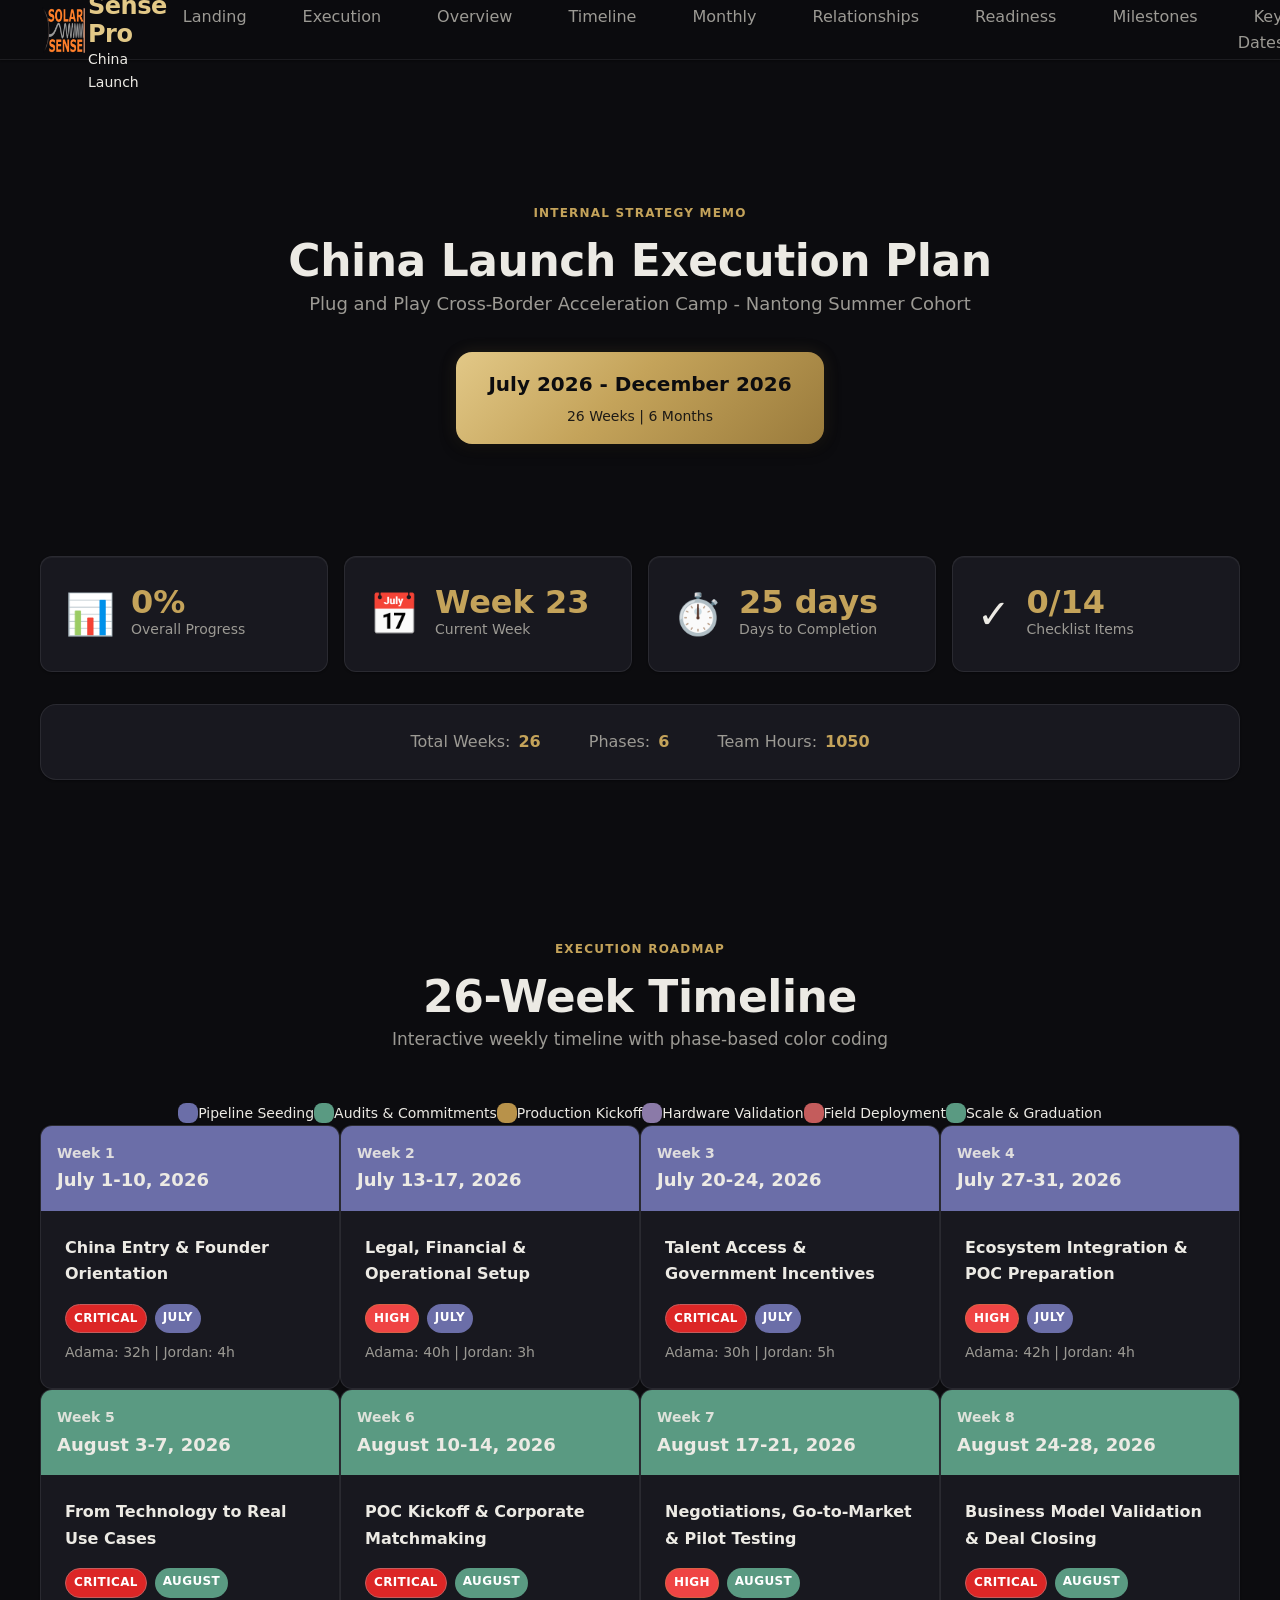
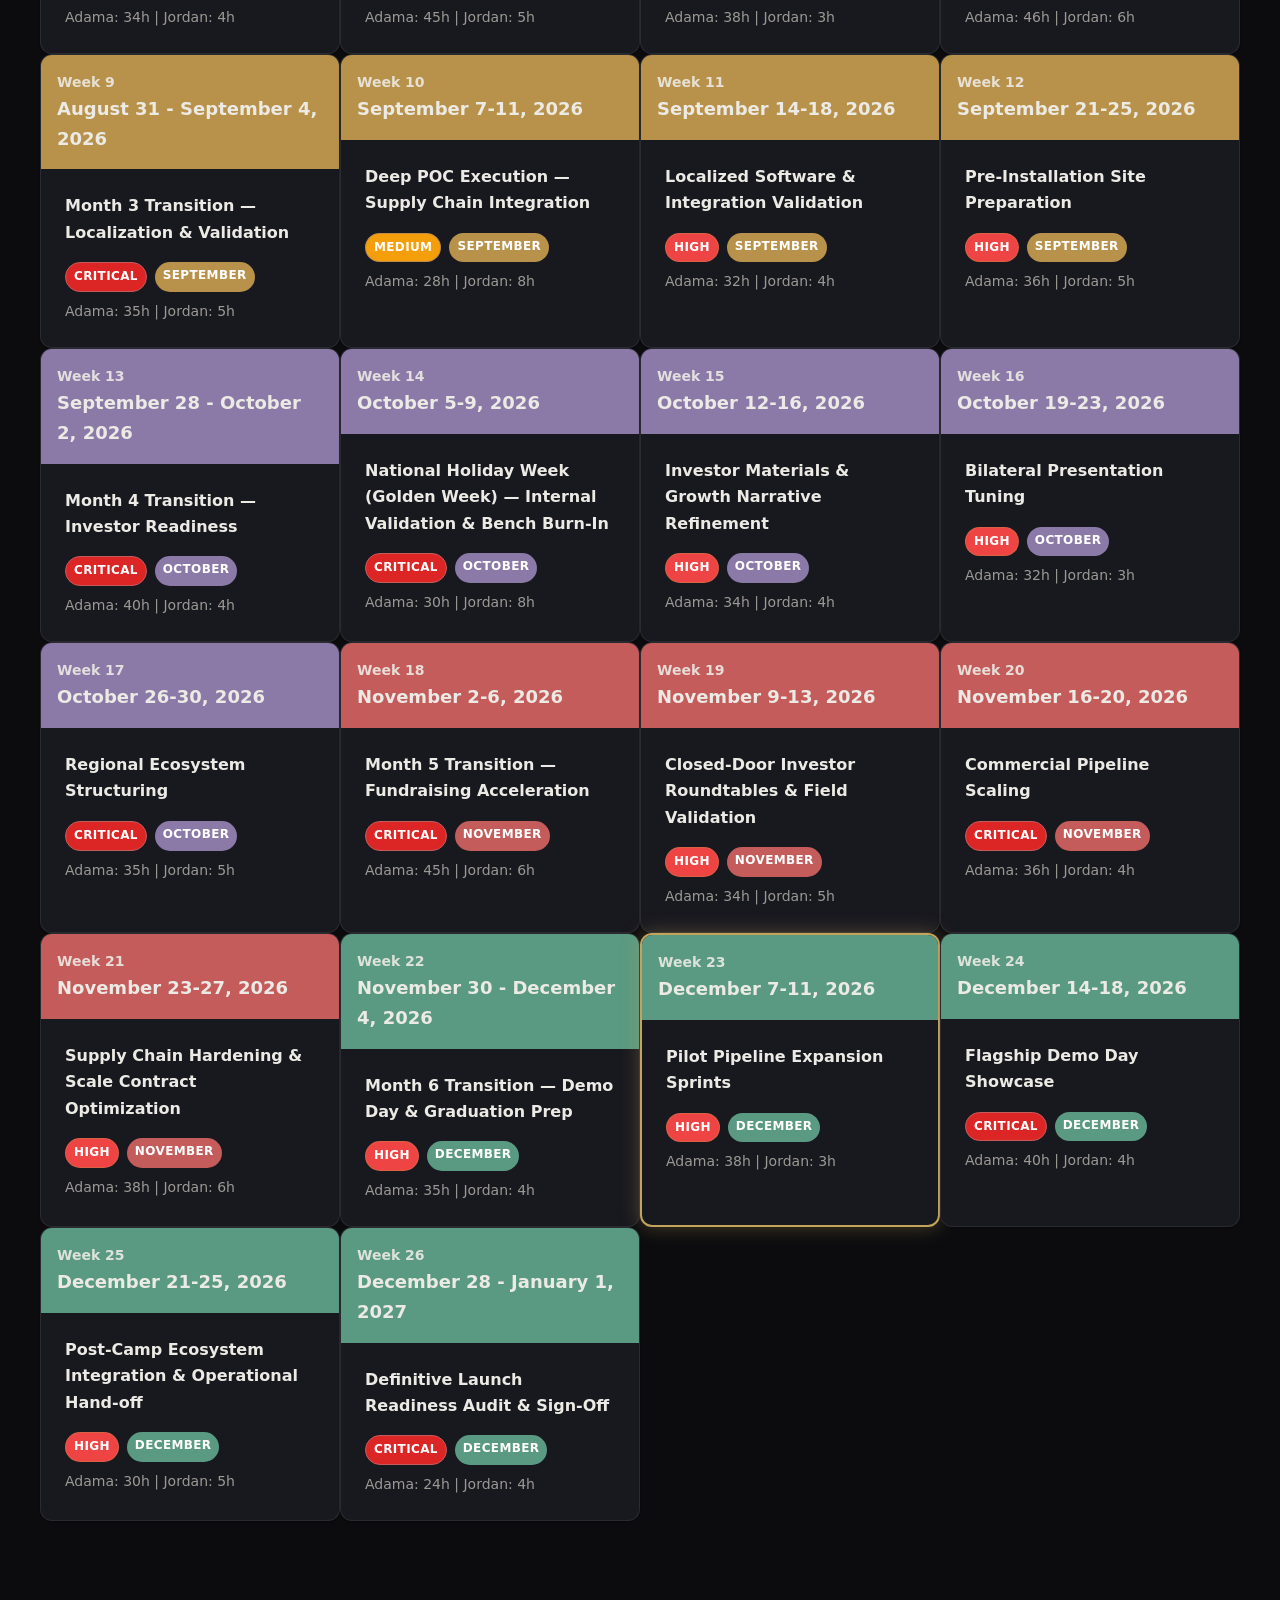
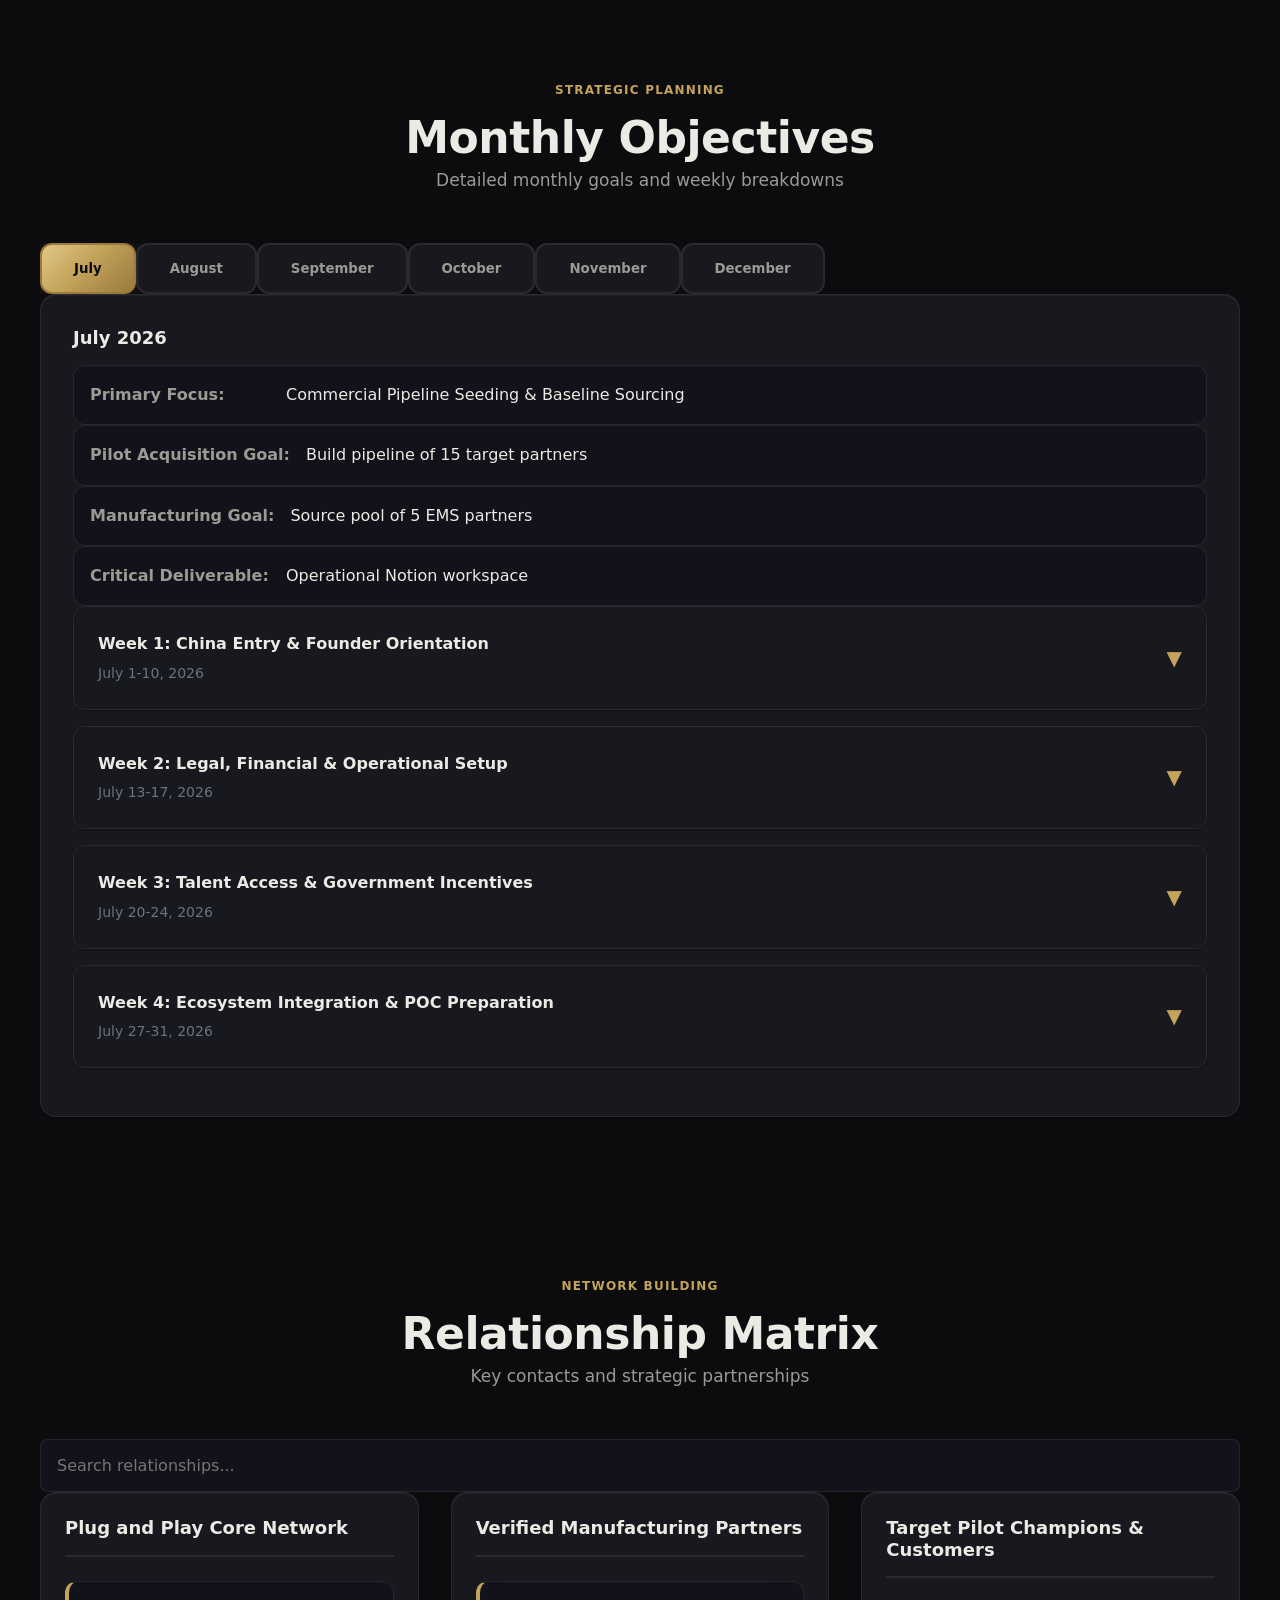
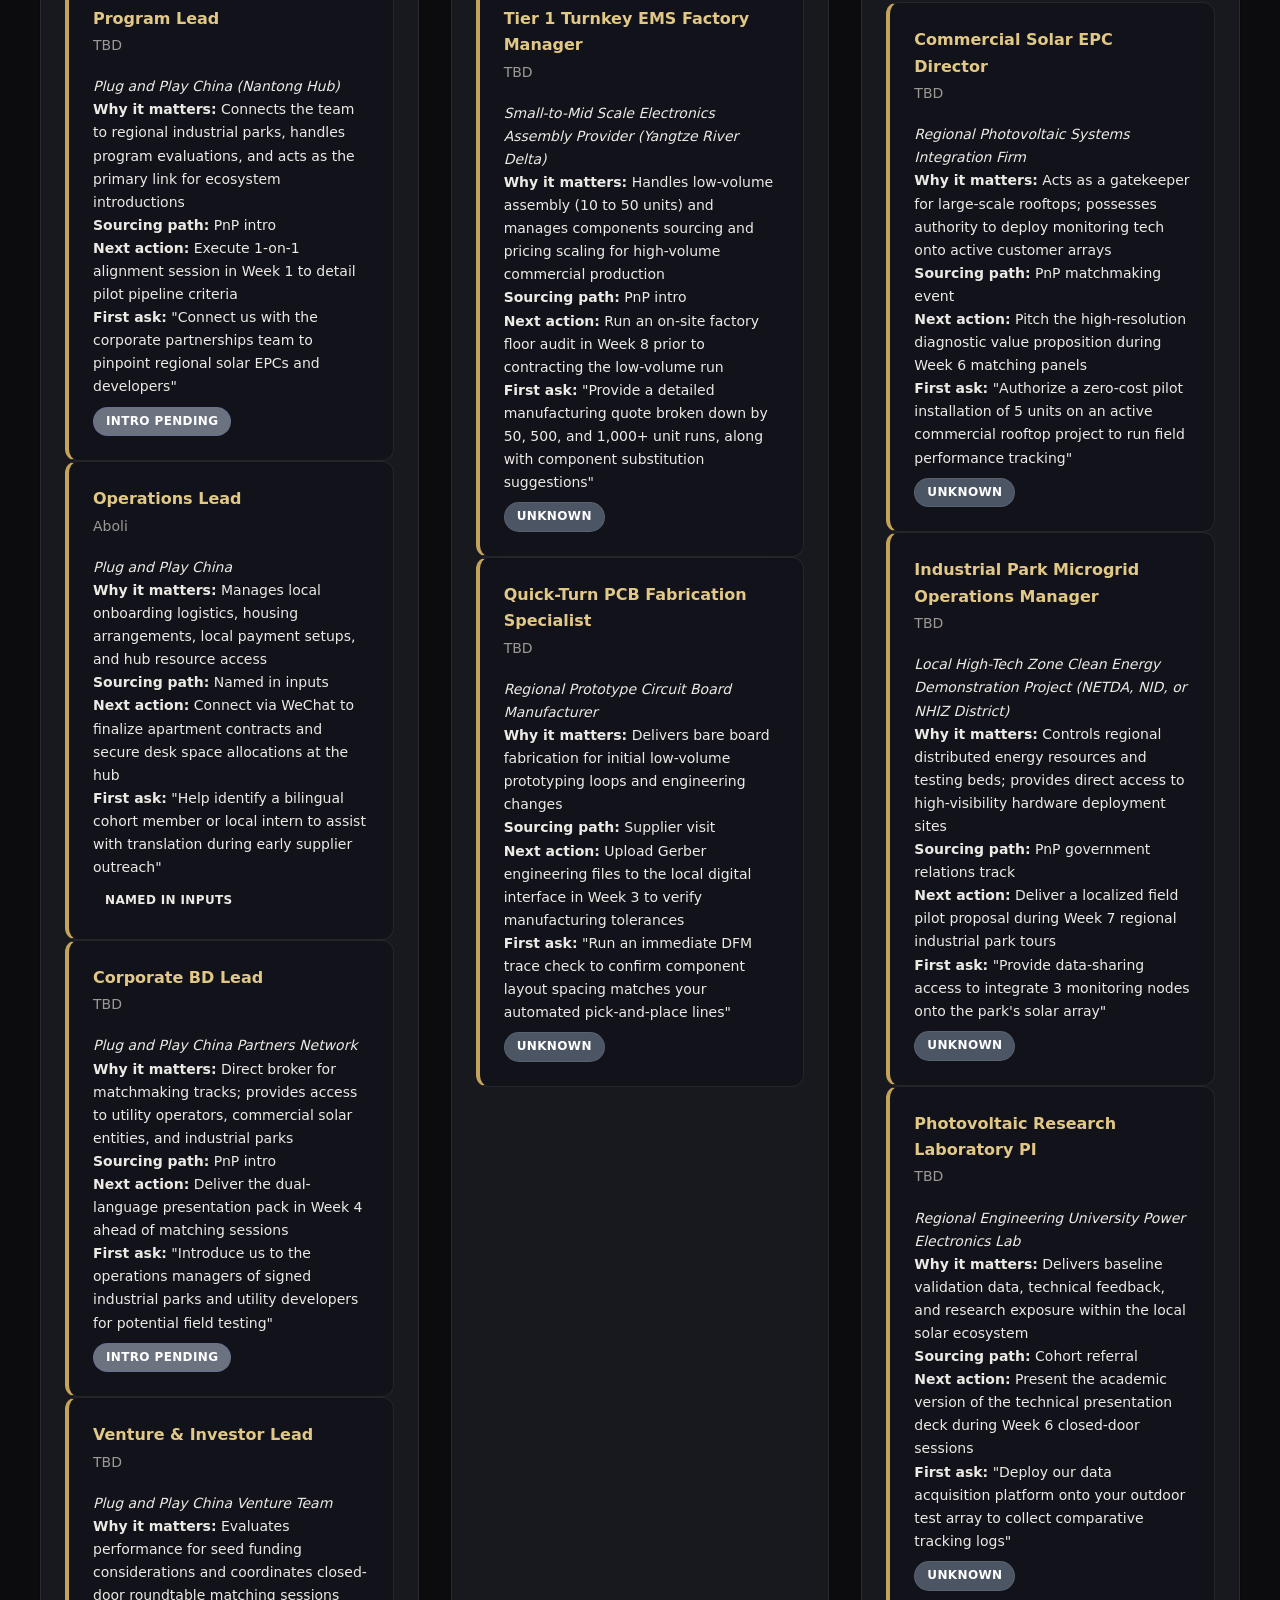
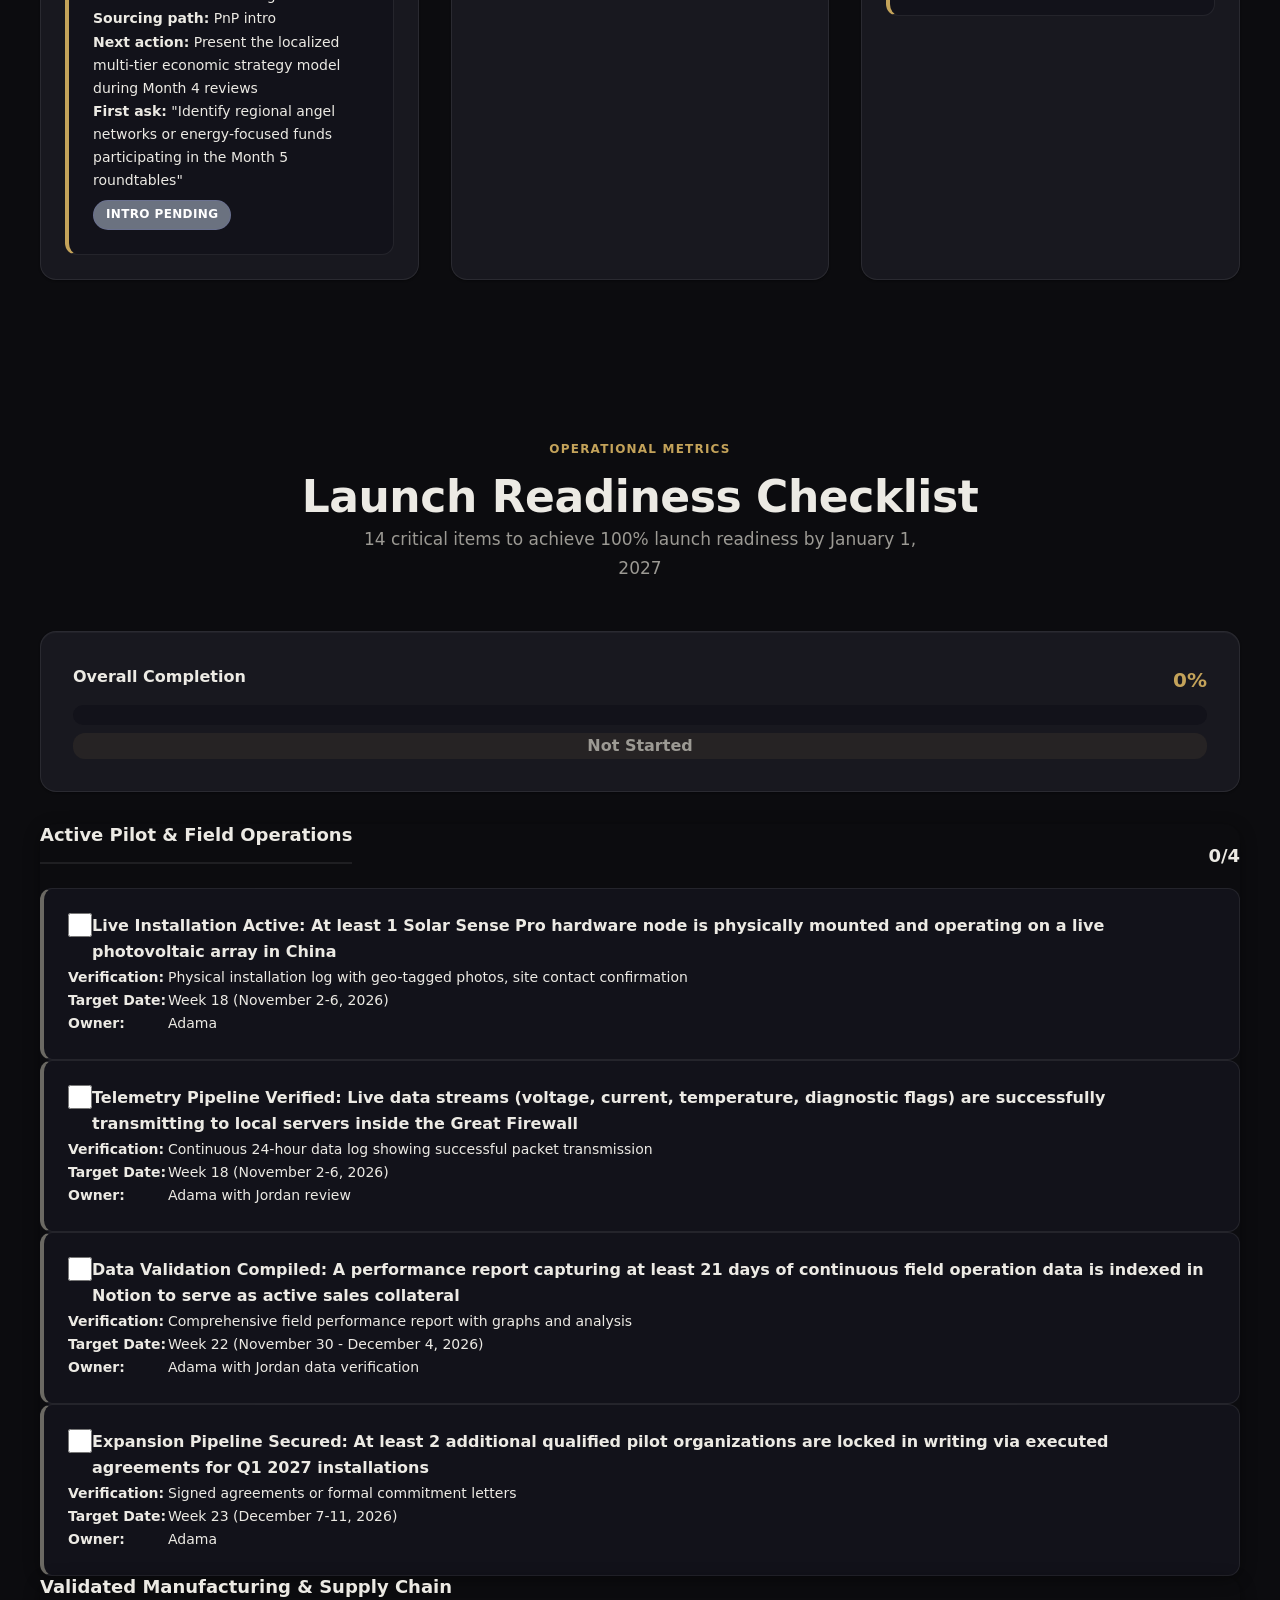
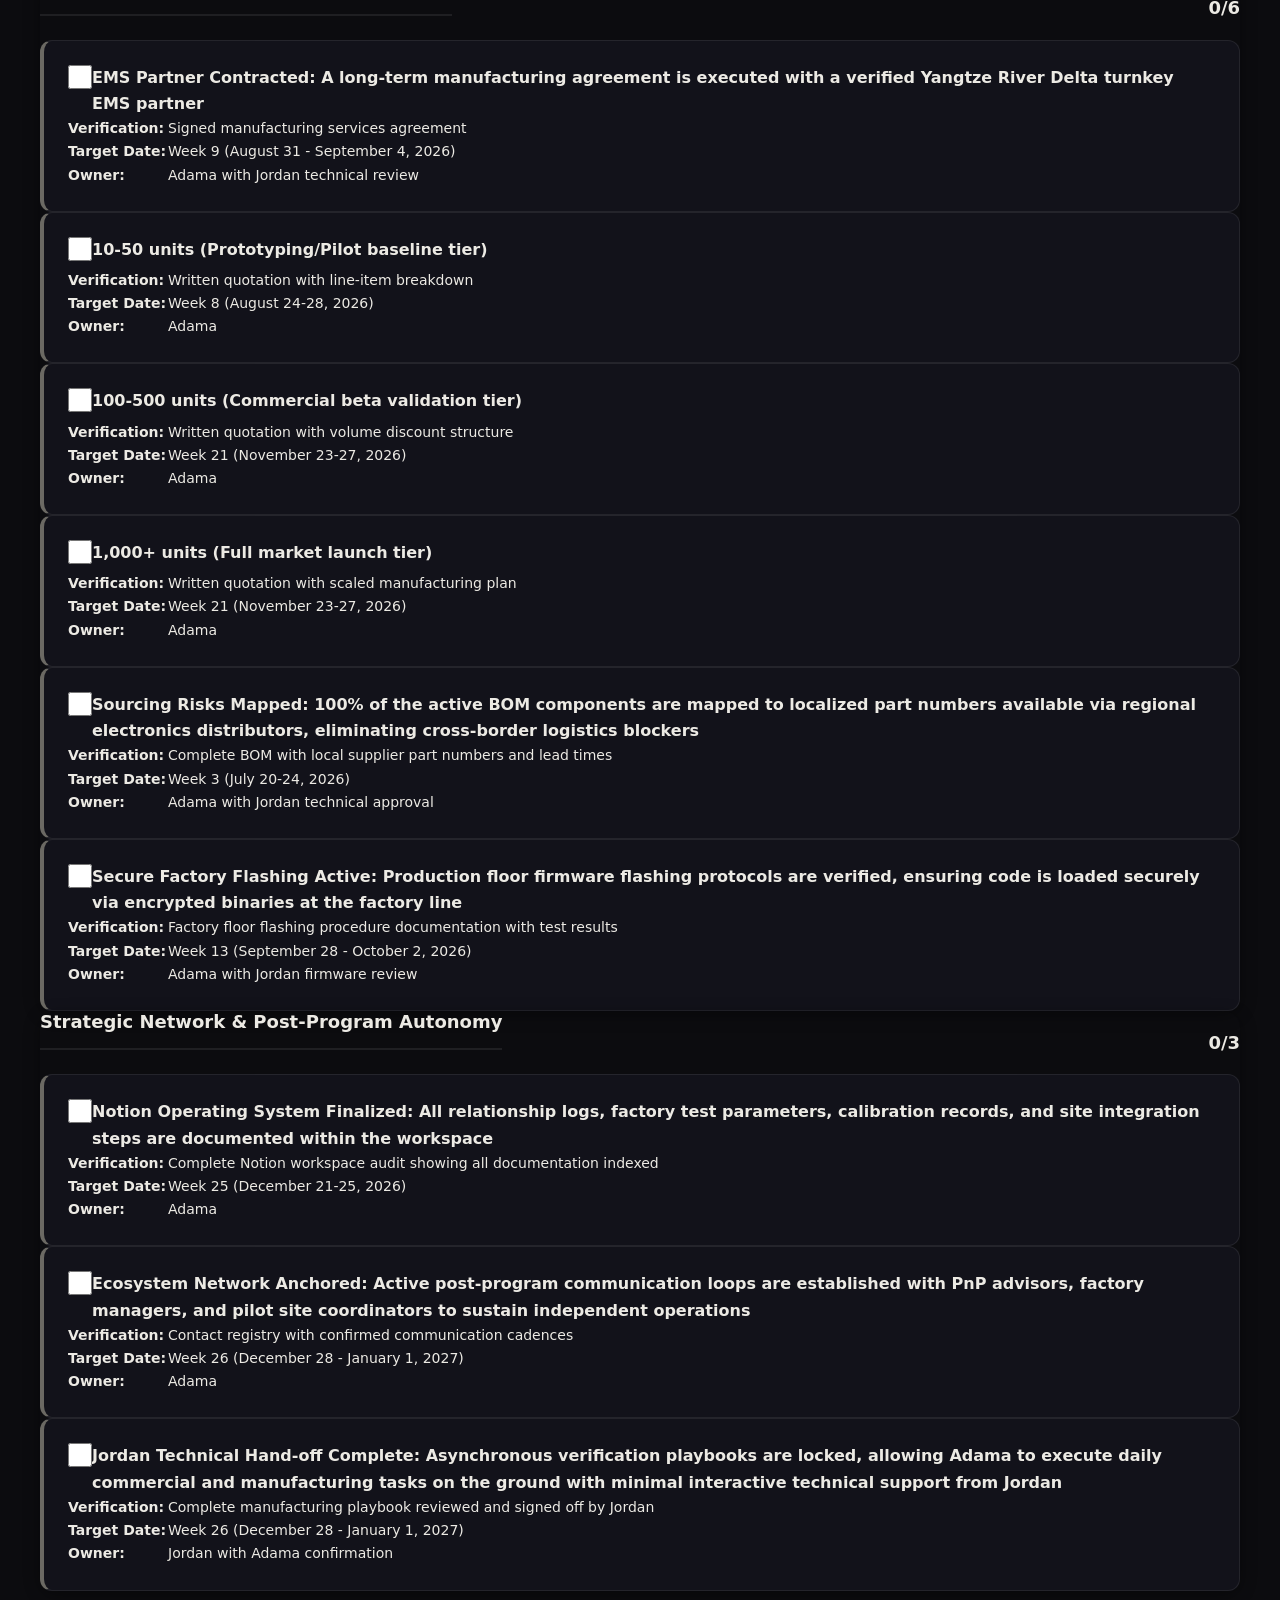
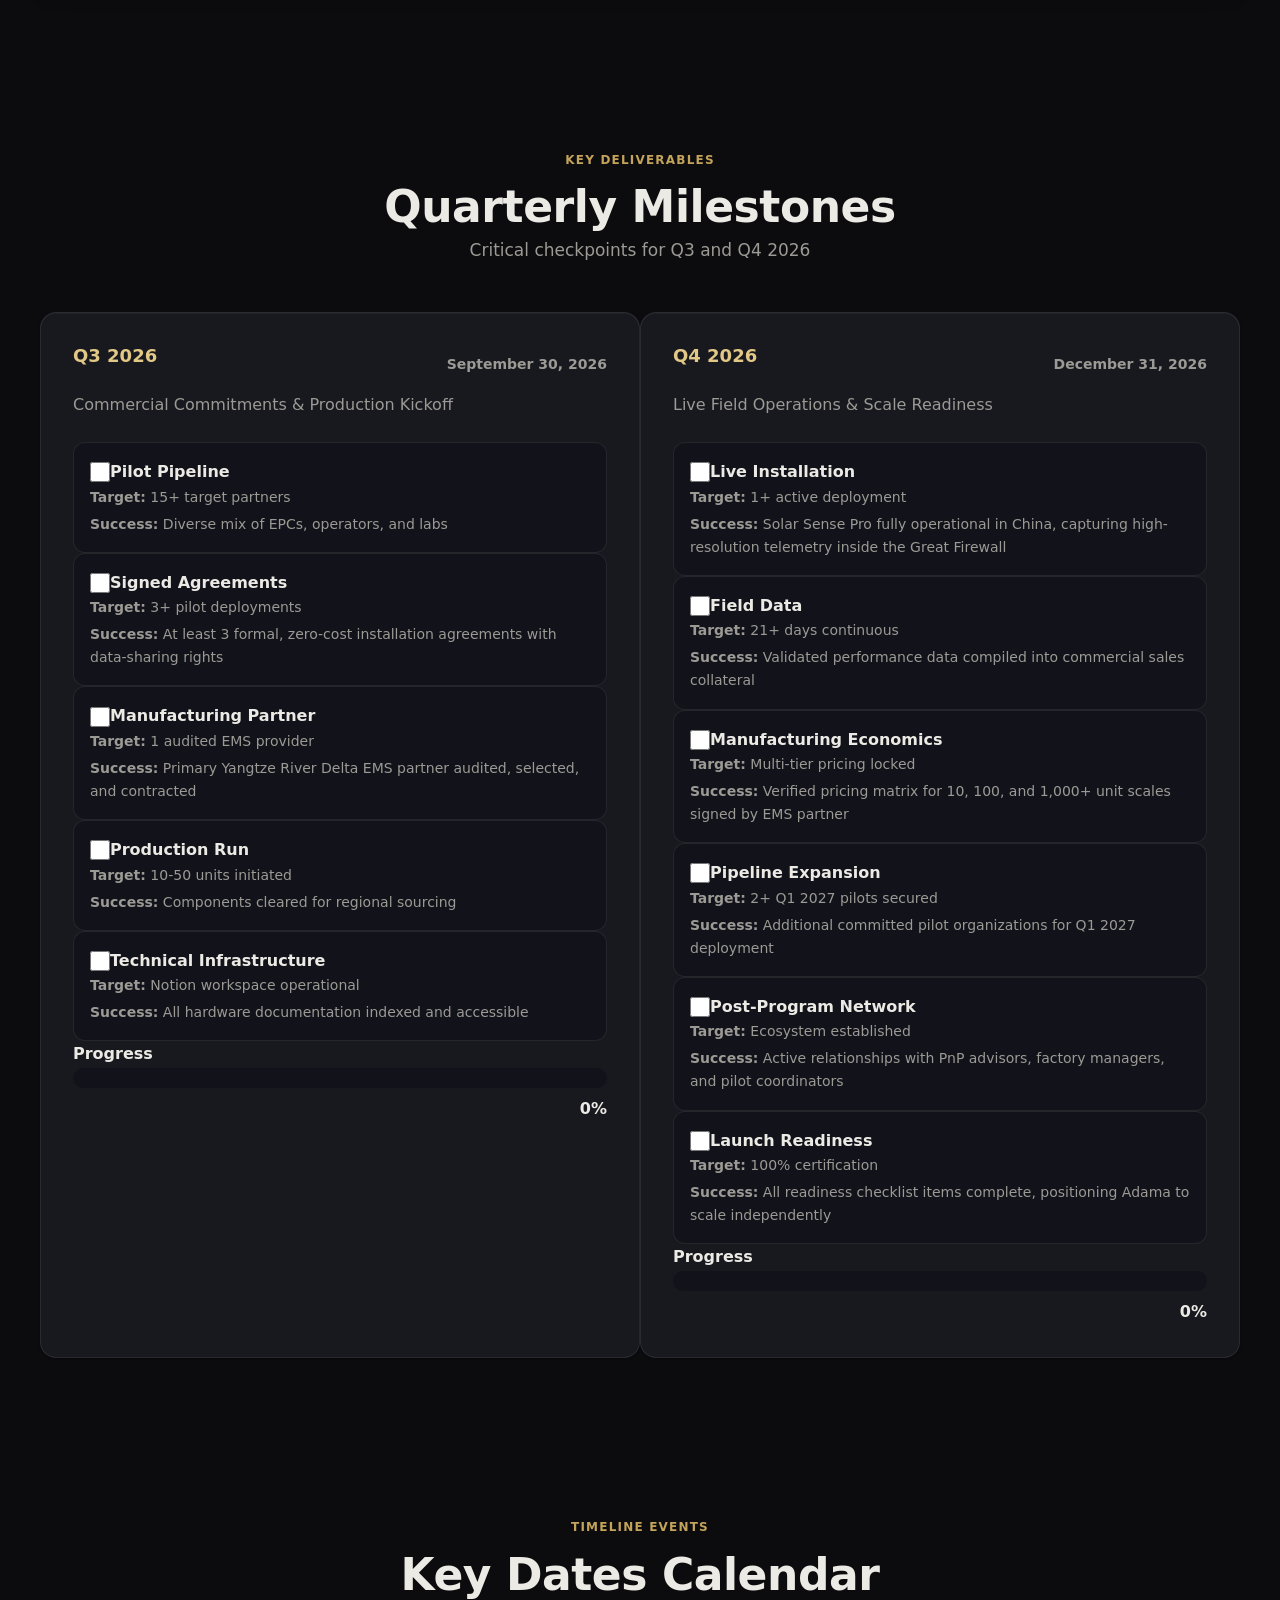
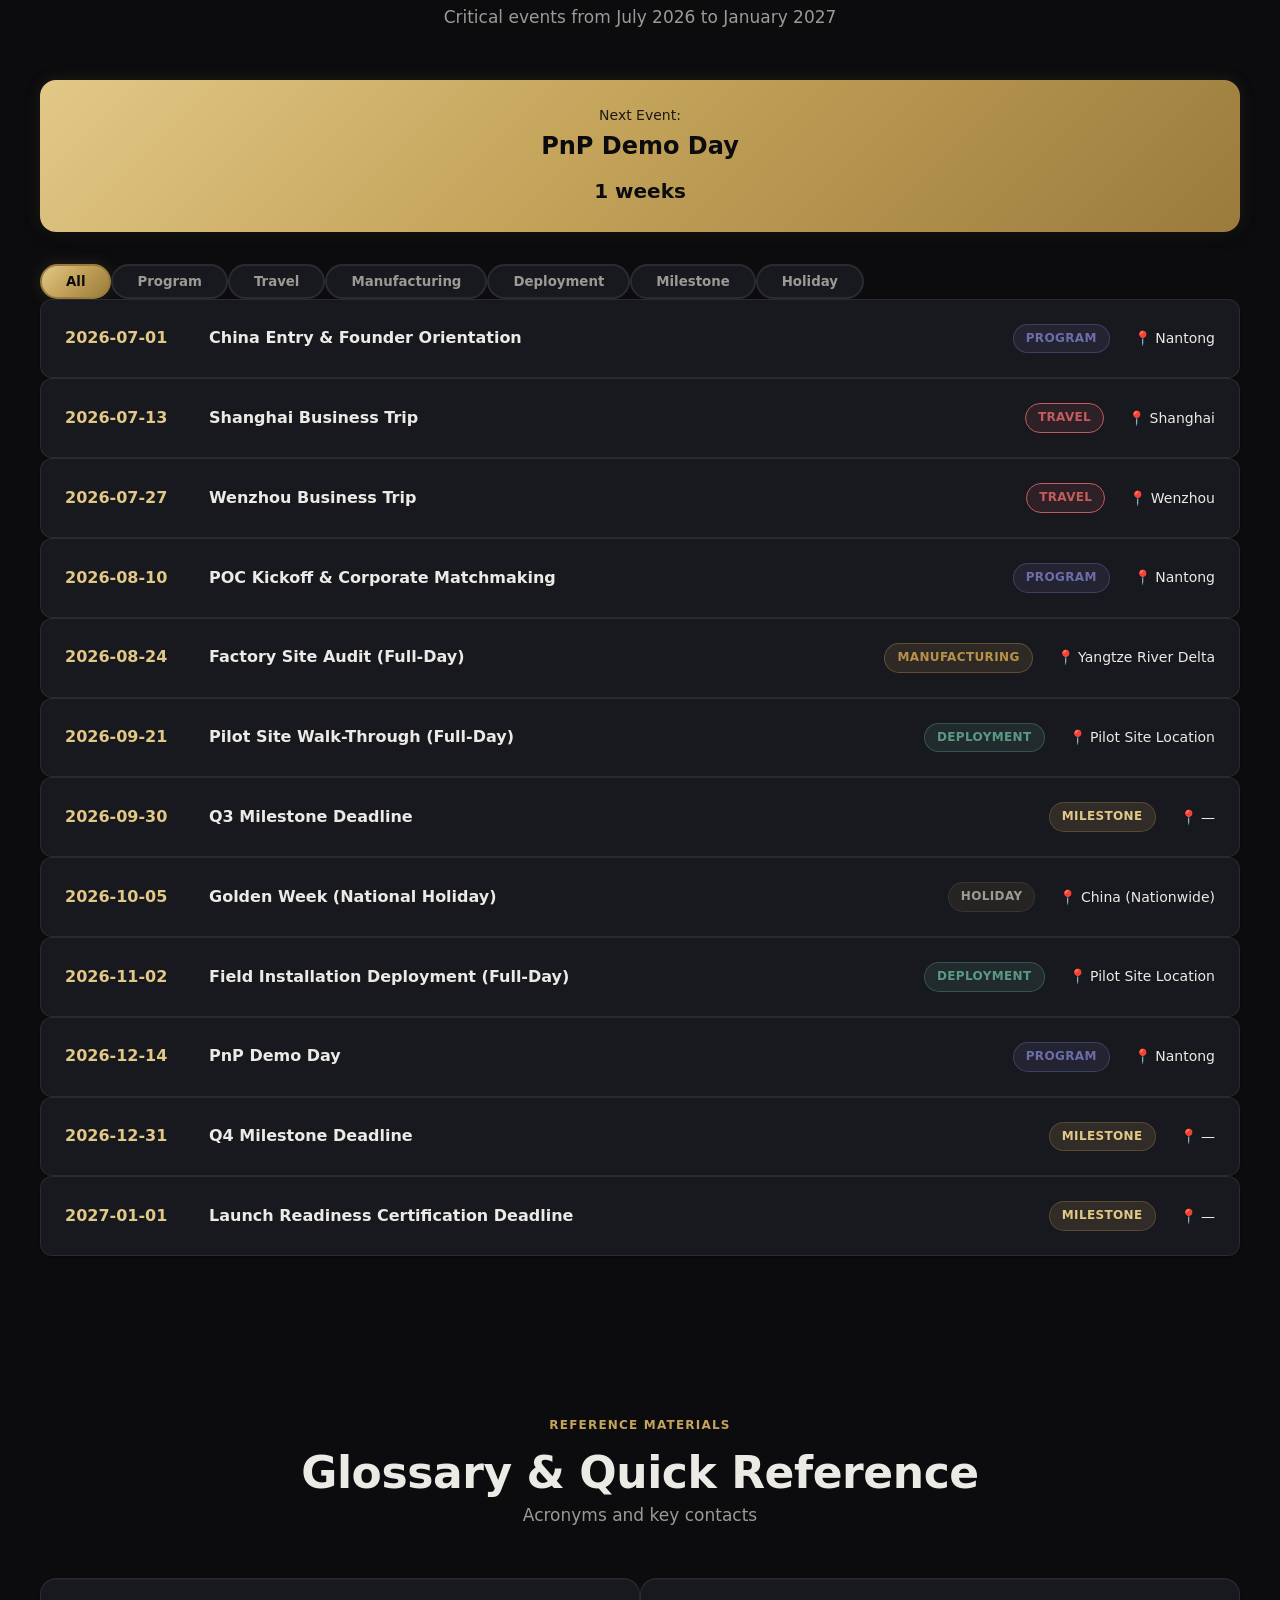
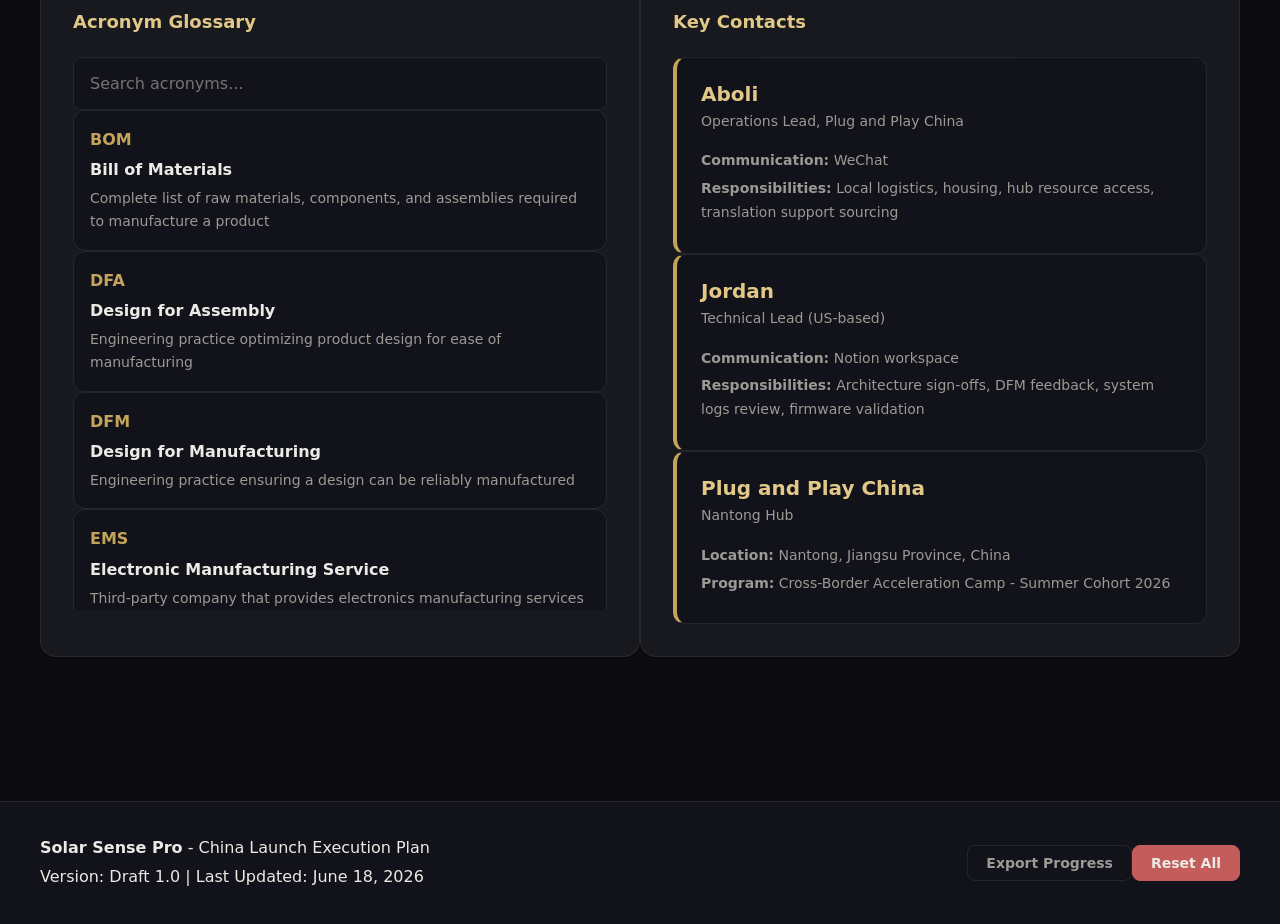
==== execution.html @ ed40b8b4 "Add inline editing features for tags and text - Create edit-handlers.js with tag cycling and text ed" ====
<!DOCTYPE html>
<html lang="en">
<head>
    <meta charset="UTF-8">
    <meta name="viewport" content="width=device-width, initial-scale=1.0">
    <meta name="description" content="Solar Sense Pro - China Launch Execution Dashboard - Track 6-month market entry progress">
    <title>Execution Dashboard - Solar Sense Pro</title>
    <link rel="stylesheet" href="styles.css">
</head>
<body>
    <!-- Header & Navigation -->
    <header class="header">
        <div class="container">
            <div class="header-content">
                <div class="logo">
                    <img src="assets/logo.png" alt="Solar Sense Pro" class="logo-image">
                    <div class="logo-text">
                        <h1 class="logo-title">Solar Sense Pro</h1>
                        <span class="logo-subtitle">China Launch</span>
                    </div>
                </div>
                <nav class="nav" aria-label="Main navigation">
                    <button class="nav-toggle" aria-label="Toggle navigation" aria-expanded="false">
                        <span></span>
                        <span></span>
                        <span></span>
                    </button>
                    <ul class="nav-menu">
                        <li><a href="index.html" class="nav-link">Landing</a></li>
                        <li><a href="execution.html" class="nav-link active">Execution</a></li>
                        <li><a href="#overview" class="nav-link">Overview</a></li>
                        <li><a href="#timeline" class="nav-link">Timeline</a></li>
                        <li><a href="#monthly" class="nav-link">Monthly</a></li>
                        <li><a href="#relationships" class="nav-link">Relationships</a></li>
                        <li><a href="#checklist" class="nav-link">Readiness</a></li>
                        <li><a href="#milestones" class="nav-link">Milestones</a></li>
                        <li><a href="#dates" class="nav-link">Key Dates</a></li>
                        <li><a href="#glossary" class="nav-link">Glossary</a></li>
                    </ul>
                </nav>
            </div>
        </div>
    </header>

    <main class="main">
        <!-- Dashboard Overview Section -->
        <section id="overview" class="section overview-section">
            <div class="container">
                <div class="hero">
                    <span class="section-eyebrow">Internal Strategy Memo</span>
                    <h2 class="section-title">China Launch Execution Plan</h2>
                    <p class="hero-subtitle">Plug and Play Cross-Border Acceleration Camp - Nantong Summer Cohort</p>
                    <div class="timeline-badge">
                        <span class="timeline-dates">July 2026 - December 2026</span>
                        <span class="timeline-duration">26 Weeks | 6 Months</span>
                    </div>
                </div>

                <div class="stats-grid">
                    <div class="stat-card">
                        <div class="stat-icon">📊</div>
                        <div class="stat-content">
                            <div class="stat-value" id="overall-progress">0%</div>
                            <div class="stat-label">Overall Progress</div>
                        </div>
                    </div>
                    <div class="stat-card">
                        <div class="stat-icon">📅</div>
                        <div class="stat-content">
                            <div class="stat-value" id="current-week">Week 1</div>
                            <div class="stat-label">Current Week</div>
                        </div>
                    </div>
                    <div class="stat-card">
                        <div class="stat-icon">⏱️</div>
                        <div class="stat-content">
                            <div class="stat-value" id="days-remaining">—</div>
                            <div class="stat-label">Days to Completion</div>
                        </div>
                    </div>
                    <div class="stat-card">
                        <div class="stat-icon">✓</div>
                        <div class="stat-content">
                            <div class="stat-value" id="checklist-progress">0/14</div>
                            <div class="stat-label">Checklist Items</div>
                        </div>
                    </div>
                </div>

                <div class="quick-stats">
                    <div class="quick-stat">
                        <span class="quick-stat-label">Total Weeks:</span>
                        <span class="quick-stat-value">26</span>
                    </div>
                    <div class="quick-stat">
                        <span class="quick-stat-label">Phases:</span>
                        <span class="quick-stat-value">6</span>
                    </div>
                    <div class="quick-stat">
                        <span class="quick-stat-label">Team Hours:</span>
                        <span class="quick-stat-value" id="total-hours">1,070</span>
                    </div>
                </div>
            </div>
        </section>

        <!-- Timeline Visualization Section -->
        <section id="timeline" class="section timeline-section">
            <div class="container">
                <span class="section-eyebrow">Execution Roadmap</span>
                <h2 class="section-title">26-Week Timeline</h2>
                <p class="section-description">Interactive weekly timeline with phase-based color coding</p>
                
                <div class="phase-legend">
                    <div class="legend-item"><span class="legend-color phase-july"></span>Pipeline Seeding</div>
                    <div class="legend-item"><span class="legend-color phase-august"></span>Audits & Commitments</div>
                    <div class="legend-item"><span class="legend-color phase-september"></span>Production Kickoff</div>
                    <div class="legend-item"><span class="legend-color phase-october"></span>Hardware Validation</div>
                    <div class="legend-item"><span class="legend-color phase-november"></span>Field Deployment</div>
                    <div class="legend-item"><span class="legend-color phase-december"></span>Scale & Graduation</div>
                </div>

                <div id="timeline-container" class="timeline-container">
                    <!-- Timeline weeks will be dynamically generated here -->
                </div>
            </div>
        </section>

        <!-- Monthly Objectives Section -->
        <section id="monthly" class="section monthly-section">
            <div class="container">
                <span class="section-eyebrow">Strategic Planning</span>
                <h2 class="section-title">Monthly Objectives</h2>
                <p class="section-description">Detailed monthly goals and weekly breakdowns</p>

                <div class="month-tabs">
                    <button class="month-tab active" data-month="July">July</button>
                    <button class="month-tab" data-month="August">August</button>
                    <button class="month-tab" data-month="September">September</button>
                    <button class="month-tab" data-month="October">October</button>
                    <button class="month-tab" data-month="November">November</button>
                    <button class="month-tab" data-month="December">December</button>
                </div>

                <div id="month-content" class="month-content">
                    <!-- Monthly content will be dynamically generated here -->
                </div>
            </div>
        </section>

        <!-- Relationship Matrix Section -->
        <section id="relationships" class="section relationships-section">
            <div class="container">
                <span class="section-eyebrow">Network Building</span>
                <h2 class="section-title">Relationship Matrix</h2>
                <p class="section-description">Key contacts and strategic partnerships</p>

                <div class="search-bar">
                    <input type="text" id="relationship-search" class="search-input" placeholder="Search relationships...">
                </div>

                <div class="relationships-grid">
                    <div class="relationship-category">
                        <h3 class="category-title">Plug and Play Core Network</h3>
                        <div id="pnp-core-list" class="relationship-list">
                            <!-- PnP Core relationships will be dynamically generated here -->
                        </div>
                    </div>

                    <div class="relationship-category">
                        <h3 class="category-title">Verified Manufacturing Partners</h3>
                        <div id="manufacturing-list" class="relationship-list">
                            <!-- Manufacturing relationships will be dynamically generated here -->
                        </div>
                    </div>

                    <div class="relationship-category">
                        <h3 class="category-title">Target Pilot Champions & Customers</h3>
                        <div id="pilot-champions-list" class="relationship-list">
                            <!-- Pilot champion relationships will be dynamically generated here -->
                        </div>
                    </div>
                </div>
            </div>
        </section>

        <!-- Launch Readiness Checklist Section -->
        <section id="checklist" class="section checklist-section">
            <div class="container">
                <span class="section-eyebrow">Operational Metrics</span>
                <h2 class="section-title">Launch Readiness Checklist</h2>
                <p class="section-description">14 critical items to achieve 100% launch readiness by January 1, 2027</p>

                <div class="overall-progress">
                    <div class="progress-header">
                        <span class="progress-label">Overall Completion</span>
                        <span class="progress-percentage" id="checklist-overall-percent">0%</span>
                    </div>
                    <div class="progress-bar">
                        <div class="progress-fill" id="checklist-overall-fill" style="width: 0%"></div>
                    </div>
                    <div class="progress-status" id="checklist-status">Not Started</div>
                </div>

                <div class="checklist-categories">
                    <div class="checklist-category">
                        <div class="category-header">
                            <h3 class="category-title">Active Pilot & Field Operations</h3>
                            <span class="category-count" id="pilot-count">0/4</span>
                        </div>
                        <div id="pilot-checklist" class="checklist-items">
                            <!-- Pilot checklist items will be dynamically generated here -->
                        </div>
                    </div>

                    <div class="checklist-category">
                        <div class="category-header">
                            <h3 class="category-title">Validated Manufacturing & Supply Chain</h3>
                            <span class="category-count" id="manufacturing-count">0/7</span>
                        </div>
                        <div id="manufacturing-checklist" class="checklist-items">
                            <!-- Manufacturing checklist items will be dynamically generated here -->
                        </div>
                    </div>

                    <div class="checklist-category">
                        <div class="category-header">
                            <h3 class="category-title">Strategic Network & Post-Program Autonomy</h3>
                            <span class="category-count" id="network-count">0/3</span>
                        </div>
                        <div id="network-checklist" class="checklist-items">
                            <!-- Network checklist items will be dynamically generated here -->
                        </div>
                    </div>
                </div>
            </div>
        </section>

        <!-- Quarterly Milestones Section -->
        <section id="milestones" class="section milestones-section">
            <div class="container">
                <span class="section-eyebrow">Key Deliverables</span>
                <h2 class="section-title">Quarterly Milestones</h2>
                <p class="section-description">Critical checkpoints for Q3 and Q4 2026</p>

                <div class="milestones-grid">
                    <div class="milestone-card">
                        <div class="milestone-header">
                            <h3 class="milestone-title">Q3 2026</h3>
                            <span class="milestone-date">September 30, 2026</span>
                        </div>
                        <p class="milestone-subtitle">Commercial Commitments & Production Kickoff</p>
                        <div id="q3-criteria" class="milestone-criteria">
                            <!-- Q3 criteria will be dynamically generated here -->
                        </div>
                        <div class="milestone-progress">
                            <span class="milestone-progress-label">Progress</span>
                            <div class="progress-bar">
                                <div class="progress-fill" id="q3-progress-fill" style="width: 0%"></div>
                            </div>
                            <span class="milestone-progress-percent" id="q3-progress-percent">0%</span>
                        </div>
                    </div>

                    <div class="milestone-card">
                        <div class="milestone-header">
                            <h3 class="milestone-title">Q4 2026</h3>
                            <span class="milestone-date">December 31, 2026</span>
                        </div>
                        <p class="milestone-subtitle">Live Field Operations & Scale Readiness</p>
                        <div id="q4-criteria" class="milestone-criteria">
                            <!-- Q4 criteria will be dynamically generated here -->
                        </div>
                        <div class="milestone-progress">
                            <span class="milestone-progress-label">Progress</span>
                            <div class="progress-bar">
                                <div class="progress-fill" id="q4-progress-fill" style="width: 0%"></div>
                            </div>
                            <span class="milestone-progress-percent" id="q4-progress-percent">0%</span>
                        </div>
                    </div>
                </div>
            </div>
        </section>

        <!-- Key Dates Calendar Section -->
        <section id="dates" class="section dates-section">
            <div class="container">
                <span class="section-eyebrow">Timeline Events</span>
                <h2 class="section-title">Key Dates Calendar</h2>
                <p class="section-description">Critical events from July 2026 to January 2027</p>

                <div class="countdown-banner" id="next-event-banner">
                    <span class="countdown-label">Next Event:</span>
                    <span class="countdown-event" id="next-event-name">—</span>
                    <span class="countdown-time" id="next-event-countdown">—</span>
                </div>

                <div class="dates-filters">
                    <button class="filter-btn active" data-filter="all">All</button>
                    <button class="filter-btn" data-filter="Program">Program</button>
                    <button class="filter-btn" data-filter="Travel">Travel</button>
                    <button class="filter-btn" data-filter="Manufacturing">Manufacturing</button>
                    <button class="filter-btn" data-filter="Deployment">Deployment</button>
                    <button class="filter-btn" data-filter="Milestone">Milestone</button>
                    <button class="filter-btn" data-filter="Holiday">Holiday</button>
                </div>

                <div id="dates-list" class="dates-list">
                    <!-- Key dates will be dynamically generated here -->
                </div>
            </div>
        </section>

        <!-- Glossary & Quick Reference Section -->
        <section id="glossary" class="section glossary-section">
            <div class="container">
                <span class="section-eyebrow">Reference Materials</span>
                <h2 class="section-title">Glossary & Quick Reference</h2>
                <p class="section-description">Acronyms and key contacts</p>

                <div class="glossary-grid">
                    <div class="glossary-panel">
                        <h3 class="panel-title">Acronym Glossary</h3>
                        <div class="search-bar">
                            <input type="text" id="glossary-search" class="search-input" placeholder="Search acronyms...">
                        </div>
                        <div id="glossary-list" class="glossary-list">
                            <!-- Glossary items will be dynamically generated here -->
                        </div>
                    </div>

                    <div class="glossary-panel">
                        <h3 class="panel-title">Key Contacts</h3>
                        <div class="contact-cards">
                            <div class="contact-card">
                                <h4 class="contact-name">Aboli</h4>
                                <p class="contact-role">Operations Lead, Plug and Play China</p>
                                <p class="contact-detail"><strong>Communication:</strong> WeChat</p>
                                <p class="contact-detail"><strong>Responsibilities:</strong> Local logistics, housing, hub resource access, translation support sourcing</p>
                            </div>

                            <div class="contact-card">
                                <h4 class="contact-name">Jordan</h4>
                                <p class="contact-role">Technical Lead (US-based)</p>
                                <p class="contact-detail"><strong>Communication:</strong> Notion workspace</p>
                                <p class="contact-detail"><strong>Responsibilities:</strong> Architecture sign-offs, DFM feedback, system logs review, firmware validation</p>
                            </div>

                            <div class="contact-card">
                                <h4 class="contact-name">Plug and Play China</h4>
                                <p class="contact-role">Nantong Hub</p>
                                <p class="contact-detail"><strong>Location:</strong> Nantong, Jiangsu Province, China</p>
                                <p class="contact-detail"><strong>Program:</strong> Cross-Border Acceleration Camp - Summer Cohort 2026</p>
                            </div>
                        </div>
                    </div>
                </div>
            </div>
        </section>
    </main>

    <!-- Footer -->
    <footer class="footer">
        <div class="container">
            <div class="footer-content">
                <div class="footer-info">
                    <p><strong>Solar Sense Pro</strong> - China Launch Execution Plan</p>
                    <p>Version: Draft 1.0 | Last Updated: June 18, 2026</p>
                </div>
                <div class="footer-actions">
                    <button id="export-btn" class="btn btn-secondary">Export Progress</button>
                    <button id="reset-btn" class="btn btn-danger">Reset All</button>
                </div>
            </div>
        </div>
    </footer>

    <!-- Modal for Week Details -->
    <div id="week-modal" class="modal" role="dialog" aria-labelledby="modal-title" aria-hidden="true">
        <div class="modal-overlay"></div>
        <div class="modal-content">
            <div class="modal-header">
                <h3 id="modal-title" class="modal-title"></h3>
                <button class="modal-close" aria-label="Close modal">&times;</button>
            </div>
            <div id="modal-body" class="modal-body">
                <!-- Week details will be dynamically populated here -->
            </div>
        </div>
    </div>

    <!-- Scripts -->
    <script src="data.js"></script>
    <script src="edit-handlers.js"></script>
    <script src="app.js"></script>
</body>
</html>
---- styles.css ----
/* ====================================
   CSS Reset & Base Styles
   ==================================== */

* {
    margin: 0;
    padding: 0;
    box-sizing: border-box;
}

/* ====================================
   CSS Custom Properties (Design System)
   Midnight Champagne Theme
   ==================================== */

@import url('https://fonts.googleapis.com/css2?family=Outfit:wght@400;500;600;700&family=DM+Sans:wght@400;500;600;700&display=swap');

:root {
    /* Gold Palette - Primary Brand Colors */
    --gold: #c4a35a;
    --gold-light: #e2c887;
    --gold-dark: #9a7b3c;
    --gold-glow: rgba(196, 163, 90, 0.35);
    
    /* Surface Colors - Dark Theme Layers */
    --ink: #0c0c0f;
    --ink-raised: #12121a;
    --surface: #18181f;
    --surface-hover: #1f1f28;
    
    /* Text Hierarchy */
    --text: #eceae4;
    --text-muted: #9c9a94;
    --text-dim: #6b6963;
    
    /* Borders */
    --border: rgba(255, 255, 255, 0.08);
    --border-gold: rgba(196, 163, 90, 0.25);
    
    /* Status Colors - Workflow States */
    --status-plan: #6b6ea8;
    --status-plan-bg: rgba(107, 110, 168, 0.14);
    --status-plan-border: rgba(107, 110, 168, 0.38);
    
    --status-exec: #b8924a;
    --status-exec-bg: rgba(184, 146, 74, 0.14);
    --status-exec-border: rgba(184, 146, 74, 0.38);
    
    --status-resource: #5a9a82;
    --status-resource-bg: rgba(90, 154, 130, 0.14);
    --status-resource-border: rgba(90, 154, 130, 0.38);
    
    /* Critical/Error States */
    --critical: #c45c5c;
    --critical-bg: rgba(196, 92, 92, 0.12);
    
    /* Tint Layers */
    --primary-50: rgba(196, 163, 90, 0.08);
    --primary-100: rgba(196, 163, 90, 0.15);
    --primary-200: rgba(196, 163, 90, 0.28);
    
    /* Phase Colors - Updated for dark theme */
    --phase-july: #6b6ea8;
    --phase-august: #5a9a82;
    --phase-september: #b8924a;
    --phase-october: #8b7aa8;
    --phase-november: #c45c5c;
    --phase-december: #5a9a82;
    
    /* Spacing Scale */
    --space-xs: 0.25rem;
    --space-sm: 0.5rem;
    --space-md: 1rem;
    --space-lg: 1.5rem;
    --space-xl: 2rem;
    --space-2xl: 3rem;
    --space-3xl: 4rem;
    --section-padding: clamp(3rem, 7vw, 5rem);
    
    /* Typography */
    --font-display: 'Outfit', ui-sans-serif, system-ui, sans-serif;
    --font-body: 'DM Sans', ui-sans-serif, system-ui, sans-serif;
    --font-mono: ui-monospace, 'Cascadia Code', 'Segoe UI Mono', monospace;
    --font-size-xs: 0.75rem;
    --font-size-sm: 0.875rem;
    --font-size-base: 1rem;
    --font-size-lg: 1.125rem;
    --font-size-xl: 1.25rem;
    --font-size-2xl: 1.5rem;
    --font-size-3xl: 2rem;
    --font-size-4xl: 2.5rem;
    
    /* Border Radius */
    --radius-sm: 8px;
    --radius-md: 12px;
    --radius-lg: 16px;
    --radius-xl: 24px;
    --radius-full: 9999px;
    
    /* Shadows */
    --shadow-sm: 0 1px 2px rgba(0, 0, 0, 0.35);
    --shadow-md: 0 4px 16px rgba(0, 0, 0, 0.4);
    --shadow-lg: 0 12px 40px rgba(0, 0, 0, 0.5);
    --shadow-gold: 0 0 24px var(--gold-glow);
    --shadow-inset: inset 0 1px 0 rgba(255, 255, 255, 0.04);
    
    /* Motion & Easing */
    --duration-fast: 0.2s;
    --duration-normal: 0.35s;
    --duration-slow: 0.55s;
    --ease: cubic-bezier(0.25, 0.46, 0.45, 0.94);
    
    /* Layout */
    --max-width: 1200px;
    --header-height: 60px;
    --nav-h: 60px;
}

/* Reduced Motion Support */
@media (prefers-reduced-motion: reduce) {
    :root {
        --duration-fast: 0.01ms;
        --duration-normal: 0.01ms;
        --duration-slow: 0.01ms;
    }
    
    *,
    *::before,
    *::after {
        animation-duration: 0.01ms !important;
        animation-iteration-count: 1 !important;
        transition-duration: 0.01ms !important;
    }
}

/* ====================================
   Base Typography & Body
   ==================================== */

body {
    font-family: var(--font-body);
    font-size: var(--font-size-base);
    line-height: 1.65;
    color: var(--text);
    background-color: var(--ink);
    overflow-x: hidden;
}

h1, h2, h3, h4, h5, h6 {
    font-family: var(--font-display);
    font-weight: 700;
    line-height: 1.2;
    margin-bottom: var(--space-md);
    color: var(--text);
}

h1 { 
    font-size: clamp(1.5rem, 4vw, 2.25rem); 
    line-height: 1.15;
    letter-spacing: -0.02em;
}
h2 { 
    font-size: clamp(1.75rem, 4vw, 2.5rem); 
}
h3 { font-size: 1.125rem; }
h4 { font-size: var(--font-size-xl); }
h5 { font-size: var(--font-size-lg); }
h6 { font-size: var(--font-size-base); }

p {
    margin-bottom: var(--space-md);
    line-height: 1.7;
}

a {
    color: var(--gold);
    text-decoration: none;
    transition: color var(--duration-fast) var(--ease);
}

a:hover {
    color: var(--gold-light);
}

/* ====================================
   Layout Components
   ==================================== */

.container {
    max-width: var(--max-width);
    margin: 0 auto;
    padding: 0 var(--space-3);
}

.section {
    padding: var(--section-padding) 0;
}

.section-eyebrow {
    display: inline-block;
    font-family: var(--font-display);
    font-size: var(--font-size-xs);
    font-weight: 600;
    letter-spacing: 0.1em;
    text-transform: uppercase;
    color: var(--gold);
    margin: 0 auto var(--space-sm);
    text-align: center;
    display: block;
}

.section-title {
    text-align: center;
    color: var(--text);
    margin-bottom: var(--space-md);
}

.section-description {
    text-align: center;
    color: var(--text-muted);
    font-size: 1.0625rem;
    line-height: 1.7;
    max-width: 600px;
    margin: 0 auto var(--space-2xl);
}

/* ====================================
   Header & Navigation
   ==================================== */

.header {
    position: sticky;
    top: 0;
    z-index: 200;
    height: var(--nav-h);
    background: rgba(12, 12, 15, 0.82);
    backdrop-filter: blur(16px);
    border-bottom: 1px solid var(--border);
    box-shadow: var(--shadow-sm);
}

.header-content {
    display: flex;
    justify-content: space-between;
    align-items: center;
    height: var(--nav-h);
}

.logo h1 {
    font-family: var(--font-display);
    font-size: var(--font-size-2xl);
    color: var(--gold-light);
    margin: 0;
}

.logo .subtitle {
    font-size: var(--font-size-sm);
    color: var(--text-muted);
    display: block;
    margin-top: -4px;
}

.nav-toggle {
    display: none;
    flex-direction: column;
    gap: 4px;
    background: none;
    border: none;
    cursor: pointer;
    padding: var(--space-sm);
}

.nav-toggle span {
    display: block;
    width: 24px;
    height: 3px;
    background: var(--gold);
    border-radius: var(--radius-sm);
    transition: all var(--duration-fast) var(--ease);
}

.nav-menu {
    display: flex;
    list-style: none;
    gap: var(--space-lg);
}

.nav-link {
    font-family: var(--font-display);
    color: var(--text-muted);
    font-weight: 500;
    padding: var(--space-sm) var(--space-md);
    border-radius: var(--radius-sm);
    transition: all var(--duration-fast) var(--ease);
}

.nav-link:hover {
    color: var(--gold-light);
    background: var(--primary-50);
}

/* ====================================
   Overview Section
   ==================================== */

.hero {
    text-align: center;
    margin-bottom: var(--space-2xl);
    position: relative;
    padding: var(--space-3xl) 0;
}

.hero-subtitle {
    color: var(--text-muted);
    font-size: var(--font-size-lg);
    margin-bottom: var(--space-xl);
}

.timeline-badge {
    display: inline-flex;
    flex-direction: column;
    gap: var(--space-xs);
    background: linear-gradient(135deg, var(--gold-light) 0%, var(--gold) 45%, var(--gold-dark) 100%);
    color: var(--ink);
    padding: var(--space-md) var(--space-xl);
    border-radius: var(--radius-lg);
    box-shadow: var(--shadow-md), 0 0 16px var(--primary-100);
}

.timeline-dates {
    font-family: var(--font-display);
    font-size: var(--font-size-xl);
    font-weight: 700;
}

.timeline-duration {
    font-size: var(--font-size-sm);
    opacity: 0.9;
}

.stats-grid {
    display: grid;
    grid-template-columns: repeat(auto-fit, minmax(200px, 1fr));
    gap: var(--space-md);
    margin-bottom: var(--space-xl);
}

.stat-card {
    background: var(--surface);
    padding: var(--space-lg);
    border-radius: var(--radius-md);
    border: 1px solid var(--border);
    box-shadow: var(--shadow-sm), var(--shadow-inset);
    display: flex;
    align-items: center;
    gap: var(--space-md);
    transition: border-color var(--duration-normal) var(--ease),
        box-shadow var(--duration-normal) var(--ease);
}

.stat-card:hover {
    border-color: var(--border-gold);
    box-shadow: var(--shadow-md), 0 0 20px var(--primary-50);
}

.stat-icon {
    font-size: var(--font-size-4xl);
}

.stat-value {
    font-family: var(--font-display);
    font-size: var(--font-size-3xl);
    font-weight: 700;
    color: var(--gold);
    line-height: 1;
}

.stat-label {
    font-size: var(--font-size-sm);
    color: var(--text-muted);
}

.quick-stats {
    display: flex;
    justify-content: center;
    gap: var(--space-2xl);
    flex-wrap: wrap;
    padding: var(--space-lg);
    background: var(--surface);
    border-radius: var(--radius-lg);
    border: 1px solid var(--border);
    box-shadow: var(--shadow-sm);
}

.quick-stat {
    display: flex;
    gap: var(--space-sm);
}

.quick-stat-label {
    color: var(--text-muted);
    font-weight: 500;
}

.quick-stat-value {
    color: var(--gold);
    font-weight: 700;
}

/* ====================================
   Timeline Section
   ==================================== */

.phase-legend {
    display: flex;
    justify-content: center;
    flex-wrap: wrap;
    gap: var(--space-3);
    margin-bottom: var(--space-5);
}

.legend-item {
    display: flex;
    align-items: center;
    gap: var(--space-2);
    font-size: var(--font-size-sm);
}

.legend-color {
    width: 20px;
    height: 20px;
    border-radius: var(--radius-sm);
}

.phase-july { background: var(--phase-july); }
.phase-august { background: var(--phase-august); }
.phase-september { background: var(--phase-september); }
.phase-october { background: var(--phase-october); }
.phase-november { background: var(--phase-november); }
.phase-december { background: var(--phase-december); }

.timeline-container {
    display: grid;
    grid-template-columns: repeat(auto-fill, minmax(280px, 1fr));
    gap: var(--space-4);
}

.week-card {
    background: var(--surface);
    border: 1px solid var(--border);
    border-radius: var(--radius-md);
    box-shadow: var(--shadow-sm), var(--shadow-inset);
    overflow: hidden;
    transition: border-color var(--duration-normal) var(--ease),
        transform var(--duration-normal) var(--ease),
        box-shadow var(--duration-normal) var(--ease);
    cursor: pointer;
}

.week-card:hover {
    transform: translateY(-4px);
    border-color: var(--border-gold);
    box-shadow: var(--shadow-md), 0 0 20px var(--primary-50);
}

.week-card.current-week {
    border: 2px solid var(--gold);
    box-shadow: 0 0 20px var(--gold-glow);
}

.week-header {
    padding: var(--space-md);
    color: var(--text);
    font-family: var(--font-display);
    font-weight: 700;
}

.week-header.phase-Pipeline { background: var(--phase-july); }
.week-header.phase-Audits { background: var(--phase-august); }
.week-header.phase-Production { background: var(--phase-september); }
.week-header.phase-Hardware { background: var(--phase-october); }
.week-header.phase-Field { background: var(--phase-november); }
.week-header.phase-Scale { background: var(--phase-december); }

.week-number {
    font-size: var(--font-size-sm);
    opacity: 0.9;
}

.week-dates {
    font-size: var(--font-size-lg);
}

.week-body {
    padding: var(--space-lg);
}

.week-topic {
    font-family: var(--font-display);
    font-weight: 600;
    color: var(--text);
    margin-bottom: var(--space-sm);
    font-size: var(--font-size-base);
}

.week-meta {
    display: flex;
    gap: var(--space-sm);
    flex-wrap: wrap;
    margin-top: var(--space-md);
}

.badge {
    display: inline-block;
    padding: 0.25rem 0.5rem;
    border-radius: var(--radius-full);
    font-family: var(--font-display);
    font-size: var(--font-size-xs);
    font-weight: 700;
    text-transform: uppercase;
    letter-spacing: 0.03em;
}

.badge-critical {
    background: var(--critical-bg);
    color: var(--critical);
    border: 1px solid var(--critical);
}

.badge-high {
    background: var(--status-exec-bg);
    color: var(--status-exec);
    border: 1px solid var(--status-exec-border);
}

.badge-medium {
    background: var(--status-plan-bg);
    color: var(--status-plan);
    border: 1px solid var(--status-plan-border);
}

.week-hours {
    font-size: var(--font-size-sm);
    color: var(--text-muted);
    margin-top: var(--space-sm);
}

/* ====================================
   Monthly Section
   ==================================== */

.month-tabs {
    display: flex;
    gap: var(--space-2);
    margin-bottom: var(--space-5);
    overflow-x: auto;
    padding-bottom: var(--space-2);
}

.month-tab {
    padding: var(--space-md) var(--space-xl);
    border: 2px solid var(--border);
    background: var(--surface);
    color: var(--text-muted);
    font-family: var(--font-display);
    font-weight: 600;
    border-radius: var(--radius-md);
    cursor: pointer;
    transition: all var(--duration-fast) var(--ease);
    white-space: nowrap;
}

.month-tab:hover {
    border-color: var(--border-gold);
    color: var(--gold-light);
}

.month-tab.active {
    background: linear-gradient(135deg, var(--gold-light) 0%, var(--gold) 45%, var(--gold-dark) 100%);
    color: var(--ink);
    border-color: var(--gold-dark);
    box-shadow: 0 0 16px var(--primary-100);
}

.month-content {
    background: var(--surface);
    padding: var(--space-xl);
    border-radius: var(--radius-lg);
    border: 1px solid var(--border);
    box-shadow: var(--shadow-sm), var(--shadow-inset);
}

.month-header {
    margin-bottom: var(--space-5);
}

.month-title {
    font-family: var(--font-display);
    color: var(--text);
    margin-bottom: var(--space-md);
}

.month-objectives {
    display: grid;
    gap: var(--space-3);
}

.objective-item {
    display: flex;
    gap: var(--space-md);
    padding: var(--space-md);
    background: var(--ink-raised);
    border-radius: var(--radius-md);
    border: 1px solid var(--border);
}

.objective-label {
    font-family: var(--font-display);
    font-weight: 600;
    color: var(--text-muted);
    min-width: 180px;
}

.objective-value {
    color: var(--text);
}

.month-weeks {
    margin-top: var(--space-5);
}

.week-accordion {
    border: 1px solid var(--border);
    border-radius: var(--radius-md);
    margin-bottom: var(--space-md);
    background: var(--surface);
    overflow: hidden;
    box-shadow: var(--shadow-sm);
}

.week-accordion-header {
    padding: var(--space-lg);
    background: var(--surface);
    cursor: pointer;
    display: flex;
    justify-content: space-between;
    align-items: center;
    transition: background var(--duration-fast) var(--ease);
}

.week-accordion-header:hover {
    background: var(--surface-hover);
}

.week-accordion-title {
    font-family: var(--font-display);
    font-weight: 600;
    color: var(--text);
}

.week-accordion-icon {
    font-size: var(--font-size-xl);
    color: var(--gold);
    transition: transform var(--duration-normal) var(--ease);
}

.week-accordion.active .week-accordion-icon {
    transform: rotate(180deg);
}

.week-accordion-content {
    max-height: 0;
    overflow: hidden;
    transition: max-height var(--duration-normal) var(--ease);
}

.week-accordion.active .week-accordion-content {
    max-height: 2000px;
}

.week-details {
    padding: var(--space-lg);
    background: var(--ink-raised);
    border-top: 1px solid var(--border);
}

.detail-section {
    margin-bottom: var(--space-4);
}

.detail-title {
    font-family: var(--font-display);
    font-weight: 600;
    color: var(--gold-light);
    margin-bottom: var(--space-sm);
}

.detail-text {
    color: var(--text-muted);
    line-height: 1.7;
}

.deliverable-list, .metric-list {
    list-style: none;
    display: flex;
    flex-direction: column;
    gap: var(--space-2);
}

.deliverable-item, .metric-item {
    display: flex;
    align-items: start;
    gap: var(--space-2);
}

.deliverable-item::before {
    content: '✓';
    color: var(--color-success);
    font-weight: 700;
}

.metric-item::before {
    content: '→';
    color: var(--color-primary);
    font-weight: 700;
}

/* ====================================
   Relationships Section
   ==================================== */

.search-bar {
    margin-bottom: var(--space-4);
}

.search-input {
    width: 100%;
    padding: var(--space-md);
    font-family: var(--font-body);
    font-size: var(--font-size-base);
    color: var(--text);
    background: var(--ink-raised);
    border: 1px solid var(--border);
    border-radius: var(--radius-sm);
    transition: border-color var(--duration-fast) var(--ease);
}

.search-input:focus {
    outline: none;
    border-color: var(--border-gold);
    box-shadow: 0 0 0 3px var(--primary-50);
}

.relationships-grid {
    display: grid;
    grid-template-columns: repeat(auto-fit, minmax(320px, 1fr));
    gap: var(--space-xl);
}

.relationship-category {
    background: var(--surface);
    padding: var(--space-lg);
    border-radius: var(--radius-lg);
    border: 1px solid var(--border);
    box-shadow: var(--shadow-sm), var(--shadow-inset);
}

.category-title {
    font-family: var(--font-display);
    color: var(--text);
    margin-bottom: var(--space-lg);
    padding-bottom: var(--space-md);
    border-bottom: 2px solid var(--border);
}

.relationship-list {
    display: flex;
    flex-direction: column;
    gap: var(--space-3);
}

.relationship-card {
    padding: var(--space-lg);
    background: var(--ink-raised);
    border-radius: var(--radius-md);
    border: 1px solid var(--border);
    border-left: 4px solid var(--gold);
    transition: border-color var(--duration-fast) var(--ease);
}

.relationship-card:hover {
    border-color: var(--border-gold);
}

.relationship-header {
    margin-bottom: var(--space-md);
}

.relationship-role {
    font-family: var(--font-display);
    font-weight: 600;
    color: var(--gold-light);
    margin-bottom: var(--space-xs);
}

.relationship-name {
    font-size: var(--font-size-sm);
    color: var(--text-muted);
}

.relationship-org {
    font-size: var(--font-size-sm);
    color: var(--color-text-light);
    font-style: italic;
    margin-bottom: var(--space-3);
}

.relationship-detail {
    font-size: var(--font-size-sm);
    margin-bottom: var(--space-2);
}

.relationship-detail strong {
    color: var(--color-text);
}

.status-badge {
    display: inline-block;
    padding: 0.25rem 0.75rem;
    border-radius: var(--radius-full);
    font-family: var(--font-display);
    font-size: var(--font-size-xs);
    font-weight: 700;
    text-transform: uppercase;
    letter-spacing: 0.03em;
    margin-top: var(--space-sm);
}

.status-pending {
    background: var(--status-exec-bg);
    color: var(--status-exec);
    border: 1px solid var(--status-exec-border);
}

.status-named {
    background: var(--status-resource-bg);
    color: var(--status-resource);
    border: 1px solid var(--status-resource-border);
}

.status-unknown {
    background: var(--primary-50);
    color: var(--text-muted);
    border: 1px solid var(--border);
}

.status-intro-pending {
    background: var(--status-plan-bg);
    color: var(--status-plan);
    border: 1px solid var(--status-plan-border);
}

/* ====================================
   Checklist Section
   ==================================== */

.overall-progress {
    background: var(--surface);
    padding: var(--space-xl);
    border-radius: var(--radius-lg);
    border: 1px solid var(--border);
    box-shadow: var(--shadow-sm), var(--shadow-inset);
    margin-bottom: var(--space-xl);
}

.progress-header {
    display: flex;
    justify-content: space-between;
    margin-bottom: var(--space-sm);
}

.progress-label {
    font-family: var(--font-display);
    font-weight: 600;
    color: var(--text);
}

.progress-percentage {
    font-family: var(--font-display);
    font-weight: 700;
    font-size: var(--font-size-xl);
    color: var(--gold);
}

.progress-bar {
    height: 20px;
    background: var(--ink-raised);
    border-radius: var(--radius-full);
    overflow: hidden;
    margin-bottom: var(--space-sm);
}

.progress-fill {
    height: 100%;
    background: linear-gradient(90deg, var(--status-plan), var(--status-exec), var(--status-resource));
    border-radius: var(--radius-full);
    transition: width var(--duration-normal) var(--ease);
}

.progress-status {
    text-align: center;
    font-weight: 600;
    padding: var(--space-2);
    border-radius: var(--radius-md);
}

.progress-status.not-started {
    background: var(--primary-50);
    color: var(--text-muted);
}

.progress-status.in-progress {
    background: var(--status-plan-bg);
    color: var(--status-plan);
}

.progress-status.near-completion {
    background: var(--status-exec-bg);
    color: var(--status-exec);
}

.progress-status.complete {
    background: var(--status-resource-bg);
    color: var(--status-resource);
}

.checklist-categories {
    display: grid;
    gap: var(--space-5);
}

.checklist-category {
    background: var(--color-card);
    padding: var(--space-4);
    border-radius: var(--radius-lg);
    box-shadow: var(--shadow-md);
}

.category-header {
    display: flex;
    justify-content: space-between;
    align-items: center;
    margin-bottom: var(--space-4);
    padding-bottom: var(--space-3);
    border-bottom: 2px solid var(--color-bg-dark);
}

.category-count {
    font-size: var(--font-size-lg);
    font-weight: 700;
    color: var(--color-primary);
}

.checklist-items {
    display: flex;
    flex-direction: column;
    gap: var(--space-3);
}

.checklist-item {
    padding: var(--space-lg);
    background: var(--ink-raised);
    border-radius: var(--radius-md);
    border: 1px solid var(--border);
    border-left: 4px solid var(--text-dim);
    transition: border-color var(--duration-fast) var(--ease),
        background var(--duration-fast) var(--ease);
}

.checklist-item.completed {
    border-left-color: var(--status-resource);
    background: var(--status-resource-bg);
    border-color: var(--status-resource-border);
}

.checklist-item-header {
    display: flex;
    align-items: start;
    gap: var(--space-3);
    margin-bottom: var(--space-3);
}

.checkbox-wrapper {
    position: relative;
    flex-shrink: 0;
}

.checkbox {
    width: 24px;
    height: 24px;
    cursor: pointer;
}

.checklist-description {
    font-weight: 600;
    color: var(--color-text);
    flex: 1;
}

.checklist-meta {
    display: grid;
    gap: var(--space-2);
    font-size: var(--font-size-sm);
    margin-top: var(--space-2);
}

.meta-row {
    display: flex;
    gap: var(--space-2);
}

.meta-label {
    font-weight: 600;
    color: var(--color-text-light);
    min-width: 100px;
}

.meta-value {
    color: var(--color-text);
}

/* ====================================
   Milestones Section
   ==================================== */

.milestones-grid {
    display: grid;
    grid-template-columns: repeat(auto-fit, minmax(400px, 1fr));
    gap: var(--space-5);
}

.milestone-card {
    background: var(--surface);
    padding: var(--space-xl);
    border-radius: var(--radius-lg);
    border: 1px solid var(--border);
    box-shadow: var(--shadow-sm), var(--shadow-inset);
}

.milestone-header {
    display: flex;
    justify-content: space-between;
    align-items: center;
    margin-bottom: var(--space-sm);
}

.milestone-title {
    font-family: var(--font-display);
    color: var(--gold-light);
}

.milestone-date {
    font-size: var(--font-size-sm);
    color: var(--text-muted);
    font-weight: 600;
}

.milestone-subtitle {
    color: var(--text-muted);
    margin-bottom: var(--space-lg);
}

.milestone-criteria {
    display: flex;
    flex-direction: column;
    gap: var(--space-3);
    margin-bottom: var(--space-4);
}

.criterion-item {
    padding: var(--space-md);
    background: var(--ink-raised);
    border-radius: var(--radius-md);
    border: 1px solid var(--border);
}

.criterion-header {
    display: flex;
    align-items: center;
    gap: var(--space-2);
    margin-bottom: var(--space-2);
}

.criterion-checkbox {
    width: 20px;
    height: 20px;
    cursor: pointer;
}

.criterion-category {
    font-family: var(--font-display);
    font-weight: 600;
    color: var(--text);
}

.criterion-target {
    font-size: var(--font-size-sm);
    color: var(--text-muted);
    margin-bottom: var(--space-xs);
}

.criterion-success {
    font-size: var(--font-size-sm);
    color: var(--text-muted);
}

.milestone-progress {
    display: grid;
    gap: var(--space-2);
}

.milestone-progress-label {
    font-weight: 600;
    color: var(--color-text);
}

.milestone-progress-percent {
    text-align: right;
    font-weight: 700;
    color: var(--color-primary);
}

/* ====================================
   Key Dates Section
   ==================================== */

.countdown-banner {
    background: linear-gradient(135deg, var(--gold-light) 0%, var(--gold) 45%, var(--gold-dark) 100%);
    color: var(--ink);
    padding: var(--space-lg);
    border-radius: var(--radius-lg);
    text-align: center;
    margin-bottom: var(--space-xl);
    box-shadow: var(--shadow-md), 0 0 16px var(--primary-100);
}

.countdown-label {
    font-size: var(--font-size-sm);
    opacity: 0.9;
    display: block;
    margin-bottom: var(--space-1);
}

.countdown-event {
    font-family: var(--font-display);
    font-size: var(--font-size-2xl);
    font-weight: 700;
    display: block;
    margin-bottom: var(--space-sm);
}

.countdown-time {
    font-size: var(--font-size-xl);
    font-weight: 600;
    display: block;
}

.dates-filters {
    display: flex;
    gap: var(--space-2);
    flex-wrap: wrap;
    margin-bottom: var(--space-4);
}

.filter-btn {
    padding: var(--space-sm) var(--space-lg);
    border: 2px solid var(--border);
    background: var(--surface);
    color: var(--text-muted);
    font-family: var(--font-display);
    font-weight: 600;
    border-radius: var(--radius-full);
    cursor: pointer;
    transition: all var(--duration-fast) var(--ease);
}

.filter-btn:hover {
    border-color: var(--border-gold);
    color: var(--gold-light);
}

.filter-btn.active {
    background: linear-gradient(135deg, var(--gold-light) 0%, var(--gold) 45%, var(--gold-dark) 100%);
    color: var(--ink);
    border-color: var(--gold-dark);
    box-shadow: 0 0 16px var(--primary-100);
}

.dates-list {
    display: grid;
    gap: var(--space-3);
}

.date-card {
    background: var(--surface);
    padding: var(--space-lg);
    border-radius: var(--radius-md);
    border: 1px solid var(--border);
    box-shadow: var(--shadow-sm);
    display: grid;
    grid-template-columns: 120px 1fr auto auto;
    gap: var(--space-lg);
    align-items: center;
    transition: border-color var(--duration-fast) var(--ease),
        box-shadow var(--duration-fast) var(--ease);
}

.date-card:hover {
    border-color: var(--border-gold);
    box-shadow: var(--shadow-md), 0 0 20px var(--primary-50);
}

.date-date {
    font-family: var(--font-display);
    font-weight: 700;
    color: var(--gold-light);
}

.date-event {
    font-weight: 600;
    color: var(--text);
}

.date-type {
    padding: 0.25rem 0.75rem;
    border-radius: var(--radius-full);
    font-family: var(--font-display);
    font-size: var(--font-size-xs);
    font-weight: 700;
    text-transform: uppercase;
    letter-spacing: 0.03em;
}

.type-Program { background: var(--status-plan-bg); color: var(--status-plan); border: 1px solid var(--status-plan-border); }
.type-Travel { background: var(--critical-bg); color: var(--critical); border: 1px solid var(--critical); }
.type-Manufacturing { background: var(--status-exec-bg); color: var(--status-exec); border: 1px solid var(--status-exec-border); }
.type-Deployment { background: var(--status-resource-bg); color: var(--status-resource); border: 1px solid var(--status-resource-border); }
.type-Milestone { background: var(--primary-100); color: var(--gold-light); border: 1px solid var(--border-gold); }
.type-Holiday { background: var(--primary-50); color: var(--text-muted); border: 1px solid var(--border); }

.date-location {
    font-size: var(--font-size-sm);
    color: var(--color-text-light);
}

/* ====================================
   Glossary Section
   ==================================== */

.glossary-grid {
    display: grid;
    grid-template-columns: repeat(auto-fit, minmax(400px, 1fr));
    gap: var(--space-5);
}

.glossary-panel {
    background: var(--surface);
    padding: var(--space-xl);
    border-radius: var(--radius-lg);
    border: 1px solid var(--border);
    box-shadow: var(--shadow-sm), var(--shadow-inset);
}

.panel-title {
    font-family: var(--font-display);
    color: var(--gold-light);
    margin-bottom: var(--space-lg);
}

.glossary-list {
    display: grid;
    gap: var(--space-3);
    max-height: 500px;
    overflow-y: auto;
}

.glossary-item {
    padding: var(--space-md);
    background: var(--ink-raised);
    border-radius: var(--radius-md);
    border: 1px solid var(--border);
}

.glossary-acronym {
    font-family: var(--font-display);
    font-weight: 700;
    color: var(--gold);
    margin-bottom: var(--space-xs);
}

.glossary-full {
    font-family: var(--font-display);
    font-weight: 600;
    color: var(--text);
    margin-bottom: var(--space-xs);
}

.glossary-definition {
    font-size: var(--font-size-sm);
    color: var(--text-muted);
}

.contact-cards {
    display: grid;
    gap: var(--space-4);
}

.contact-card {
    padding: var(--space-lg);
    background: var(--ink-raised);
    border-radius: var(--radius-md);
    border: 1px solid var(--border);
    border-left: 4px solid var(--gold);
}

.contact-name {
    font-family: var(--font-display);
    color: var(--gold-light);
    margin-bottom: var(--space-xs);
}

.contact-role {
    color: var(--text-muted);
    font-size: var(--font-size-sm);
    margin-bottom: var(--space-md);
}

.contact-detail {
    font-size: var(--font-size-sm);
    color: var(--text-muted);
    margin-bottom: var(--space-xs);
}

/* ====================================
   Footer
   ==================================== */

.footer {
    background: var(--ink-raised);
    color: var(--text);
    padding: var(--space-xl) 0;
    margin-top: var(--space-3xl);
    border-top: 1px solid var(--border);
}

.footer-content {
    display: flex;
    justify-content: space-between;
    align-items: center;
    flex-wrap: wrap;
    gap: var(--space-4);
}

.footer-info p {
    margin: 0;
    line-height: 1.8;
}

.footer-actions {
    display: flex;
    gap: var(--space-3);
}

/* ====================================
   Buttons
   ==================================== */

.btn {
    display: inline-flex;
    align-items: center;
    justify-content: center;
    gap: 0.375rem;
    padding: 0.5625rem 1.125rem;
    font-family: var(--font-display);
    font-size: var(--font-size-sm);
    font-weight: 600;
    border-radius: var(--radius-sm);
    cursor: pointer;
    white-space: nowrap;
    transition: background var(--duration-fast) var(--ease),
        border-color var(--duration-fast) var(--ease),
        color var(--duration-fast) var(--ease),
        transform var(--duration-fast) var(--ease);
    border: 1px solid transparent;
}

.btn:active {
    transform: scale(0.98);
}

.btn-primary {
    color: var(--ink);
    background: linear-gradient(135deg, var(--gold-light) 0%, var(--gold) 45%, var(--gold-dark) 100%);
    border-color: var(--gold-dark);
    box-shadow: var(--shadow-sm), 0 0 16px var(--primary-100);
}

.btn-primary:hover {
    background: linear-gradient(135deg, var(--gold-light) 0%, var(--gold-light) 40%, var(--gold) 100%);
    box-shadow: var(--shadow-md), var(--shadow-gold);
}

.btn-secondary {
    color: var(--text-muted);
    background: transparent;
    border: 1px solid var(--border);
}

.btn-secondary:hover {
    color: var(--gold-light);
    border-color: var(--border-gold);
    background: var(--primary-50);
}

.btn-danger {
    background: var(--critical);
    color: var(--text);
    border-color: var(--critical);
}

.btn-danger:hover {
    background: #b84848;
    border-color: #b84848;
}

/* ====================================
   Modal
   ==================================== */

.modal {
    display: none;
    position: fixed;
    top: 0;
    left: 0;
    width: 100%;
    height: 100%;
    z-index: 2000;
}

.modal.active {
    display: block;
}

.modal-overlay {
    position: absolute;
    top: 0;
    left: 0;
    width: 100%;
    height: 100%;
    background: var(--color-overlay);
}

.modal-content {
    position: relative;
    max-width: 800px;
    max-height: 90vh;
    margin: 5vh auto;
    background: var(--surface);
    border: 1px solid var(--border);
    border-radius: var(--radius-lg);
    box-shadow: var(--shadow-lg);
    overflow: hidden;
    display: flex;
    flex-direction: column;
}

.modal-header {
    padding: var(--space-lg);
    border-bottom: 2px solid var(--border);
    display: flex;
    justify-content: space-between;
    align-items: center;
}

.modal-title {
    font-family: var(--font-display);
    color: var(--gold-light);
    margin: 0;
}

.modal-close {
    background: none;
    border: none;
    font-size: var(--font-size-3xl);
    cursor: pointer;
    color: var(--text-muted);
    line-height: 1;
    padding: 0;
    width: 32px;
    height: 32px;
    display: flex;
    align-items: center;
    justify-content: center;
    border-radius: var(--radius-md);
    transition: all var(--duration-fast) var(--ease);
}

.modal-close:hover {
    background: var(--ink-raised);
    color: var(--text);
}

.modal-body {
    padding: var(--space-xl);
    overflow-y: auto;
}

/* ====================================
   Responsive Design
   ==================================== */

@media (max-width: 1024px) {
    .relationships-grid {
        grid-template-columns: 1fr;
    }
    
    .milestones-grid {
        grid-template-columns: 1fr;
    }
    
    .glossary-grid {
        grid-template-columns: 1fr;
    }
}

@media (max-width: 768px) {
    :root {
        --font-size-3xl: 28px;
        --font-size-4xl: 32px;
    }
    
    .nav-toggle {
        display: flex;
    }
    
    .nav-menu {
        position: absolute;
        top: var(--header-height);
        left: 0;
        right: 0;
        background: var(--color-card);
        flex-direction: column;
        padding: var(--space-4);
        box-shadow: var(--shadow-lg);
        max-height: 0;
        overflow: hidden;
        transition: max-height 0.3s ease;
    }
    
    .nav-menu.active {
        max-height: 500px;
    }
    
    .stats-grid {
        grid-template-columns: 1fr;
    }
    
    .timeline-container {
        grid-template-columns: 1fr;
    }
    
    .month-tabs {
        flex-wrap: nowrap;
        overflow-x: scroll;
    }
    
    .date-card {
        grid-template-columns: 1fr;
        gap: var(--space-2);
    }
    
    .footer-content {
        flex-direction: column;
        text-align: center;
    }
}

@media (max-width: 640px) {
    .container {
        padding: 0 var(--space-2);
    }
    
    .section {
        padding: var(--space-5) 0;
    }
    
    .logo h1 {
        font-size: var(--font-size-xl);
    }
    
    .modal-content {
        margin: 0;
        max-height: 100vh;
        border-radius: 0;
    }
}

/* ====================================
   Print Styles
   ==================================== */

@media print {
    .header, .nav, .footer, .btn, .modal {
        display: none !important;
    }
    
    body {
        background: white;
    }
    
    .section {
        page-break-inside: avoid;
        padding: 20px 0;
    }
    
    .card {
        box-shadow: none;
        border: 1px solid #ddd;
    }
}

/* ====================================
   Animations
   ==================================== */

@keyframes fadeIn {
    from {
        opacity: 0;
        transform: translateY(20px);
    }
    to {
        opacity: 1;
        transform: translateY(0);
    }
}

.fade-in {
    animation: fadeIn 0.5s ease;
}

@keyframes pulse {
    0%, 100% {
        opacity: 1;
    }
    50% {
        opacity: 0.5;
    }
}

.pulse {
    animation: pulse 2s ease-in-out infinite;
}

/* ====================================
   Utility Classes
   ==================================== */

.hidden {
    display: none !important;
}

.text-center {
    text-align: center;
}

.text-left {
    text-align: left;
}

.text-right {
    text-align: right;
}

.mt-1 { margin-top: var(--space-1); }
.mt-2 { margin-top: var(--space-2); }
.mt-3 { margin-top: var(--space-3); }
.mt-4 { margin-top: var(--space-4); }
.mt-5 { margin-top: var(--space-5); }

.mb-1 { margin-bottom: var(--space-1); }
.mb-2 { margin-bottom: var(--space-2); }
.mb-3 { margin-bottom: var(--space-3); }
.mb-4 { margin-bottom: var(--space-4); }
.mb-5 { margin-bottom: var(--space-5); }

.sr-only {
    position: absolute;
    width: 1px;
    height: 1px;
    padding: 0;
    margin: -1px;
    overflow: hidden;
    clip: rect(0, 0, 0, 0);
    white-space: nowrap;
    border-width: 0;
}

/* ====================================
   Landing Page Styles
   ==================================== */

/* Logo Styles */
.logo {
    display: flex;
    align-items: center;
    gap: var(--space-3);
}

.logo-image {
    width: 48px;
    height: 48px;
}

.logo-text {
    display: flex;
    flex-direction: column;
}

.logo-title {
    font-family: var(--font-display);
    font-size: var(--font-size-xl);
    font-weight: 700;
    color: var(--text-primary);
    margin: 0;
}

.logo-subtitle {
    font-family: var(--font-body);
    font-size: var(--font-size-sm);
    color: var(--text-secondary);
}

/* Hero Section - Minimal & Elegant */
.hero-section {
    position: relative;
    padding: clamp(8rem, 15vh, 12rem) 0 clamp(6rem, 12vh, 10rem);
    background: transparent;
    text-align: center;
    overflow: hidden;
}

/* Floating Logo Animation */
.floating-logo {
    position: absolute;
    top: -40px;
    left: 50%;
    transform: translateX(-50%);
    width: clamp(140px, 20vw, 200px);
    height: clamp(140px, 20vw, 200px);
    opacity: 0.9;
    animation: float 8s ease-in-out infinite;
    filter: drop-shadow(0 0 40px rgba(196, 163, 90, 0.2));
    pointer-events: none;
}

@keyframes float {
    0%, 100% {
        transform: translateX(-50%) translateY(0px);
        opacity: 0.9;
    }
    50% {
        transform: translateX(-50%) translateY(-30px);
        opacity: 1;
    }
}

@media (prefers-reduced-motion: reduce) {
    .floating-logo {
        animation: none;
    }
}

.hero-content-centered {
    max-width: 700px;
    margin: 0 auto;
    display: flex;
    flex-direction: column;
    align-items: center;
    gap: var(--space-5);
}

.hero-eyebrow {
    font-family: var(--font-body);
    font-size: var(--font-size-xs);
    font-weight: 600;
    text-transform: uppercase;
    letter-spacing: 0.15em;
    color: rgba(196, 163, 90, 0.7);
}

.hero-title {
    font-family: var(--font-display);
    font-size: clamp(2.5rem, 7vw, 4.5rem);
    font-weight: 800;
    color: var(--text-primary);
    margin: 0;
    line-height: 1.1;
    letter-spacing: -0.03em;
}

.hero-mission {
    font-size: clamp(1rem, 2vw, 1.125rem);
    line-height: 1.8;
    color: var(--text-secondary);
    max-width: 600px;
    margin: 0;
}

.hero-cta {
    margin-top: var(--space-3);
}

.btn-lg {
    padding: 1rem 2.5rem;
    font-size: var(--font-size-base);
}

.hero-countdown-text {
    font-size: var(--font-size-sm);
    color: var(--text-tertiary);
    margin: var(--space-4) 0 0;
    font-weight: 400;
}

.hero-countdown-text span {
    color: var(--gold);
    font-weight: 600;
}

/* Countdown - Simplified (removed heavy card) */

/* Section Headers - More Spacious */
.section-header {
    text-align: center;
    margin-bottom: clamp(var(--space-7), 8vw, var(--space-8));
}

.section-title {
    font-family: var(--font-display);
    font-size: clamp(2rem, 4vw, 2.75rem);
    font-weight: 700;
    color: var(--text-primary);
    margin: 0 0 var(--space-3);
    line-height: 1.3;
    letter-spacing: -0.01em;
}

.section-subtitle {
    font-size: var(--font-size-base);
    color: var(--text-tertiary);
    max-width: 600px;
    margin: 0 auto;
    font-weight: 400;
}

/* Roadmap Overview Section - Minimal */
.roadmap-overview-section {
    padding: clamp(var(--space-7), 12vh, var(--space-9)) 0;
    background: transparent;
}

.roadmap-timeline {
    display: grid;
    grid-template-columns: 1fr;
    gap: var(--space-6);
}

@media (min-width: 768px) {
    .roadmap-timeline {
        grid-template-columns: repeat(2, 1fr);
        gap: var(--space-7);
    }
}

@media (min-width: 1024px) {
    .roadmap-timeline {
        grid-template-columns: repeat(3, 1fr);
        gap: var(--space-8);
    }
}

.phase-card {
    background: transparent;
    border: none;
    border-radius: 0;
    padding: var(--space-5) 0;
    transition: all var(--transition);
    position: relative;
    border-bottom: 1px solid rgba(255, 255, 255, 0.05);
}

.phase-card:hover {
    border-bottom-color: rgba(196, 163, 90, 0.3);
    transform: none;
}

.phase-header {
    display: flex;
    align-items: center;
    gap: var(--space-4);
    margin-bottom: var(--space-4);
}

.phase-number {
    display: flex;
    align-items: center;
    justify-content: center;
    width: 32px;
    height: 32px;
    background: transparent;
    border: 1px solid rgba(196, 163, 90, 0.3);
    border-radius: 50%;
    font-family: var(--font-display);
    font-size: var(--font-size-sm);
    font-weight: 600;
    color: var(--gold);
    flex-shrink: 0;
}

.phase-month {
    font-family: var(--font-display);
    font-size: var(--font-size-lg);
    font-weight: 600;
    color: var(--text-primary);
}

.phase-title {
    font-size: var(--font-size-xs);
    font-weight: 600;
    color: var(--gold);
    margin-bottom: var(--space-3);
    text-transform: uppercase;
    letter-spacing: 0.08em;
    opacity: 0.8;
}

.phase-description {
    font-size: var(--font-size-sm);
    line-height: 1.7;
    color: var(--text-secondary);
    margin-bottom: var(--space-4);
}

.phase-outcome {
    padding: 0;
    background: transparent;
    border: none;
    border-radius: 0;
}

.phase-outcome-label {
    font-size: 10px;
    font-weight: 600;
    color: var(--text-tertiary);
    text-transform: uppercase;
    letter-spacing: 0.08em;
    display: block;
    margin-bottom: var(--space-2);
}

.phase-outcome-text {
    font-size: var(--font-size-sm);
    color: var(--text-primary);
    line-height: 1.6;
}

/* Metrics Section - Minimal */
.metrics-section {
    padding: clamp(var(--space-7), 12vh, var(--space-9)) 0;
    background: transparent;
}

.metrics-list {
    display: flex;
    flex-direction: column;
    gap: var(--space-7);
    max-width: 800px;
    margin: 0 auto;
}

.metric-item {
    padding: var(--space-5) 0;
    border-bottom: 1px solid rgba(255, 255, 255, 0.05);
    transition: border-color var(--transition);
}

.metric-item:hover {
    border-bottom-color: rgba(196, 163, 90, 0.2);
}

.metric-item:last-child {
    border-bottom: none;
}

.metric-title {
    font-family: var(--font-display);
    font-size: var(--font-size-xl);
    font-weight: 600;
    color: var(--text-primary);
    margin: 0 0 var(--space-3);
}

.metric-description {
    font-size: var(--font-size-sm);
    line-height: 1.7;
    color: var(--text-secondary);
    margin-bottom: var(--space-3);
}

.metric-target {
    display: flex;
    align-items: baseline;
    gap: var(--space-2);
}

.target-label {
    font-size: 10px;
    font-weight: 600;
    color: var(--text-tertiary);
    text-transform: uppercase;
    letter-spacing: 0.08em;
}

.target-value {
    font-family: var(--font-display);
    font-size: var(--font-size-sm);
    font-weight: 600;
    color: var(--gold);
}

/* Context Section - Removed for minimal design */

/* Phase Navigation */
.phase-nav-section {
    padding: var(--space-5) 0;
    background: var(--background);
}

.phase-nav-title {
    text-align: center;
    font-size: var(--font-size-2xl);
    color: var(--text-primary);
    margin-bottom: var(--space-4);
}

.phase-nav-pills {
    display: grid;
    grid-template-columns: repeat(auto-fit, minmax(150px, 1fr));
    gap: var(--space-3);
    max-width: 1200px;
    margin: 0 auto;
}

.phase-nav-pill {
    display: flex;
    flex-direction: column;
    align-items: center;
    padding: var(--space-3);
    background: var(--surface);
    border: 2px solid var(--border);
    border-radius: var(--radius-md);
    cursor: pointer;
    transition: all var(--transition);
    text-align: center;
}

.phase-nav-pill:hover {
    border-color: var(--gold);
    background: var(--surface-elevated);
    transform: translateY(-2px);
}

.phase-nav-pill:focus {
    outline: none;
    border-color: var(--gold);
    box-shadow: 0 0 0 3px var(--gold-glow);
}

.phase-nav-pill.active {
    background: linear-gradient(135deg, var(--gold-light), var(--gold));
    border-color: var(--gold-dark);
    box-shadow: 0 0 24px var(--gold-glow);
}

.phase-pill-month {
    font-family: var(--font-display);
    font-size: var(--font-size-lg);
    font-weight: 700;
    color: var(--text-primary);
    margin-bottom: var(--space-1);
}

.phase-nav-pill.active .phase-pill-month {
    color: var(--background);
}

.phase-pill-label {
    font-size: var(--font-size-xs);
    color: var(--text-secondary);
}

.phase-nav-pill.active .phase-pill-label {
    color: var(--background);
    opacity: 0.9;
}

/* SVG Roadmap */
.roadmap-svg-section {
    padding: var(--space-6) 0;
    background: var(--background);
}

.roadmap-svg-container {
    position: relative;
    max-width: 1600px;
    margin: 0 auto;
}

.roadmap-svg {
    width: 100%;
    height: auto;
    display: block;
    border-radius: var(--radius-lg);
}

.roadmap-hotspot {
    position: absolute;
    cursor: pointer;
    transition: all var(--transition);
    border-radius: var(--radius-md);
}

.roadmap-hotspot:hover {
    background-color: rgba(196, 163, 90, 0.15) !important;
    border: 2px solid rgba(196, 163, 90, 0.5) !important;
}

.roadmap-hotspot:focus {
    outline: none;
    background-color: rgba(196, 163, 90, 0.2) !important;
    border: 2px solid var(--gold) !important;
    box-shadow: 0 0 0 3px var(--gold-glow);
}

.desktop-only {
    display: block;
}

/* Flip Cards */
.flip-cards-section {
    padding: var(--space-6) 0;
    background: var(--background-alt);
}

.flip-cards-grid {
    display: grid;
    grid-template-columns: repeat(auto-fit, minmax(320px, 1fr));
    gap: var(--space-4);
}

.flip-card {
    perspective: 1000px;
    height: 480px;
    cursor: pointer;
    transition: transform var(--transition);
}

.flip-card.highlighted {
    transform: scale(1.02);
    box-shadow: 0 0 32px var(--gold-glow);
}

.flip-card:focus {
    outline: none;
    box-shadow: 0 0 0 3px var(--gold-glow);
    border-radius: var(--radius-lg);
}

.flip-card-inner {
    position: relative;
    width: 100%;
    height: 100%;
    transform-style: preserve-3d;
    transition: transform 0.6s var(--ease);
}

@media (prefers-reduced-motion: reduce) {
    .flip-card-inner {
        transition: none;
    }
}

.flip-card.is-flipped .flip-card-inner {
    transform: rotateY(180deg);
}

.flip-card-face {
    position: absolute;
    width: 100%;
    height: 100%;
    backface-visibility: hidden;
    border-radius: var(--radius-lg);
    padding: var(--space-4);
    display: flex;
    flex-direction: column;
}

.flip-card-front {
    background: var(--surface);
    border: 2px solid var(--border);
}

.flip-card-back {
    background: var(--surface-elevated);
    border: 2px solid var(--gold);
    transform: rotateY(180deg);
}

.flip-card-header {
    display: flex;
    justify-content: space-between;
    align-items: center;
    margin-bottom: var(--space-3);
}

.flip-card-tag {
    font-size: var(--font-size-xs);
    font-weight: 600;
    color: var(--gold);
    text-transform: uppercase;
    letter-spacing: 0.1em;
}

.flip-card-month {
    font-family: var(--font-display);
    font-size: var(--font-size-xl);
    font-weight: 700;
    color: var(--text-primary);
}

.flip-card-title {
    font-family: var(--font-display);
    font-size: var(--font-size-2xl);
    font-weight: 700;
    color: var(--gold-light);
    margin: 0 0 var(--space-2);
}

.flip-card-lead {
    font-size: var(--font-size-sm);
    color: var(--text-secondary);
    line-height: 1.5;
    margin-bottom: var(--space-4);
}

.flip-card-outcome {
    padding: var(--space-3);
    background: var(--background);
    border-left: 3px solid var(--gold);
    border-radius: var(--radius-sm);
    margin-bottom: auto;
}

.flip-card-outcome-label {
    font-size: var(--font-size-xs);
    font-weight: 600;
    color: var(--gold);
    text-transform: uppercase;
    letter-spacing: 0.05em;
    margin-bottom: var(--space-1);
}

.flip-card-outcome-text {
    font-size: var(--font-size-base);
    color: var(--text-primary);
}

.flip-card-weeks {
    font-size: var(--font-size-sm);
    color: var(--text-tertiary);
    text-align: center;
    margin: var(--space-3) 0;
}

.flip-card-prompt {
    display: flex;
    align-items: center;
    justify-content: center;
    gap: var(--space-2);
    font-size: var(--font-size-xs);
    color: var(--text-tertiary);
    margin-top: var(--space-2);
}

.flip-icon {
    font-size: var(--font-size-lg);
    color: var(--gold);
}

.flip-card-back-header {
    display: flex;
    justify-content: space-between;
    align-items: center;
    margin-bottom: var(--space-4);
    padding-bottom: var(--space-2);
    border-bottom: 2px solid var(--gold);
}

.flip-card-back-month {
    font-family: var(--font-display);
    font-size: var(--font-size-xl);
    font-weight: 700;
    color: var(--gold-light);
}

.flip-card-back-weeks {
    font-size: var(--font-size-sm);
    color: var(--text-secondary);
}

.flip-card-back-section {
    margin-bottom: var(--space-3);
}

.flip-card-back-title {
    font-family: var(--font-display);
    font-size: var(--font-size-base);
    font-weight: 700;
    color: var(--text-primary);
    margin: 0 0 var(--space-2);
}

.flip-card-list {
    list-style: none;
    padding: 0;
    margin: 0;
}

.flip-card-list li {
    font-size: var(--font-size-sm);
    color: var(--text-secondary);
    line-height: 1.6;
    padding-left: var(--space-3);
    position: relative;
    margin-bottom: var(--space-2);
}

.flip-card-list li::before {
    content: '→';
    position: absolute;
    left: 0;
    color: var(--gold);
}

.flip-card-milestone {
    font-size: var(--font-size-sm);
    color: var(--text-primary);
    background: var(--background);
    padding: var(--space-2);
    border-radius: var(--radius-sm);
    border-left: 3px solid var(--gold);
}

/* Quick Info Bar */
.quick-info-section {
    padding: var(--space-5) 0;
    background: var(--surface);
}

.quick-info-bar {
    display: grid;
    grid-template-columns: repeat(auto-fit, minmax(200px, 1fr));
    gap: var(--space-4);
    text-align: center;
}

.quick-info-item {
    display: flex;
    flex-direction: column;
    gap: var(--space-1);
}

.quick-info-label {
    font-size: var(--font-size-sm);
    font-weight: 600;
    color: var(--gold);
    text-transform: uppercase;
    letter-spacing: 0.05em;
}

.quick-info-value {
    font-family: var(--font-display);
    font-size: var(--font-size-lg);
    font-weight: 700;
    color: var(--text-primary);
}

/* Call-to-Action - Minimal */
.cta-section {
    padding: clamp(var(--space-8), 15vh, var(--space-9)) 0;
    background: transparent;
    text-align: center;
}

.cta-content {
    max-width: 500px;
    margin: 0 auto;
}

.cta-title {
    font-family: var(--font-display);
    font-size: clamp(1.75rem, 3vw, 2.25rem);
    font-weight: 600;
    color: var(--text-primary);
    margin: 0 0 var(--space-5);
    letter-spacing: -0.01em;
}

.cta-subtitle {
    font-size: var(--font-size-base);
    color: var(--text-secondary);
    margin-bottom: var(--space-5);
}

.cta-buttons {
    display: flex;
    gap: var(--space-3);
    justify-content: center;
    flex-wrap: wrap;
}

/* Floating Back Button */
.floating-back-btn {
    position: fixed;
    top: 80px;
    left: 24px;
    z-index: 100;
    display: flex;
    align-items: center;
    gap: 8px;
    padding: 10px 18px;
    background: rgba(24, 24, 31, 0.7);
    backdrop-filter: blur(12px);
    border: 1px solid rgba(196, 163, 90, 0.15);
    border-radius: 24px;
    color: var(--gold);
    font-size: var(--font-size-sm);
    font-weight: 600;
    text-decoration: none;
    transition: all 0.3s ease;
    box-shadow: 0 4px 12px rgba(0, 0, 0, 0.1);
}

.floating-back-btn:hover {
    background: rgba(24, 24, 31, 0.9);
    border-color: var(--gold);
    transform: translateX(-4px);
    box-shadow: 0 6px 16px rgba(196, 163, 90, 0.2);
}

.floating-back-btn svg {
    flex-shrink: 0;
}

@media (max-width: 768px) {
    .floating-back-btn {
        top: 70px;
        left: 16px;
        padding: 8px 14px;
        font-size: 12px;
    }
    
    .floating-back-btn span {
        display: none;
    }
}

/* Responsive Adjustments for Landing Page */
@media (max-width: 900px) {
    .desktop-only {
        display: none;
    }

    .countdown-timer {
        grid-template-columns: repeat(2, 1fr);
        gap: var(--space-2);
        padding: var(--space-3);
    }

    .phase-nav-pills {
        grid-template-columns: 1fr;
    }

    .flip-cards-grid {
        grid-template-columns: 1fr;
    }

    .flip-card {
        height: 420px;
    }

    .hero-logo {
        width: 80px;
        height: 80px;
    }

    .logo-image {
        width: 40px;
        height: 40px;
    }
}

@media (max-width: 640px) {
    .hero-section {
        padding: var(--space-5) 0 var(--space-4);
    }

    .countdown-value {
        font-size: 2rem;
    }

    .hero-stats {
        gap: var(--space-2);
    }

    .hero-stat-pill {
        min-width: 80px;
        padding: var(--space-2) var(--space-3);
    }

    .cta-buttons {
        flex-direction: column;
    }

    .cta-buttons .btn {
        width: 100%;
    }
}

/* ====================================
   Inline Editing Styles
   ==================================== */

/* Editable tag indicators */
[data-editable-tag] {
    cursor: pointer;
    user-select: none;
    transition: transform 0.1s ease, box-shadow 0.2s ease;
    position: relative;
}

[data-editable-tag]:hover {
    transform: scale(1.05);
    box-shadow: 0 2px 8px rgba(196, 163, 90, 0.3);
}

[data-editable-tag]:hover::after {
    content: 'Click to change';
    position: absolute;
    bottom: calc(100% + 4px);
    left: 50%;
    transform: translateX(-50%);
    padding: 4px 8px;
    background: rgba(0, 0, 0, 0.9);
    color: #c4a35a;
    font-size: 11px;
    border-radius: 4px;
    white-space: nowrap;
    pointer-events: none;
    opacity: 0;
    animation: fadeInTooltip 0.2s ease forwards;
    z-index: 1000;
}

@keyframes fadeInTooltip {
    to { opacity: 1; }
}

/* Editable text indicators */
[data-editable-text] {
    cursor: text;
    transition: background-color 0.2s ease, box-shadow 0.2s ease;
    border-radius: 4px;
    padding: 2px 4px;
    margin: -2px -4px;
}

[data-editable-text]:hover {
    background-color: rgba(196, 163, 90, 0.08);
}

[data-editable-text].editing {
    background-color: rgba(196, 163, 90, 0.15);
    box-shadow: 0 0 0 2px rgba(196, 163, 90, 0.4);
    outline: none;
}

[data-editable-text]:focus {
    outline: none;
}

/* Priority badge variants */
.badge-low {
    background-color: #6b7280;
    color: white;
}

.badge-medium {
    background-color: #f59e0b;
    color: white;
}

.badge-high {
    background-color: #ef4444;
    color: white;
}

.badge-critical {
    background-color: #dc2626;
    color: white;
    font-weight: 700;
}

/* Status badge variants */
.status-badge.status-intro-pending {
    background-color: #6b7280;
    color: white;
}

.status-badge.status-in-progress {
    background-color: #f59e0b;
    color: white;
}

.status-badge.status-active {
    background-color: #10b981;
    color: white;
}

.status-badge.status-completed {
    background-color: #059669;
    color: white;
}

.status-badge.status-unknown {
    background-color: #4b5563;
    color: white;
}

/* Type badge variants for key dates */
.date-type.type-program {
    background-color: #3b82f6;
    color: white;
}

.date-type.type-travel {
    background-color: #8b5cf6;
    color: white;
}

.date-type.type-manufacturing {
    background-color: #f59e0b;
    color: white;
}

.date-type.type-deployment {
    background-color: #10b981;
    color: white;
}

.date-type.type-milestone {
    background-color: #dc2626;
    color: white;
}

.date-type.type-holiday {
    background-color: #6b7280;
    color: white;
}
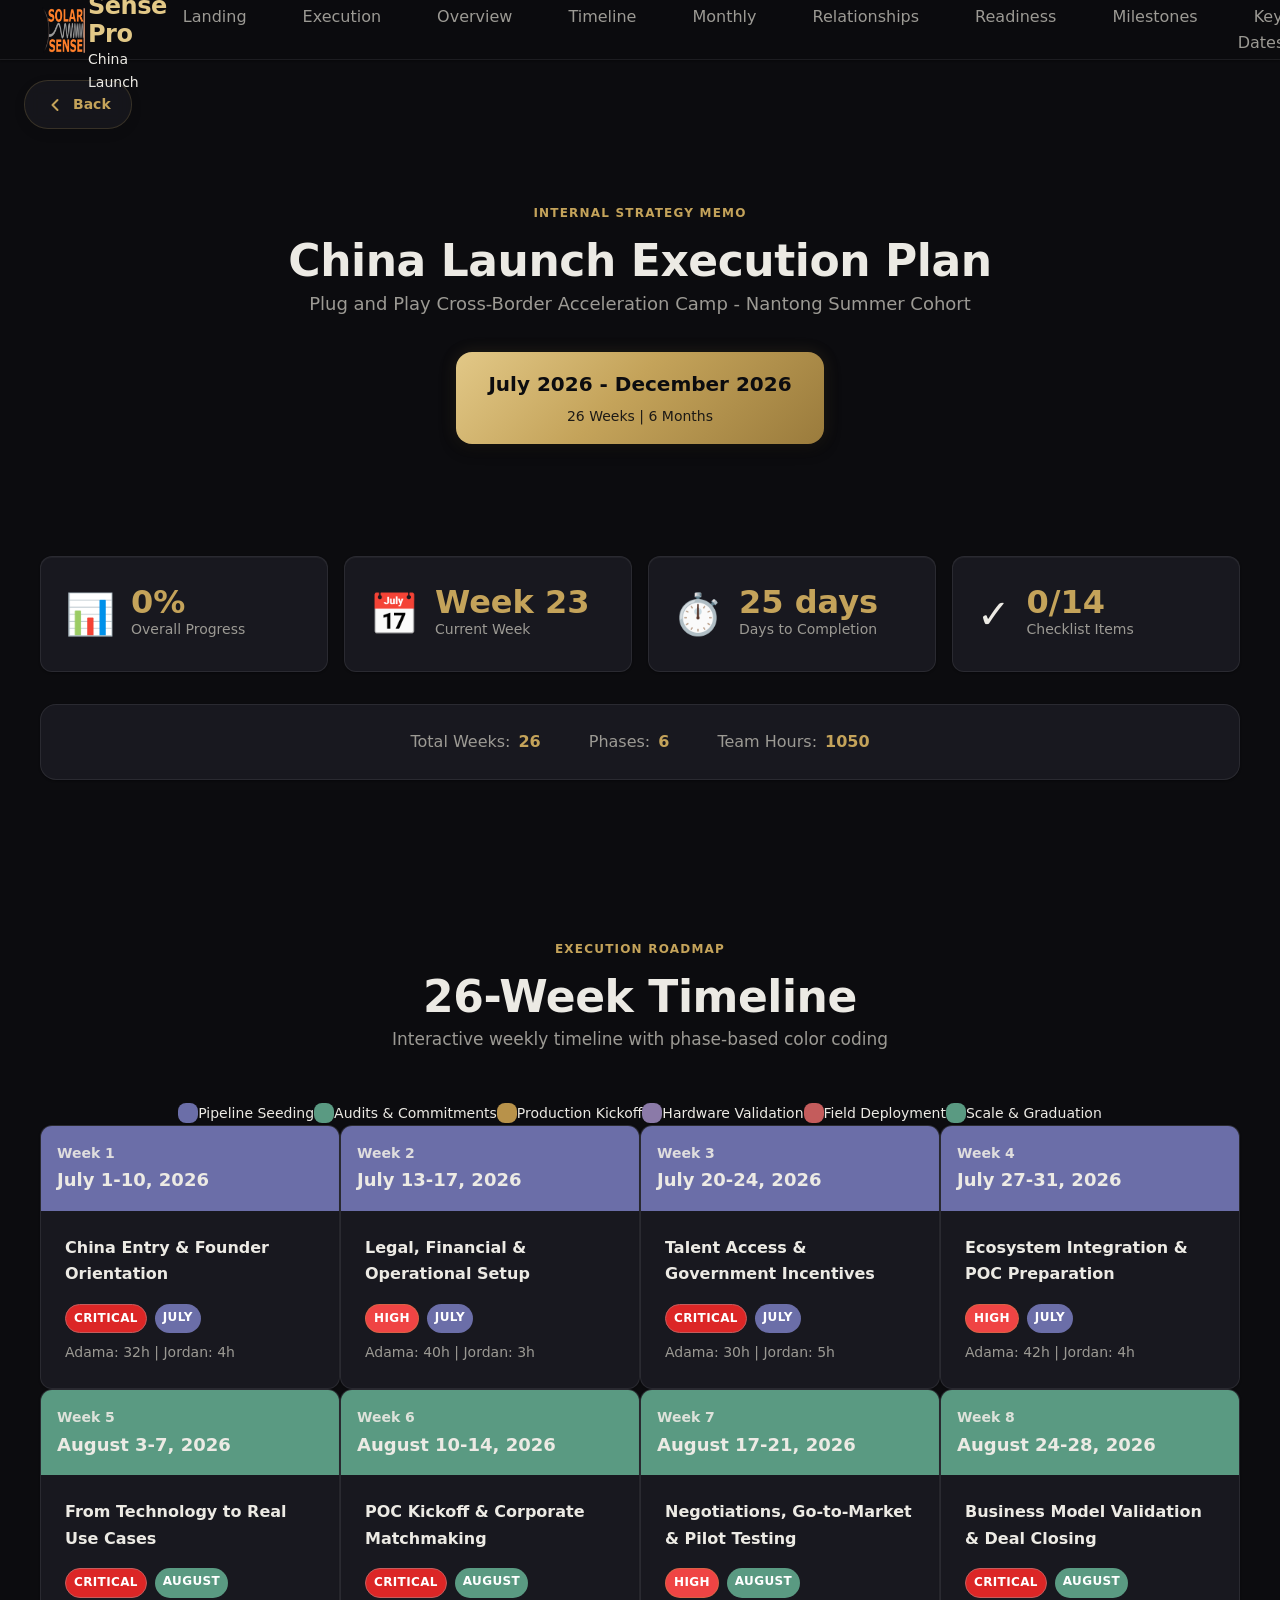
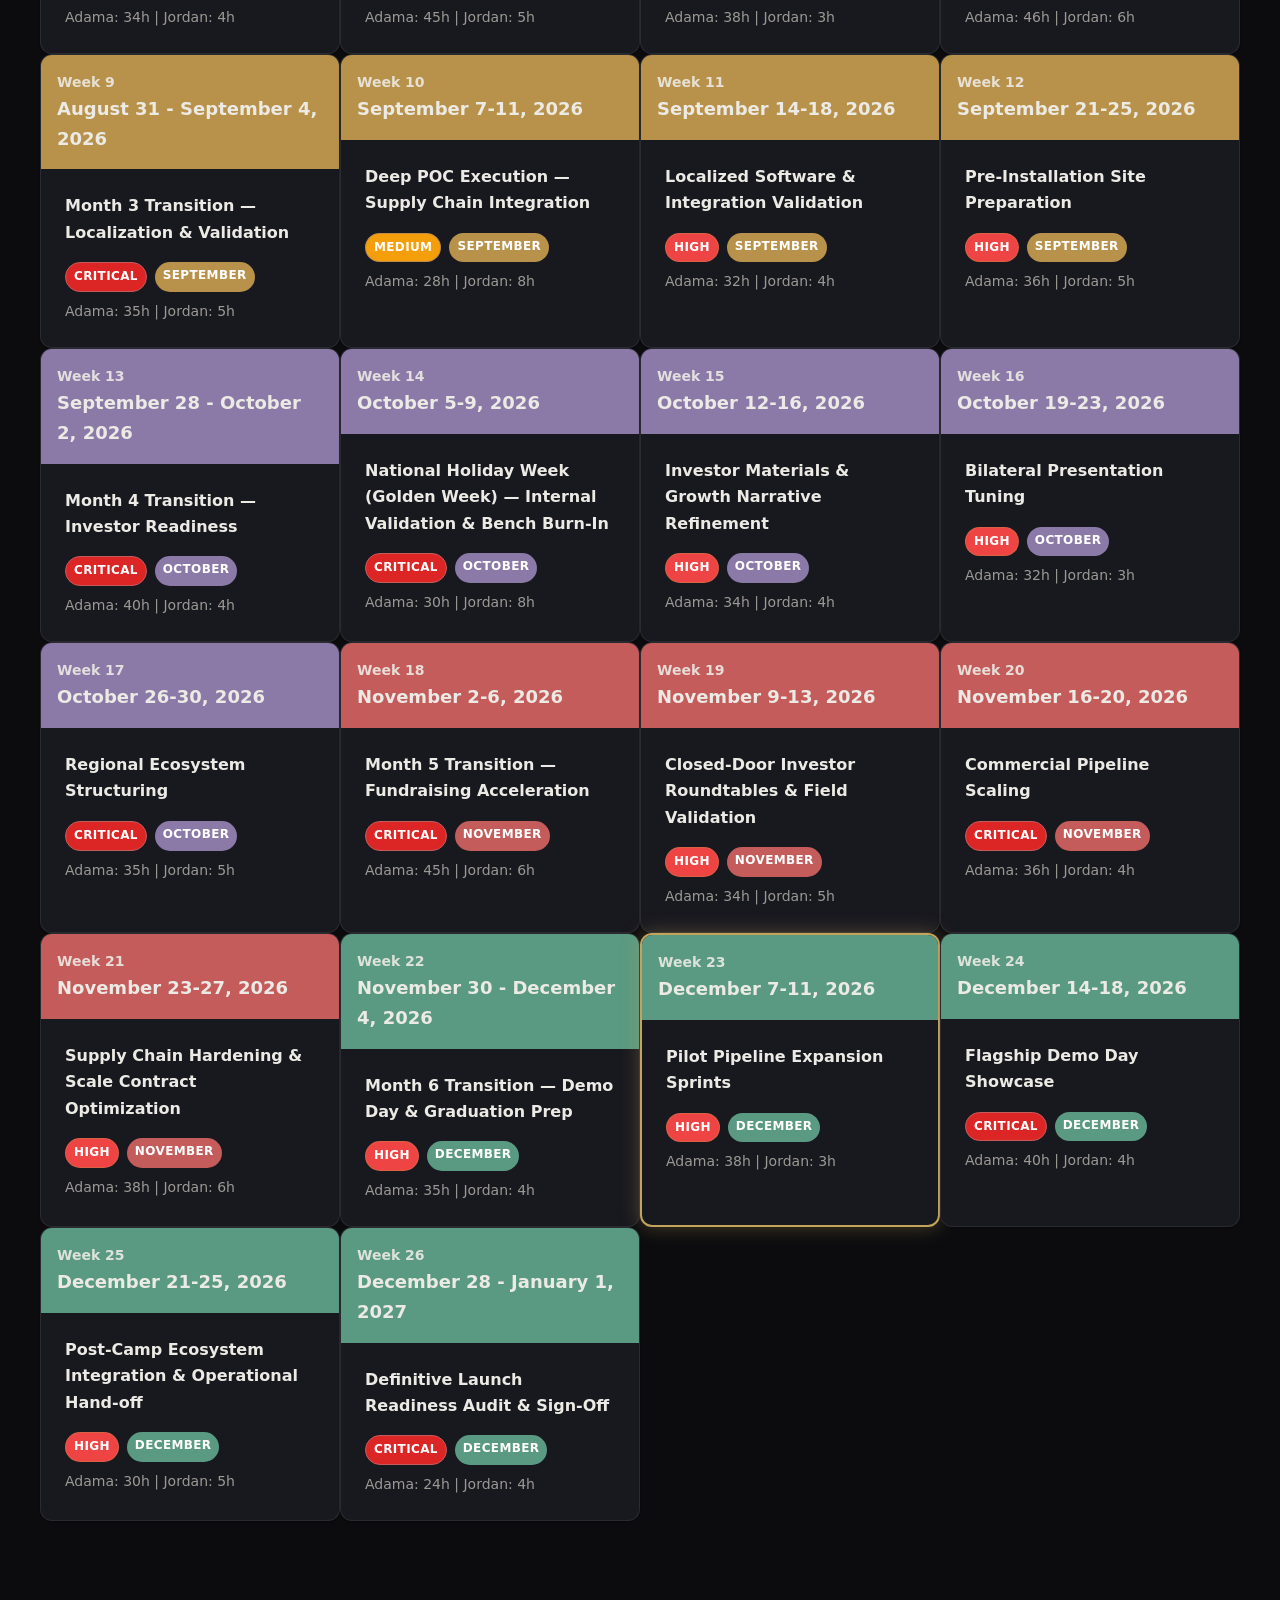
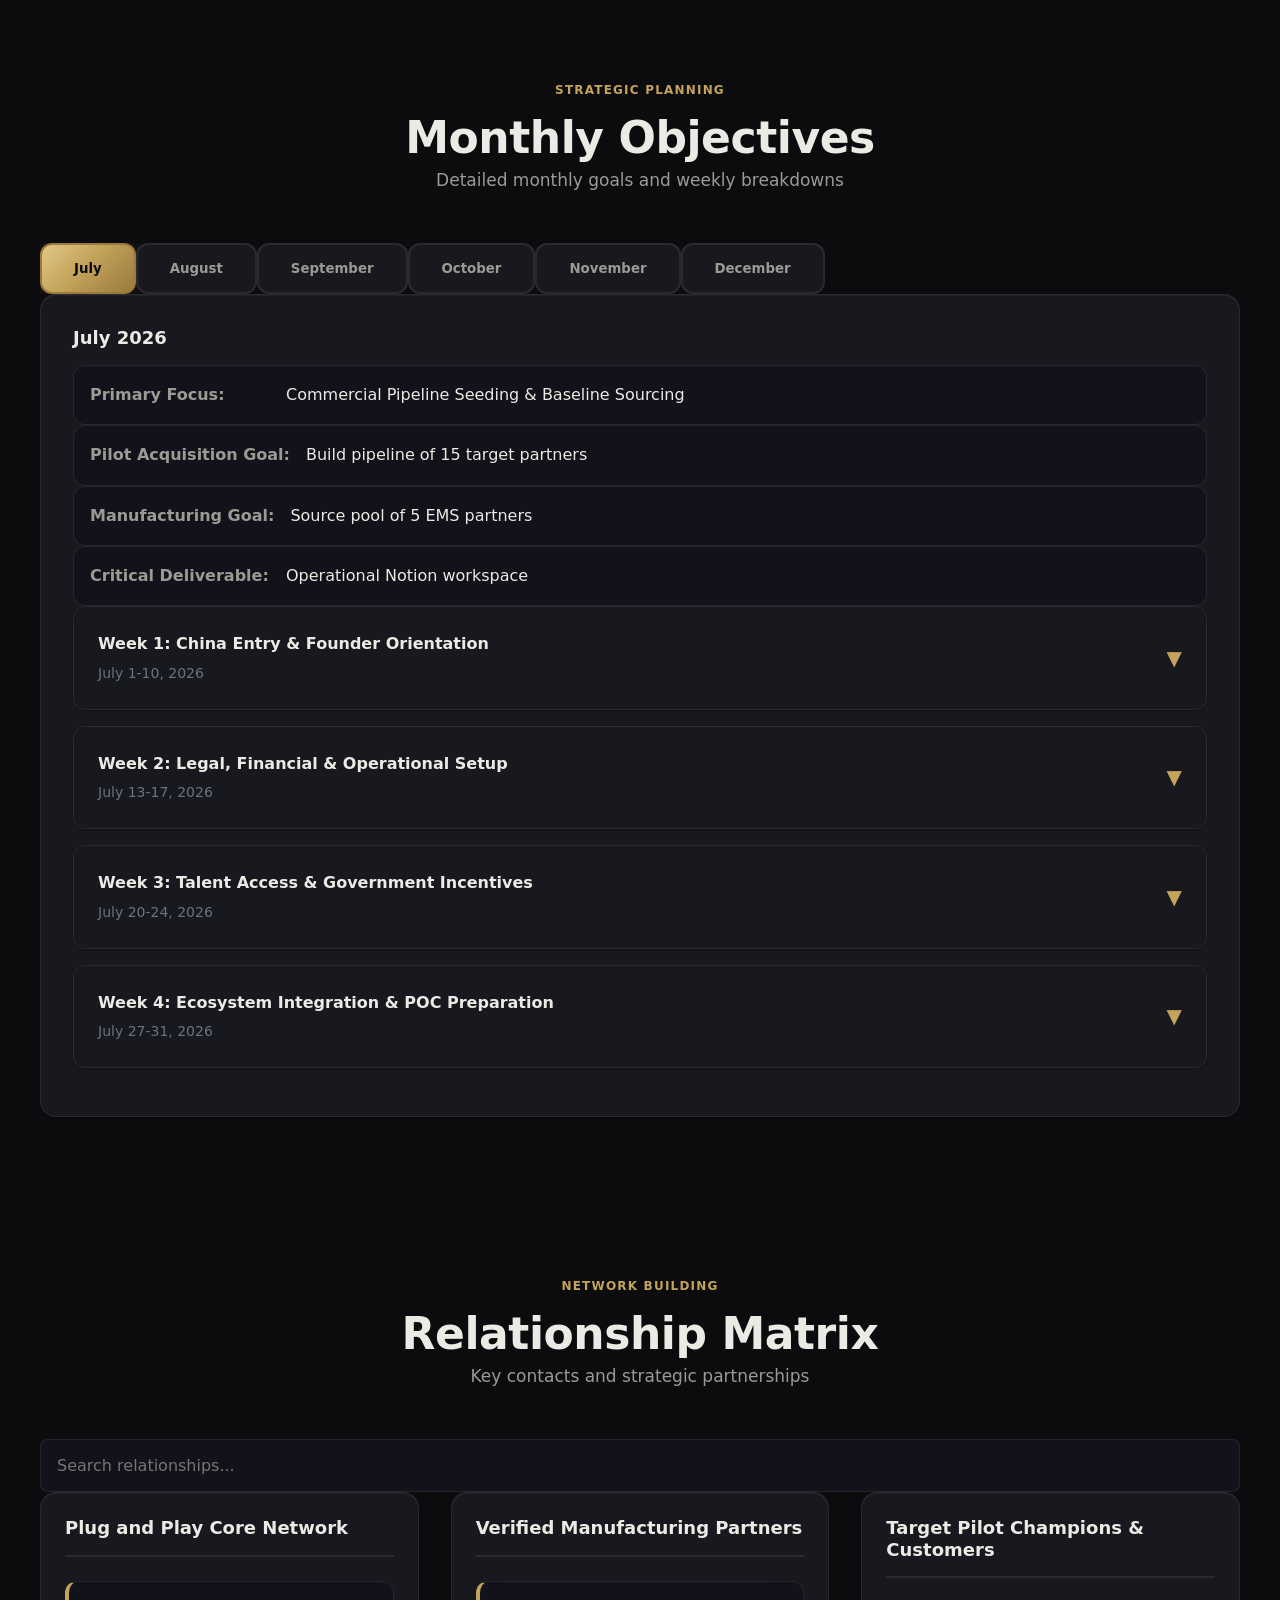
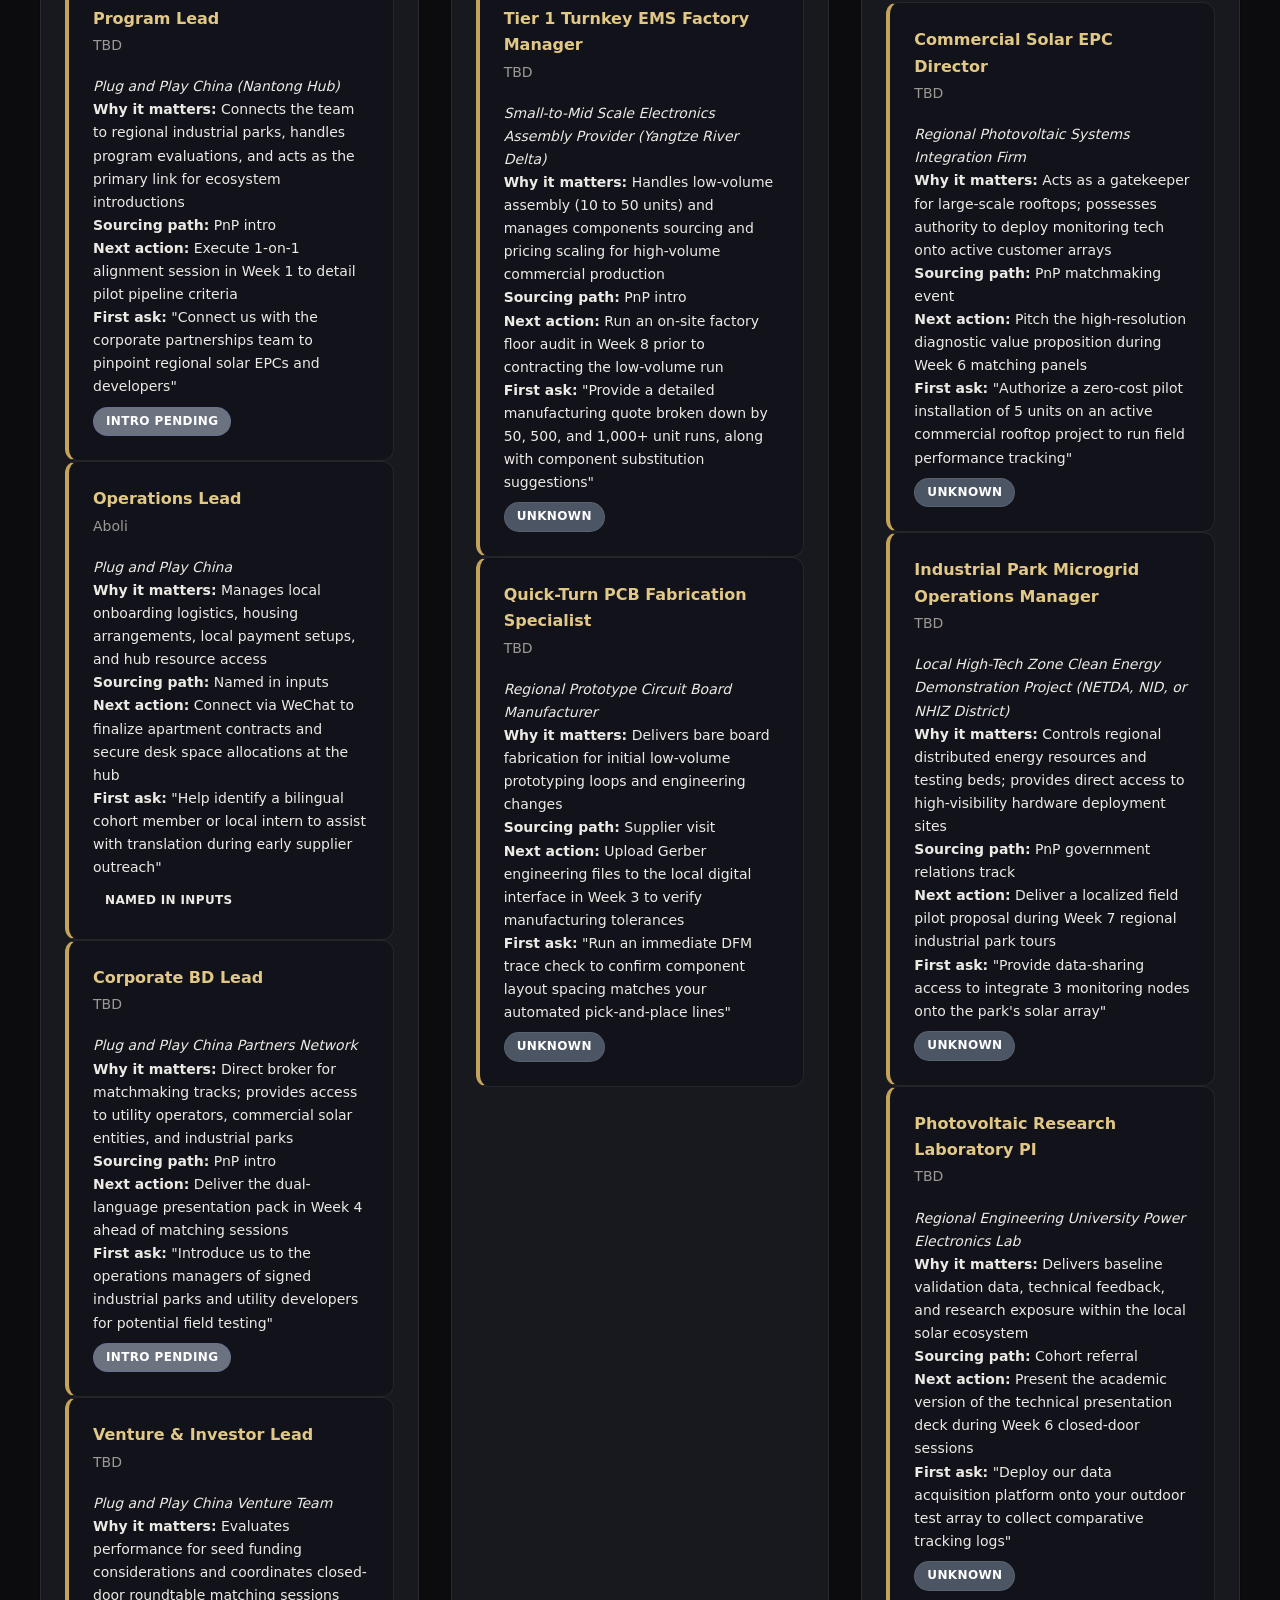
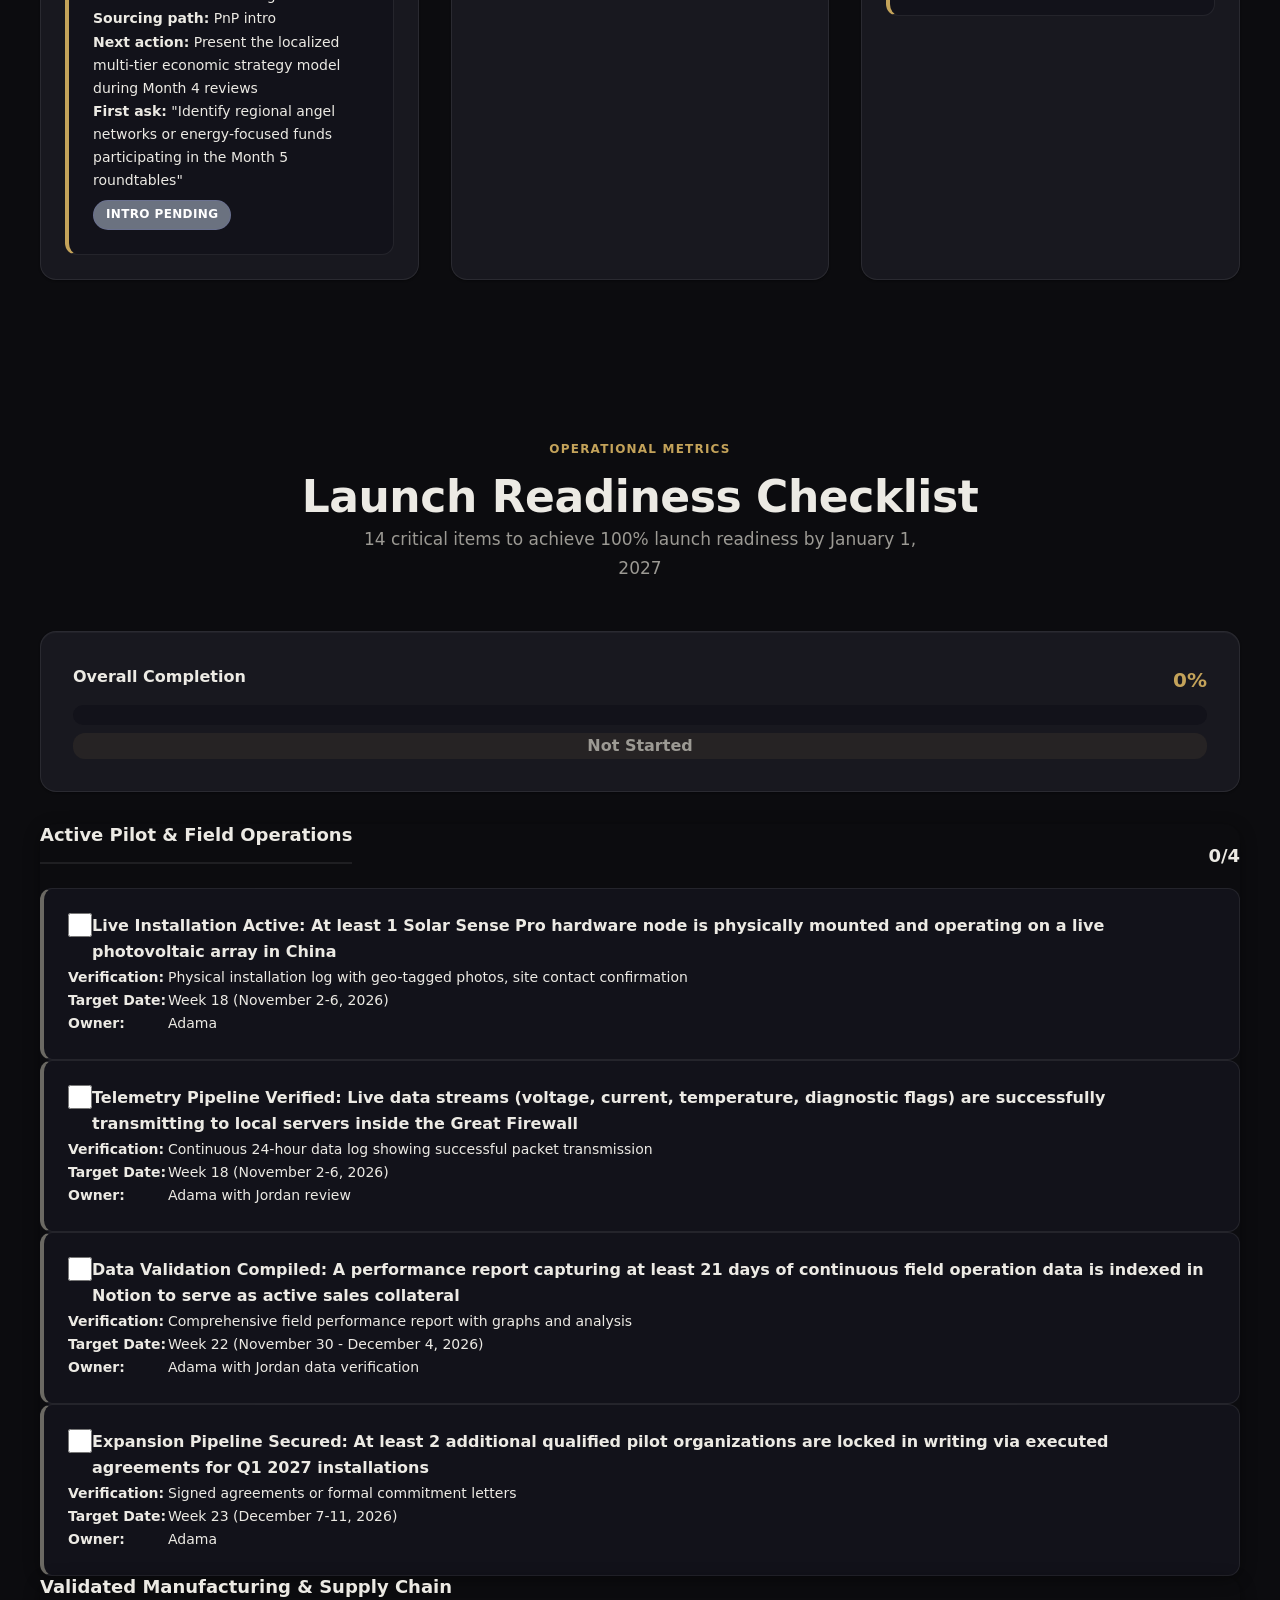
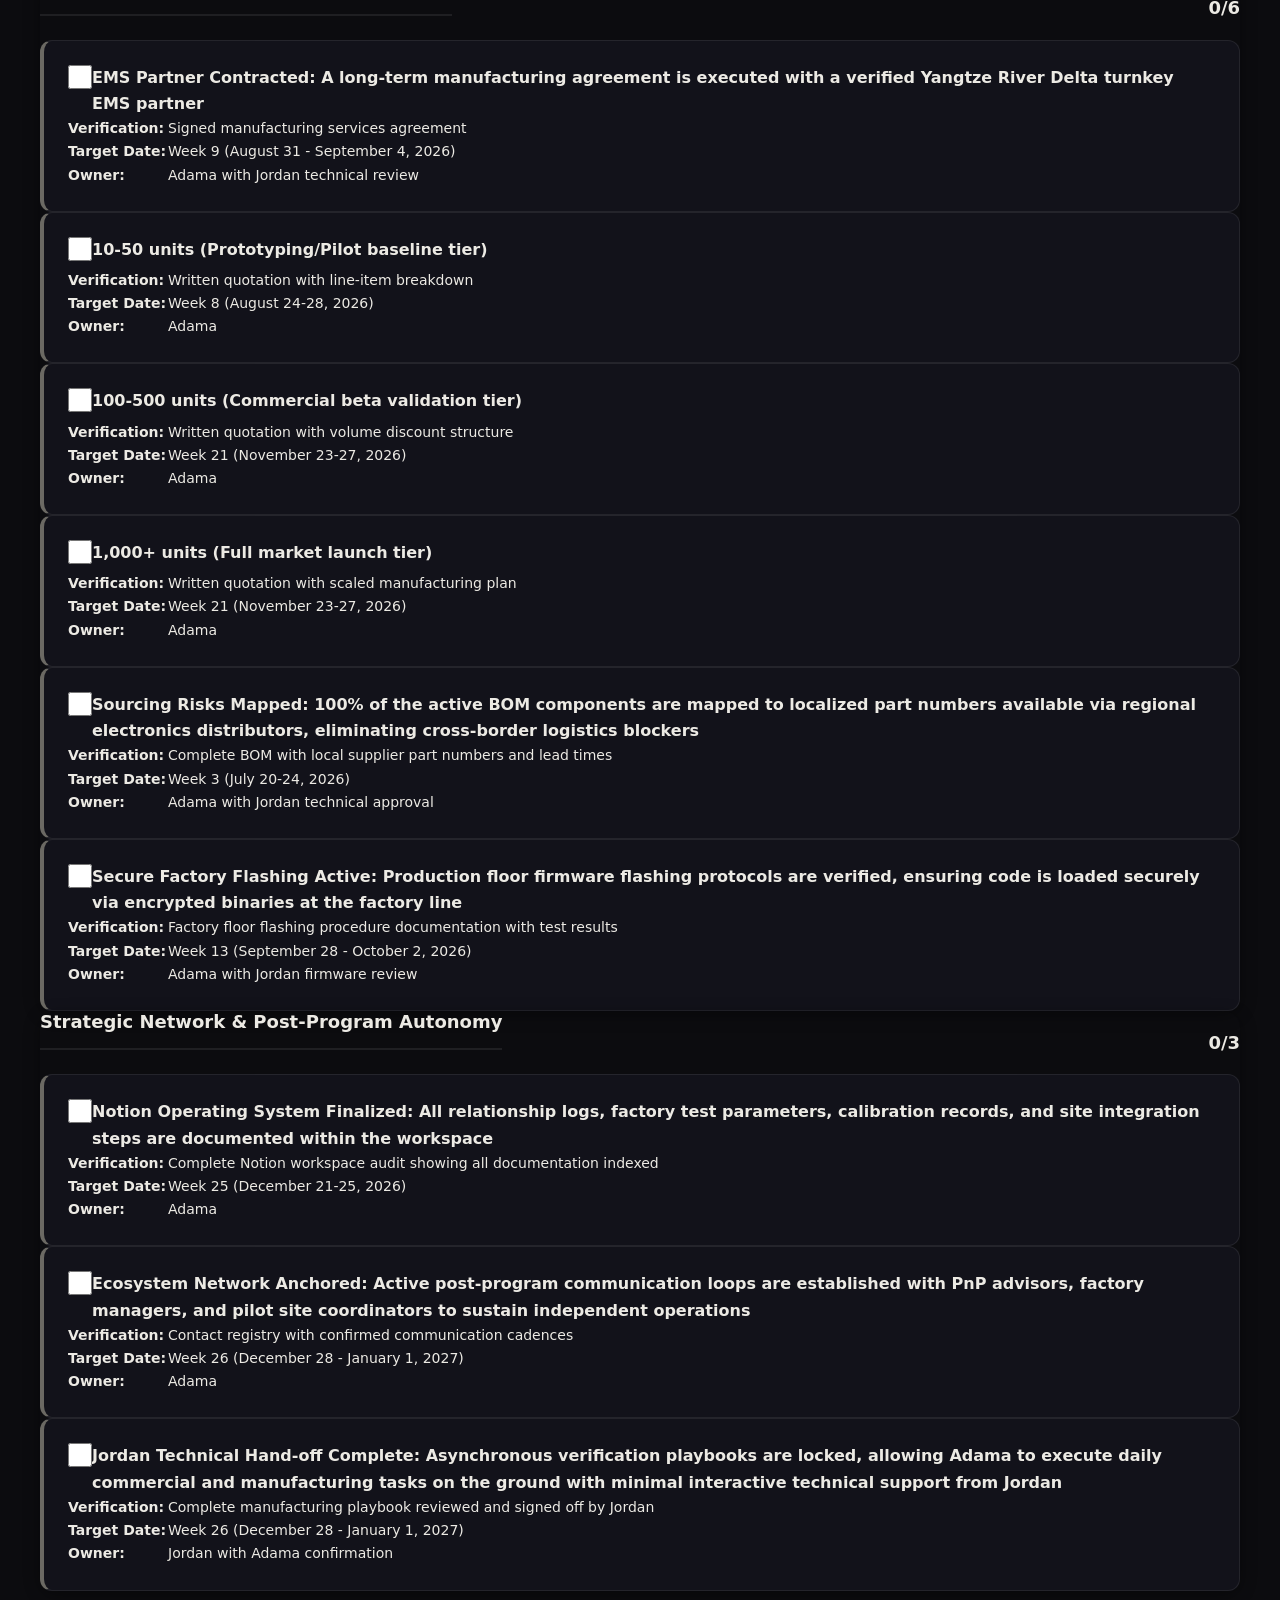
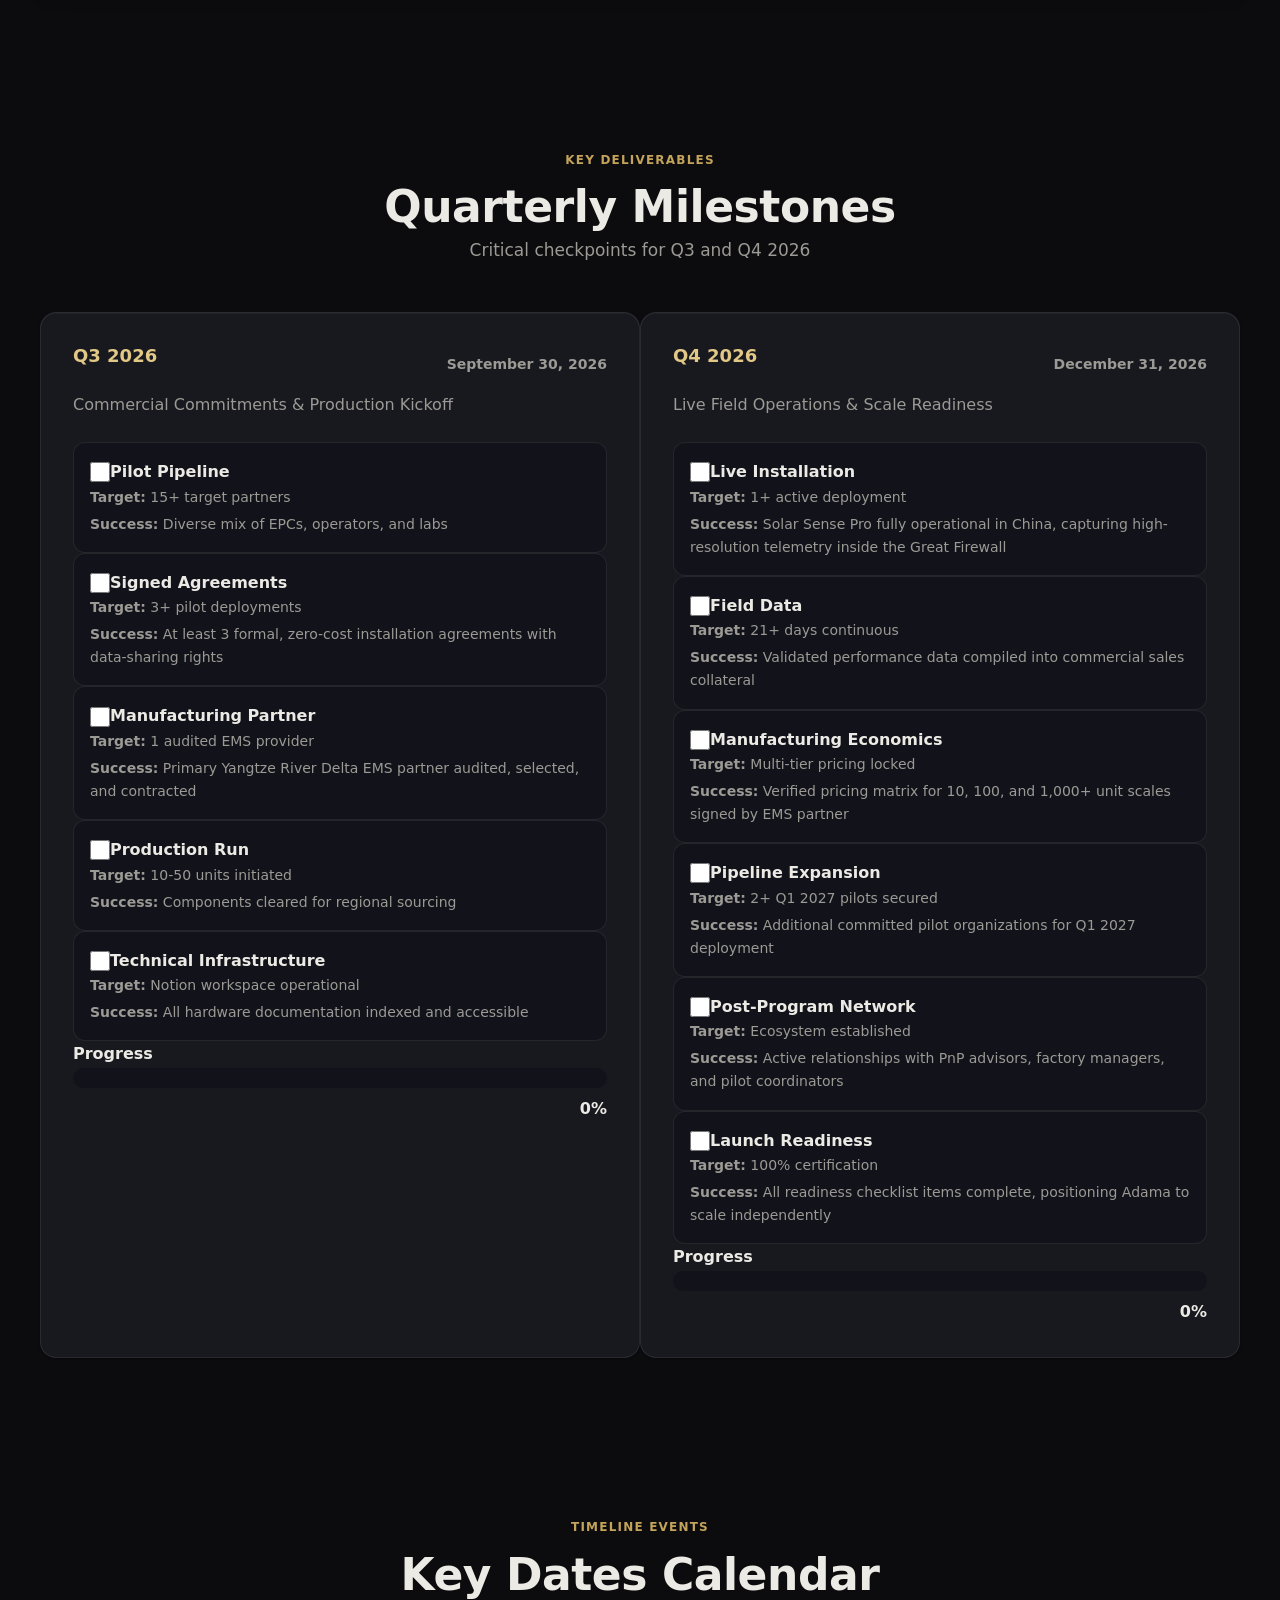
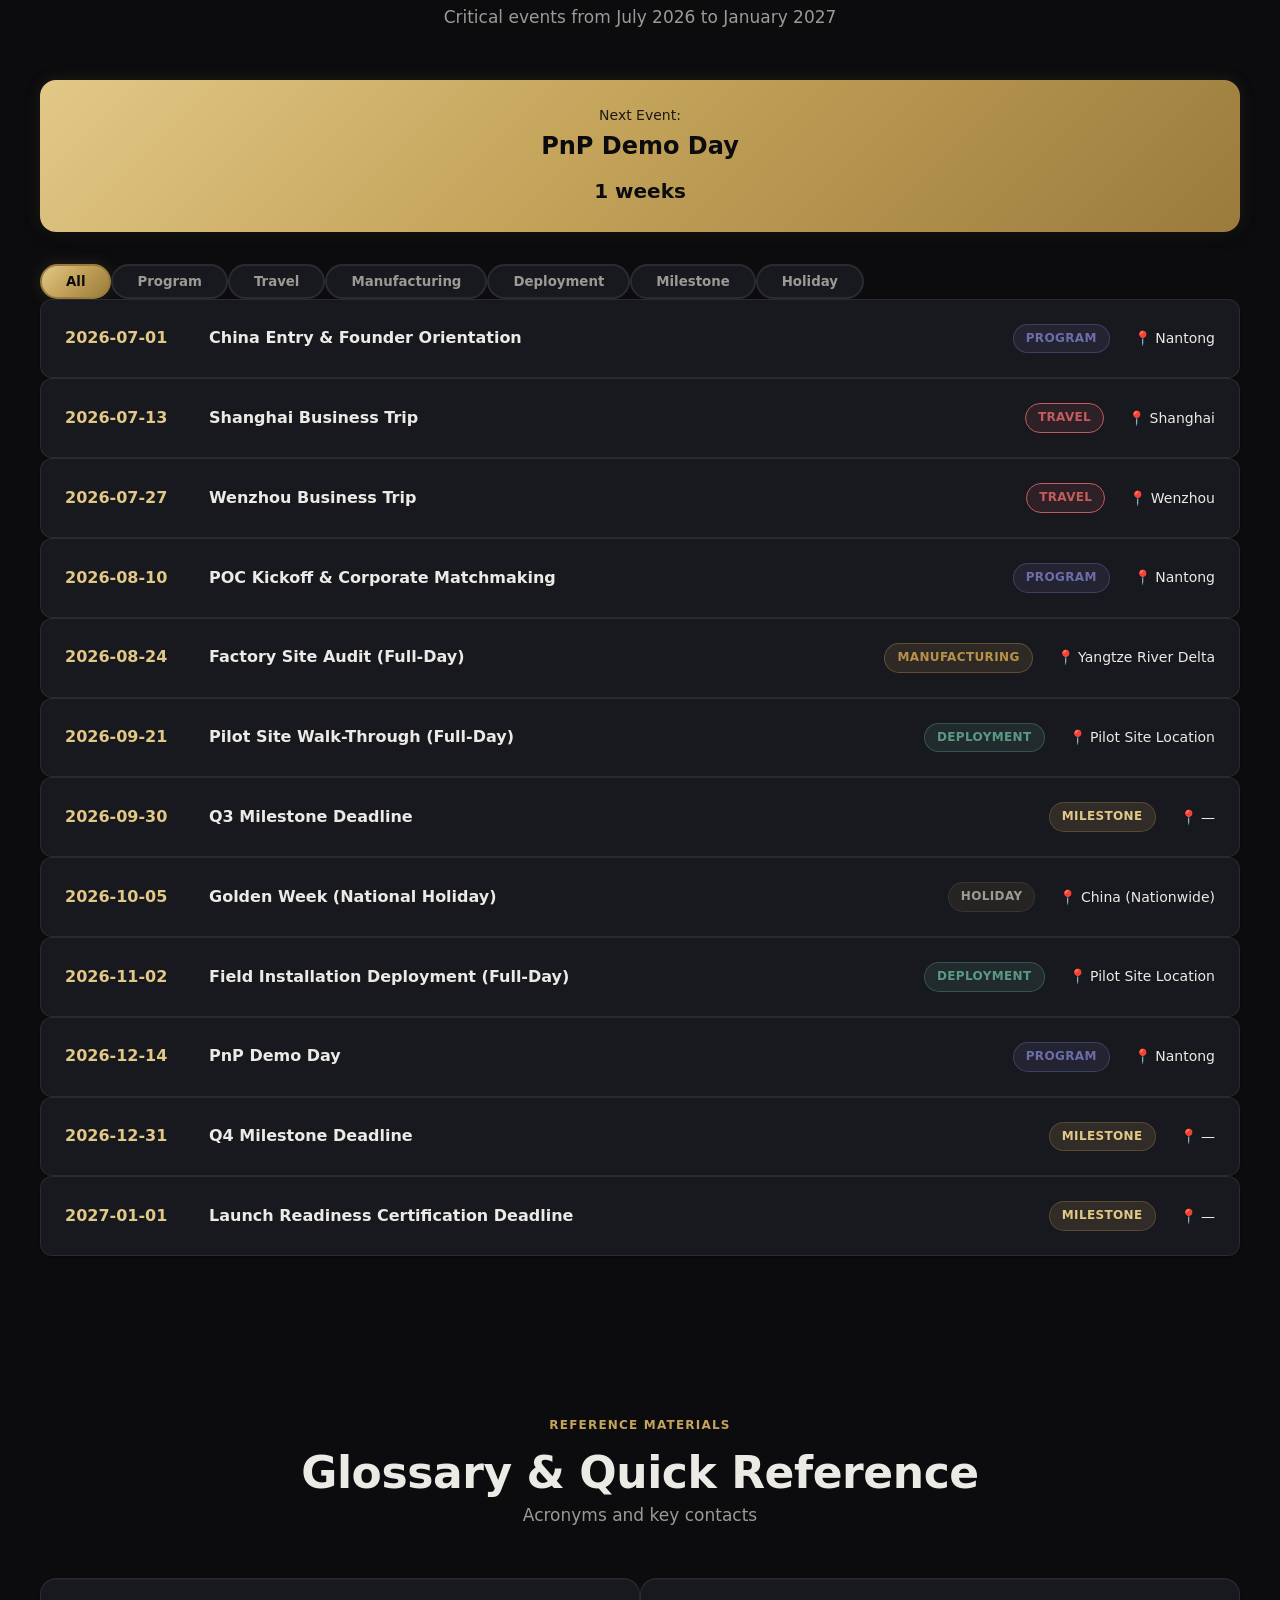
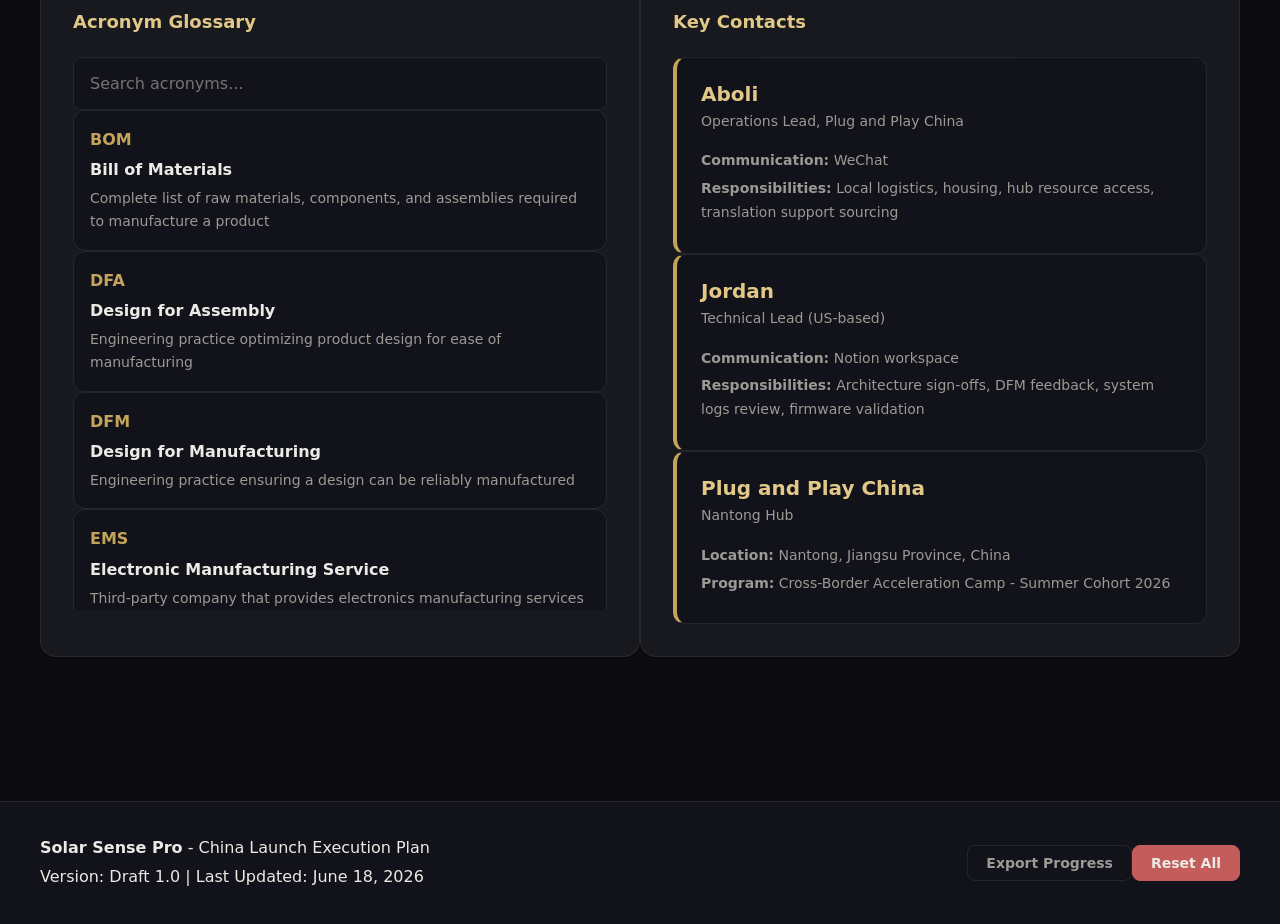
==== commit b7919814: "Add floating back button to return to landing page Co-authored-by: Cursor <cursoragent@cursor.com>" ====
--- a/execution.html
+++ b/execution.html
@@ -42,6 +42,14 @@
         </div>
     </header>
 
+    <!-- Floating Back Button -->
+    <a href="index.html" class="floating-back-btn" aria-label="Back to landing page">
+        <svg width="20" height="20" viewBox="0 0 20 20" fill="none" xmlns="http://www.w3.org/2000/svg">
+            <path d="M12.5 5L7.5 10L12.5 15" stroke="currentColor" stroke-width="2" stroke-linecap="round" stroke-linejoin="round"/>
+        </svg>
+        <span>Back</span>
+    </a>
+
     <main class="main">
         <!-- Dashboard Overview Section -->
         <section id="overview" class="section overview-section">
--- a/styles.css
+++ b/styles.css
@@ -2687,3 +2687,56 @@
     background-color: #6b7280;
     color: white;
 }
+
+/* ====================================
+   Floating Back Button
+   ==================================== */
+
+.floating-back-btn {
+    position: fixed;
+    top: 80px;
+    left: 24px;
+    z-index: 100;
+    display: flex;
+    align-items: center;
+    gap: 8px;
+    padding: 12px 20px;
+    background: rgba(24, 24, 31, 0.8);
+    backdrop-filter: blur(8px);
+    border: 1px solid rgba(196, 163, 90, 0.2);
+    border-radius: 24px;
+    color: var(--gold);
+    text-decoration: none;
+    font-family: var(--font-display);
+    font-size: 0.875rem;
+    font-weight: 600;
+    transition: all 0.3s ease;
+}
+
+.floating-back-btn:hover {
+    background: rgba(24, 24, 31, 0.95);
+    border-color: var(--gold);
+    transform: translateX(-4px);
+    box-shadow: 0 4px 12px rgba(196, 163, 90, 0.2);
+}
+
+.floating-back-btn svg {
+    flex-shrink: 0;
+}
+
+@media (max-width: 768px) {
+    .floating-back-btn {
+        top: 70px;
+        left: 16px;
+        padding: 10px 16px;
+        font-size: 0.8125rem;
+    }
+    
+    .floating-back-btn span {
+        display: none;
+    }
+    
+    .floating-back-btn:hover {
+        transform: translateX(-2px);
+    }
+}
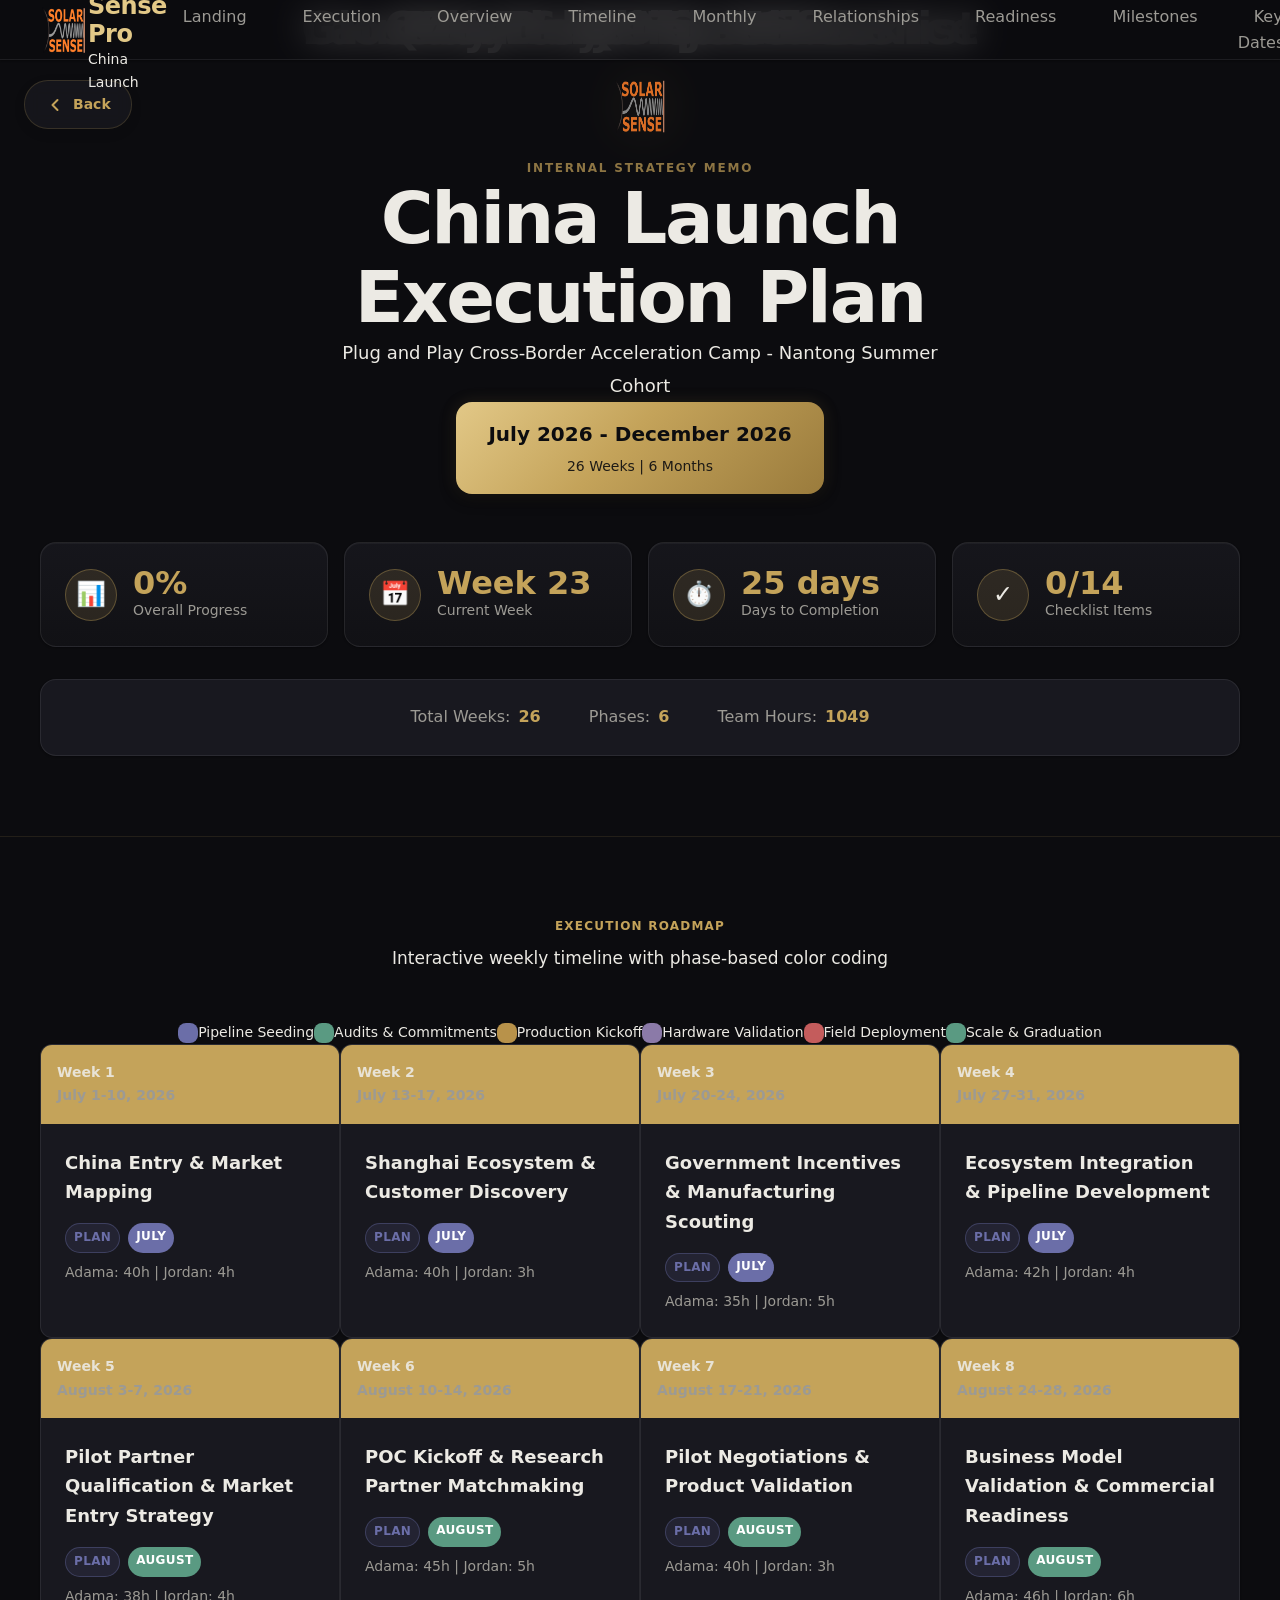
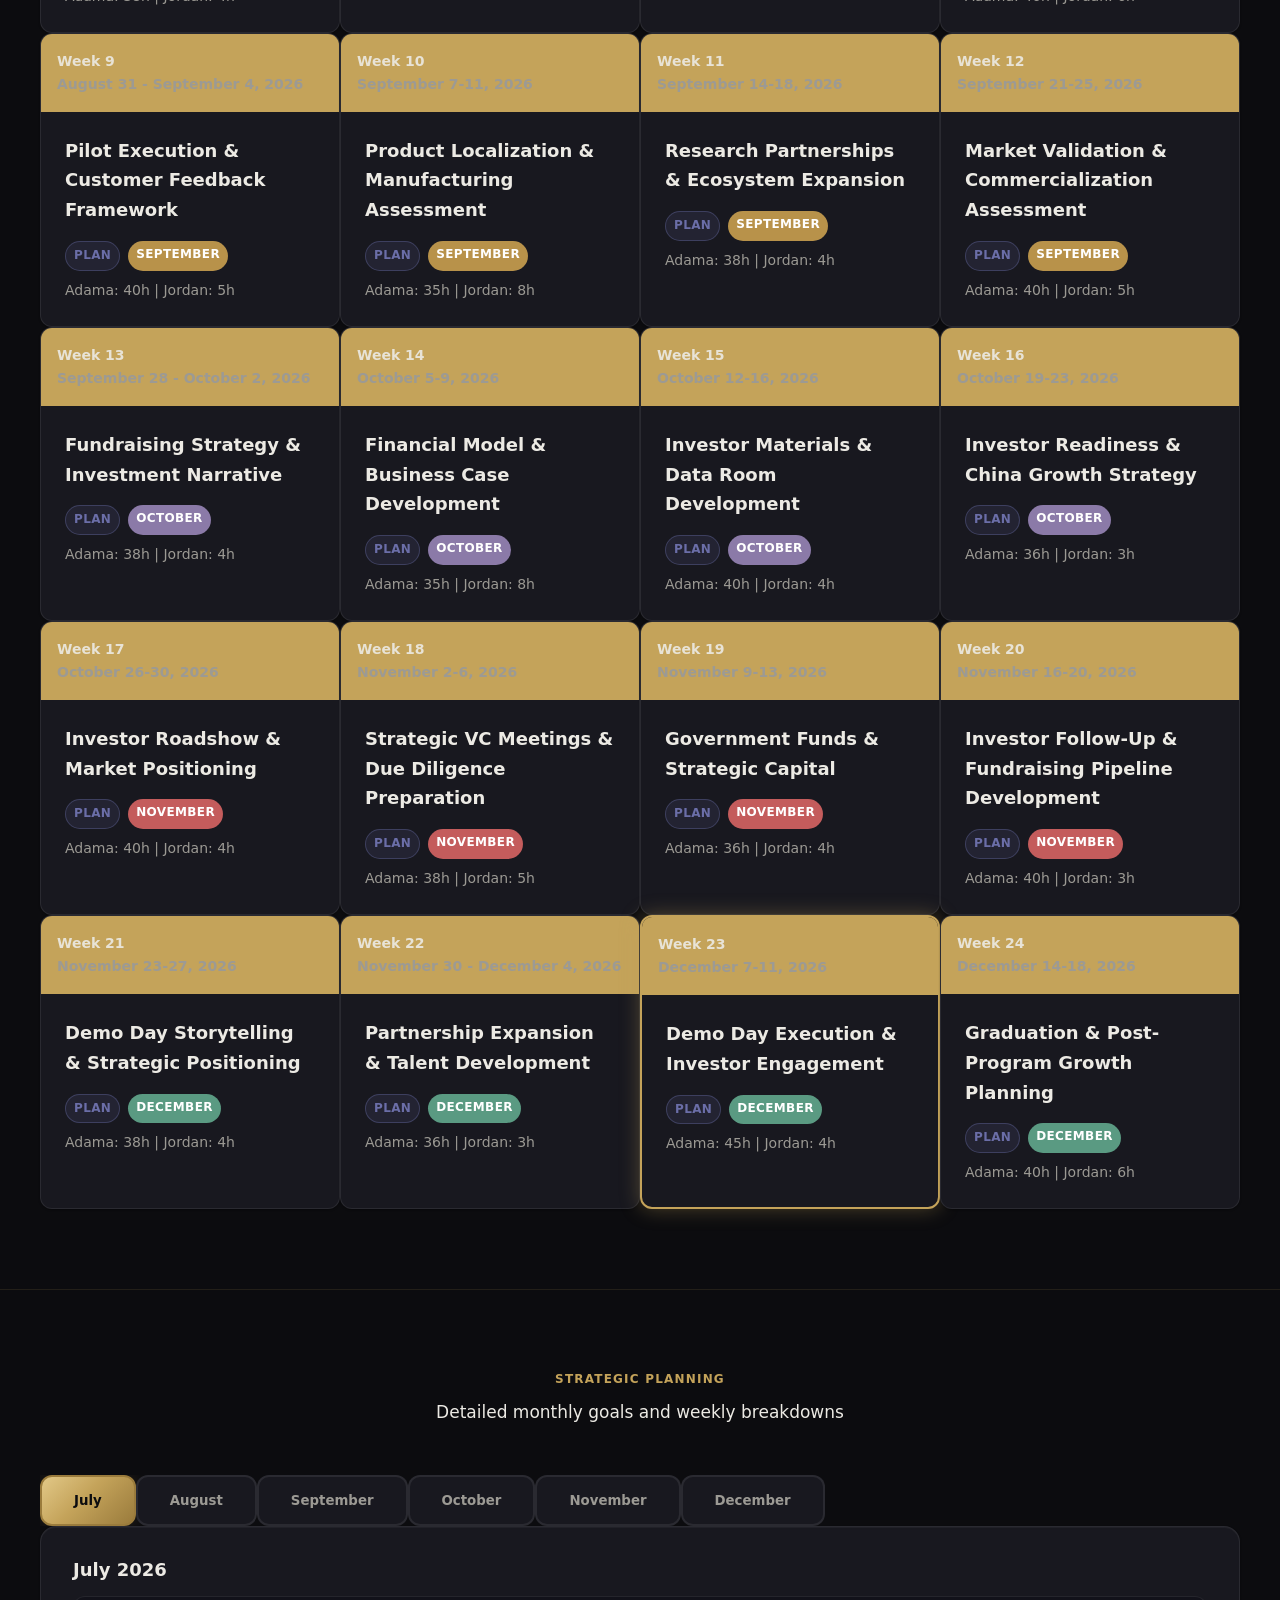
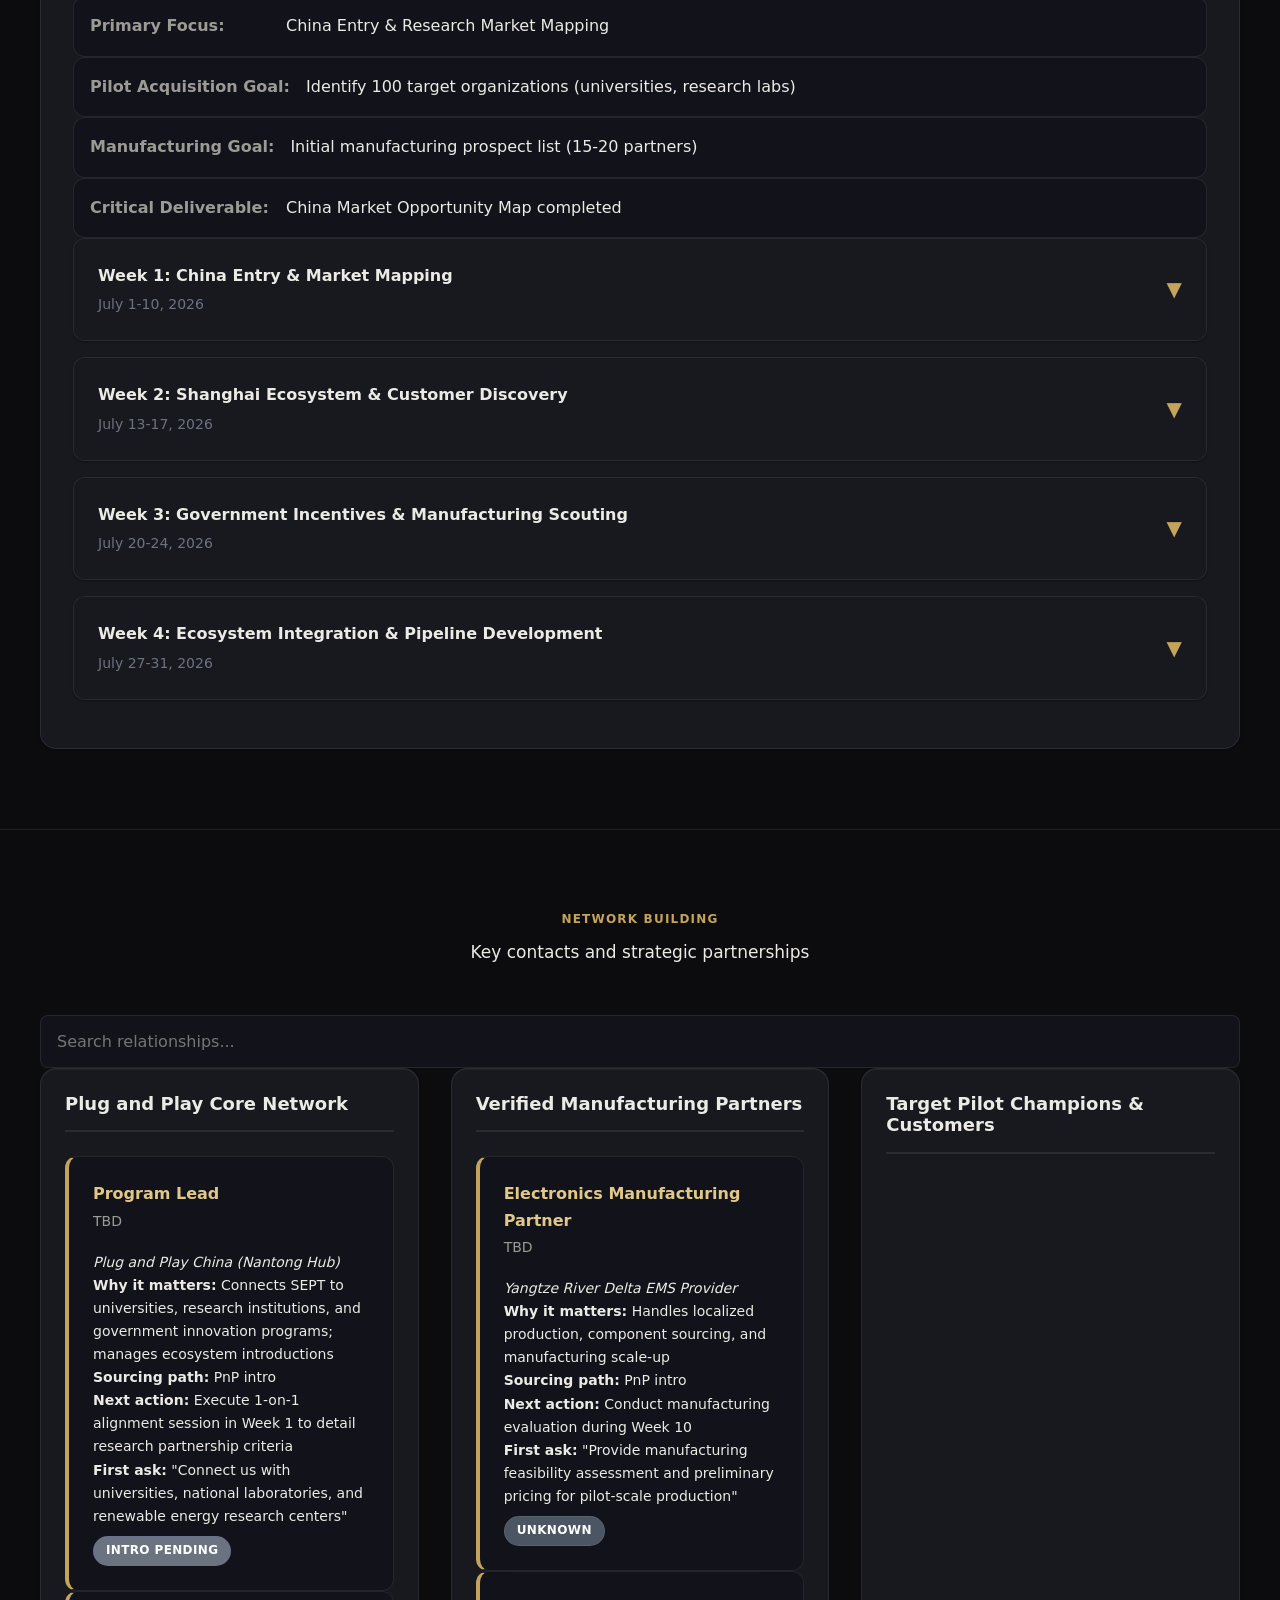
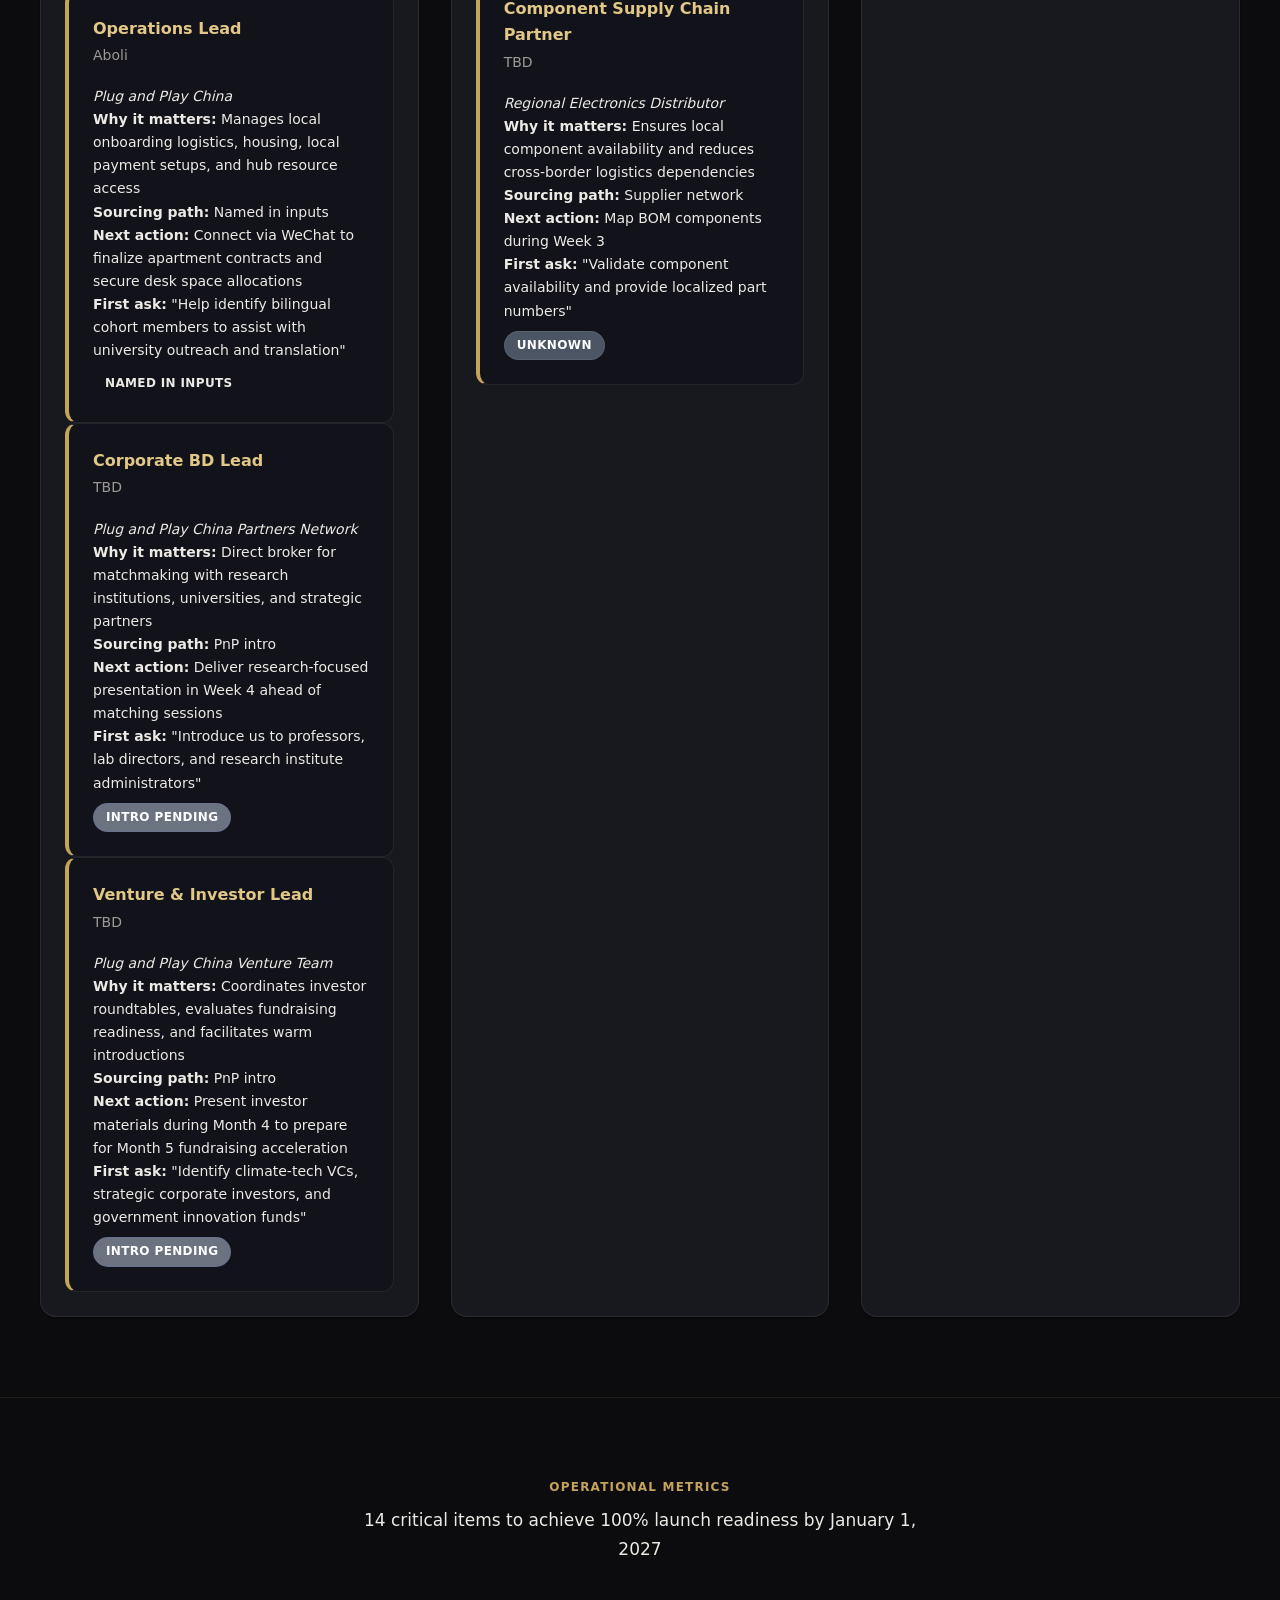
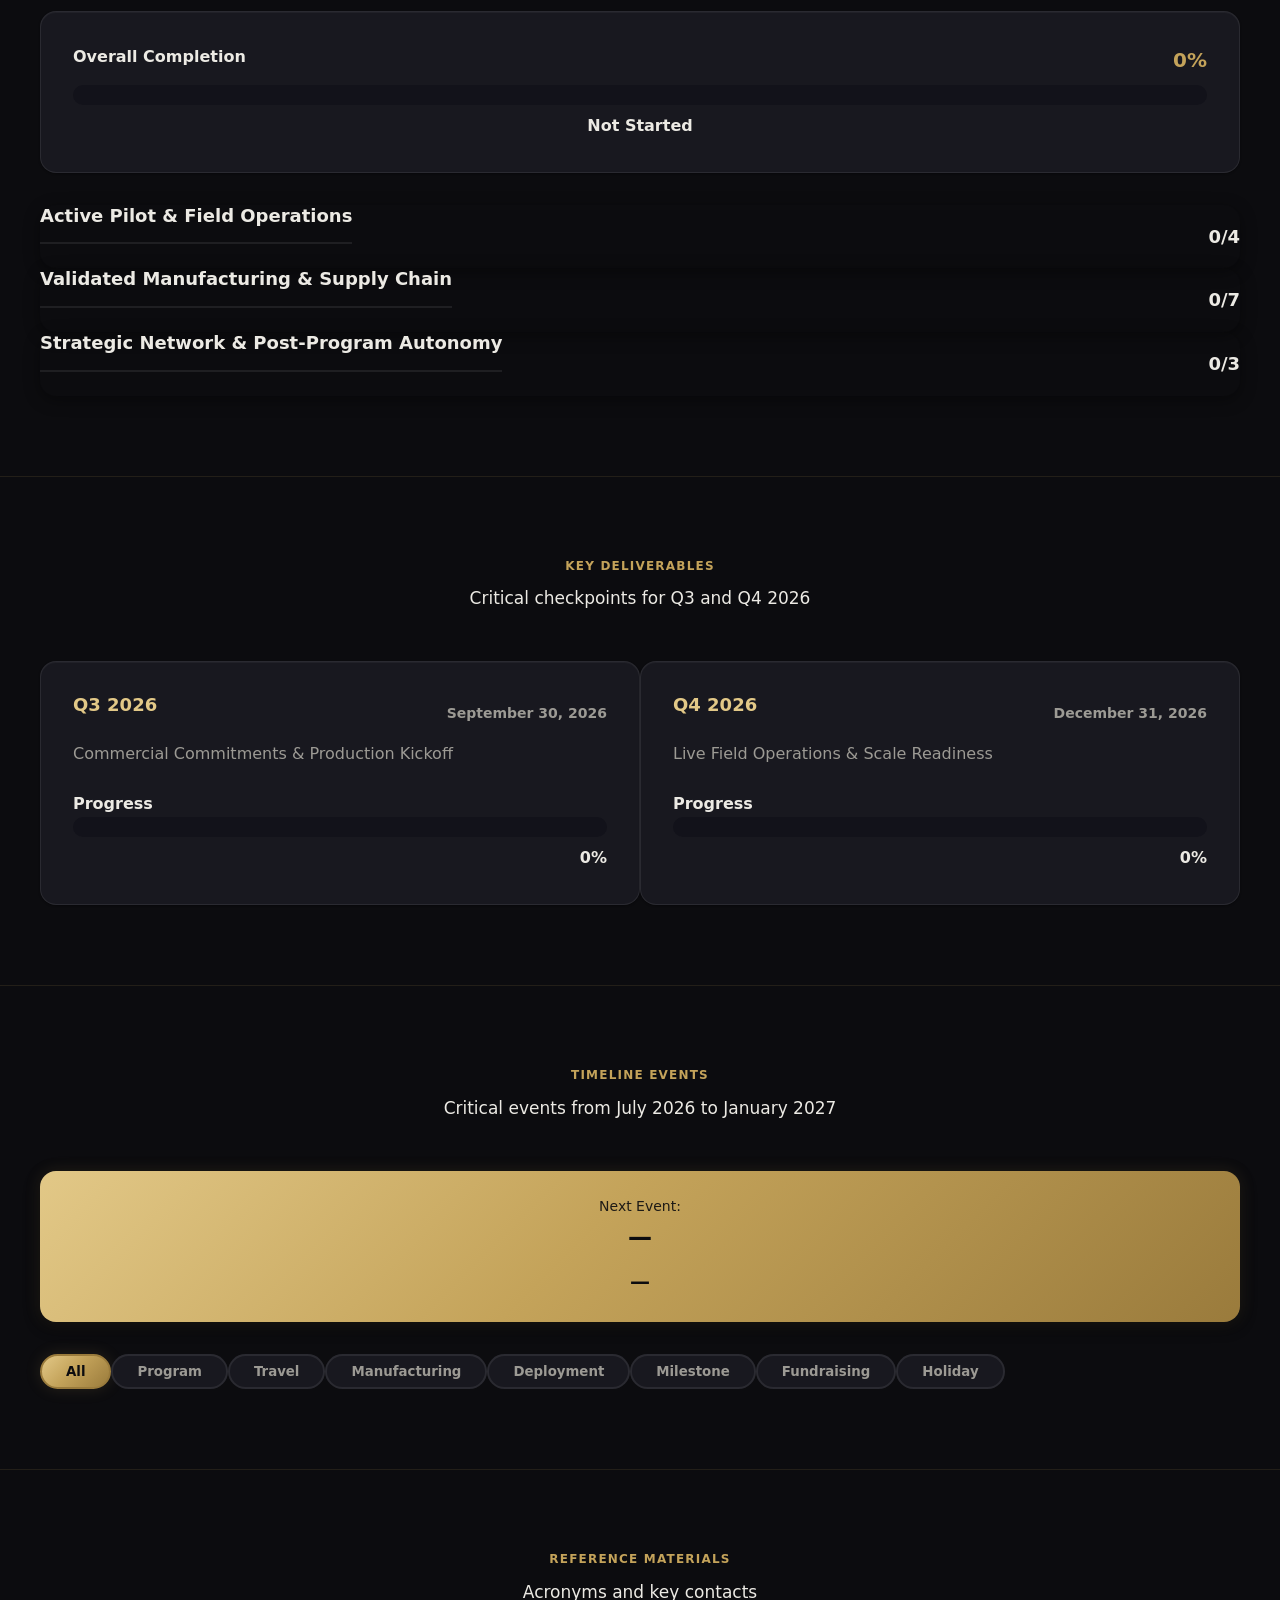
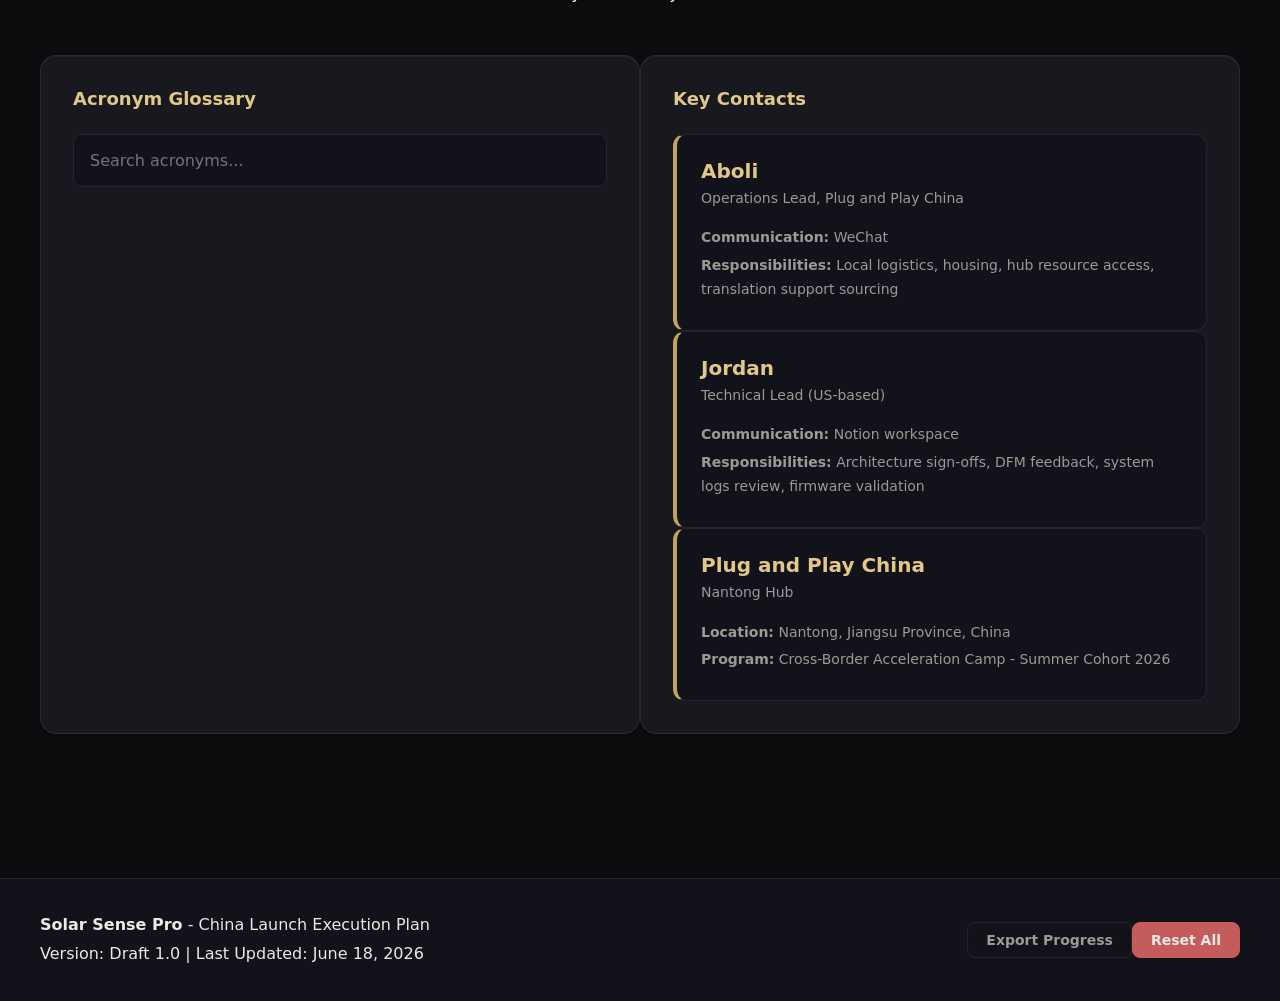
==== commit e8f85c28: "Align execution dashboard UX and week activity tagging. Replace week priority with Plan/Execution/Ar" ====
--- a/execution.html
+++ b/execution.html
@@ -7,7 +7,7 @@
     <title>Execution Dashboard - Solar Sense Pro</title>
     <link rel="stylesheet" href="styles.css">
 </head>
-<body>
+<body class="execution-page">
     <!-- Header & Navigation -->
     <header class="header">
         <div class="container">
@@ -53,11 +53,12 @@
     <main class="main">
         <!-- Dashboard Overview Section -->
         <section id="overview" class="section overview-section">
-            <div class="container">
-                <div class="hero">
-                    <span class="section-eyebrow">Internal Strategy Memo</span>
-                    <h2 class="section-title">China Launch Execution Plan</h2>
-                    <p class="hero-subtitle">Plug and Play Cross-Border Acceleration Camp - Nantong Summer Cohort</p>
+            <img src="assets/logo.png" alt="Solar Sense Pro" class="execution-floating-logo">
+            <div class="container">
+                <div class="execution-hero">
+                    <span class="hero-eyebrow">Internal Strategy Memo</span>
+                    <h1 class="hero-title execution-hero-title">China Launch Execution Plan</h1>
+                    <p class="hero-mission">Plug and Play Cross-Border Acceleration Camp - Nantong Summer Cohort</p>
                     <div class="timeline-badge">
                         <span class="timeline-dates">July 2026 - December 2026</span>
                         <span class="timeline-duration">26 Weeks | 6 Months</span>
@@ -311,6 +312,7 @@
                     <button class="filter-btn" data-filter="Manufacturing">Manufacturing</button>
                     <button class="filter-btn" data-filter="Deployment">Deployment</button>
                     <button class="filter-btn" data-filter="Milestone">Milestone</button>
+                    <button class="filter-btn" data-filter="Fundraising">Fundraising</button>
                     <button class="filter-btn" data-filter="Holiday">Holiday</button>
                 </div>
 
--- a/styles.css
+++ b/styles.css
@@ -316,6 +316,68 @@
     margin-bottom: var(--space-xl);
 }
 
+/* Execution page - align visual language with landing */
+.execution-page .overview-section {
+    position: relative;
+    padding-top: clamp(6rem, 11vh, 8rem);
+    overflow: hidden;
+}
+
+.execution-floating-logo {
+    position: absolute;
+    top: 18px;
+    left: 50%;
+    transform: translateX(-50%);
+    width: clamp(42px, 6vw, 56px);
+    height: clamp(42px, 6vw, 56px);
+    opacity: 0.85;
+    pointer-events: none;
+    filter: drop-shadow(0 0 28px rgba(196, 163, 90, 0.22));
+}
+
+.execution-hero {
+    max-width: 760px;
+    margin: 0 auto var(--space-2xl);
+    text-align: center;
+    display: flex;
+    flex-direction: column;
+    align-items: center;
+    gap: var(--space-4);
+}
+
+.execution-hero-title {
+    font-size: clamp(2rem, 4.6vw, 3.25rem);
+}
+
+.execution-page .timeline-badge {
+    margin-top: var(--space-2);
+}
+
+.execution-page .section:not(.overview-section) {
+    border-top: 1px solid rgba(196, 163, 90, 0.12);
+}
+
+.execution-page .stat-card {
+    border-radius: var(--radius-lg);
+    background: linear-gradient(180deg, rgba(23, 23, 29, 0.95) 0%, rgba(18, 18, 22, 0.95) 100%);
+}
+
+.execution-page .stat-icon {
+    width: 52px;
+    height: 52px;
+    border-radius: 50%;
+    display: inline-flex;
+    align-items: center;
+    justify-content: center;
+    font-size: 1.5rem;
+    background: rgba(196, 163, 90, 0.14);
+    border: 1px solid rgba(196, 163, 90, 0.35);
+}
+
+.execution-page .section-description {
+    color: var(--text-secondary);
+}
+
 .timeline-badge {
     display: inline-flex;
     flex-direction: column;
@@ -475,7 +537,7 @@
     font-weight: 700;
 }
 
-.week-header.phase-Pipeline { background: var(--phase-july); }
+.week-header.phase-Pipeline { background: var(--gold); }
 .week-header.phase-Audits { background: var(--phase-august); }
 .week-header.phase-Production { background: var(--phase-september); }
 .week-header.phase-Hardware { background: var(--phase-october); }
@@ -537,6 +599,24 @@
     background: var(--status-plan-bg);
     color: var(--status-plan);
     border: 1px solid var(--status-plan-border);
+}
+
+.badge-plan {
+    background: var(--status-plan-bg);
+    color: var(--status-plan);
+    border: 1px solid var(--status-plan-border);
+}
+
+.badge-execution {
+    background: var(--status-exec-bg);
+    color: var(--status-exec);
+    border: 1px solid var(--status-exec-border);
+}
+
+.badge-archived {
+    background: #6b7280;
+    color: #ffffff;
+    border: 1px solid #6b7280;
 }
 
 .week-hours {
@@ -1743,7 +1823,7 @@
 /* Hero Section - Minimal & Elegant */
 .hero-section {
     position: relative;
-    padding: clamp(8rem, 15vh, 12rem) 0 clamp(6rem, 12vh, 10rem);
+    padding: clamp(8rem, 15vh, 12rem) 0 clamp(3rem, 6vh, 5rem);
     background: transparent;
     text-align: center;
     overflow: hidden;
@@ -1752,11 +1832,11 @@
 /* Floating Logo Animation */
 .floating-logo {
     position: absolute;
-    top: -40px;
+    top: 60px;
     left: 50%;
     transform: translateX(-50%);
-    width: clamp(140px, 20vw, 200px);
-    height: clamp(140px, 20vw, 200px);
+    width: clamp(47px, 6.67vw, 67px);
+    height: clamp(47px, 6.67vw, 67px);
     opacity: 0.9;
     animation: float 8s ease-in-out infinite;
     filter: drop-shadow(0 0 40px rgba(196, 163, 90, 0.2));
@@ -1842,7 +1922,9 @@
 /* Section Headers - More Spacious */
 .section-header {
     text-align: center;
-    margin-bottom: clamp(var(--space-7), 8vw, var(--space-8));
+    margin-bottom: clamp(var(--space-9), 10vw, var(--space-10));
+    position: relative;
+    padding-top: 60px;
 }
 
 .section-title {
@@ -1853,13 +1935,18 @@
     margin: 0 0 var(--space-3);
     line-height: 1.3;
     letter-spacing: -0.01em;
+    position: absolute;
+    top: 0;
+    left: 50%;
+    transform: translateX(-50%);
+    width: 100%;
 }
 
 .section-subtitle {
     font-size: var(--font-size-base);
     color: var(--text-tertiary);
     max-width: 600px;
-    margin: 0 auto;
+    margin: 0 auto var(--space-6);
     font-weight: 400;
 }
 
@@ -1872,43 +1959,252 @@
 .roadmap-timeline {
     display: grid;
     grid-template-columns: 1fr;
-    gap: var(--space-6);
+    gap: var(--space-8);
 }
 
 @media (min-width: 768px) {
     .roadmap-timeline {
         grid-template-columns: repeat(2, 1fr);
-        gap: var(--space-7);
+        gap: var(--space-9);
     }
 }
 
 @media (min-width: 1024px) {
     .roadmap-timeline {
         grid-template-columns: repeat(3, 1fr);
-        gap: var(--space-8);
+        gap: clamp(var(--space-9), 3vw, var(--space-10));
+    }
+}
+
+/* Liquid Wave Animation Keyframes */
+@keyframes liquidWave {
+    0%, 100% {
+        transform: translateX(-50%) translateY(0) scaleX(1);
+        opacity: 0.15;
+    }
+    50% {
+        transform: translateX(-50%) translateY(-8px) scaleX(1.1);
+        opacity: 0.25;
+    }
+}
+
+@keyframes liquidWave2 {
+    0%, 100% {
+        transform: translateX(-50%) translateY(0) scaleX(1);
+        opacity: 0.1;
+    }
+    50% {
+        transform: translateX(-50%) translateY(-12px) scaleX(1.15);
+        opacity: 0.2;
+    }
+}
+
+@keyframes rippleOut {
+    0% {
+        transform: translate(-50%, -50%) scale(0);
+        opacity: 0.6;
+    }
+    100% {
+        transform: translate(-50%, -50%) scale(4);
+        opacity: 0;
+    }
+}
+
+@keyframes floatIdle {
+    0%, 100% {
+        transform: translateY(0);
+    }
+    50% {
+        transform: translateY(-4px);
     }
 }
 
 .phase-card {
-    background: transparent;
-    border: none;
-    border-radius: 0;
-    padding: var(--space-5) 0;
-    transition: all var(--transition);
+    background: rgba(24, 24, 31, 0.3);
+    border: 1px solid rgba(255, 255, 255, 0.05);
+    border-radius: 16px;
+    padding: var(--space-7);
+    transition: all 0.4s cubic-bezier(0.4, 0, 0.2, 1);
     position: relative;
-    border-bottom: 1px solid rgba(255, 255, 255, 0.05);
+    cursor: pointer;
+    overflow: hidden;
+    animation: floatIdle 6s ease-in-out infinite;
+    will-change: transform;
+    text-align: center;
+}
+
+.phase-card::before {
+    content: '';
+    position: absolute;
+    bottom: 0;
+    left: 50%;
+    width: 150%;
+    height: 100px;
+    background: radial-gradient(ellipse at center, rgba(196, 163, 90, 0.2) 0%, transparent 70%);
+    transform: translateX(-50%);
+    animation: liquidWave 8s ease-in-out infinite;
+    pointer-events: none;
+}
+
+.phase-card::after {
+    content: '';
+    position: absolute;
+    bottom: 0;
+    left: 50%;
+    width: 160%;
+    height: 80px;
+    background: radial-gradient(ellipse at center, rgba(196, 163, 90, 0.15) 0%, transparent 70%);
+    transform: translateX(-50%);
+    animation: liquidWave2 10s ease-in-out infinite 1s;
+    pointer-events: none;
 }
 
 .phase-card:hover {
-    border-bottom-color: rgba(196, 163, 90, 0.3);
+    border-color: rgba(196, 163, 90, 0.3);
+    transform: translateY(-8px);
+    box-shadow: 0 12px 40px rgba(196, 163, 90, 0.15);
+}
+
+.phase-card:hover::before {
+    opacity: 0.3;
+}
+
+.phase-card:hover::after {
+    opacity: 0.25;
+}
+
+.phase-card.expanded {
+    grid-column: 1 / -1;
+    background: rgba(24, 24, 31, 0.8);
+    backdrop-filter: blur(16px);
+    border-color: rgba(196, 163, 90, 0.4);
     transform: none;
+    animation: none;
+}
+
+.phase-card.expanded::before,
+.phase-card.expanded::after {
+    opacity: 0;
+}
+
+/* Ripple effect container */
+.phase-card-ripple {
+    position: absolute;
+    top: 0;
+    left: 0;
+    width: 100%;
+    height: 100%;
+    pointer-events: none;
+    overflow: hidden;
+    border-radius: 16px;
+}
+
+.ripple-circle {
+    position: absolute;
+    border-radius: 50%;
+    background: radial-gradient(circle, rgba(196, 163, 90, 0.6) 0%, rgba(196, 163, 90, 0) 70%);
+    animation: rippleOut 0.8s cubic-bezier(0.4, 0, 0.2, 1);
+    pointer-events: none;
+}
+
+@media (prefers-reduced-motion: reduce) {
+    .phase-card,
+    .phase-card::before,
+    .phase-card::after {
+        animation: none;
+    }
+    
+    .phase-card:hover {
+        transform: none;
+    }
+}
+
+/* Mobile Responsive Refinements */
+@media (max-width: 767px) {
+    .phase-card {
+        padding: var(--space-5);
+        border-radius: 12px;
+    }
+    
+    .phase-card::before,
+    .phase-card::after {
+        height: 60px;
+        opacity: 0.5;
+    }
+    
+    .phase-card:hover {
+        transform: translateY(-4px);
+    }
+    
+    .phase-card.expanded {
+        border-radius: 12px;
+        padding: var(--space-5);
+    }
+    
+    .expanded-header {
+        flex-direction: column;
+        align-items: flex-start;
+        gap: var(--space-3);
+    }
+    
+    .close-btn {
+        position: absolute;
+        top: var(--space-5);
+        right: var(--space-5);
+    }
+    
+    .weeks-container {
+        gap: var(--space-4);
+    }
+    
+    .week-detail-card {
+        padding: var(--space-4);
+    }
+    
+    .week-detail-header {
+        flex-direction: column;
+        gap: var(--space-2);
+        align-items: flex-start;
+    }
+    
+    .week-topic {
+        font-size: var(--font-size-base);
+    }
+    
+    .track-content {
+        font-size: 13px;
+    }
+}
+
+/* Tablet Adjustments */
+@media (min-width: 768px) and (max-width: 1023px) {
+    .phase-card.expanded {
+        grid-column: 1 / -1;
+    }
+    
+    .weeks-container {
+        grid-template-columns: 1fr;
+        gap: var(--space-4);
+    }
+}
+
+/* Desktop Large Screens */
+@media (min-width: 1024px) {
+    .phase-card:hover {
+        transform: translateY(-8px) scale(1.02);
+    }
+    
+    .phase-card.expanded {
+        padding: var(--space-7);
+    }
 }
 
 .phase-header {
     display: flex;
     align-items: center;
+    justify-content: center;
     gap: var(--space-4);
-    margin-bottom: var(--space-4);
+    margin-bottom: var(--space-5);
 }
 
 .phase-number {
@@ -1938,17 +2234,18 @@
     font-size: var(--font-size-xs);
     font-weight: 600;
     color: var(--gold);
-    margin-bottom: var(--space-3);
+    margin-bottom: var(--space-5);
     text-transform: uppercase;
     letter-spacing: 0.08em;
     opacity: 0.8;
+    text-align: left;
 }
 
 .phase-description {
     font-size: var(--font-size-sm);
-    line-height: 1.7;
+    line-height: 1.8;
     color: var(--text-secondary);
-    margin-bottom: var(--space-4);
+    margin-bottom: var(--space-6);
 }
 
 .phase-outcome {
@@ -1956,6 +2253,7 @@
     background: transparent;
     border: none;
     border-radius: 0;
+    margin-top: var(--space-5);
 }
 
 .phase-outcome-label {
@@ -1965,13 +2263,214 @@
     text-transform: uppercase;
     letter-spacing: 0.08em;
     display: block;
+    margin-bottom: var(--space-4);
+}
+
+.phase-outcome-text {
+    font-size: var(--font-size-sm);
+    color: var(--text-primary);
+    line-height: 1.8;
+    text-align: right;
+}
+
+/* Expanded Card Content */
+.phase-card-content {
+    position: relative;
+    z-index: 2;
+}
+
+.phase-card-expanded {
+    position: relative;
+    z-index: 2;
+    max-height: 0;
+    opacity: 0;
+    overflow: hidden;
+    transition: max-height 0.6s cubic-bezier(0.4, 0, 0.2, 1),
+                opacity 0.4s ease 0.2s,
+                margin-top 0.6s cubic-bezier(0.4, 0, 0.2, 1);
+}
+
+.phase-card.expanded .phase-card-expanded {
+    max-height: 2000px;
+    opacity: 1;
+    margin-top: var(--space-6);
+}
+
+.expanded-header {
+    display: flex;
+    justify-content: space-between;
+    align-items: center;
+    margin-bottom: var(--space-6);
+    padding-bottom: var(--space-4);
+    border-bottom: 1px solid rgba(196, 163, 90, 0.2);
+}
+
+.expanded-title {
+    font-family: var(--font-display);
+    font-size: var(--font-size-xl);
+    font-weight: 600;
+    color: var(--gold);
+}
+
+.close-btn {
+    background: transparent;
+    border: 1px solid rgba(196, 163, 90, 0.3);
+    border-radius: 50%;
+    width: 36px;
+    height: 36px;
+    display: flex;
+    align-items: center;
+    justify-content: center;
+    cursor: pointer;
+    color: var(--gold);
+    transition: all 0.3s ease;
+}
+
+.close-btn:hover {
+    background: rgba(196, 163, 90, 0.1);
+    border-color: var(--gold);
+    transform: rotate(90deg);
+}
+
+.weeks-container {
+    display: grid;
+    grid-template-columns: 1fr;
+    gap: var(--space-5);
+}
+
+@media (min-width: 768px) {
+    .weeks-container {
+        grid-template-columns: repeat(2, 1fr);
+    }
+}
+
+.week-detail-card {
+    background: rgba(12, 12, 15, 0.5);
+    border: 1px solid rgba(255, 255, 255, 0.08);
+    border-radius: 12px;
+    padding: var(--space-5);
+    transition: all 0.3s ease;
+}
+
+.week-detail-card:hover {
+    border-color: rgba(196, 163, 90, 0.3);
+    transform: translateY(-2px);
+}
+
+.week-detail-header {
+    display: flex;
+    justify-content: space-between;
+    align-items: flex-start;
+    margin-bottom: var(--space-4);
+}
+
+.week-number-badge {
+    font-family: var(--font-display);
+    font-size: var(--font-size-xs);
+    font-weight: 700;
+    color: var(--gold);
+    background: rgba(196, 163, 90, 0.1);
+    border: 1px solid rgba(196, 163, 90, 0.3);
+    border-radius: 6px;
+    padding: 4px 12px;
+    text-transform: uppercase;
+    letter-spacing: 0.05em;
+}
+
+.week-priority-badge {
+    font-size: var(--font-size-xs);
+    font-weight: 600;
+    padding: 4px 10px;
+    border-radius: 6px;
+    text-transform: uppercase;
+    letter-spacing: 0.05em;
+}
+
+.week-priority-badge.critical {
+    background: rgba(196, 92, 92, 0.15);
+    color: #ff6b6b;
+    border: 1px solid rgba(196, 92, 92, 0.3);
+}
+
+.week-priority-badge.high {
+    background: rgba(255, 159, 67, 0.15);
+    color: #ffa94d;
+    border: 1px solid rgba(255, 159, 67, 0.3);
+}
+
+.week-priority-badge.medium {
+    background: rgba(255, 212, 59, 0.15);
+    color: #ffd43b;
+    border: 1px solid rgba(255, 212, 59, 0.3);
+}
+
+.week-topic {
+    font-size: var(--font-size-lg);
+    font-weight: 600;
+    color: var(--text-primary);
     margin-bottom: var(--space-2);
 }
 
-.phase-outcome-text {
-    font-size: var(--font-size-sm);
-    color: var(--text-primary);
+.week-dates {
+    font-size: var(--font-size-sm);
+    color: var(--text-muted);
+    margin-bottom: var(--space-4);
+}
+
+.week-track {
+    margin-bottom: var(--space-4);
+}
+
+.track-label {
+    font-size: var(--font-size-xs);
+    font-weight: 700;
+    color: var(--gold);
+    text-transform: uppercase;
+    letter-spacing: 0.08em;
+    margin-bottom: var(--space-2);
+    display: block;
+}
+
+.track-content {
+    font-size: var(--font-size-sm);
+    color: var(--text-secondary);
     line-height: 1.6;
+}
+
+.week-deliverables {
+    margin-top: var(--space-4);
+    padding-top: var(--space-4);
+    border-top: 1px solid rgba(255, 255, 255, 0.05);
+}
+
+.deliverables-title {
+    font-size: var(--font-size-xs);
+    font-weight: 700;
+    color: var(--text-muted);
+    text-transform: uppercase;
+    letter-spacing: 0.08em;
+    margin-bottom: var(--space-3);
+}
+
+.deliverables-list {
+    list-style: none;
+    padding: 0;
+    margin: 0;
+}
+
+.deliverables-list li {
+    font-size: var(--font-size-sm);
+    color: var(--text-secondary);
+    padding-left: var(--space-4);
+    position: relative;
+    margin-bottom: var(--space-2);
+}
+
+.deliverables-list li::before {
+    content: '→';
+    position: absolute;
+    left: 0;
+    color: var(--gold);
 }
 
 /* Metrics Section - Minimal */
@@ -2689,6 +3188,21 @@
 }
 
 /* ====================================
+   Bottom CTA Section
+   ==================================== */
+
+.bottom-cta-section {
+    padding: 4rem 0;
+    background: linear-gradient(180deg, transparent 0%, rgba(196, 163, 90, 0.03) 50%, transparent 100%);
+}
+
+.bottom-cta-content {
+    display: flex;
+    justify-content: center;
+    align-items: center;
+}
+
+/* ====================================
    Floating Back Button
    ==================================== */
 
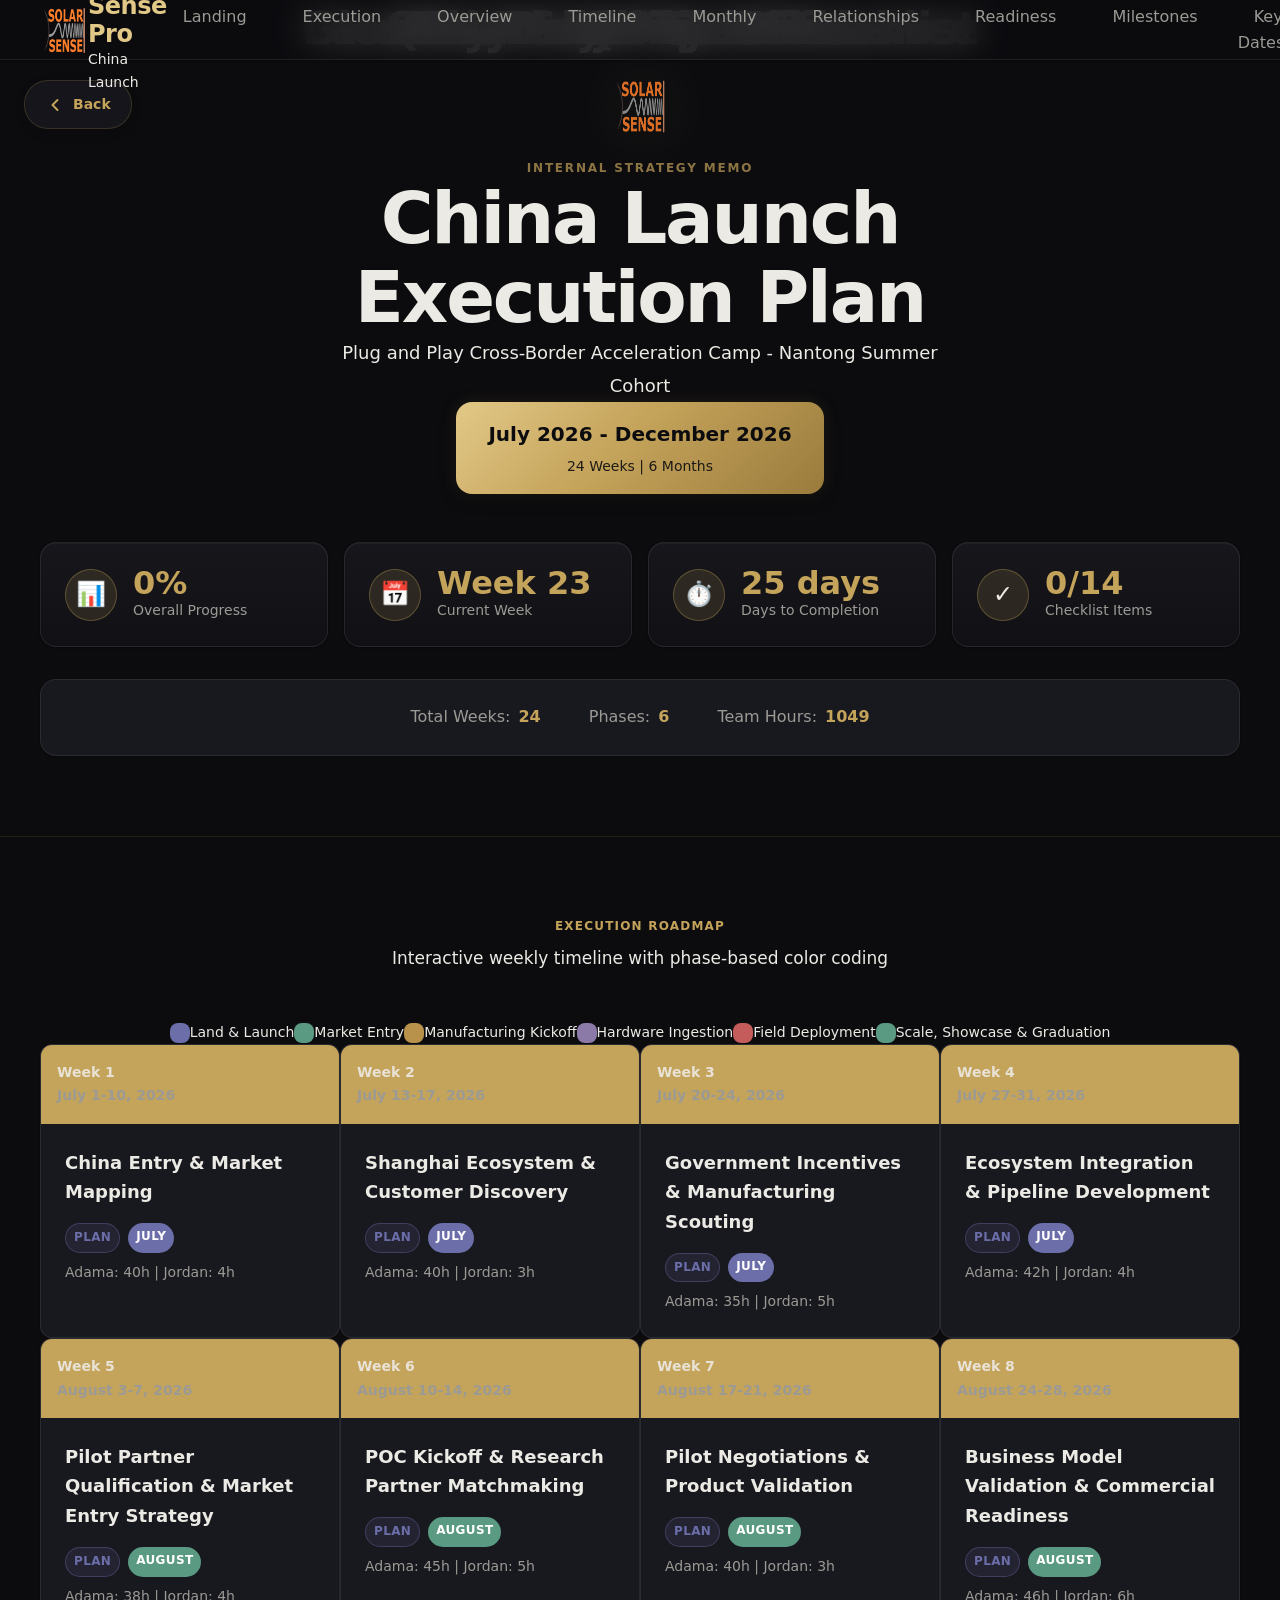
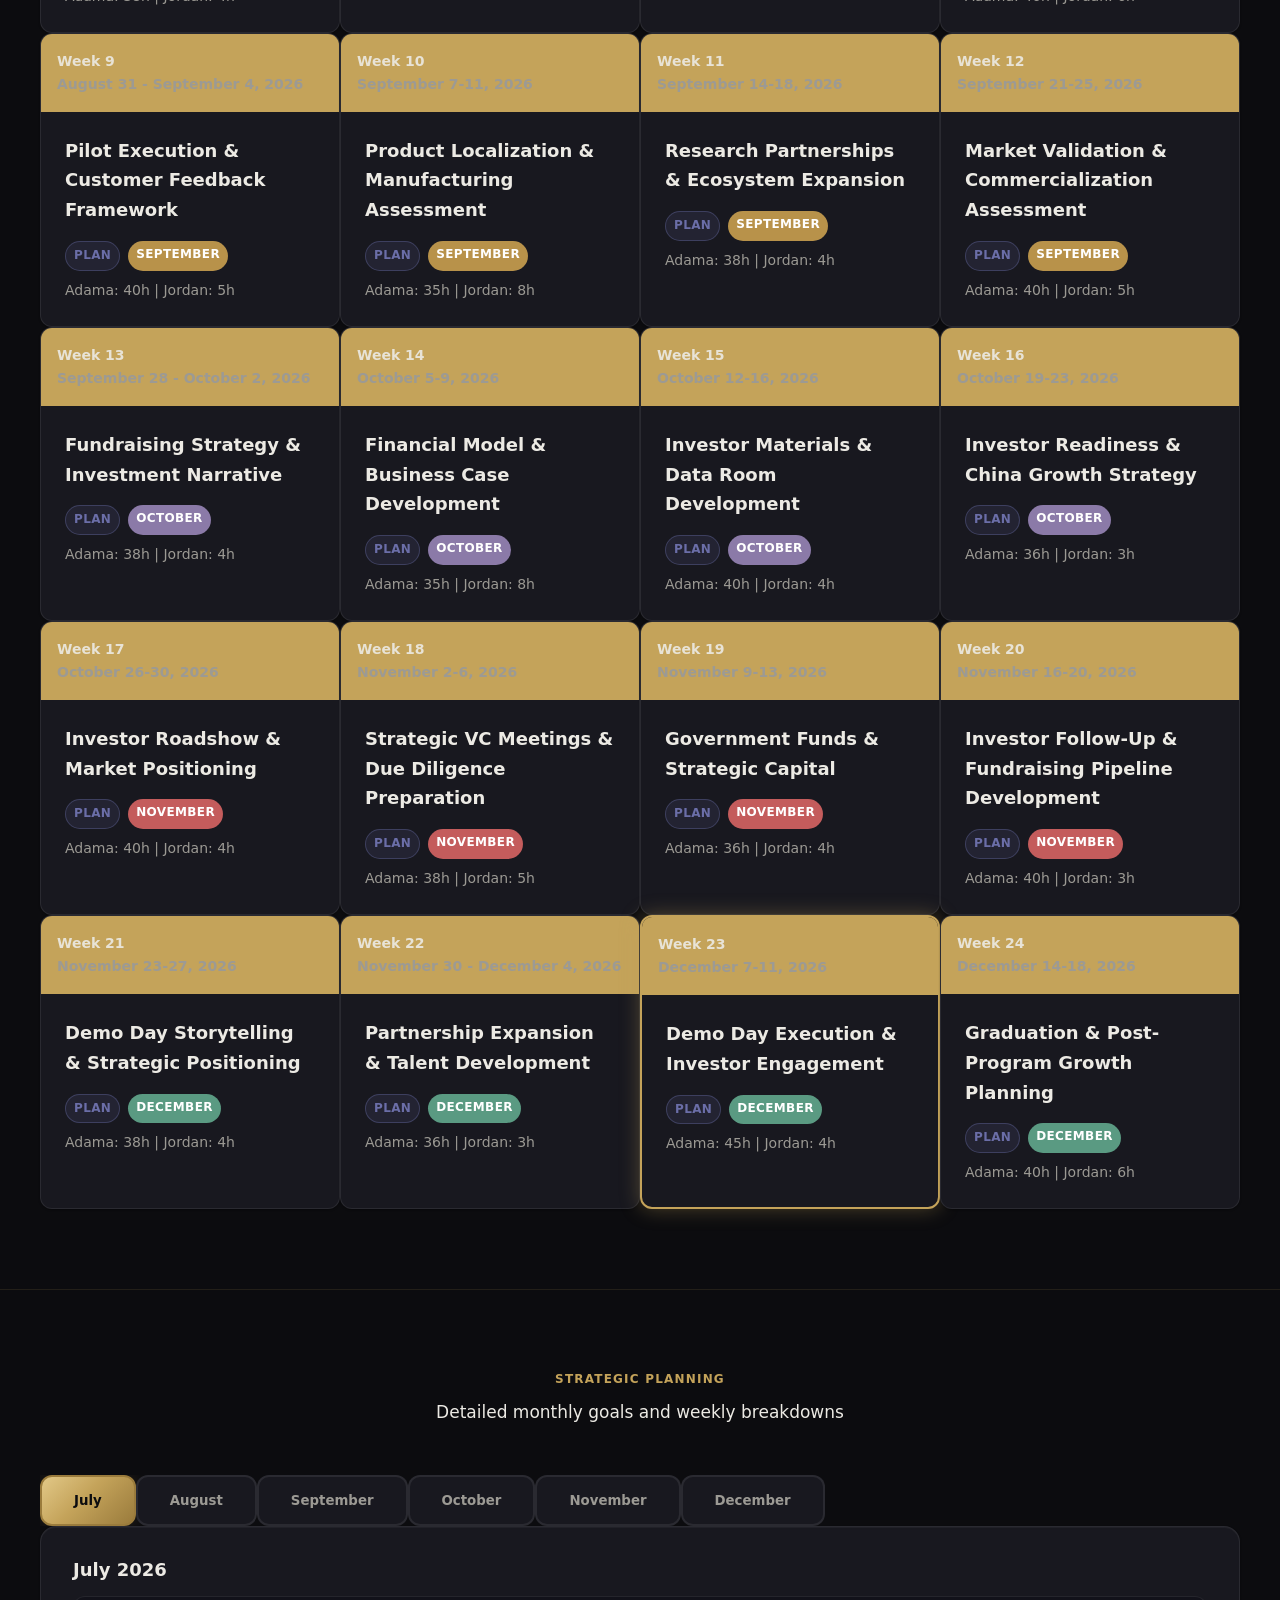
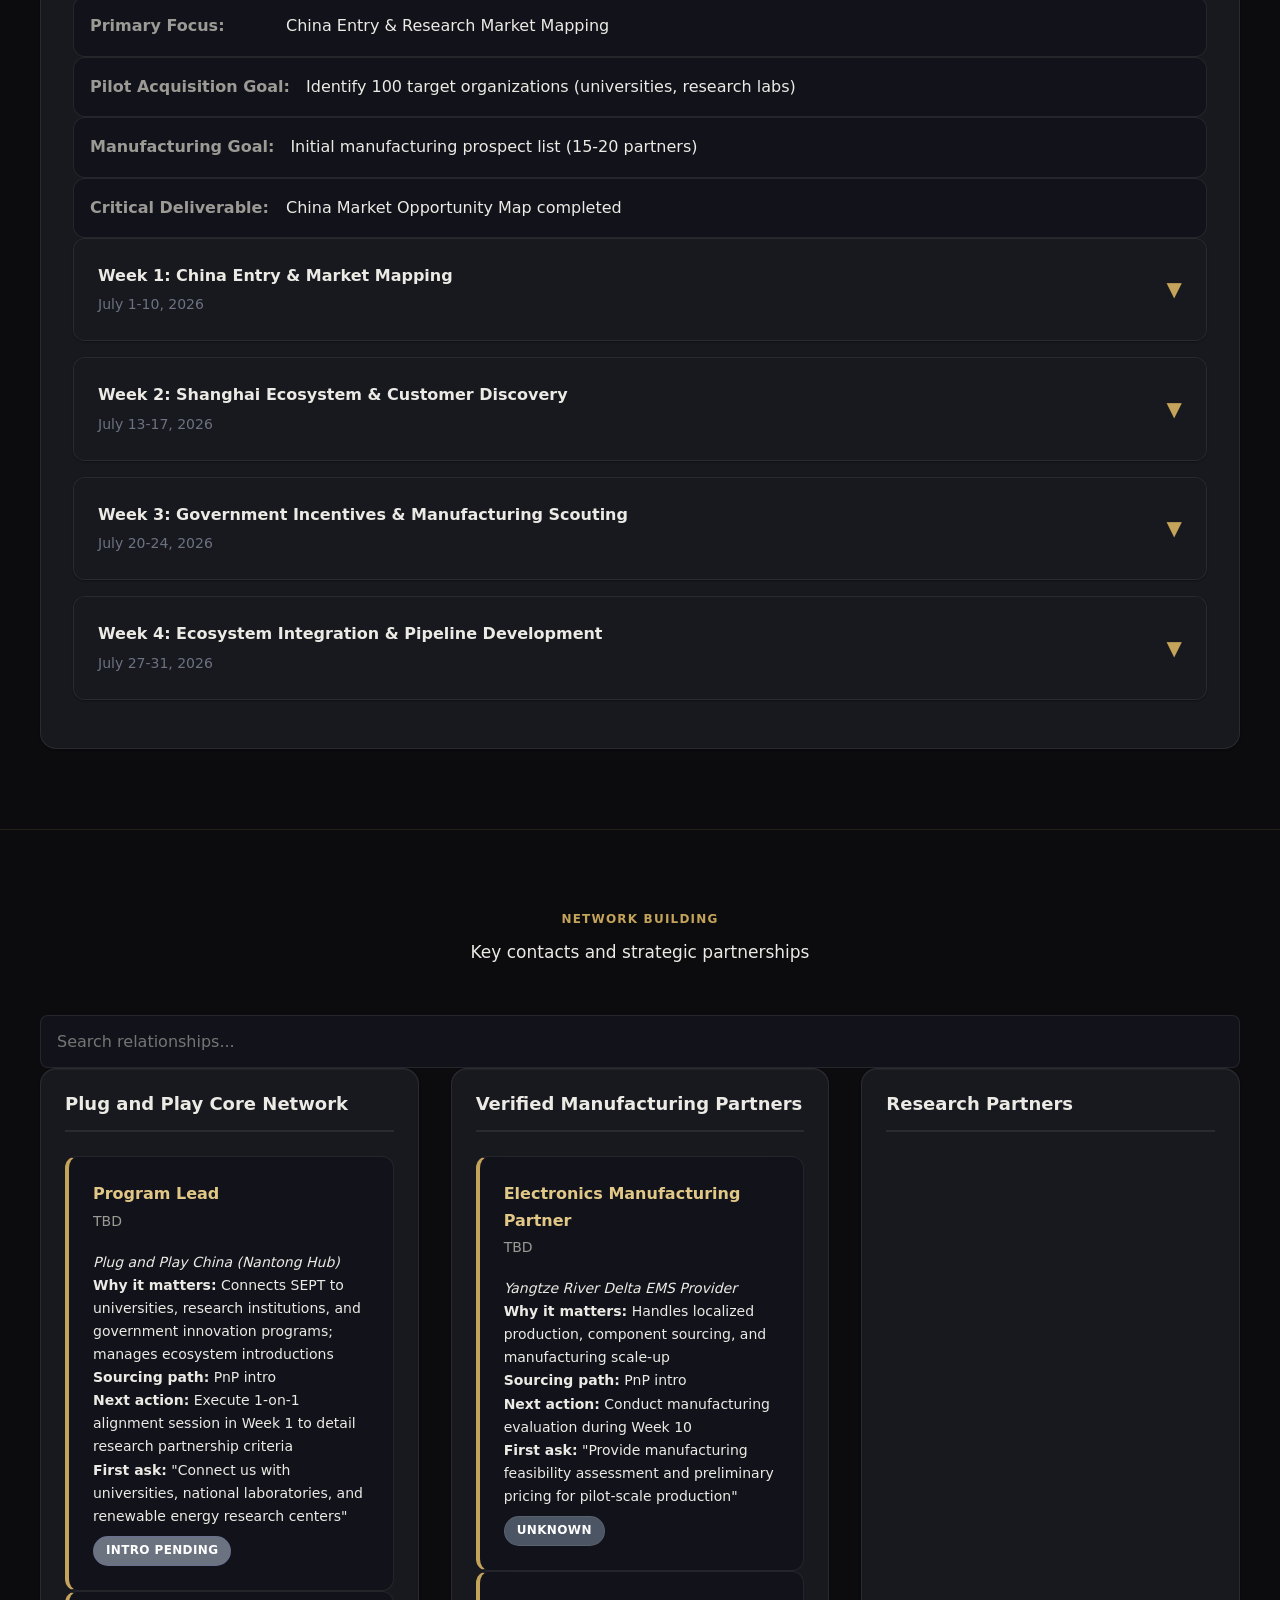
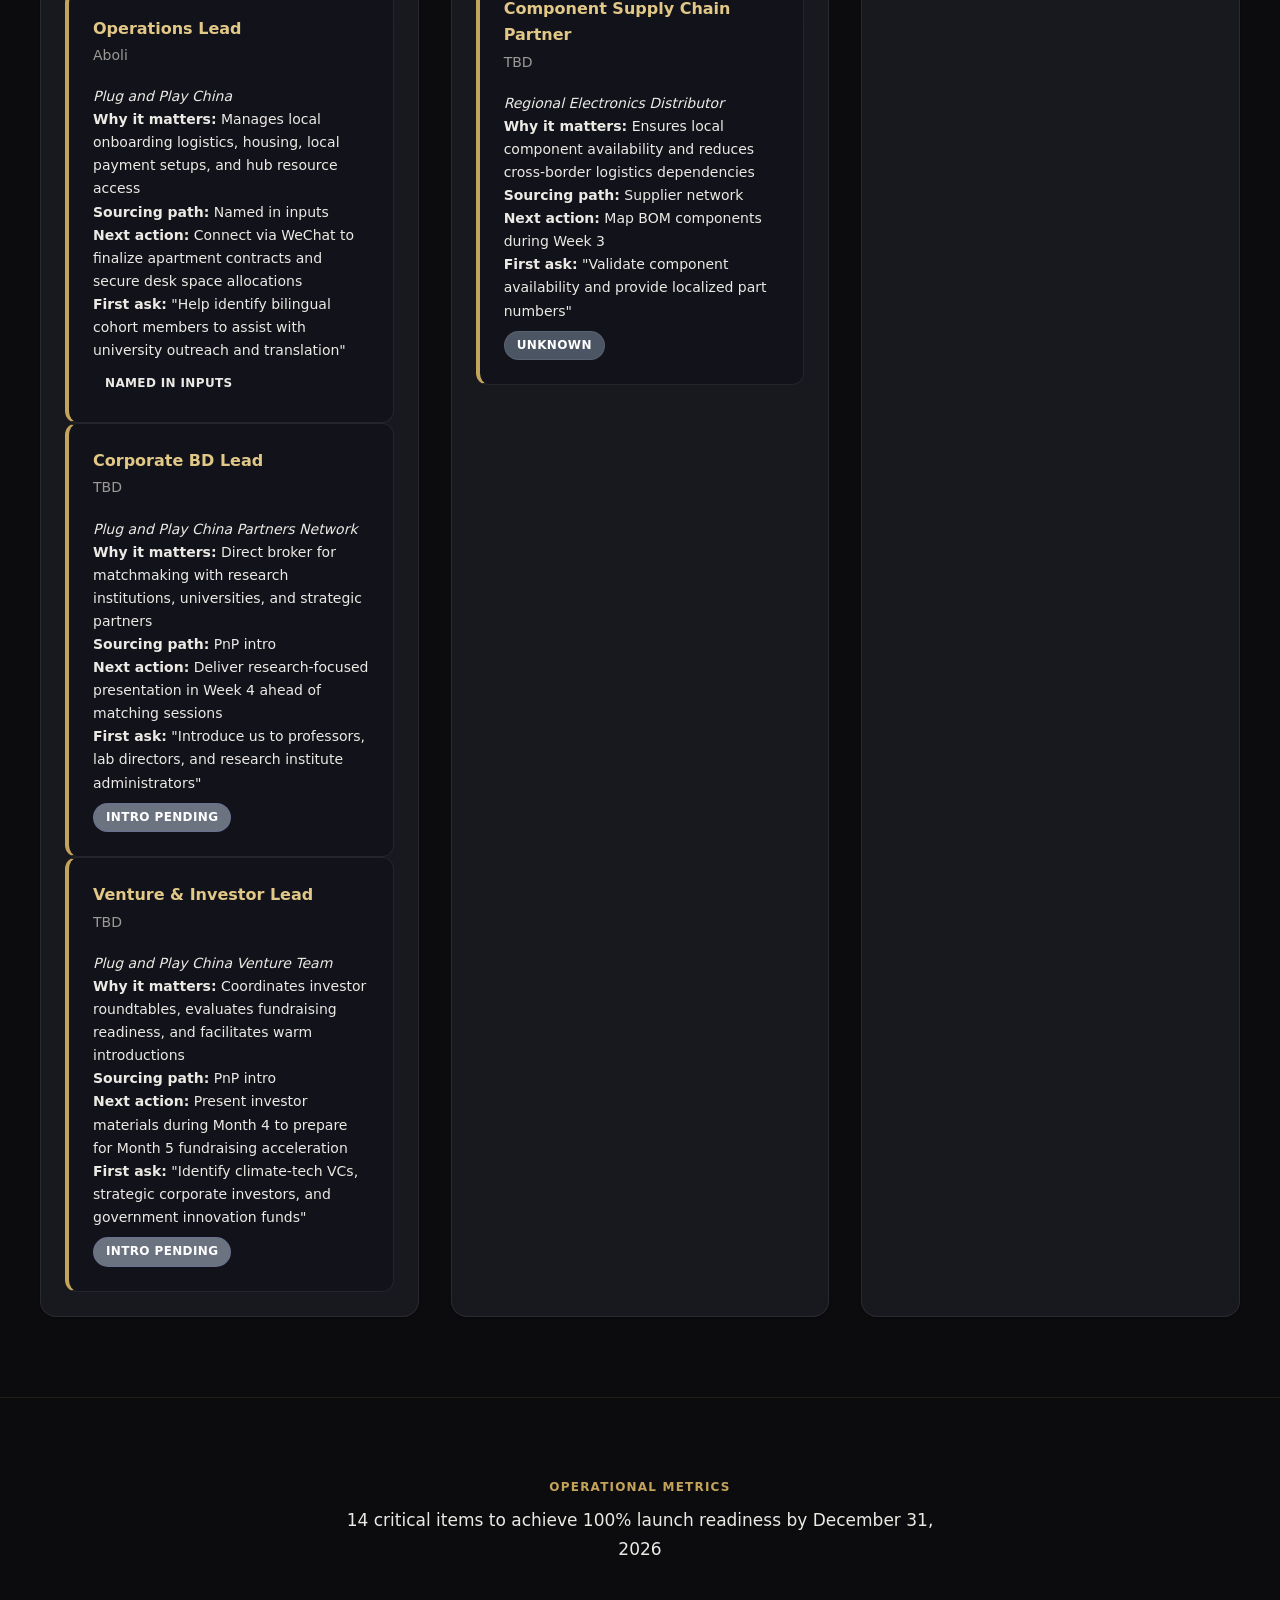
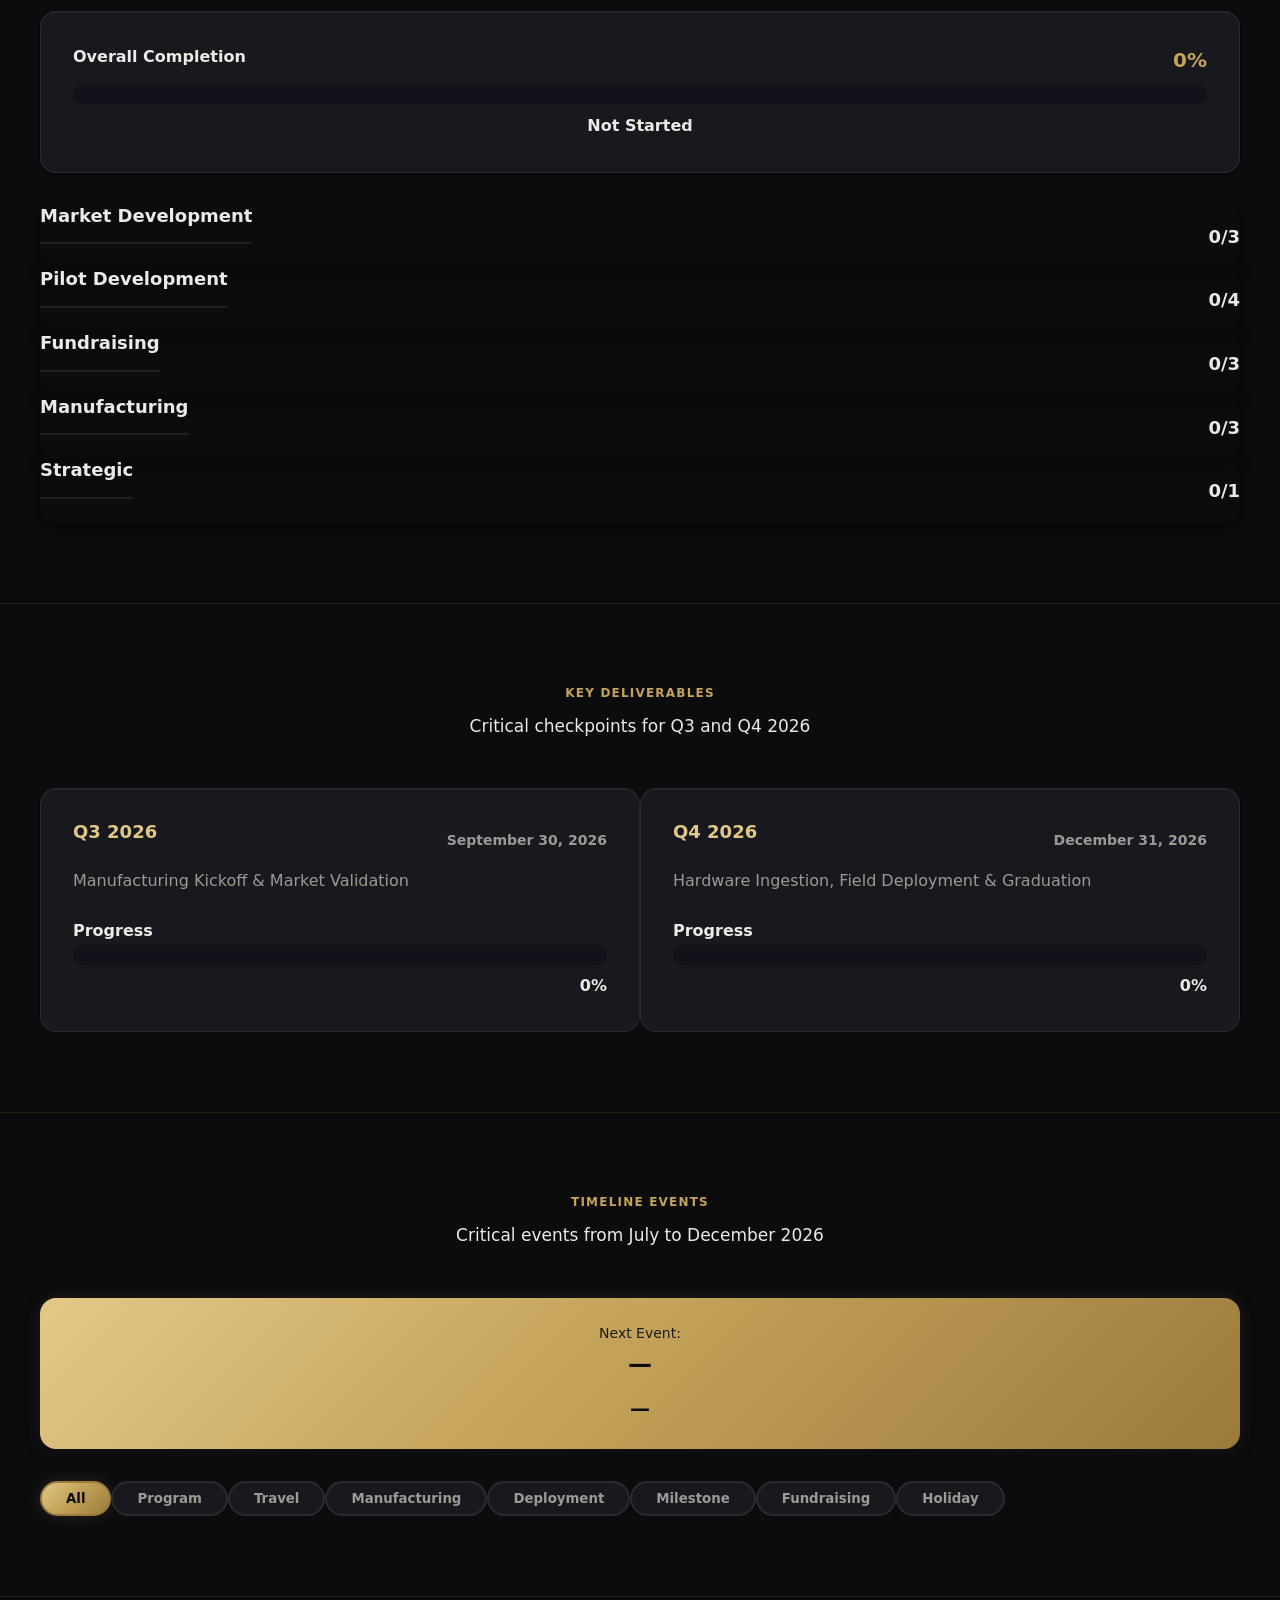
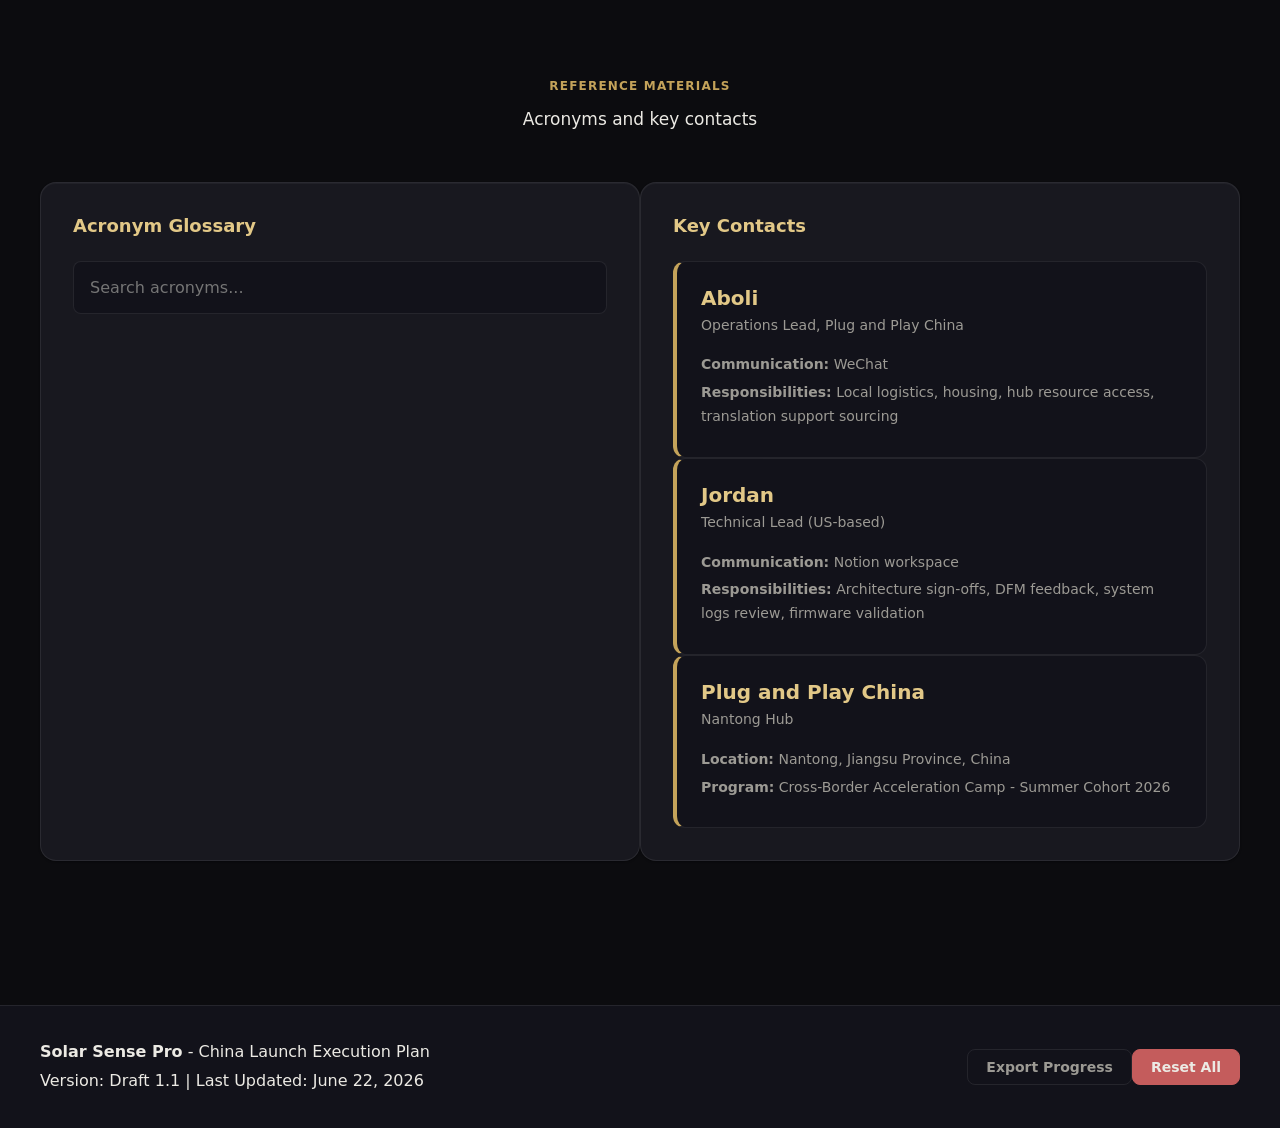
==== commit 03f0a15c: "Align HTML and README with 24-week Solar Sense Pro plan Co-authored-by: Cursor <cursoragent@cursor.c" ====
--- a/execution.html
+++ b/execution.html
@@ -61,7 +61,7 @@
                     <p class="hero-mission">Plug and Play Cross-Border Acceleration Camp - Nantong Summer Cohort</p>
                     <div class="timeline-badge">
                         <span class="timeline-dates">July 2026 - December 2026</span>
-                        <span class="timeline-duration">26 Weeks | 6 Months</span>
+                        <span class="timeline-duration">24 Weeks | 6 Months</span>
                     </div>
                 </div>
 
@@ -99,7 +99,7 @@
                 <div class="quick-stats">
                     <div class="quick-stat">
                         <span class="quick-stat-label">Total Weeks:</span>
-                        <span class="quick-stat-value">26</span>
+                        <span class="quick-stat-value">24</span>
                     </div>
                     <div class="quick-stat">
                         <span class="quick-stat-label">Phases:</span>
@@ -117,16 +117,16 @@
         <section id="timeline" class="section timeline-section">
             <div class="container">
                 <span class="section-eyebrow">Execution Roadmap</span>
-                <h2 class="section-title">26-Week Timeline</h2>
+                <h2 class="section-title">24-Week Timeline</h2>
                 <p class="section-description">Interactive weekly timeline with phase-based color coding</p>
                 
                 <div class="phase-legend">
-                    <div class="legend-item"><span class="legend-color phase-july"></span>Pipeline Seeding</div>
-                    <div class="legend-item"><span class="legend-color phase-august"></span>Audits & Commitments</div>
-                    <div class="legend-item"><span class="legend-color phase-september"></span>Production Kickoff</div>
-                    <div class="legend-item"><span class="legend-color phase-october"></span>Hardware Validation</div>
+                    <div class="legend-item"><span class="legend-color phase-july"></span>Land & Launch</div>
+                    <div class="legend-item"><span class="legend-color phase-august"></span>Market Entry</div>
+                    <div class="legend-item"><span class="legend-color phase-september"></span>Manufacturing Kickoff</div>
+                    <div class="legend-item"><span class="legend-color phase-october"></span>Hardware Ingestion</div>
                     <div class="legend-item"><span class="legend-color phase-november"></span>Field Deployment</div>
-                    <div class="legend-item"><span class="legend-color phase-december"></span>Scale & Graduation</div>
+                    <div class="legend-item"><span class="legend-color phase-december"></span>Scale, Showcase & Graduation</div>
                 </div>
 
                 <div id="timeline-container" class="timeline-container">
@@ -184,9 +184,9 @@
                     </div>
 
                     <div class="relationship-category">
-                        <h3 class="category-title">Target Pilot Champions & Customers</h3>
-                        <div id="pilot-champions-list" class="relationship-list">
-                            <!-- Pilot champion relationships will be dynamically generated here -->
+                        <h3 class="category-title">Research Partners</h3>
+                        <div id="research-partners-list" class="relationship-list">
+                            <!-- Research partner relationships will be dynamically generated here -->
                         </div>
                     </div>
                 </div>
@@ -198,7 +198,7 @@
             <div class="container">
                 <span class="section-eyebrow">Operational Metrics</span>
                 <h2 class="section-title">Launch Readiness Checklist</h2>
-                <p class="section-description">14 critical items to achieve 100% launch readiness by January 1, 2027</p>
+                <p class="section-description">14 critical items to achieve 100% launch readiness by December 31, 2026</p>
 
                 <div class="overall-progress">
                     <div class="progress-header">
@@ -214,18 +214,38 @@
                 <div class="checklist-categories">
                     <div class="checklist-category">
                         <div class="category-header">
-                            <h3 class="category-title">Active Pilot & Field Operations</h3>
-                            <span class="category-count" id="pilot-count">0/4</span>
-                        </div>
-                        <div id="pilot-checklist" class="checklist-items">
-                            <!-- Pilot checklist items will be dynamically generated here -->
+                            <h3 class="category-title">Market Development</h3>
+                            <span class="category-count" id="market-count">0/3</span>
+                        </div>
+                        <div id="market-checklist" class="checklist-items">
+                            <!-- Market development checklist items will be dynamically generated here -->
                         </div>
                     </div>
 
                     <div class="checklist-category">
                         <div class="category-header">
-                            <h3 class="category-title">Validated Manufacturing & Supply Chain</h3>
-                            <span class="category-count" id="manufacturing-count">0/7</span>
+                            <h3 class="category-title">Pilot Development</h3>
+                            <span class="category-count" id="pilot-count">0/4</span>
+                        </div>
+                        <div id="pilot-checklist" class="checklist-items">
+                            <!-- Pilot development checklist items will be dynamically generated here -->
+                        </div>
+                    </div>
+
+                    <div class="checklist-category">
+                        <div class="category-header">
+                            <h3 class="category-title">Fundraising</h3>
+                            <span class="category-count" id="fundraising-count">0/3</span>
+                        </div>
+                        <div id="fundraising-checklist" class="checklist-items">
+                            <!-- Fundraising checklist items will be dynamically generated here -->
+                        </div>
+                    </div>
+
+                    <div class="checklist-category">
+                        <div class="category-header">
+                            <h3 class="category-title">Manufacturing</h3>
+                            <span class="category-count" id="manufacturing-count">0/3</span>
                         </div>
                         <div id="manufacturing-checklist" class="checklist-items">
                             <!-- Manufacturing checklist items will be dynamically generated here -->
@@ -234,11 +254,11 @@
 
                     <div class="checklist-category">
                         <div class="category-header">
-                            <h3 class="category-title">Strategic Network & Post-Program Autonomy</h3>
-                            <span class="category-count" id="network-count">0/3</span>
-                        </div>
-                        <div id="network-checklist" class="checklist-items">
-                            <!-- Network checklist items will be dynamically generated here -->
+                            <h3 class="category-title">Strategic</h3>
+                            <span class="category-count" id="strategic-count">0/1</span>
+                        </div>
+                        <div id="strategic-checklist" class="checklist-items">
+                            <!-- Strategic checklist items will be dynamically generated here -->
                         </div>
                     </div>
                 </div>
@@ -258,7 +278,7 @@
                             <h3 class="milestone-title">Q3 2026</h3>
                             <span class="milestone-date">September 30, 2026</span>
                         </div>
-                        <p class="milestone-subtitle">Commercial Commitments & Production Kickoff</p>
+                        <p class="milestone-subtitle">Manufacturing Kickoff & Market Validation</p>
                         <div id="q3-criteria" class="milestone-criteria">
                             <!-- Q3 criteria will be dynamically generated here -->
                         </div>
@@ -276,7 +296,7 @@
                             <h3 class="milestone-title">Q4 2026</h3>
                             <span class="milestone-date">December 31, 2026</span>
                         </div>
-                        <p class="milestone-subtitle">Live Field Operations & Scale Readiness</p>
+                        <p class="milestone-subtitle">Hardware Ingestion, Field Deployment & Graduation</p>
                         <div id="q4-criteria" class="milestone-criteria">
                             <!-- Q4 criteria will be dynamically generated here -->
                         </div>
@@ -297,7 +317,7 @@
             <div class="container">
                 <span class="section-eyebrow">Timeline Events</span>
                 <h2 class="section-title">Key Dates Calendar</h2>
-                <p class="section-description">Critical events from July 2026 to January 2027</p>
+                <p class="section-description">Critical events from July to December 2026</p>
 
                 <div class="countdown-banner" id="next-event-banner">
                     <span class="countdown-label">Next Event:</span>
@@ -376,7 +396,7 @@
             <div class="footer-content">
                 <div class="footer-info">
                     <p><strong>Solar Sense Pro</strong> - China Launch Execution Plan</p>
-                    <p>Version: Draft 1.0 | Last Updated: June 18, 2026</p>
+                    <p>Version: Draft 1.1 | Last Updated: June 22, 2026</p>
                 </div>
                 <div class="footer-actions">
                     <button id="export-btn" class="btn btn-secondary">Export Progress</button>
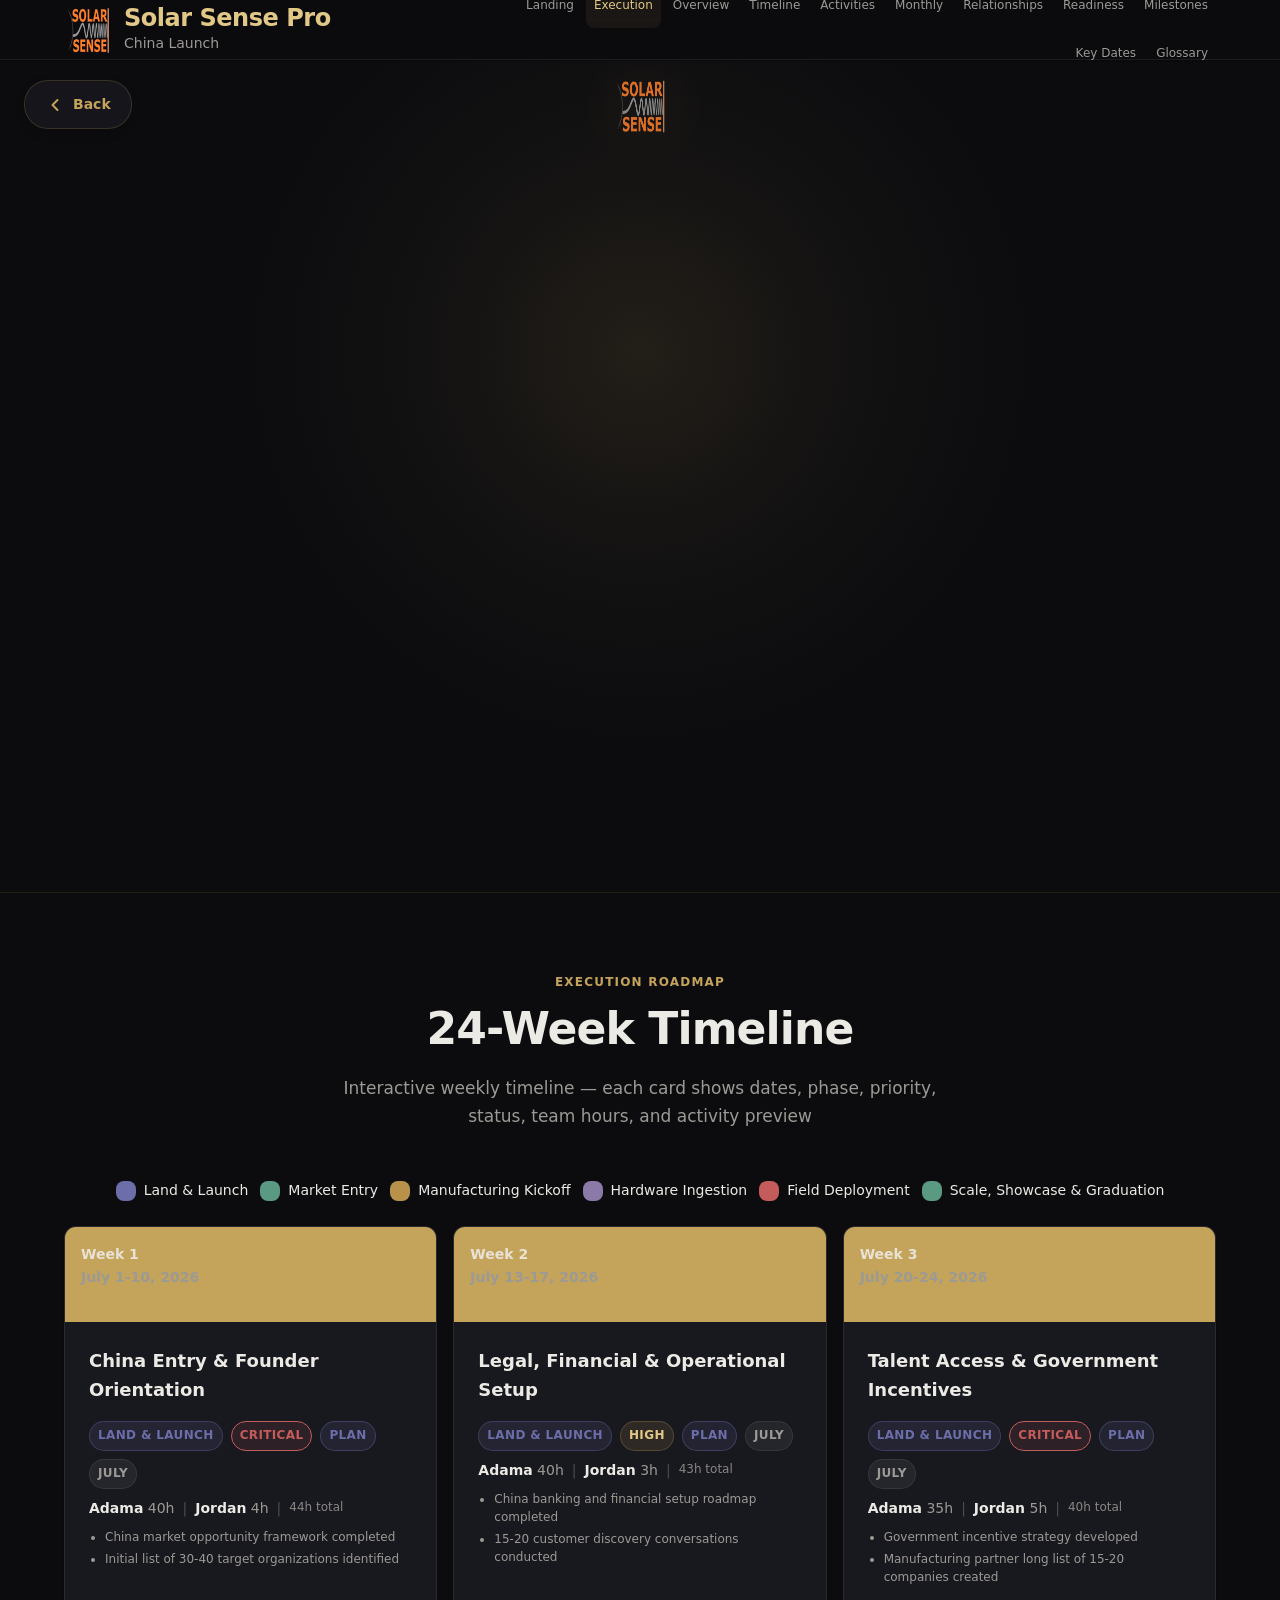
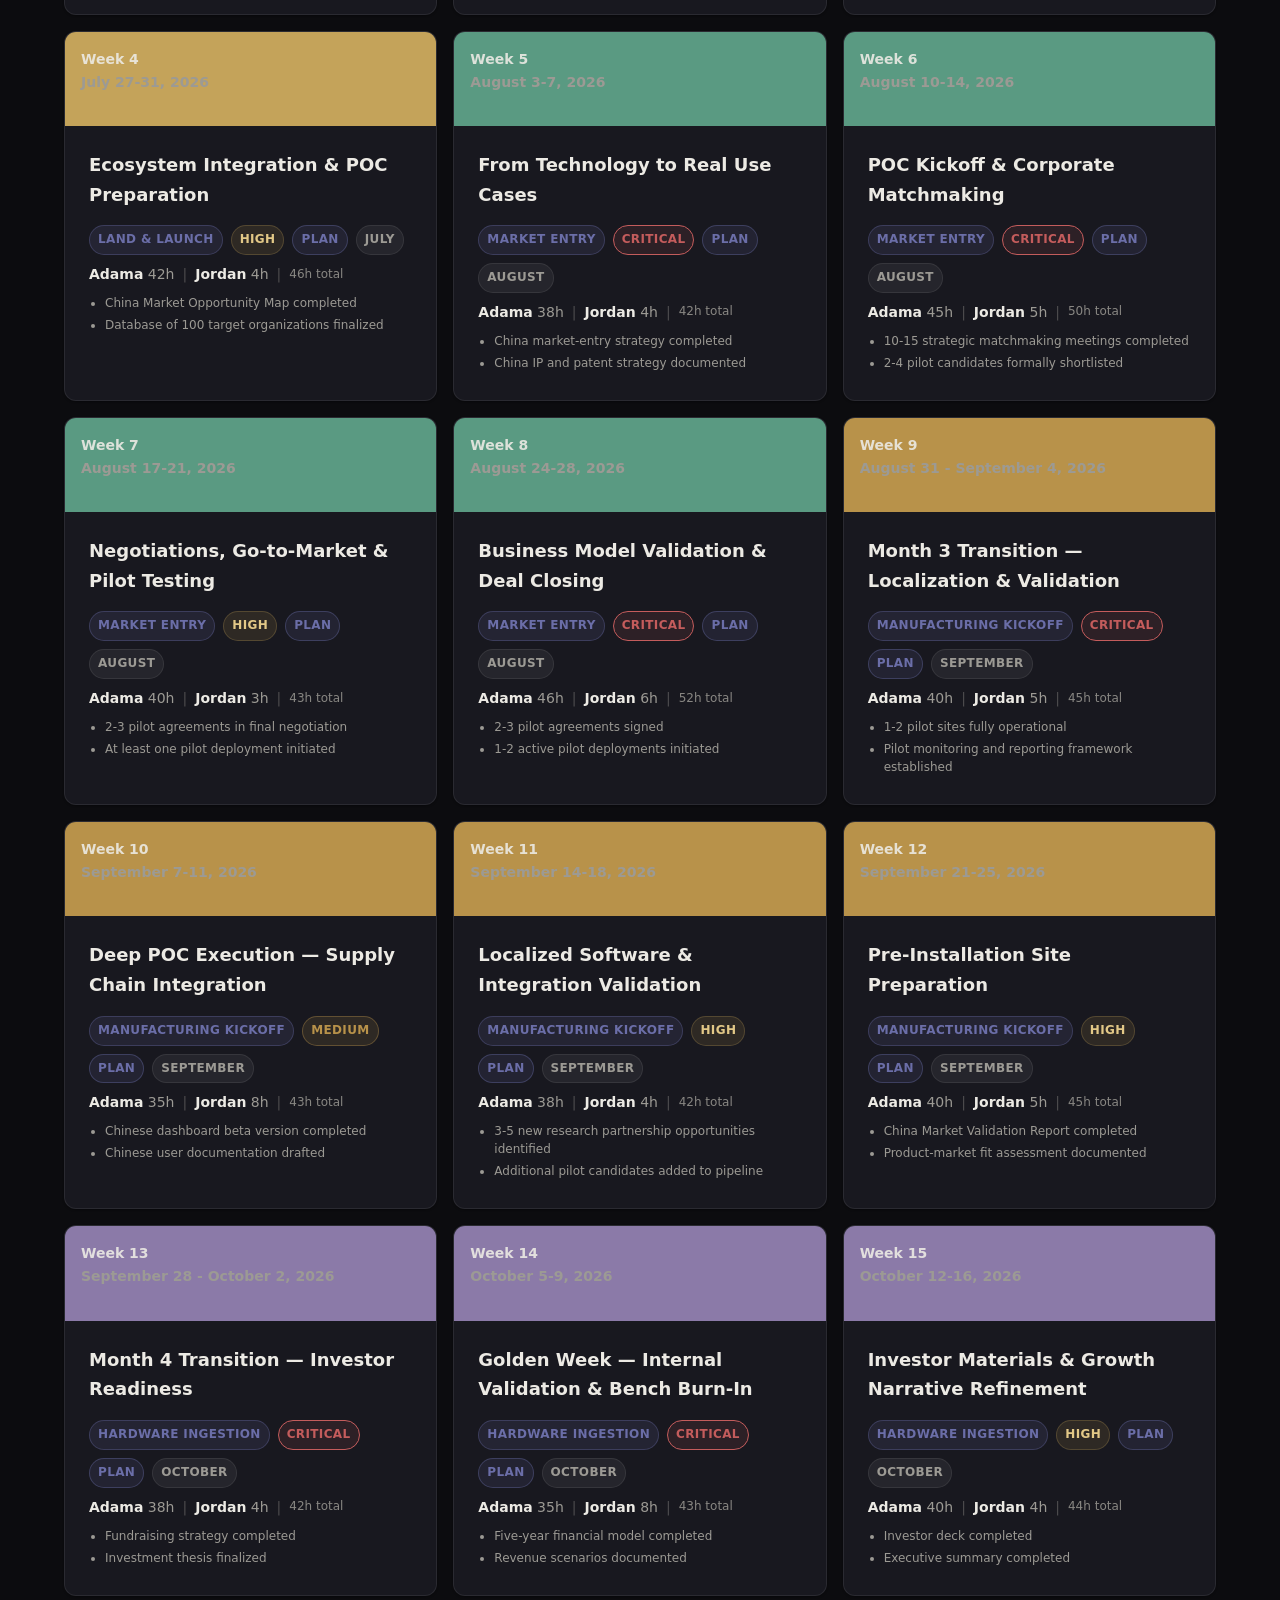
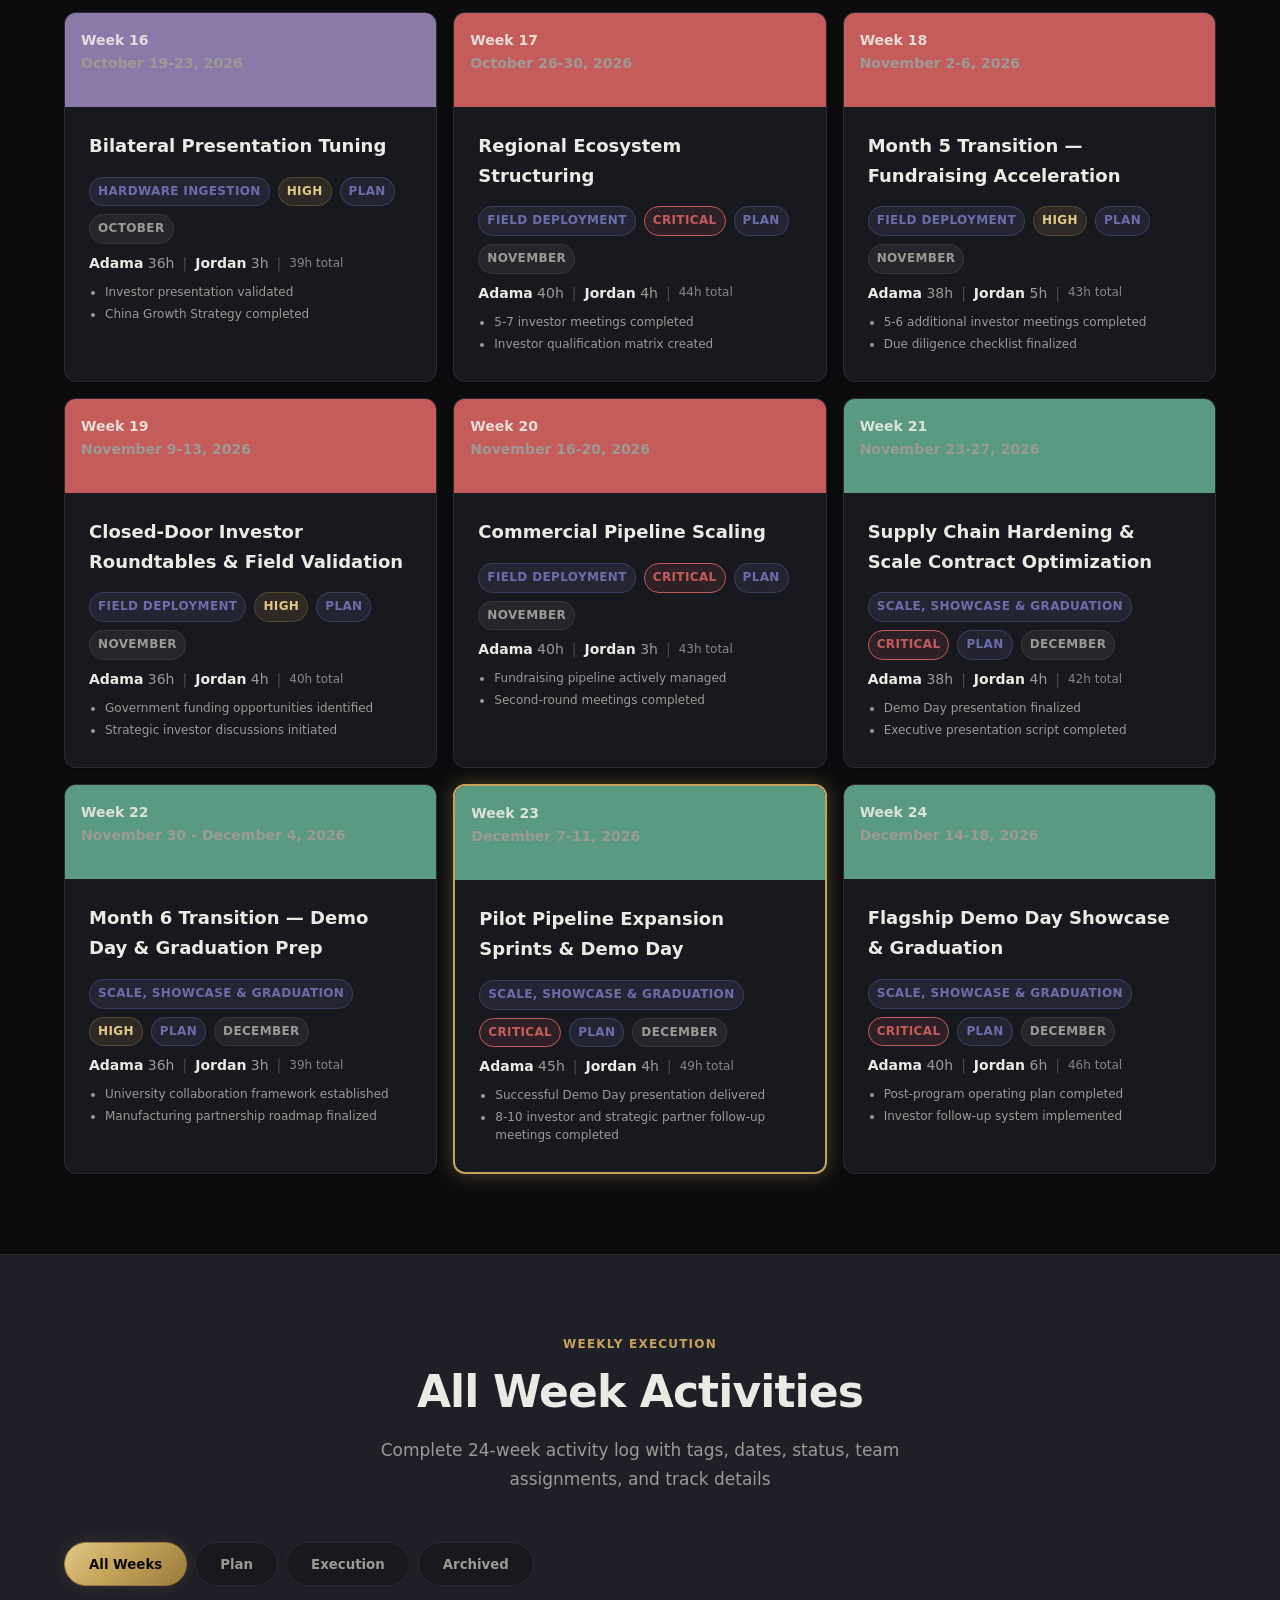
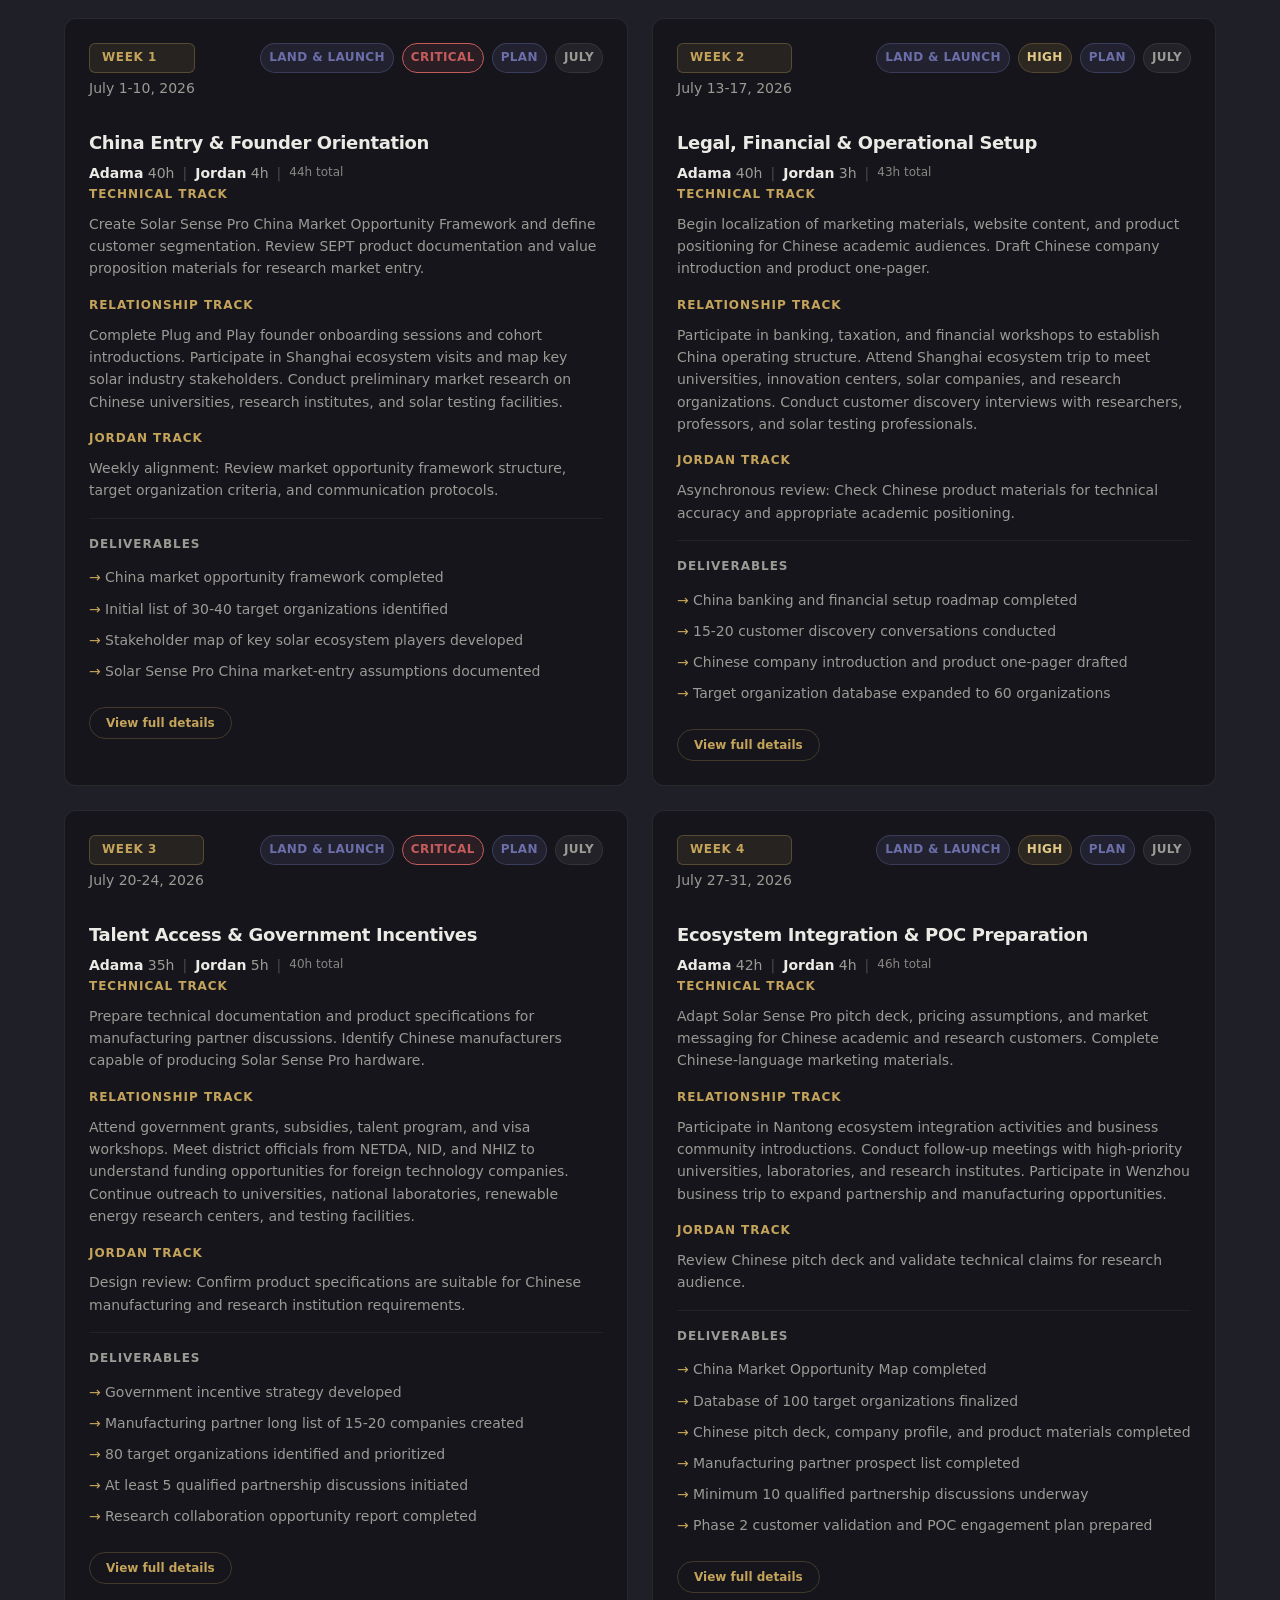
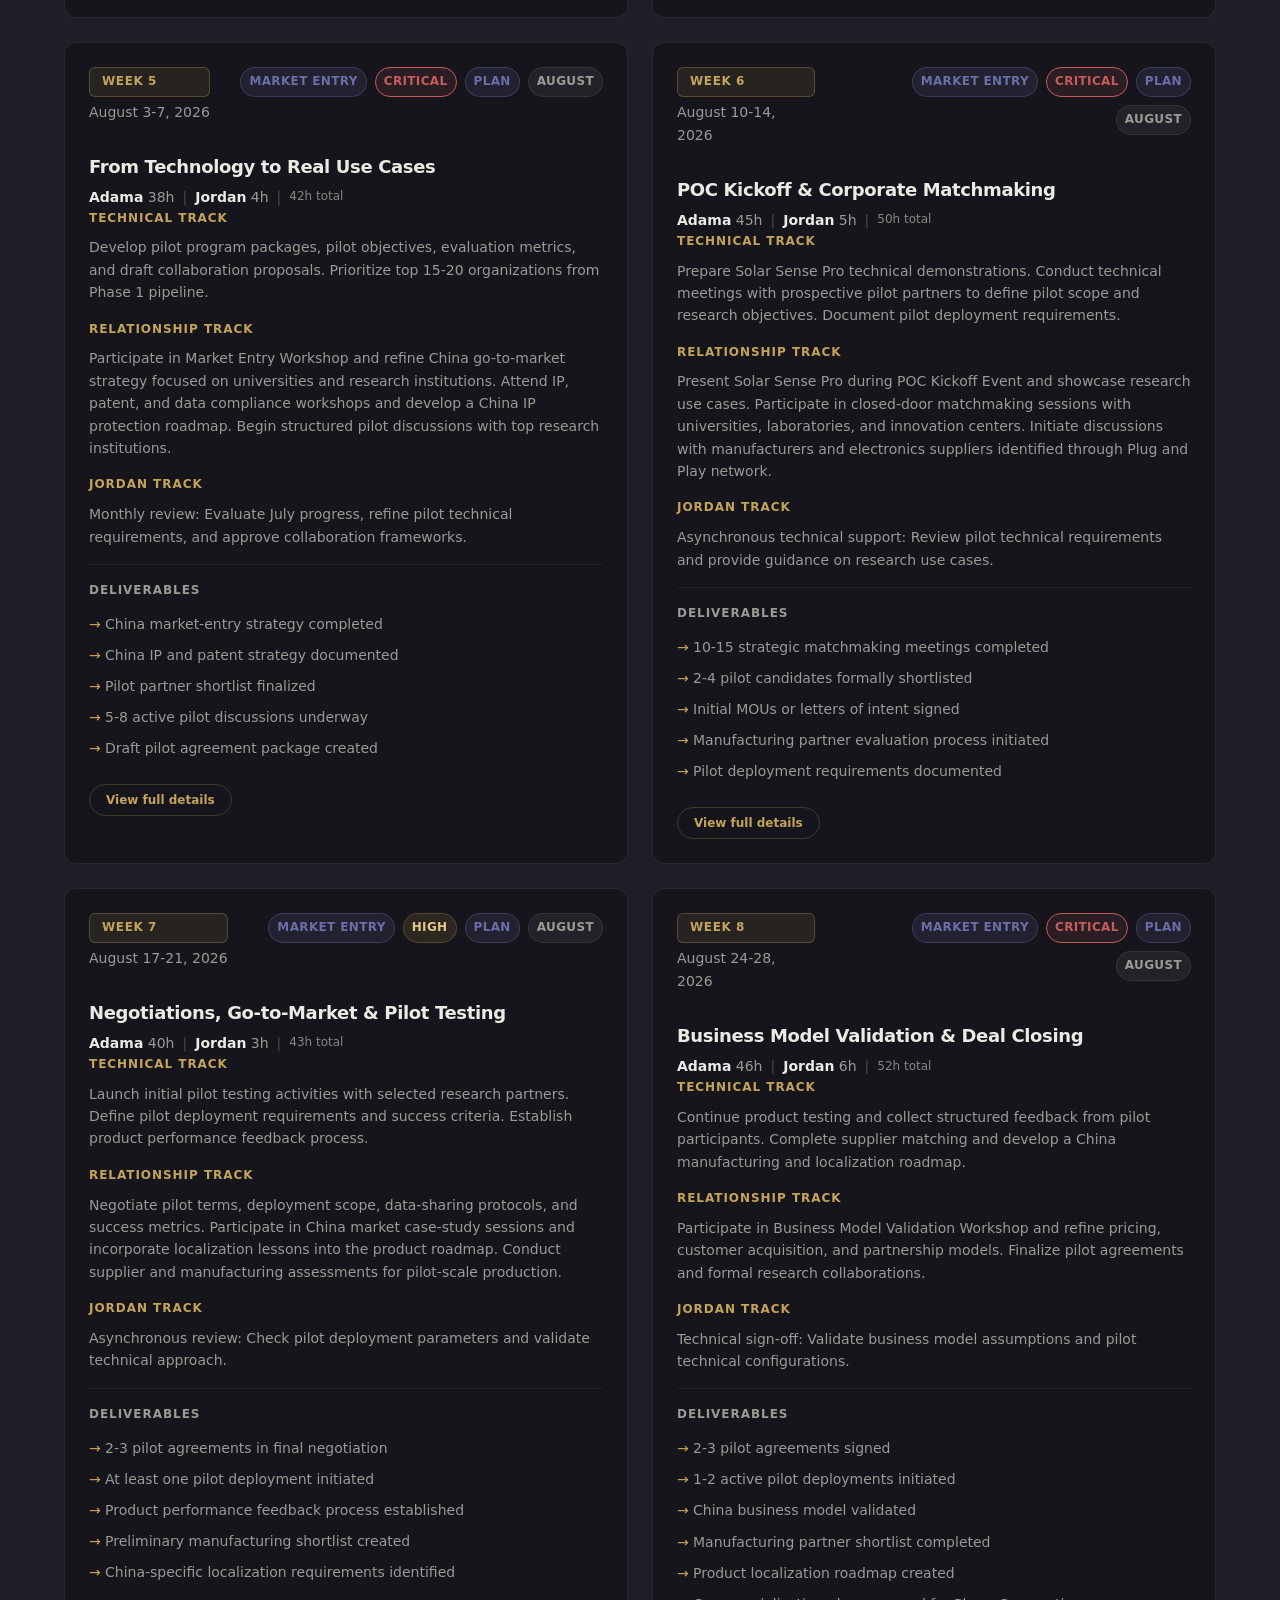
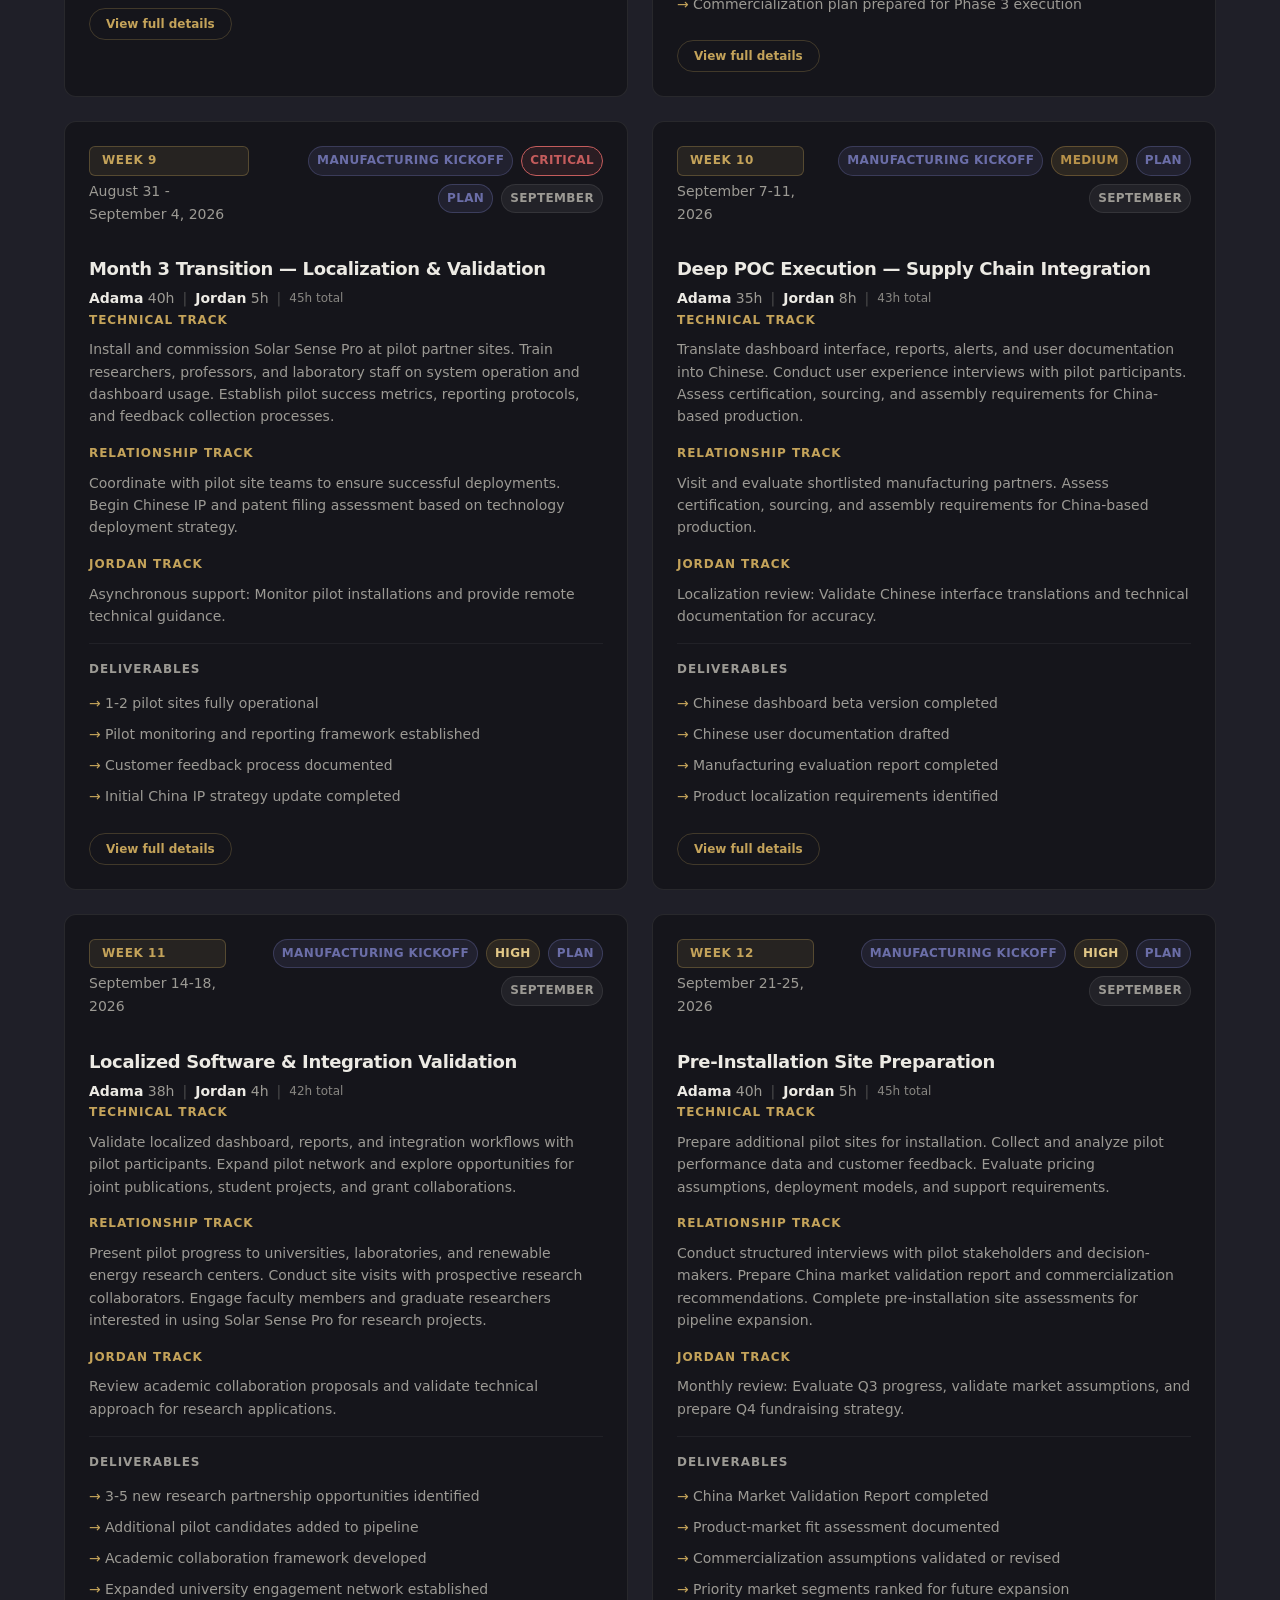
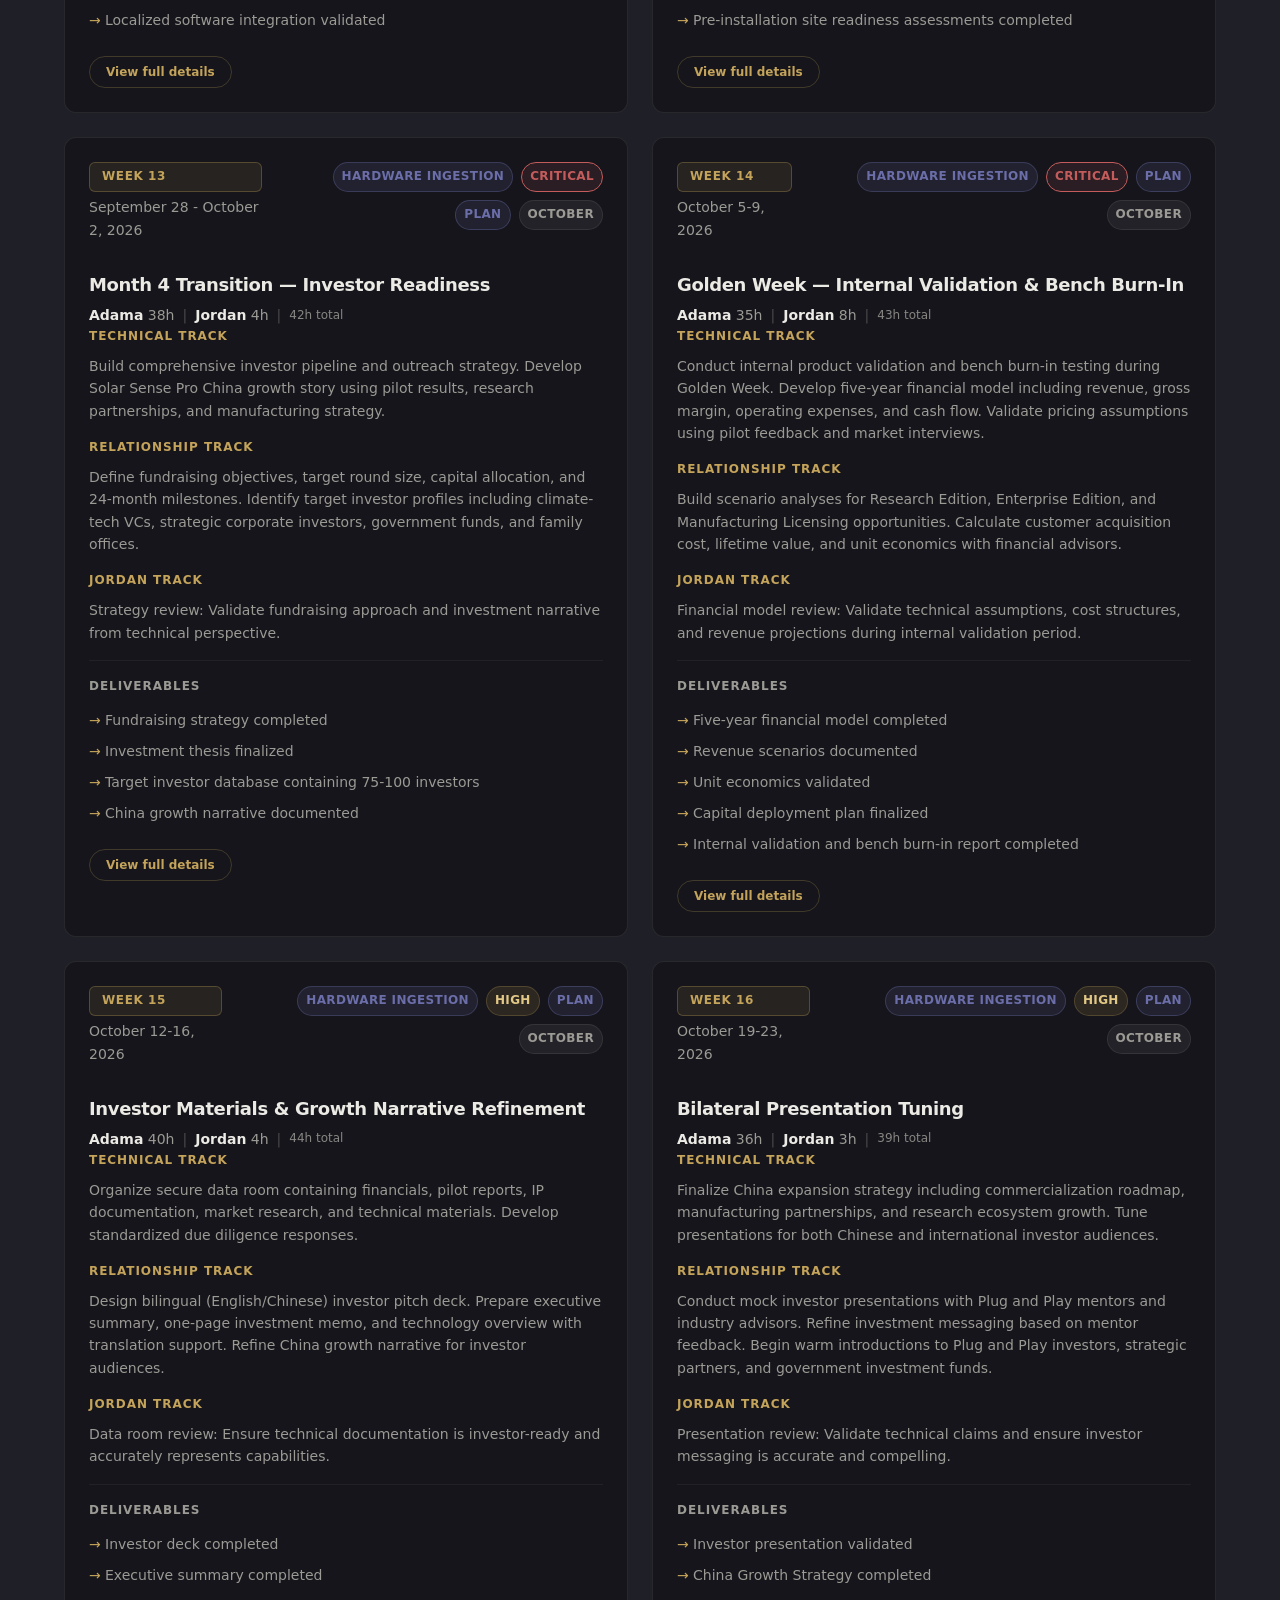
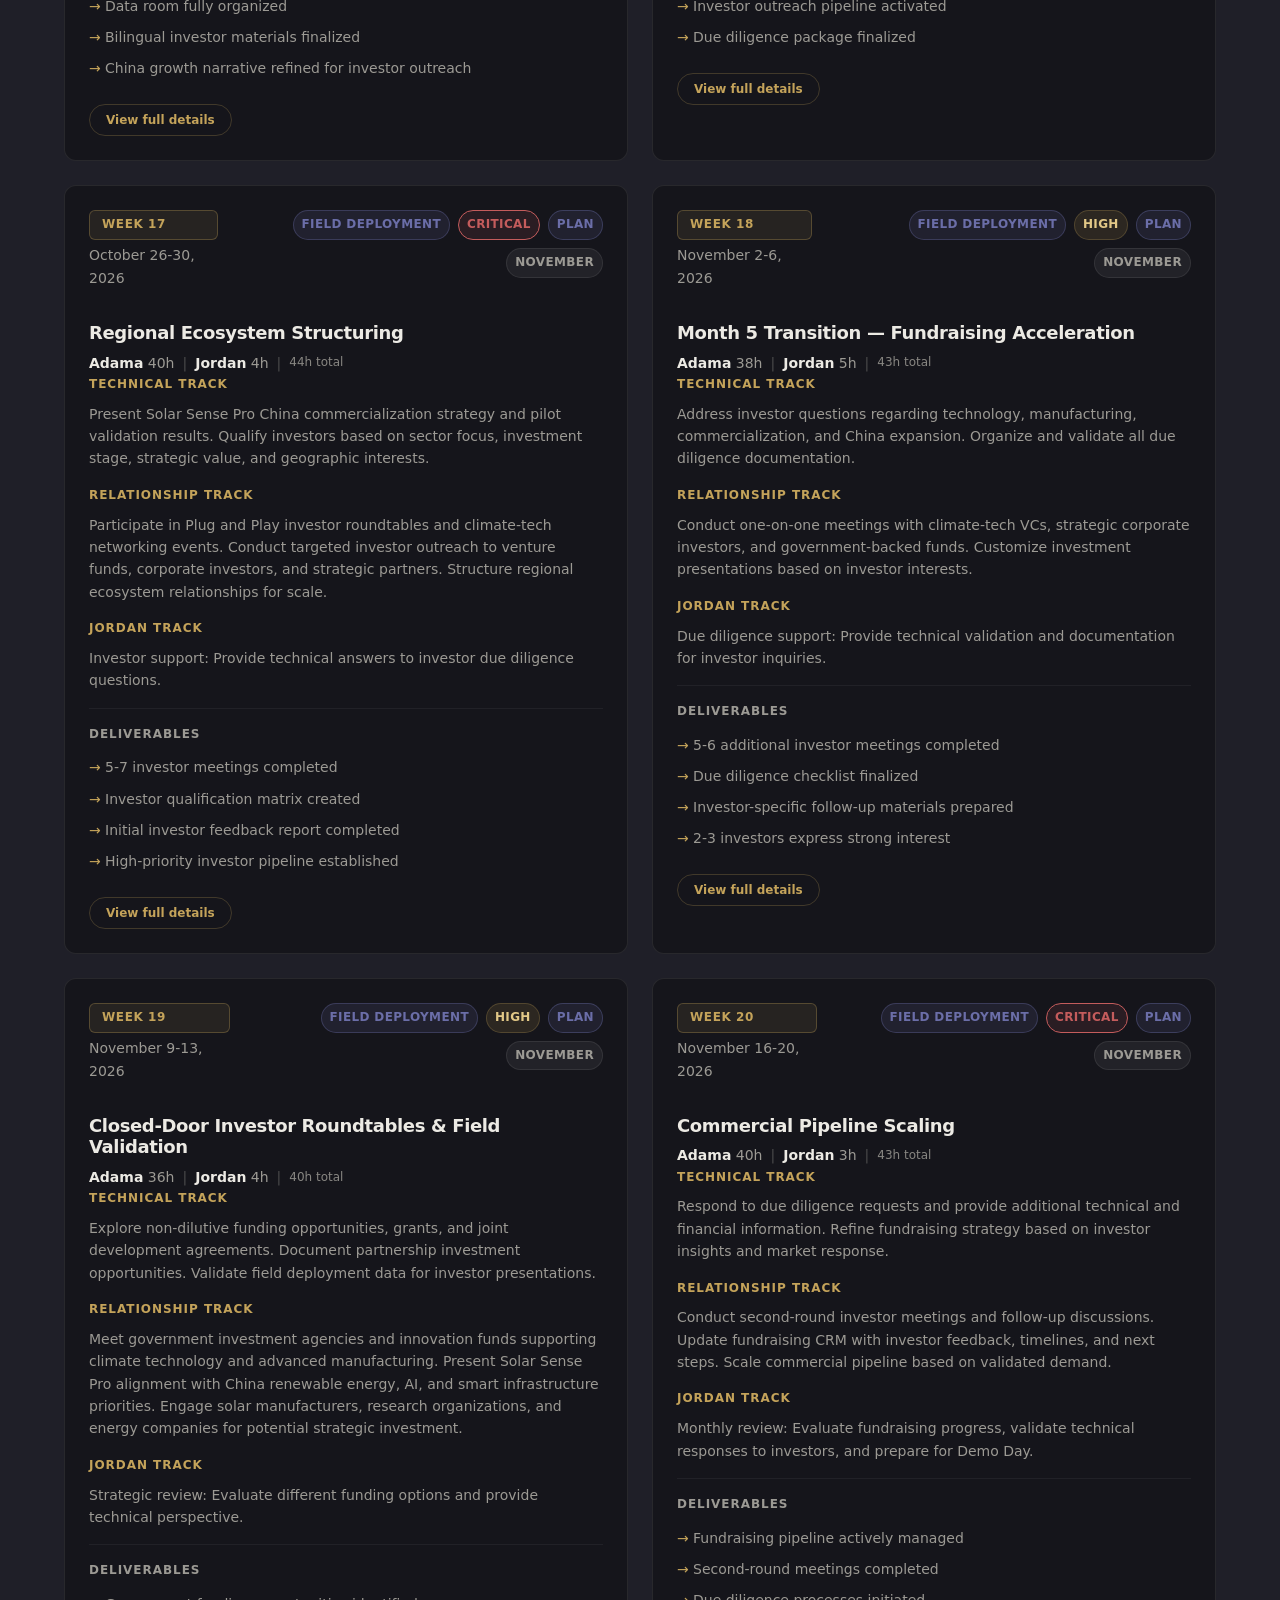
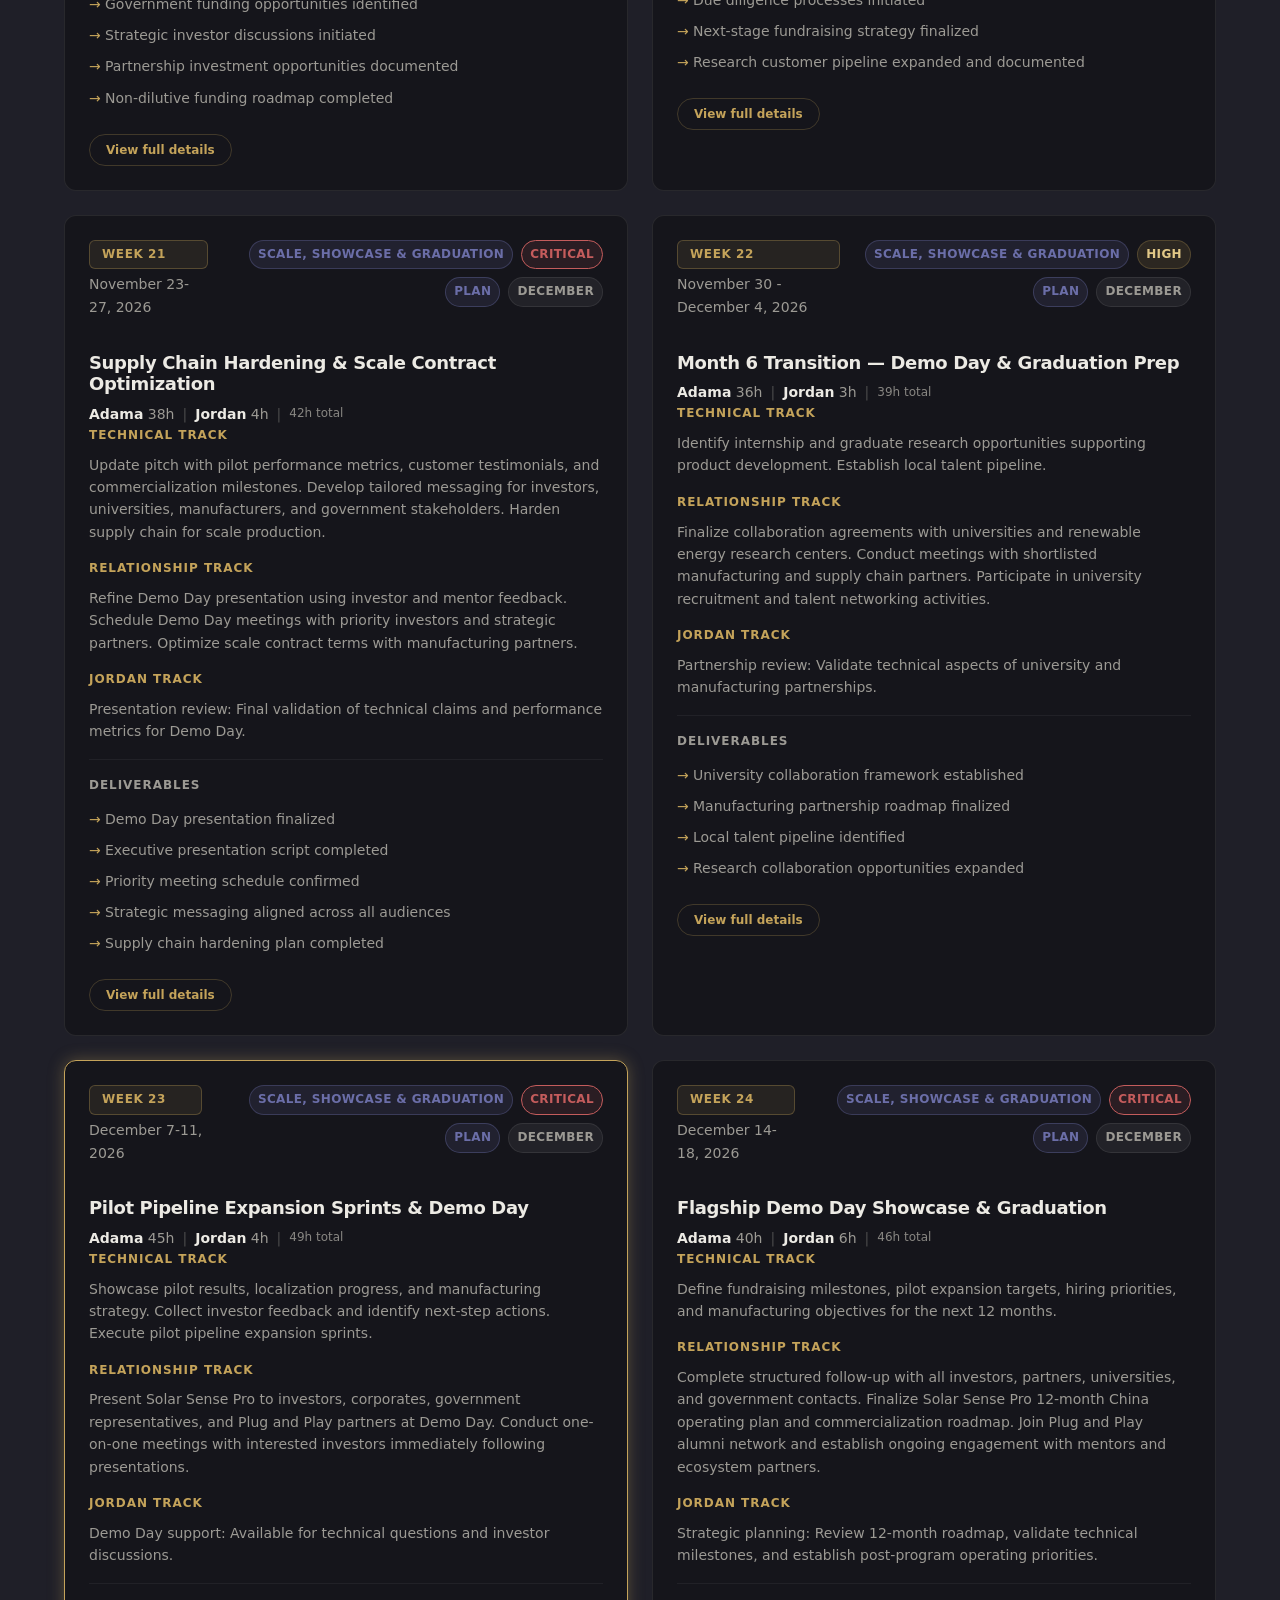
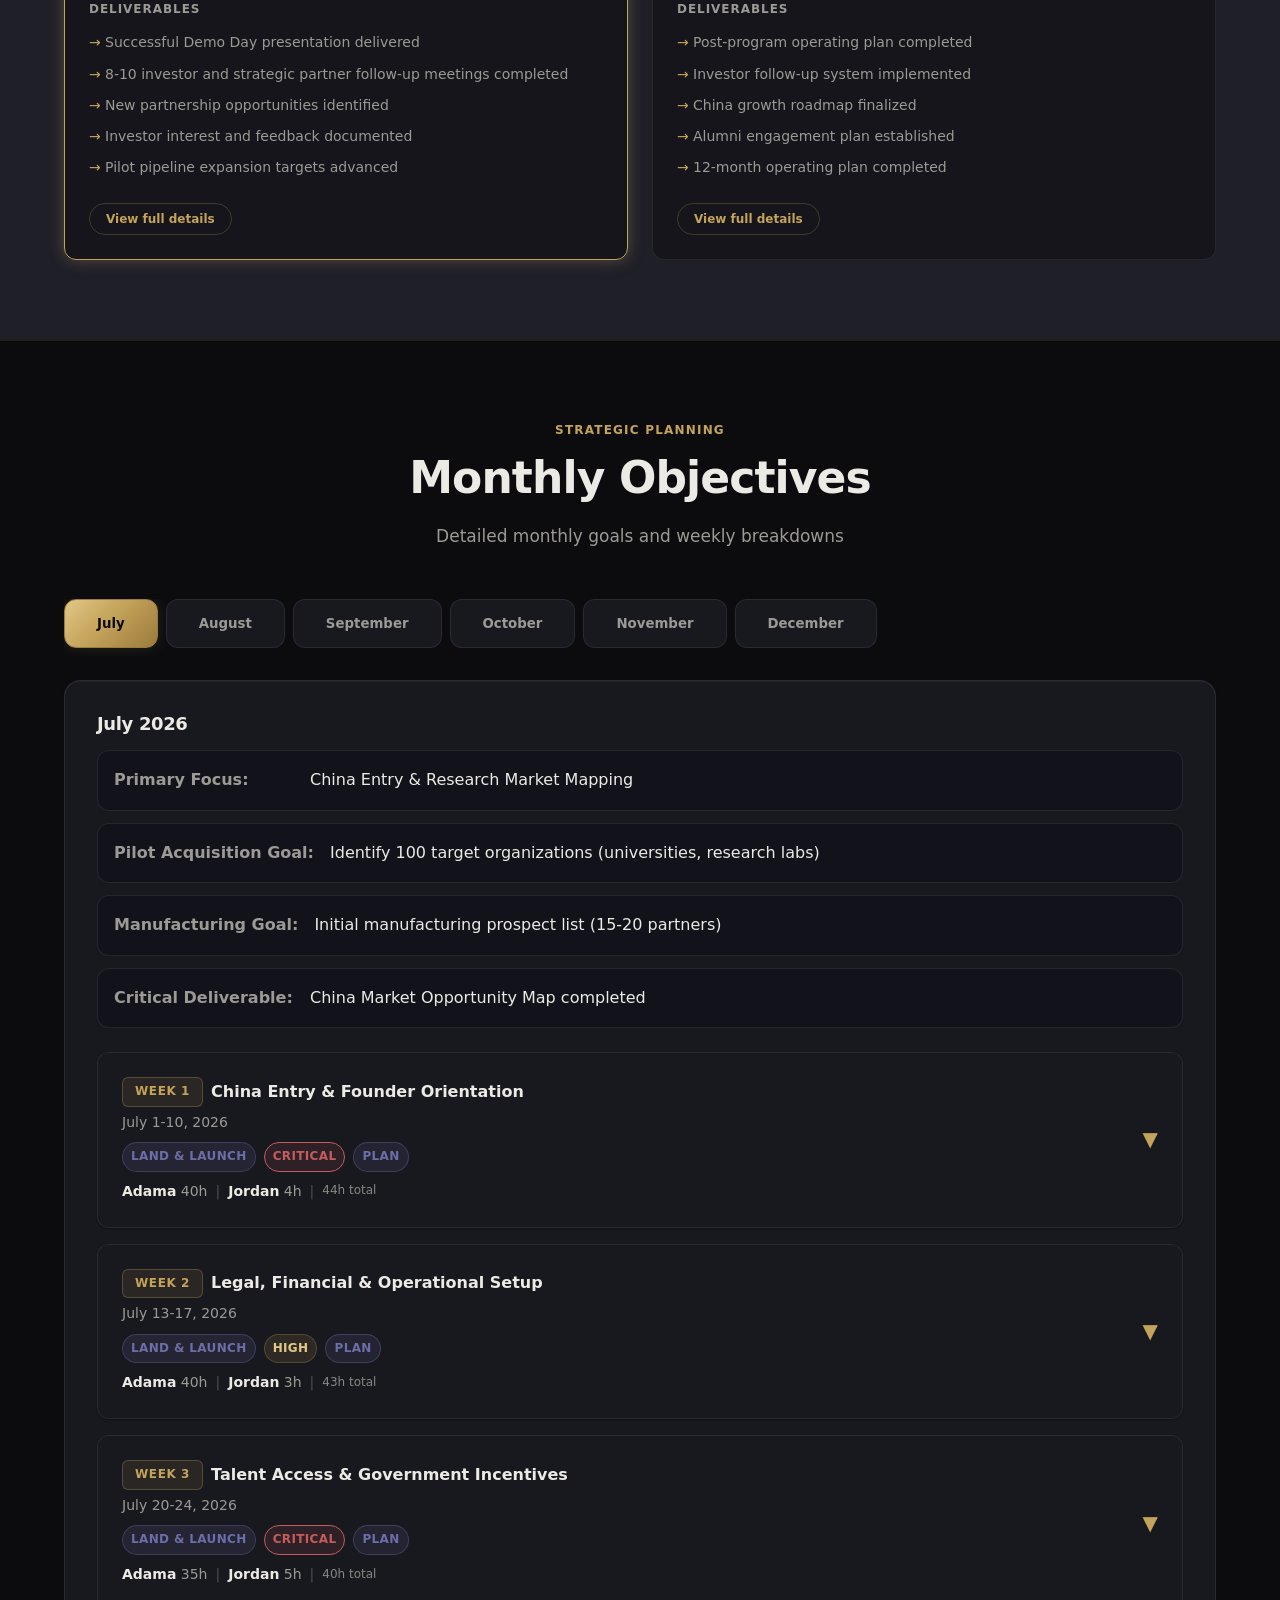
==== commit 7d019090: "Show all week activities with tags, dates, status, and team on execution dashboard Co-authored-by: C" ====
--- a/execution.html
+++ b/execution.html
@@ -30,6 +30,7 @@
                         <li><a href="execution.html" class="nav-link active">Execution</a></li>
                         <li><a href="#overview" class="nav-link">Overview</a></li>
                         <li><a href="#timeline" class="nav-link">Timeline</a></li>
+                        <li><a href="#week-activities" class="nav-link">Activities</a></li>
                         <li><a href="#monthly" class="nav-link">Monthly</a></li>
                         <li><a href="#relationships" class="nav-link">Relationships</a></li>
                         <li><a href="#checklist" class="nav-link">Readiness</a></li>
@@ -52,42 +53,44 @@
 
     <main class="main">
         <!-- Dashboard Overview Section -->
-        <section id="overview" class="section overview-section">
+        <section id="overview" class="section overview-section" data-spotlight>
+            <div class="hero-spotlight" aria-hidden="true"></div>
+            <div class="hero-particles" data-particles aria-hidden="true"></div>
             <img src="assets/logo.png" alt="Solar Sense Pro" class="execution-floating-logo">
             <div class="container">
                 <div class="execution-hero">
-                    <span class="hero-eyebrow">Internal Strategy Memo</span>
-                    <h1 class="hero-title execution-hero-title">China Launch Execution Plan</h1>
-                    <p class="hero-mission">Plug and Play Cross-Border Acceleration Camp - Nantong Summer Cohort</p>
-                    <div class="timeline-badge">
+                    <span class="hero-eyebrow" data-reveal>Internal Strategy Memo</span>
+                    <h1 class="hero-title execution-hero-title" data-reveal>China Launch Execution Plan</h1>
+                    <p class="hero-mission" data-reveal>Plug and Play Cross-Border Acceleration Camp - Nantong Summer Cohort</p>
+                    <div class="timeline-badge" data-reveal>
                         <span class="timeline-dates">July 2026 - December 2026</span>
                         <span class="timeline-duration">24 Weeks | 6 Months</span>
                     </div>
                 </div>
 
-                <div class="stats-grid">
-                    <div class="stat-card">
+                <div class="stats-grid" data-reveal-group>
+                    <div class="stat-card" data-reveal data-tilt>
                         <div class="stat-icon">📊</div>
                         <div class="stat-content">
                             <div class="stat-value" id="overall-progress">0%</div>
                             <div class="stat-label">Overall Progress</div>
                         </div>
                     </div>
-                    <div class="stat-card">
+                    <div class="stat-card" data-reveal data-tilt>
                         <div class="stat-icon">📅</div>
                         <div class="stat-content">
                             <div class="stat-value" id="current-week">Week 1</div>
                             <div class="stat-label">Current Week</div>
                         </div>
                     </div>
-                    <div class="stat-card">
+                    <div class="stat-card" data-reveal data-tilt>
                         <div class="stat-icon">⏱️</div>
                         <div class="stat-content">
                             <div class="stat-value" id="days-remaining">—</div>
                             <div class="stat-label">Days to Completion</div>
                         </div>
                     </div>
-                    <div class="stat-card">
+                    <div class="stat-card" data-reveal data-tilt>
                         <div class="stat-icon">✓</div>
                         <div class="stat-content">
                             <div class="stat-value" id="checklist-progress">0/14</div>
@@ -96,7 +99,7 @@
                     </div>
                 </div>
 
-                <div class="quick-stats">
+                <div class="quick-stats" data-reveal>
                     <div class="quick-stat">
                         <span class="quick-stat-label">Total Weeks:</span>
                         <span class="quick-stat-value">24</span>
@@ -118,7 +121,7 @@
             <div class="container">
                 <span class="section-eyebrow">Execution Roadmap</span>
                 <h2 class="section-title">24-Week Timeline</h2>
-                <p class="section-description">Interactive weekly timeline with phase-based color coding</p>
+                <p class="section-description">Interactive weekly timeline — each card shows dates, phase, priority, status, team hours, and activity preview</p>
                 
                 <div class="phase-legend">
                     <div class="legend-item"><span class="legend-color phase-july"></span>Land & Launch</div>
@@ -131,6 +134,26 @@
 
                 <div id="timeline-container" class="timeline-container">
                     <!-- Timeline weeks will be dynamically generated here -->
+                </div>
+            </div>
+        </section>
+
+        <!-- Week Activities Section -->
+        <section id="week-activities" class="section week-activities-section">
+            <div class="container">
+                <span class="section-eyebrow">Weekly Execution</span>
+                <h2 class="section-title">All Week Activities</h2>
+                <p class="section-description">Complete 24-week activity log with tags, dates, status, team assignments, and track details</p>
+
+                <div class="week-activities-filters">
+                    <button class="filter-btn active" data-week-filter="all">All Weeks</button>
+                    <button class="filter-btn" data-week-filter="plan">Plan</button>
+                    <button class="filter-btn" data-week-filter="execution">Execution</button>
+                    <button class="filter-btn" data-week-filter="archived">Archived</button>
+                </div>
+
+                <div id="week-activities-container" class="weeks-container">
+                    <!-- All week activity cards rendered dynamically -->
                 </div>
             </div>
         </section>
@@ -422,6 +445,7 @@
 
     <!-- Scripts -->
     <script src="data.js"></script>
+    <script src="motion.js"></script>
     <script src="edit-handlers.js"></script>
     <script src="app.js"></script>
 </body>
--- a/styles.css
+++ b/styles.css
@@ -16,70 +16,85 @@
 @import url('https://fonts.googleapis.com/css2?family=Outfit:wght@400;500;600;700&family=DM+Sans:wght@400;500;600;700&display=swap');
 
 :root {
-    /* Gold Palette - Primary Brand Colors */
+    /* ── Midnight Champagne — Core Palette ── */
     --gold: #c4a35a;
     --gold-light: #e2c887;
     --gold-dark: #9a7b3c;
     --gold-glow: rgba(196, 163, 90, 0.35);
-    
-    /* Surface Colors - Dark Theme Layers */
+
     --ink: #0c0c0f;
     --ink-raised: #12121a;
     --surface: #18181f;
     --surface-hover: #1f1f28;
-    
-    /* Text Hierarchy */
+
+    --border: rgba(255, 255, 255, 0.08);
+    --border-gold: rgba(196, 163, 90, 0.25);
+
     --text: #eceae4;
     --text-muted: #9c9a94;
     --text-dim: #6b6963;
-    
-    /* Borders */
-    --border: rgba(255, 255, 255, 0.08);
-    --border-gold: rgba(196, 163, 90, 0.25);
-    
-    /* Status Colors - Workflow States */
+
+    /* Semantic aliases */
+    --text-primary: var(--text);
+    --text-secondary: var(--text-muted);
+    --text-tertiary: var(--text-dim);
+    --background: var(--ink);
+    --background-alt: var(--ink-raised);
+    --surface-elevated: var(--surface-hover);
+    --color-primary: var(--gold);
+    --color-success: var(--status-resource);
+    --color-text: var(--text);
+    --color-text-light: var(--text-muted);
+    --color-card: var(--surface);
+    --color-bg-dark: var(--ink-raised);
+    --color-overlay: rgba(12, 12, 15, 0.88);
+
+    /* Status & Phase (functional, muted against gold) */
     --status-plan: #6b6ea8;
     --status-plan-bg: rgba(107, 110, 168, 0.14);
     --status-plan-border: rgba(107, 110, 168, 0.38);
-    
     --status-exec: #b8924a;
     --status-exec-bg: rgba(184, 146, 74, 0.14);
     --status-exec-border: rgba(184, 146, 74, 0.38);
-    
     --status-resource: #5a9a82;
     --status-resource-bg: rgba(90, 154, 130, 0.14);
     --status-resource-border: rgba(90, 154, 130, 0.38);
-    
-    /* Critical/Error States */
     --critical: #c45c5c;
     --critical-bg: rgba(196, 92, 92, 0.12);
-    
-    /* Tint Layers */
     --primary-50: rgba(196, 163, 90, 0.08);
     --primary-100: rgba(196, 163, 90, 0.15);
     --primary-200: rgba(196, 163, 90, 0.28);
-    
-    /* Phase Colors - Updated for dark theme */
     --phase-july: #6b6ea8;
     --phase-august: #5a9a82;
     --phase-september: #b8924a;
     --phase-october: #8b7aa8;
     --phase-november: #c45c5c;
     --phase-december: #5a9a82;
-    
-    /* Spacing Scale */
-    --space-xs: 0.25rem;
-    --space-sm: 0.5rem;
-    --space-md: 1rem;
-    --space-lg: 1.5rem;
-    --space-xl: 2rem;
-    --space-2xl: 3rem;
-    --space-3xl: 4rem;
+
+    /* Spacing */
+    --space-1: 0.25rem;
+    --space-2: 0.5rem;
+    --space-3: 0.75rem;
+    --space-4: 1rem;
+    --space-5: 1.5rem;
+    --space-6: 2rem;
+    --space-7: 2.5rem;
+    --space-8: 3rem;
+    --space-9: 3.5rem;
+    --space-10: 4rem;
+    --space-xs: var(--space-1);
+    --space-sm: var(--space-2);
+    --space-md: var(--space-4);
+    --space-lg: var(--space-5);
+    --space-xl: var(--space-6);
+    --space-2xl: var(--space-8);
+    --space-3xl: var(--space-10);
     --section-padding: clamp(3rem, 7vw, 5rem);
-    
+
     /* Typography */
     --font-display: 'Outfit', ui-sans-serif, system-ui, sans-serif;
     --font-body: 'DM Sans', ui-sans-serif, system-ui, sans-serif;
+    --font-accent: 'Cambria Math', Cambria, 'Times New Roman', serif;
     --font-mono: ui-monospace, 'Cascadia Code', 'Segoe UI Mono', monospace;
     --font-size-xs: 0.75rem;
     --font-size-sm: 0.875rem;
@@ -89,31 +104,36 @@
     --font-size-2xl: 1.5rem;
     --font-size-3xl: 2rem;
     --font-size-4xl: 2.5rem;
-    
-    /* Border Radius */
+
+    /* Shape */
     --radius-sm: 8px;
     --radius-md: 12px;
     --radius-lg: 16px;
     --radius-xl: 24px;
     --radius-full: 9999px;
-    
-    /* Shadows */
+
+    /* Depth */
     --shadow-sm: 0 1px 2px rgba(0, 0, 0, 0.35);
     --shadow-md: 0 4px 16px rgba(0, 0, 0, 0.4);
     --shadow-lg: 0 12px 40px rgba(0, 0, 0, 0.5);
+    --shadow-lift: 0 8px 28px rgba(0, 0, 0, 0.45), 0 0 20px var(--gold-glow);
     --shadow-gold: 0 0 24px var(--gold-glow);
     --shadow-inset: inset 0 1px 0 rgba(255, 255, 255, 0.04);
-    
-    /* Motion & Easing */
-    --duration-fast: 0.2s;
+
+    /* Motion — 250ms–650ms, standard easing */
+    --ease: cubic-bezier(0.4, 0, 0.2, 1);
+    --transition: var(--duration-normal) var(--ease);
+    --duration-fast: 0.25s;
     --duration-normal: 0.35s;
+    --duration-medium: 0.45s;
     --duration-slow: 0.55s;
-    --ease: cubic-bezier(0.25, 0.46, 0.45, 0.94);
-    
+    --duration-reveal: 0.65s;
+
     /* Layout */
-    --max-width: 1200px;
+    --max-width: 76rem;
     --header-height: 60px;
     --nav-h: 60px;
+    --touch-min: 44px;
 }
 
 /* Reduced Motion Support */
@@ -121,7 +141,9 @@
     :root {
         --duration-fast: 0.01ms;
         --duration-normal: 0.01ms;
+        --duration-medium: 0.01ms;
         --duration-slow: 0.01ms;
+        --duration-reveal: 0.01ms;
     }
     
     *,
@@ -131,6 +153,121 @@
         animation-iteration-count: 1 !important;
         transition-duration: 0.01ms !important;
     }
+
+    [data-reveal] {
+        opacity: 1 !important;
+        transform: none !important;
+    }
+}
+
+/* ====================================
+   Focus & Accessibility
+   ==================================== */
+
+:focus-visible {
+    outline: 2px solid var(--gold);
+    outline-offset: 3px;
+}
+
+.btn:focus-visible,
+.nav-link:focus-visible,
+.month-tab:focus-visible,
+.filter-btn:focus-visible,
+.phase-card:focus-visible,
+.week-card:focus-visible {
+    outline: 2px solid var(--gold-light);
+    outline-offset: 2px;
+    box-shadow: 0 0 0 4px var(--primary-50);
+}
+
+/* ====================================
+   Hero Effects — Spotlight & Particles
+   ==================================== */
+
+[data-spotlight] {
+    position: relative;
+    isolation: isolate;
+}
+
+.hero-spotlight {
+    position: absolute;
+    inset: 0;
+    pointer-events: none;
+    z-index: 0;
+    background: radial-gradient(
+        600px circle at var(--spot-x, 50%) var(--spot-y, 35%),
+        rgba(196, 163, 90, 0.12) 0%,
+        rgba(196, 163, 90, 0.04) 35%,
+        transparent 65%
+    );
+    transition: opacity var(--duration-slow) var(--ease);
+}
+
+.hero-particles {
+    position: absolute;
+    inset: 0;
+    pointer-events: none;
+    z-index: 0;
+    overflow: hidden;
+}
+
+.particle {
+    position: absolute;
+    left: var(--x);
+    top: var(--y);
+    width: var(--size);
+    height: var(--size);
+    border-radius: 50%;
+    background: var(--gold);
+    opacity: 0.15;
+    animation: particleFloat var(--duration) var(--delay) ease-in-out infinite;
+}
+
+@keyframes particleFloat {
+    0%, 100% {
+        transform: translate(0, 0);
+        opacity: 0.08;
+    }
+    50% {
+        transform: translate(var(--drift), -24px);
+        opacity: 0.22;
+    }
+}
+
+/* ====================================
+   Scroll Reveal
+   ==================================== */
+
+[data-reveal] {
+    opacity: 0;
+    transform: translateY(16px);
+    transition:
+        opacity var(--duration-reveal) var(--ease),
+        transform var(--duration-reveal) var(--ease);
+}
+
+[data-reveal].is-revealed {
+    opacity: 1;
+    transform: translateY(0);
+}
+
+/* ====================================
+   3D Tilt Cards
+   ==================================== */
+
+[data-tilt] {
+    transform-style: preserve-3d;
+    transition:
+        transform var(--duration-normal) var(--ease),
+        border-color var(--duration-normal) var(--ease),
+        box-shadow var(--duration-normal) var(--ease);
+    will-change: transform;
+}
+
+@media (prefers-reduced-motion: reduce) {
+    [data-tilt] {
+        will-change: auto;
+    }
 }
 
 /* ====================================
@@ -152,15 +289,16 @@
     line-height: 1.2;
     margin-bottom: var(--space-md);
     color: var(--text);
+    letter-spacing: -0.02em;
 }
 
 h1 { 
     font-size: clamp(1.5rem, 4vw, 2.25rem); 
     line-height: 1.15;
-    letter-spacing: -0.02em;
 }
 h2 { 
     font-size: clamp(1.75rem, 4vw, 2.5rem); 
+    letter-spacing: -0.025em;
 }
 h3 { font-size: 1.125rem; }
 h4 { font-size: var(--font-size-xl); }
@@ -189,7 +327,7 @@
 .container {
     max-width: var(--max-width);
     margin: 0 auto;
-    padding: 0 var(--space-3);
+    padding: 0 clamp(var(--space-4), 4vw, var(--space-6));
 }
 
 .section {
@@ -260,43 +398,70 @@
     margin-top: -4px;
 }
 
+.nav-link {
+    font-family: var(--font-display);
+    color: var(--text-muted);
+    font-weight: 500;
+    padding: var(--space-sm) var(--space-md);
+    border-radius: var(--radius-sm);
+    transition: color var(--duration-fast) var(--ease),
+        background var(--duration-fast) var(--ease);
+    min-height: var(--touch-min);
+    display: inline-flex;
+    align-items: center;
+}
+
+.nav-link:hover,
+.nav-link.active {
+    color: var(--gold-light);
+    background: var(--primary-50);
+}
+
 .nav-toggle {
     display: none;
     flex-direction: column;
-    gap: 4px;
+    justify-content: center;
+    gap: 5px;
     background: none;
-    border: none;
+    border: 1px solid transparent;
     cursor: pointer;
     padding: var(--space-sm);
+    min-width: var(--touch-min);
+    min-height: var(--touch-min);
+    border-radius: var(--radius-sm);
+}
+
+.nav-toggle:focus-visible {
+    border-color: var(--border-gold);
 }
 
 .nav-toggle span {
     display: block;
     width: 24px;
-    height: 3px;
+    height: 2px;
     background: var(--gold);
     border-radius: var(--radius-sm);
-    transition: all var(--duration-fast) var(--ease);
+    transition: transform var(--duration-normal) var(--ease),
+        opacity var(--duration-normal) var(--ease);
+}
+
+.nav-toggle.active span:nth-child(1) {
+    transform: translateY(7px) rotate(45deg);
+}
+
+.nav-toggle.active span:nth-child(2) {
+    opacity: 0;
+}
+
+.nav-toggle.active span:nth-child(3) {
+    transform: translateY(-7px) rotate(-45deg);
 }
 
 .nav-menu {
     display: flex;
     list-style: none;
-    gap: var(--space-lg);
-}
-
-.nav-link {
-    font-family: var(--font-display);
-    color: var(--text-muted);
-    font-weight: 500;
-    padding: var(--space-sm) var(--space-md);
-    border-radius: var(--radius-sm);
-    transition: all var(--duration-fast) var(--ease);
-}
-
-.nav-link:hover {
-    color: var(--gold-light);
-    background: var(--primary-50);
+    gap: var(--space-sm);
+    align-items: center;
 }
 
 /* ====================================
@@ -321,6 +486,14 @@
     position: relative;
     padding-top: clamp(6rem, 11vh, 8rem);
     overflow: hidden;
+}
+
+.execution-page .overview-section .container,
+.execution-page .execution-hero,
+.execution-page .stats-grid,
+.execution-page .quick-stats {
+    position: relative;
+    z-index: 1;
 }
 
 .execution-floating-logo {
@@ -417,12 +590,14 @@
     align-items: center;
     gap: var(--space-md);
     transition: border-color var(--duration-normal) var(--ease),
-        box-shadow var(--duration-normal) var(--ease);
+        box-shadow var(--duration-normal) var(--ease),
+        transform var(--duration-normal) var(--ease);
 }
 
 .stat-card:hover {
     border-color: var(--border-gold);
-    box-shadow: var(--shadow-md), 0 0 20px var(--primary-50);
+    box-shadow: var(--shadow-lift);
+    transform: translateY(-4px);
 }
 
 .stat-icon {
@@ -430,7 +605,7 @@
 }
 
 .stat-value {
-    font-family: var(--font-display);
+    font-family: var(--font-accent);
     font-size: var(--font-size-3xl);
     font-weight: 700;
     color: var(--gold);
@@ -639,20 +814,26 @@
 
 .month-tab {
     padding: var(--space-md) var(--space-xl);
-    border: 2px solid var(--border);
+    border: 1px solid var(--border);
     background: var(--surface);
     color: var(--text-muted);
     font-family: var(--font-display);
     font-weight: 600;
     border-radius: var(--radius-md);
     cursor: pointer;
-    transition: all var(--duration-fast) var(--ease);
+    transition: border-color var(--duration-normal) var(--ease),
+        color var(--duration-normal) var(--ease),
+        background var(--duration-normal) var(--ease),
+        transform var(--duration-normal) var(--ease),
+        box-shadow var(--duration-normal) var(--ease);
     white-space: nowrap;
+    min-height: var(--touch-min);
 }
 
 .month-tab:hover {
     border-color: var(--border-gold);
     color: var(--gold-light);
+    transform: translateY(-2px);
 }
 
 .month-tab.active {
@@ -795,13 +976,13 @@
 
 .deliverable-item::before {
     content: '✓';
-    color: var(--color-success);
+    color: var(--status-resource);
     font-weight: 700;
 }
 
 .metric-item::before {
     content: '→';
-    color: var(--color-primary);
+    color: var(--gold);
     font-weight: 700;
 }
 
@@ -825,7 +1006,7 @@
     transition: border-color var(--duration-fast) var(--ease);
 }
 
-.search-input:focus {
+.search-input:focus-visible {
     outline: none;
     border-color: var(--border-gold);
     box-shadow: 0 0 0 3px var(--primary-50);
@@ -890,18 +1071,19 @@
 
 .relationship-org {
     font-size: var(--font-size-sm);
-    color: var(--color-text-light);
+    color: var(--text-muted);
     font-style: italic;
-    margin-bottom: var(--space-3);
+    margin-bottom: var(--space-md);
 }
 
 .relationship-detail {
     font-size: var(--font-size-sm);
-    margin-bottom: var(--space-2);
+    margin-bottom: var(--space-sm);
+    color: var(--text-muted);
 }
 
 .relationship-detail strong {
-    color: var(--color-text);
+    color: var(--text);
 }
 
 .status-badge {
@@ -982,7 +1164,7 @@
 
 .progress-fill {
     height: 100%;
-    background: linear-gradient(90deg, var(--status-plan), var(--status-exec), var(--status-resource));
+    background: linear-gradient(90deg, var(--gold-dark), var(--gold), var(--gold-light));
     border-radius: var(--radius-full);
     transition: width var(--duration-normal) var(--ease);
 }
@@ -1020,25 +1202,27 @@
 }
 
 .checklist-category {
-    background: var(--color-card);
-    padding: var(--space-4);
+    background: var(--surface);
+    padding: var(--space-xl);
     border-radius: var(--radius-lg);
-    box-shadow: var(--shadow-md);
+    border: 1px solid var(--border);
+    box-shadow: var(--shadow-sm), var(--shadow-inset);
 }
 
 .category-header {
     display: flex;
     justify-content: space-between;
     align-items: center;
-    margin-bottom: var(--space-4);
-    padding-bottom: var(--space-3);
-    border-bottom: 2px solid var(--color-bg-dark);
+    margin-bottom: var(--space-lg);
+    padding-bottom: var(--space-md);
+    border-bottom: 1px solid var(--border);
 }
 
 .category-count {
+    font-family: var(--font-accent);
     font-size: var(--font-size-lg);
     font-weight: 700;
-    color: var(--color-primary);
+    color: var(--gold);
 }
 
 .checklist-items {
@@ -1083,7 +1267,7 @@
 
 .checklist-description {
     font-weight: 600;
-    color: var(--color-text);
+    color: var(--text);
     flex: 1;
 }
 
@@ -1101,12 +1285,12 @@
 
 .meta-label {
     font-weight: 600;
-    color: var(--color-text-light);
+    color: var(--text-muted);
     min-width: 100px;
 }
 
 .meta-value {
-    color: var(--color-text);
+    color: var(--text);
 }
 
 /* ====================================
@@ -1201,13 +1385,14 @@
 
 .milestone-progress-label {
     font-weight: 600;
-    color: var(--color-text);
+    color: var(--text);
 }
 
 .milestone-progress-percent {
     text-align: right;
+    font-family: var(--font-accent);
     font-weight: 700;
-    color: var(--color-primary);
+    color: var(--gold);
 }
 
 /* ====================================
@@ -1254,19 +1439,24 @@
 
 .filter-btn {
     padding: var(--space-sm) var(--space-lg);
-    border: 2px solid var(--border);
+    border: 1px solid var(--border);
     background: var(--surface);
     color: var(--text-muted);
     font-family: var(--font-display);
     font-weight: 600;
     border-radius: var(--radius-full);
     cursor: pointer;
-    transition: all var(--duration-fast) var(--ease);
+    min-height: var(--touch-min);
+    transition: border-color var(--duration-normal) var(--ease),
+        color var(--duration-normal) var(--ease),
+        background var(--duration-normal) var(--ease),
+        transform var(--duration-normal) var(--ease);
 }
 
 .filter-btn:hover {
     border-color: var(--border-gold);
     color: var(--gold-light);
+    transform: translateY(-2px);
 }
 
 .filter-btn.active {
@@ -1330,7 +1520,7 @@
 
 .date-location {
     font-size: var(--font-size-sm);
-    color: var(--color-text-light);
+    color: var(--text-muted);
 }
 
 /* ====================================
@@ -1460,21 +1650,30 @@
     align-items: center;
     justify-content: center;
     gap: 0.375rem;
-    padding: 0.5625rem 1.125rem;
-    font-family: var(--font-display);
-    font-size: var(--font-size-sm);
-    font-weight: 600;
-    border-radius: var(--radius-sm);
+    padding: 0.625rem 1.25rem;
+    font-family: var(--font-display);
+    font-size: var(--font-size-sm);
+    font-weight: 600;
+    border-radius: var(--radius-md);
     cursor: pointer;
     white-space: nowrap;
-    transition: background var(--duration-fast) var(--ease),
-        border-color var(--duration-fast) var(--ease),
-        color var(--duration-fast) var(--ease),
-        transform var(--duration-fast) var(--ease);
+    min-height: var(--touch-min);
+    transition:
+        background var(--duration-normal) var(--ease),
+        border-color var(--duration-normal) var(--ease),
+        color var(--duration-normal) var(--ease),
+        transform var(--duration-normal) var(--ease),
+        box-shadow var(--duration-normal) var(--ease);
     border: 1px solid transparent;
 }
 
-.btn:active {
+.btn:disabled {
+    opacity: 0.45;
+    cursor: not-allowed;
+    transform: none !important;
+}
+
+.btn:active:not(:disabled) {
     transform: scale(0.98);
 }
 
@@ -1485,9 +1684,10 @@
     box-shadow: var(--shadow-sm), 0 0 16px var(--primary-100);
 }
 
-.btn-primary:hover {
+.btn-primary:hover:not(:disabled) {
     background: linear-gradient(135deg, var(--gold-light) 0%, var(--gold-light) 40%, var(--gold) 100%);
-    box-shadow: var(--shadow-md), var(--shadow-gold);
+    box-shadow: var(--shadow-lift);
+    transform: translateY(-3px);
 }
 
 .btn-secondary {
@@ -1496,10 +1696,11 @@
     border: 1px solid var(--border);
 }
 
-.btn-secondary:hover {
+.btn-secondary:hover:not(:disabled) {
     color: var(--gold-light);
     border-color: var(--border-gold);
     background: var(--primary-50);
+    transform: translateY(-2px);
 }
 
 .btn-danger {
@@ -1508,9 +1709,10 @@
     border-color: var(--critical);
 }
 
-.btn-danger:hover {
+.btn-danger:hover:not(:disabled) {
     background: #b84848;
     border-color: #b84848;
+    transform: translateY(-2px);
 }
 
 /* ====================================
@@ -1599,6 +1801,23 @@
    Responsive Design
    ==================================== */
 
+@media (min-width: 901px) {
+    .nav-menu {
+        flex-wrap: wrap;
+        justify-content: flex-end;
+        max-width: 60vw;
+    }
+
+    .execution-page .nav-menu {
+        gap: var(--space-xs);
+    }
+
+    .execution-page .nav-link {
+        padding: var(--space-sm);
+        font-size: var(--font-size-xs);
+    }
+}
+
 @media (max-width: 1024px) {
     .relationships-grid {
         grid-template-columns: 1fr;
@@ -1615,8 +1834,8 @@
 
 @media (max-width: 768px) {
     :root {
-        --font-size-3xl: 28px;
-        --font-size-4xl: 32px;
+        --font-size-3xl: 1.75rem;
+        --font-size-4xl: 2rem;
     }
     
     .nav-toggle {
@@ -1628,17 +1847,20 @@
         top: var(--header-height);
         left: 0;
         right: 0;
-        background: var(--color-card);
+        background: var(--ink-raised);
         flex-direction: column;
-        padding: var(--space-4);
+        padding: var(--space-lg);
         box-shadow: var(--shadow-lg);
         max-height: 0;
         overflow: hidden;
-        transition: max-height 0.3s ease;
+        transition: max-height var(--duration-normal) var(--ease);
+        border-bottom: 1px solid var(--border);
+        gap: var(--space-xs);
     }
     
     .nav-menu.active {
-        max-height: 500px;
+        max-height: 80vh;
+        overflow-y: auto;
     }
     
     .stats-grid {
@@ -1827,6 +2049,12 @@
     background: transparent;
     text-align: center;
     overflow: hidden;
+}
+
+.hero-section .container,
+.hero-section .hero-content-centered {
+    position: relative;
+    z-index: 1;
 }
 
 /* Floating Logo Animation */
@@ -1870,12 +2098,12 @@
 }
 
 .hero-eyebrow {
-    font-family: var(--font-body);
+    font-family: var(--font-display);
     font-size: var(--font-size-xs);
     font-weight: 600;
     text-transform: uppercase;
     letter-spacing: 0.15em;
-    color: rgba(196, 163, 90, 0.7);
+    color: var(--gold);
 }
 
 .hero-title {
@@ -1907,24 +2135,23 @@
 
 .hero-countdown-text {
     font-size: var(--font-size-sm);
-    color: var(--text-tertiary);
-    margin: var(--space-4) 0 0;
+    color: var(--text-dim);
+    margin: var(--space-lg) 0 0;
     font-weight: 400;
 }
 
 .hero-countdown-text span {
+    font-family: var(--font-accent);
     color: var(--gold);
     font-weight: 600;
 }
 
 /* Countdown - Simplified (removed heavy card) */
 
-/* Section Headers - More Spacious */
+/* Section Headers - Landing */
 .section-header {
     text-align: center;
-    margin-bottom: clamp(var(--space-9), 10vw, var(--space-10));
-    position: relative;
-    padding-top: 60px;
+    margin-bottom: var(--space-8);
 }
 
 .section-title {
@@ -1932,14 +2159,9 @@
     font-size: clamp(2rem, 4vw, 2.75rem);
     font-weight: 700;
     color: var(--text-primary);
-    margin: 0 0 var(--space-3);
+    margin: 0 0 var(--space-md);
     line-height: 1.3;
-    letter-spacing: -0.01em;
-    position: absolute;
-    top: 0;
-    left: 50%;
-    transform: translateX(-50%);
-    width: 100%;
+    letter-spacing: -0.02em;
 }
 
 .section-subtitle {
@@ -1950,29 +2172,153 @@
     font-weight: 400;
 }
 
-/* Roadmap Overview Section - Minimal */
+/* Roadmap Overview Section */
 .roadmap-overview-section {
     padding: clamp(var(--space-7), 12vh, var(--space-9)) 0;
     background: transparent;
 }
 
-.roadmap-timeline {
+.phase-countdown {
+    display: flex;
+    justify-content: center;
+    margin: 0 auto var(--space-6);
+}
+
+.phase-countdown-inner {
+    display: inline-flex;
+    flex-wrap: wrap;
+    align-items: center;
+    justify-content: center;
+    gap: var(--space-sm) var(--space-lg);
+    max-width: 100%;
+    padding: 0.5rem 1.125rem;
+    background: rgba(24, 24, 31, 0.55);
+    border: 1px solid var(--border);
+    border-radius: var(--radius-full);
+    box-shadow: var(--shadow-sm);
+    backdrop-filter: blur(8px);
+}
+
+.phase-countdown-eyebrow {
+    font-family: var(--font-display);
+    font-size: 0.625rem;
+    font-weight: 600;
+    letter-spacing: 0.14em;
+    text-transform: uppercase;
+    color: var(--gold);
+    white-space: nowrap;
+}
+
+.phase-countdown-body {
+    display: inline-flex;
+    flex-wrap: wrap;
+    align-items: center;
+    justify-content: center;
+    gap: var(--space-md);
+}
+
+.phase-countdown-phase {
+    display: inline-flex;
+    align-items: baseline;
+    flex-wrap: wrap;
+    gap: 0.35rem;
+    font-size: var(--font-size-sm);
+    line-height: 1.4;
+}
+
+.phase-countdown-tag {
+    font-family: var(--font-display);
+    font-size: 0.6875rem;
+    font-weight: 600;
+    letter-spacing: 0.06em;
+    text-transform: uppercase;
+    color: var(--text-dim);
+}
+
+.phase-countdown-title {
+    font-family: var(--font-display);
+    font-size: var(--font-size-sm);
+    font-weight: 600;
+    color: var(--text);
+    letter-spacing: -0.01em;
+}
+
+.phase-countdown-month {
+    font-size: var(--font-size-xs);
+    color: var(--text-muted);
+}
+
+.phase-countdown-month::before {
+    content: '·';
+    margin-right: 0.35rem;
+    color: var(--text-dim);
+}
+
+.phase-countdown-timer {
+    display: inline-flex;
+    align-items: baseline;
+    gap: 0.625rem;
+    padding-left: var(--space-md);
+    border-left: 1px solid var(--border);
+}
+
+.phase-countdown-timer .countdown-segment {
+    font-family: var(--font-accent);
+    font-size: var(--font-size-sm);
+    color: var(--gold);
+    white-space: nowrap;
+}
+
+.phase-countdown-timer .countdown-value {
+    font-weight: 700;
+    font-variant-numeric: tabular-nums;
+}
+
+.phase-countdown-timer .countdown-suffix {
+    font-size: 0.6875rem;
+    font-weight: 500;
+    color: var(--gold-dark);
+    opacity: 0.85;
+    margin-left: 1px;
+}
+
+.phase-countdown-due {
+    font-size: 0.6875rem;
+    color: var(--text-dim);
+    white-space: nowrap;
+}
+
+.phase-countdown-due::before {
+    content: '·';
+    margin-right: 0.35rem;
+    color: var(--border);
+}
+
+.phase-countdown-timer.is-complete .countdown-value {
+    color: var(--status-resource);
+}
+
+/* Flip Cards Grid — Landing Roadmap */
+.roadmap-timeline.flip-cards-grid,
+.flip-cards-grid.roadmap-timeline {
     display: grid;
     grid-template-columns: 1fr;
-    gap: var(--space-8);
+    gap: var(--space-6);
 }
 
 @media (min-width: 768px) {
-    .roadmap-timeline {
+    .roadmap-timeline.flip-cards-grid,
+    .flip-cards-grid.roadmap-timeline {
         grid-template-columns: repeat(2, 1fr);
-        gap: var(--space-9);
+        gap: var(--space-7);
     }
 }
 
 @media (min-width: 1024px) {
-    .roadmap-timeline {
+    .roadmap-timeline.flip-cards-grid,
+    .flip-cards-grid.roadmap-timeline {
         grid-template-columns: repeat(3, 1fr);
-        gap: clamp(var(--space-9), 3vw, var(--space-10));
+        gap: var(--space-8);
     }
 }
 
@@ -2020,11 +2366,14 @@
 }
 
 .phase-card {
-    background: rgba(24, 24, 31, 0.3);
-    border: 1px solid rgba(255, 255, 255, 0.05);
-    border-radius: 16px;
+    background: var(--surface);
+    border: 1px solid var(--border);
+    border-radius: var(--radius-lg);
     padding: var(--space-7);
-    transition: all 0.4s cubic-bezier(0.4, 0, 0.2, 1);
+    transition:
+        border-color var(--duration-medium) var(--ease),
+        transform var(--duration-medium) var(--ease),
+        box-shadow var(--duration-medium) var(--ease);
     position: relative;
     cursor: pointer;
     overflow: hidden;
@@ -2060,9 +2409,9 @@
 }
 
 .phase-card:hover {
-    border-color: rgba(196, 163, 90, 0.3);
-    transform: translateY(-8px);
-    box-shadow: 0 12px 40px rgba(196, 163, 90, 0.15);
+    border-color: var(--border-gold);
+    transform: translateY(-6px);
+    box-shadow: var(--shadow-lift);
 }
 
 .phase-card:hover::before {
@@ -2655,34 +3004,27 @@
     display: block;
 }
 
-/* Flip Cards */
-.flip-cards-section {
-    padding: var(--space-6) 0;
-    background: var(--background-alt);
-}
-
-.flip-cards-grid {
-    display: grid;
-    grid-template-columns: repeat(auto-fit, minmax(320px, 1fr));
-    gap: var(--space-4);
-}
-
+/* Flip Cards — Landing Page */
 .flip-card {
-    perspective: 1000px;
-    height: 480px;
+    perspective: 1200px;
+    height: 420px;
     cursor: pointer;
-    transition: transform var(--transition);
-}
-
-.flip-card.highlighted {
-    transform: scale(1.02);
-    box-shadow: 0 0 32px var(--gold-glow);
-}
-
-.flip-card:focus {
     outline: none;
-    box-shadow: 0 0 0 3px var(--gold-glow);
     border-radius: var(--radius-lg);
+    transition: transform var(--duration-normal) var(--ease);
+}
+
+.flip-card:hover:not(.is-flipped) {
+    transform: translateY(-4px);
+}
+
+.flip-card:focus-visible {
+    box-shadow: 0 0 0 3px var(--primary-100);
+}
+
+.flip-card.is-flipped {
+    transform: none;
+    z-index: 2;
 }
 
 .flip-card-inner {
@@ -2697,6 +3039,10 @@
     .flip-card-inner {
         transition: none;
     }
+
+    .flip-card:hover:not(.is-flipped) {
+        transform: none;
+    }
 }
 
 .flip-card.is-flipped .flip-card-inner {
@@ -2705,31 +3051,55 @@
 
 .flip-card-face {
     position: absolute;
-    width: 100%;
-    height: 100%;
+    inset: 0;
     backface-visibility: hidden;
+    -webkit-backface-visibility: hidden;
     border-radius: var(--radius-lg);
-    padding: var(--space-4);
+    padding: var(--space-xl);
     display: flex;
     flex-direction: column;
+    overflow: hidden;
 }
 
 .flip-card-front {
-    background: var(--surface);
-    border: 2px solid var(--border);
+    background: linear-gradient(180deg, var(--surface) 0%, var(--ink-raised) 100%);
+    border: 1px solid var(--border);
+    box-shadow: var(--shadow-sm), var(--shadow-inset);
+    transition: border-color var(--duration-normal) var(--ease),
+        box-shadow var(--duration-normal) var(--ease);
+}
+
+.flip-card:hover .flip-card-front,
+.flip-card.is-flipped .flip-card-front {
+    border-color: var(--border-gold);
 }
 
 .flip-card-back {
-    background: var(--surface-elevated);
-    border: 2px solid var(--gold);
+    background: var(--ink-raised);
+    border: 1px solid var(--border-gold);
+    box-shadow: var(--shadow-md), 0 0 24px var(--primary-50);
     transform: rotateY(180deg);
+}
+
+.flip-card-number {
+    display: flex;
+    align-items: center;
+    justify-content: center;
+    width: 2rem;
+    height: 2rem;
+    border: 1px solid var(--border-gold);
+    border-radius: 50%;
+    font-family: var(--font-display);
+    font-size: var(--font-size-sm);
+    font-weight: 700;
+    color: var(--gold);
 }
 
 .flip-card-header {
     display: flex;
     justify-content: space-between;
     align-items: center;
-    margin-bottom: var(--space-3);
+    margin-bottom: var(--space-md);
 }
 
 .flip-card-tag {
@@ -2742,63 +3112,62 @@
 
 .flip-card-month {
     font-family: var(--font-display);
+    font-size: var(--font-size-lg);
+    font-weight: 600;
+    color: var(--text-muted);
+    margin-bottom: var(--space-xs);
+}
+
+.flip-card-title {
+    font-family: var(--font-display);
     font-size: var(--font-size-xl);
     font-weight: 700;
-    color: var(--text-primary);
-}
-
-.flip-card-title {
-    font-family: var(--font-display);
-    font-size: var(--font-size-2xl);
-    font-weight: 700;
     color: var(--gold-light);
-    margin: 0 0 var(--space-2);
+    margin: 0 0 var(--space-sm);
+    letter-spacing: -0.02em;
 }
 
 .flip-card-lead {
     font-size: var(--font-size-sm);
-    color: var(--text-secondary);
-    line-height: 1.5;
-    margin-bottom: var(--space-4);
+    color: var(--text-muted);
+    line-height: 1.65;
+    margin-bottom: var(--space-md);
+    flex: 1;
 }
 
 .flip-card-outcome {
-    padding: var(--space-3);
-    background: var(--background);
+    padding: var(--space-md);
+    background: var(--primary-50);
     border-left: 3px solid var(--gold);
     border-radius: var(--radius-sm);
-    margin-bottom: auto;
+    margin-bottom: var(--space-md);
 }
 
 .flip-card-outcome-label {
+    display: block;
     font-size: var(--font-size-xs);
     font-weight: 600;
     color: var(--gold);
     text-transform: uppercase;
-    letter-spacing: 0.05em;
-    margin-bottom: var(--space-1);
+    letter-spacing: 0.08em;
+    margin-bottom: var(--space-xs);
 }
 
 .flip-card-outcome-text {
-    font-size: var(--font-size-base);
-    color: var(--text-primary);
-}
-
-.flip-card-weeks {
-    font-size: var(--font-size-sm);
-    color: var(--text-tertiary);
-    text-align: center;
-    margin: var(--space-3) 0;
+    font-size: var(--font-size-sm);
+    color: var(--text);
+    line-height: 1.6;
 }
 
 .flip-card-prompt {
     display: flex;
     align-items: center;
     justify-content: center;
-    gap: var(--space-2);
+    gap: var(--space-sm);
     font-size: var(--font-size-xs);
-    color: var(--text-tertiary);
-    margin-top: var(--space-2);
+    color: var(--text-dim);
+    margin-top: auto;
+    padding-top: var(--space-sm);
 }
 
 .flip-icon {
@@ -2809,34 +3178,73 @@
 .flip-card-back-header {
     display: flex;
     justify-content: space-between;
+    align-items: flex-start;
+    gap: var(--space-md);
+    margin-bottom: var(--space-md);
+    padding-bottom: var(--space-md);
+    border-bottom: 1px solid var(--border);
+    flex-shrink: 0;
+}
+
+.flip-card-back-month {
+    display: block;
+    font-size: var(--font-size-xs);
+    font-weight: 600;
+    color: var(--gold);
+    text-transform: uppercase;
+    letter-spacing: 0.08em;
+    margin-bottom: var(--space-xs);
+}
+
+.flip-card-back-title {
+    font-family: var(--font-display);
+    font-size: var(--font-size-lg);
+    font-weight: 700;
+    color: var(--text);
+    margin: 0;
+}
+
+.flip-close-btn {
+    flex-shrink: 0;
+    display: flex;
     align-items: center;
-    margin-bottom: var(--space-4);
-    padding-bottom: var(--space-2);
-    border-bottom: 2px solid var(--gold);
-}
-
-.flip-card-back-month {
-    font-family: var(--font-display);
-    font-size: var(--font-size-xl);
+    justify-content: center;
+    width: var(--touch-min);
+    height: var(--touch-min);
+    background: transparent;
+    border: 1px solid var(--border-gold);
+    border-radius: 50%;
+    color: var(--gold);
+    cursor: pointer;
+    transition: background var(--duration-fast) var(--ease),
+        transform var(--duration-fast) var(--ease);
+}
+
+.flip-close-btn:hover {
+    background: var(--primary-50);
+    transform: rotate(90deg);
+}
+
+.flip-card-back-scroll {
+    flex: 1;
+    overflow-y: auto;
+    padding-right: var(--space-xs);
+    scrollbar-width: thin;
+    scrollbar-color: var(--gold-dark) transparent;
+}
+
+.flip-card-back-section {
+    margin-bottom: var(--space-md);
+}
+
+.flip-section-title {
+    font-family: var(--font-display);
+    font-size: var(--font-size-xs);
     font-weight: 700;
     color: var(--gold-light);
-}
-
-.flip-card-back-weeks {
-    font-size: var(--font-size-sm);
-    color: var(--text-secondary);
-}
-
-.flip-card-back-section {
-    margin-bottom: var(--space-3);
-}
-
-.flip-card-back-title {
-    font-family: var(--font-display);
-    font-size: var(--font-size-base);
-    font-weight: 700;
-    color: var(--text-primary);
-    margin: 0 0 var(--space-2);
+    text-transform: uppercase;
+    letter-spacing: 0.08em;
+    margin: 0 0 var(--space-sm);
 }
 
 .flip-card-list {
@@ -2847,11 +3255,11 @@
 
 .flip-card-list li {
     font-size: var(--font-size-sm);
-    color: var(--text-secondary);
-    line-height: 1.6;
-    padding-left: var(--space-3);
+    color: var(--text-muted);
+    line-height: 1.55;
+    padding-left: var(--space-md);
     position: relative;
-    margin-bottom: var(--space-2);
+    margin-bottom: var(--space-xs);
 }
 
 .flip-card-list li::before {
@@ -2863,11 +3271,149 @@
 
 .flip-card-milestone {
     font-size: var(--font-size-sm);
-    color: var(--text-primary);
-    background: var(--background);
-    padding: var(--space-2);
+    color: var(--text);
+    background: var(--primary-50);
+    padding: var(--space-sm) var(--space-md);
     border-radius: var(--radius-sm);
     border-left: 3px solid var(--gold);
+    margin-bottom: var(--space-md);
+}
+
+.flip-weeks-list {
+    display: flex;
+    flex-direction: column;
+    gap: var(--space-sm);
+}
+
+.flip-week-item {
+    padding: var(--space-sm) var(--space-md);
+    background: var(--surface);
+    border: 1px solid var(--border);
+    border-radius: var(--radius-sm);
+}
+
+.flip-week-header {
+    display: flex;
+    justify-content: space-between;
+    align-items: center;
+    margin-bottom: var(--space-xs);
+}
+
+.flip-week-badge {
+    font-family: var(--font-display);
+    font-size: var(--font-size-xs);
+    font-weight: 700;
+    color: var(--gold);
+    text-transform: uppercase;
+    letter-spacing: 0.05em;
+}
+
+.flip-week-priority {
+    font-size: 0.65rem;
+    font-weight: 700;
+    padding: 2px 8px;
+    border-radius: var(--radius-full);
+    text-transform: uppercase;
+    letter-spacing: 0.04em;
+}
+
+.flip-week-priority.critical {
+    background: var(--critical-bg);
+    color: var(--critical);
+    border: 1px solid var(--critical);
+}
+
+.flip-week-priority.high {
+    background: var(--status-exec-bg);
+    color: var(--status-exec);
+    border: 1px solid var(--status-exec-border);
+}
+
+.flip-week-priority.medium {
+    background: var(--status-plan-bg);
+    color: var(--status-plan);
+    border: 1px solid var(--status-plan-border);
+}
+
+.flip-week-topic {
+    font-size: var(--font-size-sm);
+    font-weight: 600;
+    color: var(--text);
+    margin: 0 0 var(--space-xs);
+}
+
+.flip-week-dates {
+    font-size: var(--font-size-xs);
+    color: var(--text-dim);
+}
+
+.flip-week-deliverables {
+    list-style: none;
+    padding: 0;
+    margin: var(--space-xs) 0 0;
+}
+
+.flip-week-deliverables li {
+    font-size: var(--font-size-xs);
+    color: var(--text-muted);
+    padding-left: var(--space-md);
+    position: relative;
+    margin-bottom: 2px;
+}
+
+.flip-week-deliverables li::before {
+    content: '·';
+    position: absolute;
+    left: 0;
+    color: var(--gold);
+}
+
+@media (min-width: 768px) {
+    .flip-card {
+        height: 440px;
+    }
+}
+
+@media (min-width: 1024px) {
+    .flip-card {
+        height: 460px;
+    }
+}
+
+@media (max-width: 640px) {
+    .phase-countdown-inner {
+        flex-direction: column;
+        align-items: center;
+        gap: var(--space-xs);
+        padding: 0.625rem 1rem;
+        border-radius: var(--radius-lg);
+    }
+
+    .phase-countdown-body {
+        flex-direction: column;
+        gap: var(--space-xs);
+    }
+
+    .phase-countdown-timer {
+        padding-left: 0;
+        border-left: none;
+        border-top: 1px solid var(--border);
+        padding-top: var(--space-xs);
+        width: 100%;
+        justify-content: center;
+    }
+
+    .phase-countdown-due::before {
+        display: none;
+    }
+
+    .flip-card {
+        height: 400px;
+    }
+
+    .flip-card-face {
+        padding: var(--space-lg);
+    }
 }
 
 /* Quick Info Bar */
@@ -3108,83 +3654,98 @@
     outline: none;
 }
 
-/* Priority badge variants */
+/* Priority badge variants — muted against dark surfaces */
 .badge-low {
-    background-color: #6b7280;
-    color: white;
+    background: var(--primary-50);
+    color: var(--text-muted);
+    border: 1px solid var(--border);
 }
 
 .badge-medium {
-    background-color: #f59e0b;
-    color: white;
+    background: var(--status-exec-bg);
+    color: var(--status-exec);
+    border: 1px solid var(--status-exec-border);
 }
 
 .badge-high {
-    background-color: #ef4444;
-    color: white;
+    background: var(--status-exec-bg);
+    color: var(--gold-light);
+    border: 1px solid var(--border-gold);
 }
 
 .badge-critical {
-    background-color: #dc2626;
-    color: white;
+    background: var(--critical-bg);
+    color: var(--critical);
+    border: 1px solid var(--critical);
     font-weight: 700;
 }
 
 /* Status badge variants */
 .status-badge.status-intro-pending {
-    background-color: #6b7280;
-    color: white;
+    background: var(--status-plan-bg);
+    color: var(--status-plan);
+    border: 1px solid var(--status-plan-border);
 }
 
 .status-badge.status-in-progress {
-    background-color: #f59e0b;
-    color: white;
+    background: var(--status-exec-bg);
+    color: var(--status-exec);
+    border: 1px solid var(--status-exec-border);
 }
 
 .status-badge.status-active {
-    background-color: #10b981;
-    color: white;
+    background: var(--status-resource-bg);
+    color: var(--status-resource);
+    border: 1px solid var(--status-resource-border);
 }
 
 .status-badge.status-completed {
-    background-color: #059669;
-    color: white;
+    background: var(--status-resource-bg);
+    color: var(--status-resource);
+    border: 1px solid var(--status-resource-border);
 }
 
 .status-badge.status-unknown {
-    background-color: #4b5563;
-    color: white;
+    background: var(--primary-50);
+    color: var(--text-muted);
+    border: 1px solid var(--border);
 }
 
 /* Type badge variants for key dates */
 .date-type.type-program {
-    background-color: #3b82f6;
-    color: white;
+    background: var(--status-plan-bg);
+    color: var(--status-plan);
+    border: 1px solid var(--status-plan-border);
 }
 
 .date-type.type-travel {
-    background-color: #8b5cf6;
-    color: white;
+    background: var(--critical-bg);
+    color: var(--critical);
+    border: 1px solid var(--critical);
 }
 
 .date-type.type-manufacturing {
-    background-color: #f59e0b;
-    color: white;
+    background: var(--status-exec-bg);
+    color: var(--status-exec);
+    border: 1px solid var(--status-exec-border);
 }
 
 .date-type.type-deployment {
-    background-color: #10b981;
-    color: white;
+    background: var(--status-resource-bg);
+    color: var(--status-resource);
+    border: 1px solid var(--status-resource-border);
 }
 
 .date-type.type-milestone {
-    background-color: #dc2626;
-    color: white;
+    background: var(--primary-100);
+    color: var(--gold-light);
+    border: 1px solid var(--border-gold);
 }
 
 .date-type.type-holiday {
-    background-color: #6b7280;
-    color: white;
+    background: var(--primary-50);
+    color: var(--text-muted);
+    border: 1px solid var(--border);
 }
 
 /* ====================================
@@ -3254,3 +3815,142 @@
         transform: translateX(-2px);
     }
 }
+
+/* ====================================
+   Week Activities Section
+   ==================================== */
+
+.week-activities-section {
+    background: var(--surface-elevated, var(--surface));
+}
+
+.week-activities-filters {
+    display: flex;
+    flex-wrap: wrap;
+    gap: var(--space-2);
+    margin-bottom: var(--space-6);
+}
+
+.badge-phase {
+    background: rgba(107, 110, 168, 0.15);
+    color: var(--phase-july);
+    border: 1px solid rgba(107, 110, 168, 0.35);
+}
+
+.badge-month {
+    background: rgba(255, 255, 255, 0.06);
+    color: var(--text-muted);
+    border: 1px solid var(--border);
+}
+
+.week-meta--detail {
+    margin-top: 0;
+}
+
+.week-meta--compact {
+    margin-top: var(--space-2);
+}
+
+.week-team {
+    display: flex;
+    flex-wrap: wrap;
+    align-items: center;
+    gap: var(--space-2);
+    font-size: var(--font-size-sm);
+    color: var(--text-muted);
+    margin-top: var(--space-sm);
+}
+
+.team-member strong {
+    color: var(--text);
+    font-weight: 600;
+}
+
+.team-separator {
+    opacity: 0.4;
+}
+
+.team-total {
+    font-size: var(--font-size-xs);
+    opacity: 0.85;
+}
+
+.week-activities-preview {
+    margin: var(--space-sm) 0 0;
+    padding-left: var(--space-4);
+    font-size: var(--font-size-xs);
+    color: var(--text-muted);
+    line-height: 1.5;
+}
+
+.week-activities-preview li {
+    margin-bottom: 0.25rem;
+}
+
+.week-detail-id {
+    display: flex;
+    flex-direction: column;
+    gap: var(--space-1);
+}
+
+.week-detail-card.current-week {
+    border-color: var(--gold);
+    box-shadow: 0 0 16px var(--gold-glow);
+}
+
+.week-detail-expand-btn {
+    margin-top: var(--space-4);
+    padding: 0.5rem 1rem;
+    background: transparent;
+    border: 1px solid var(--border-gold);
+    border-radius: var(--radius-full);
+    color: var(--gold);
+    font-family: var(--font-display);
+    font-size: var(--font-size-xs);
+    font-weight: 600;
+    cursor: pointer;
+    transition: background var(--duration-normal) var(--ease),
+        color var(--duration-normal) var(--ease);
+}
+
+.week-detail-expand-btn:hover {
+    background: var(--gold);
+    color: var(--bg);
+}
+
+.week-accordion-summary {
+    flex: 1;
+    min-width: 0;
+}
+
+.week-accordion-title-row {
+    display: flex;
+    flex-wrap: wrap;
+    align-items: center;
+    gap: var(--space-2);
+    margin-bottom: var(--space-1);
+}
+
+.week-accordion-title {
+    font-weight: 600;
+    color: var(--text);
+}
+
+.week-accordion-dates {
+    font-size: var(--font-size-sm);
+    color: var(--text-muted);
+    margin-bottom: var(--space-1);
+}
+
+@media (min-width: 768px) {
+    .week-detail-header {
+        flex-direction: row;
+        align-items: flex-start;
+        justify-content: space-between;
+        gap: var(--space-4);
+    }
+
+    .week-meta--detail {
+        justify-content: flex-end;
+    }
+}
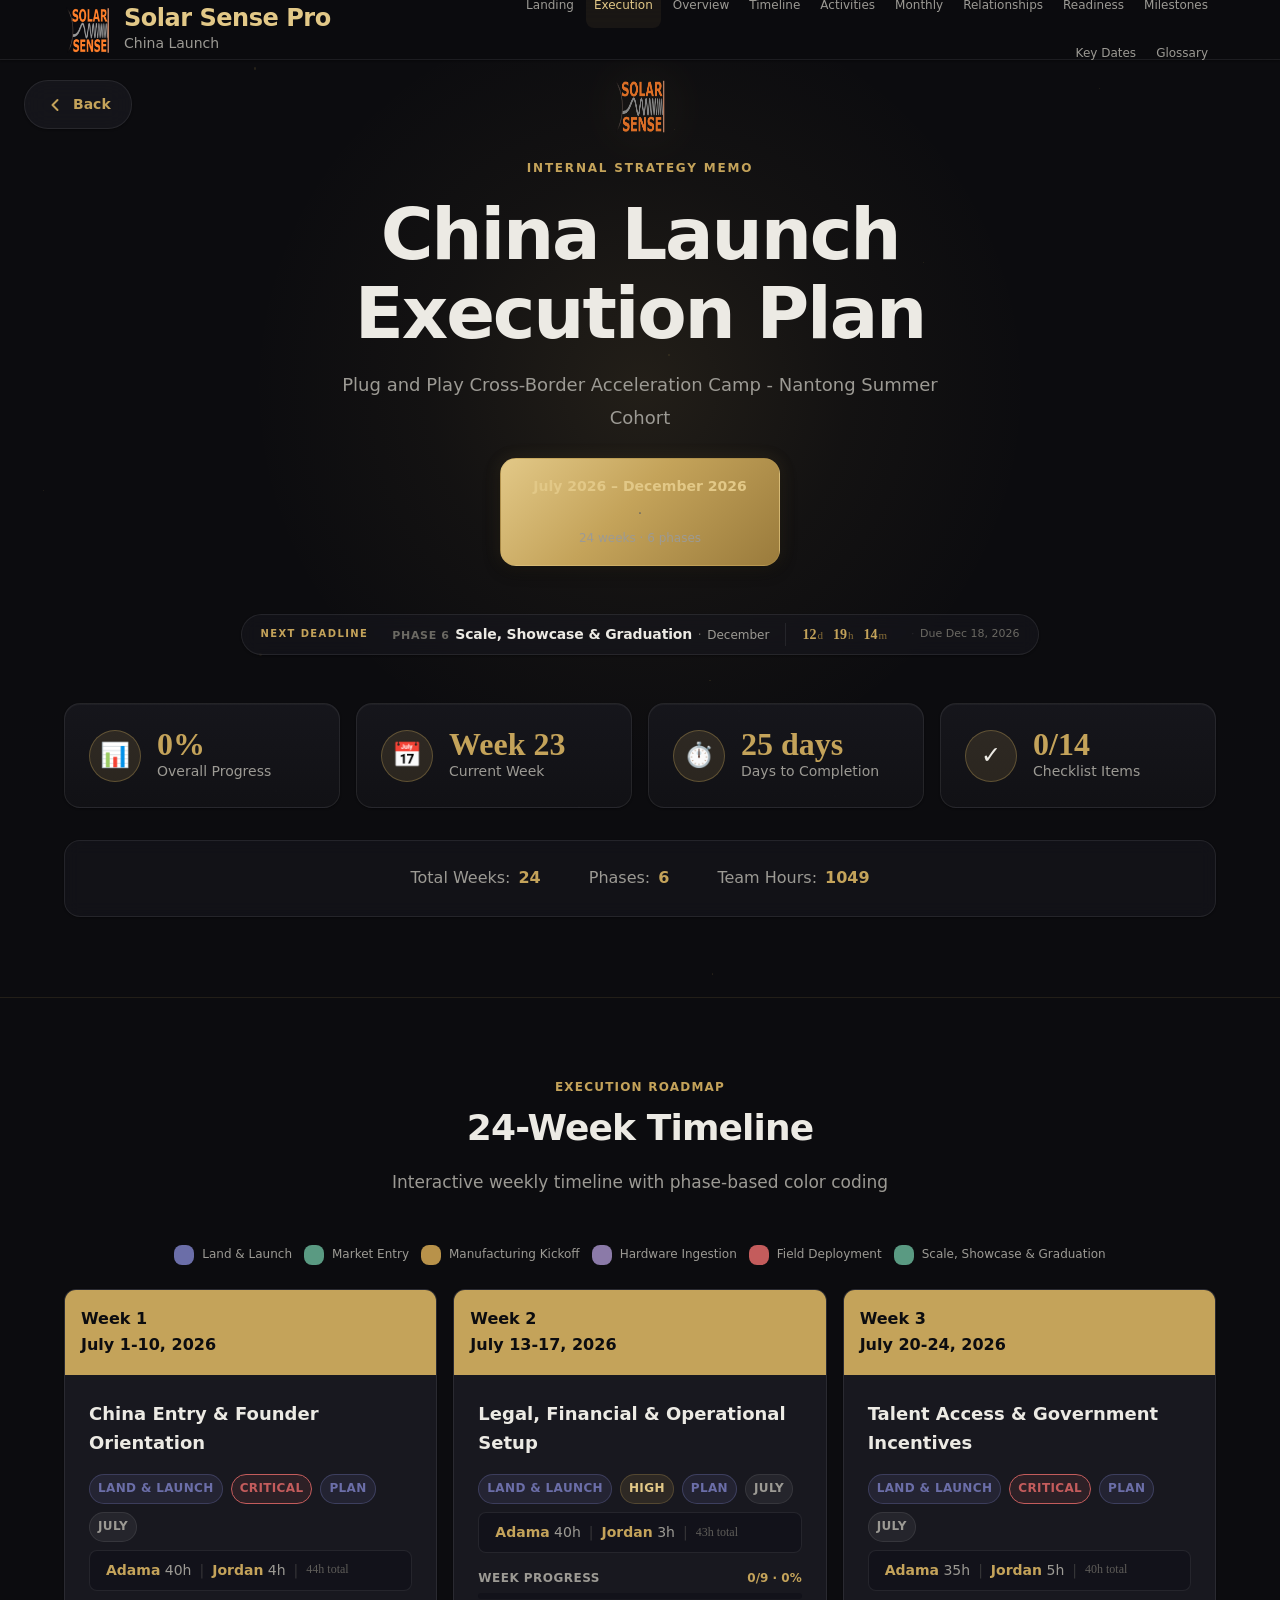
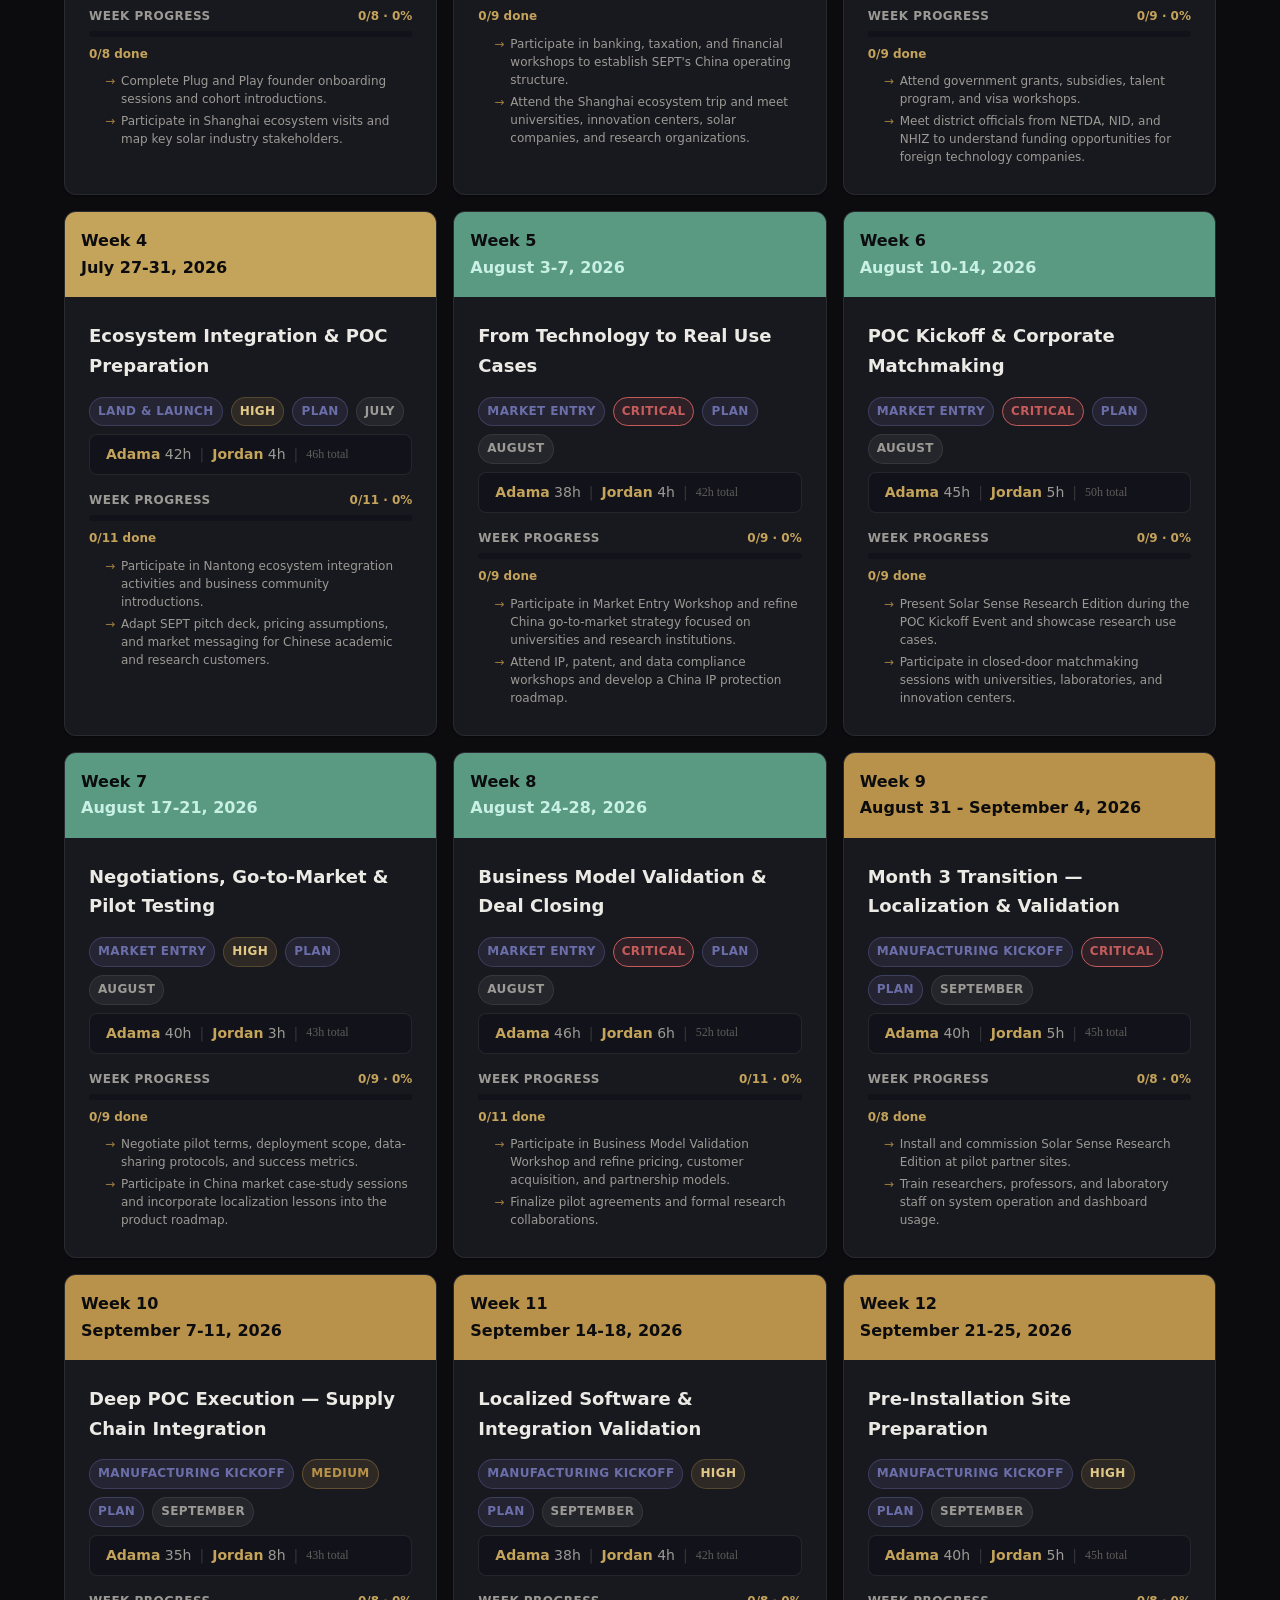
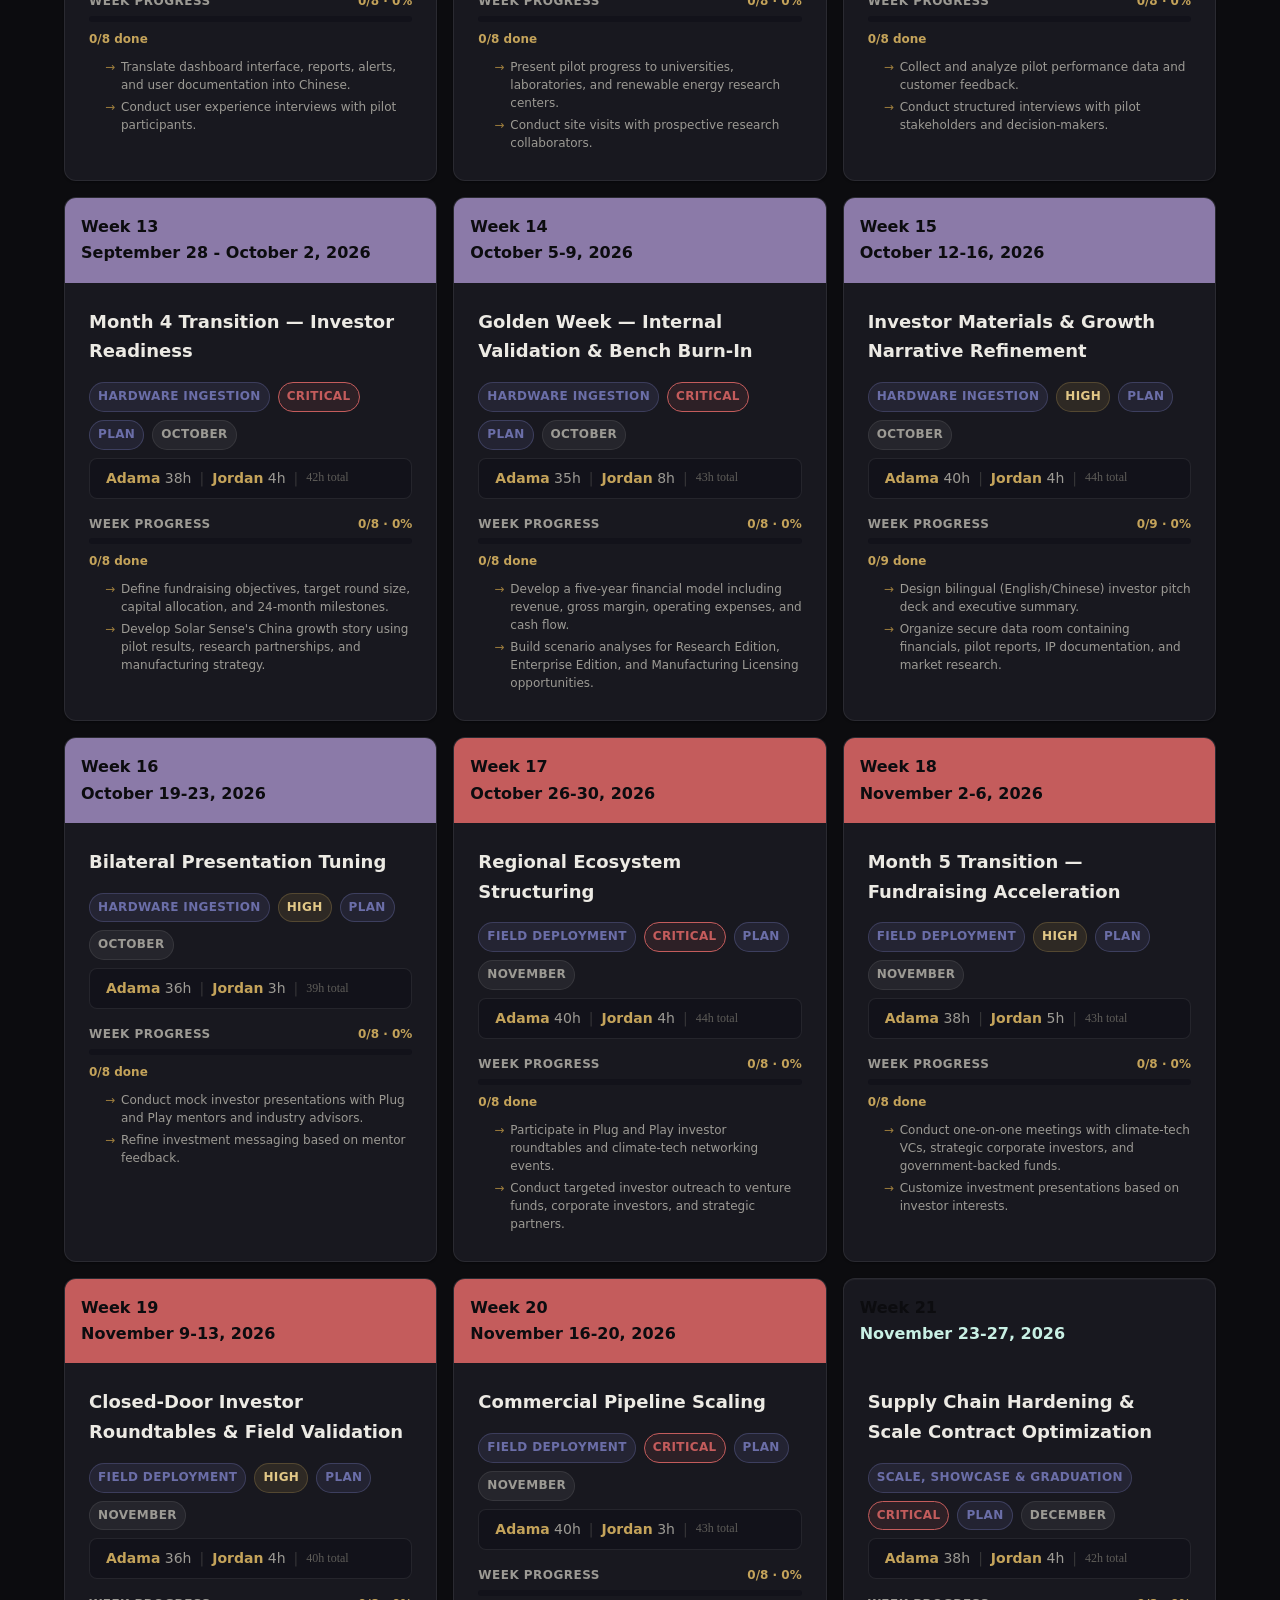
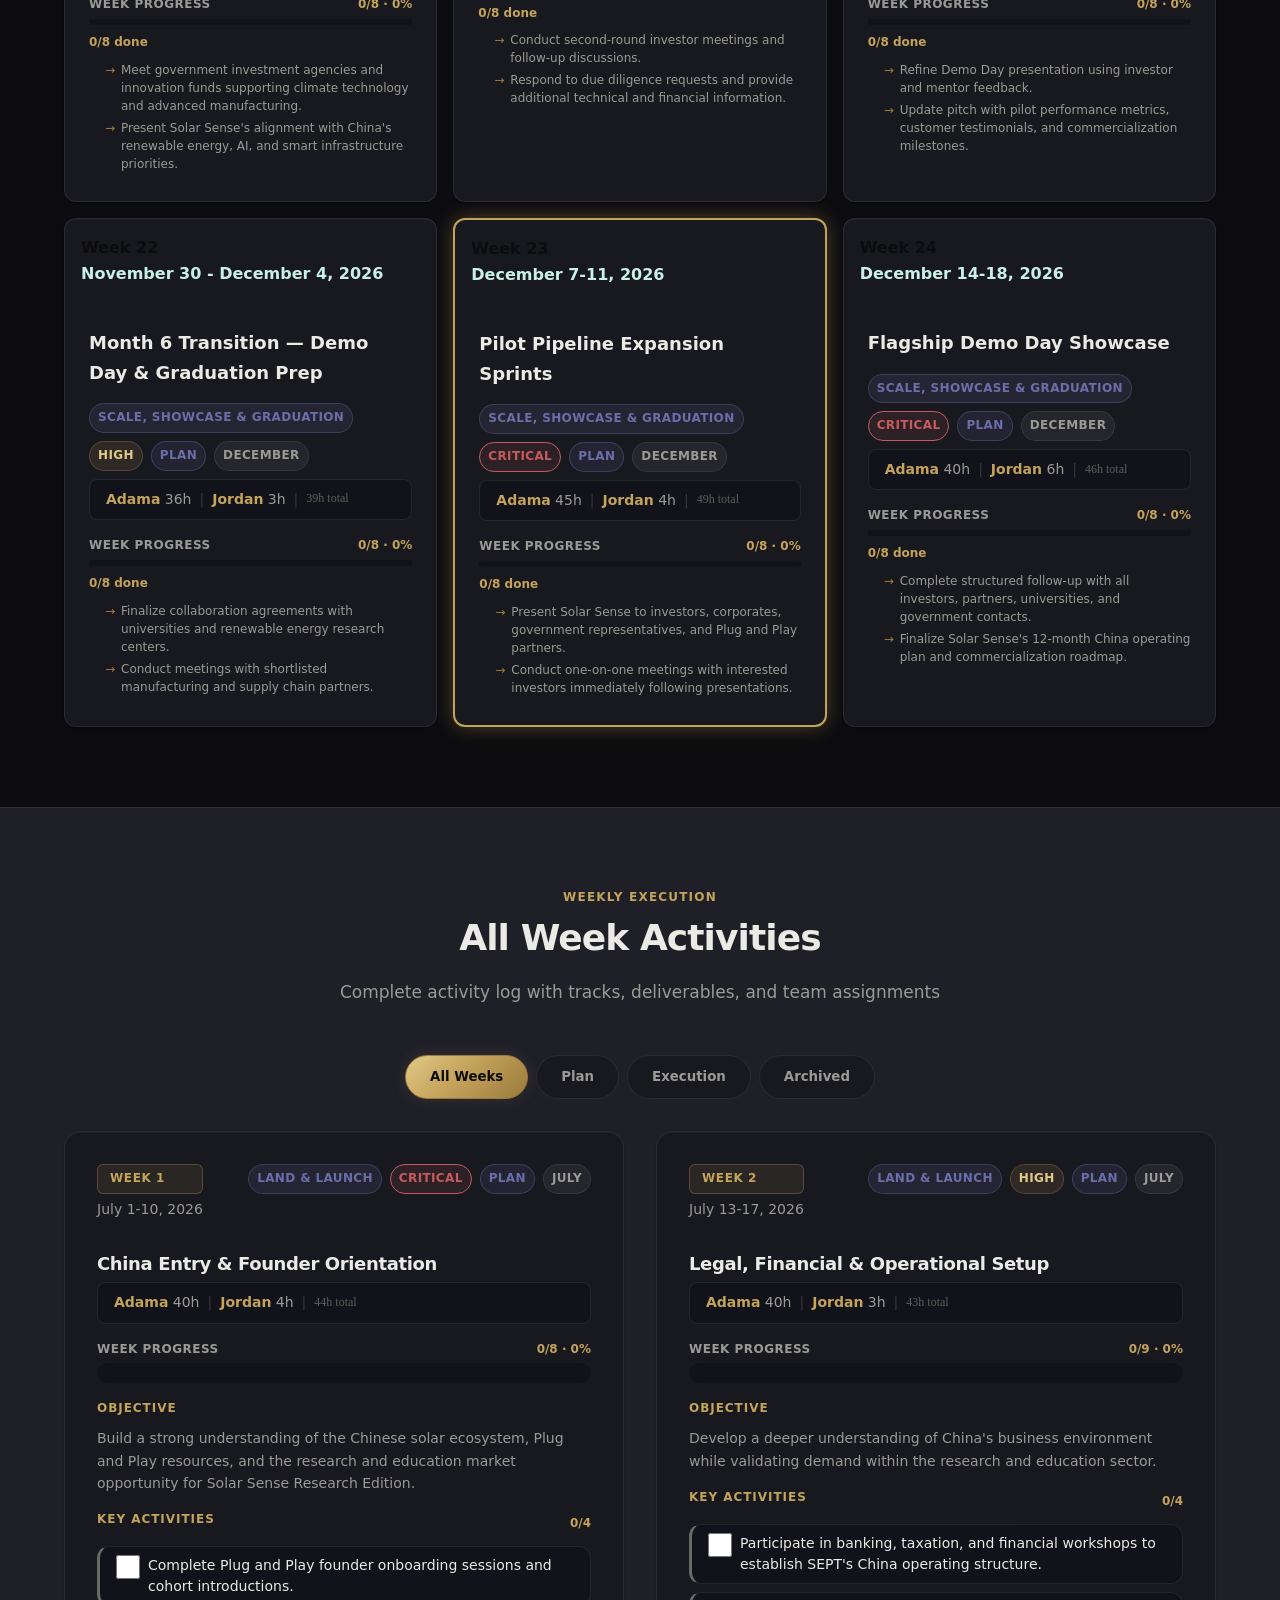
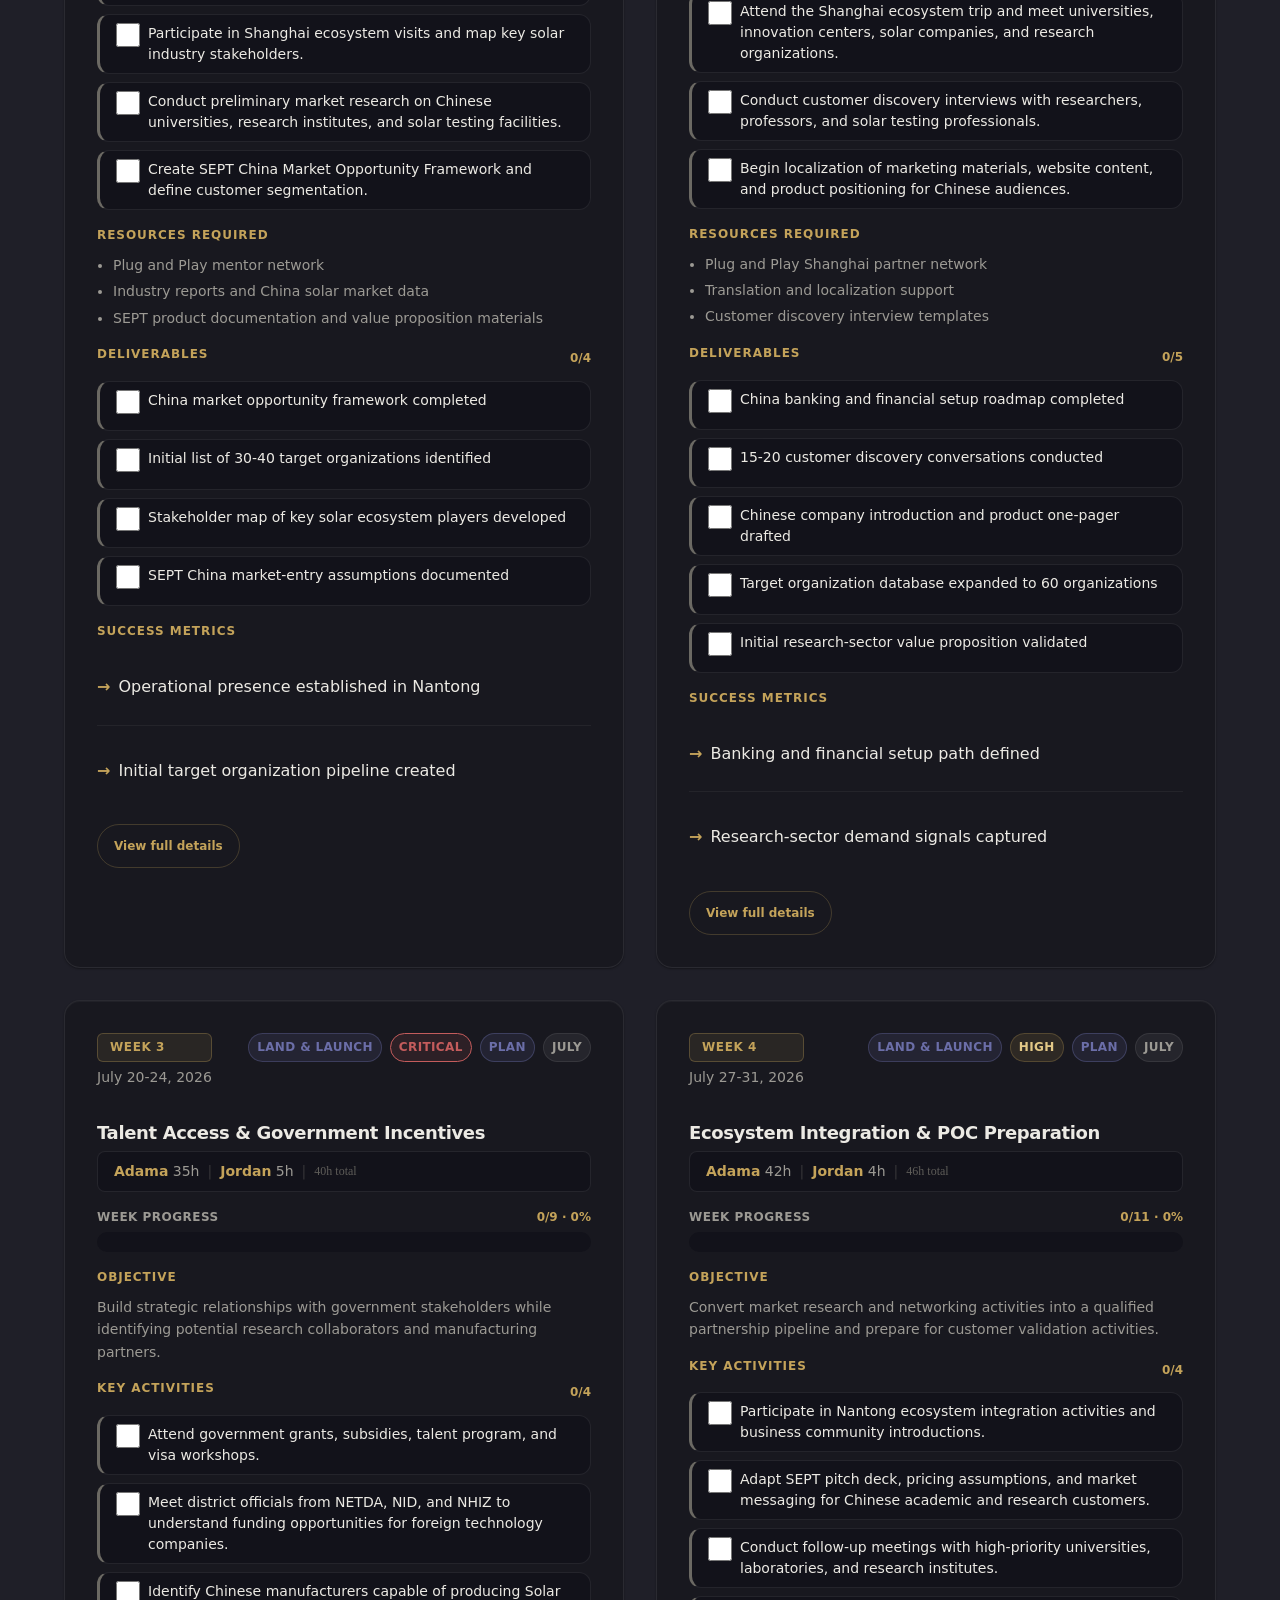
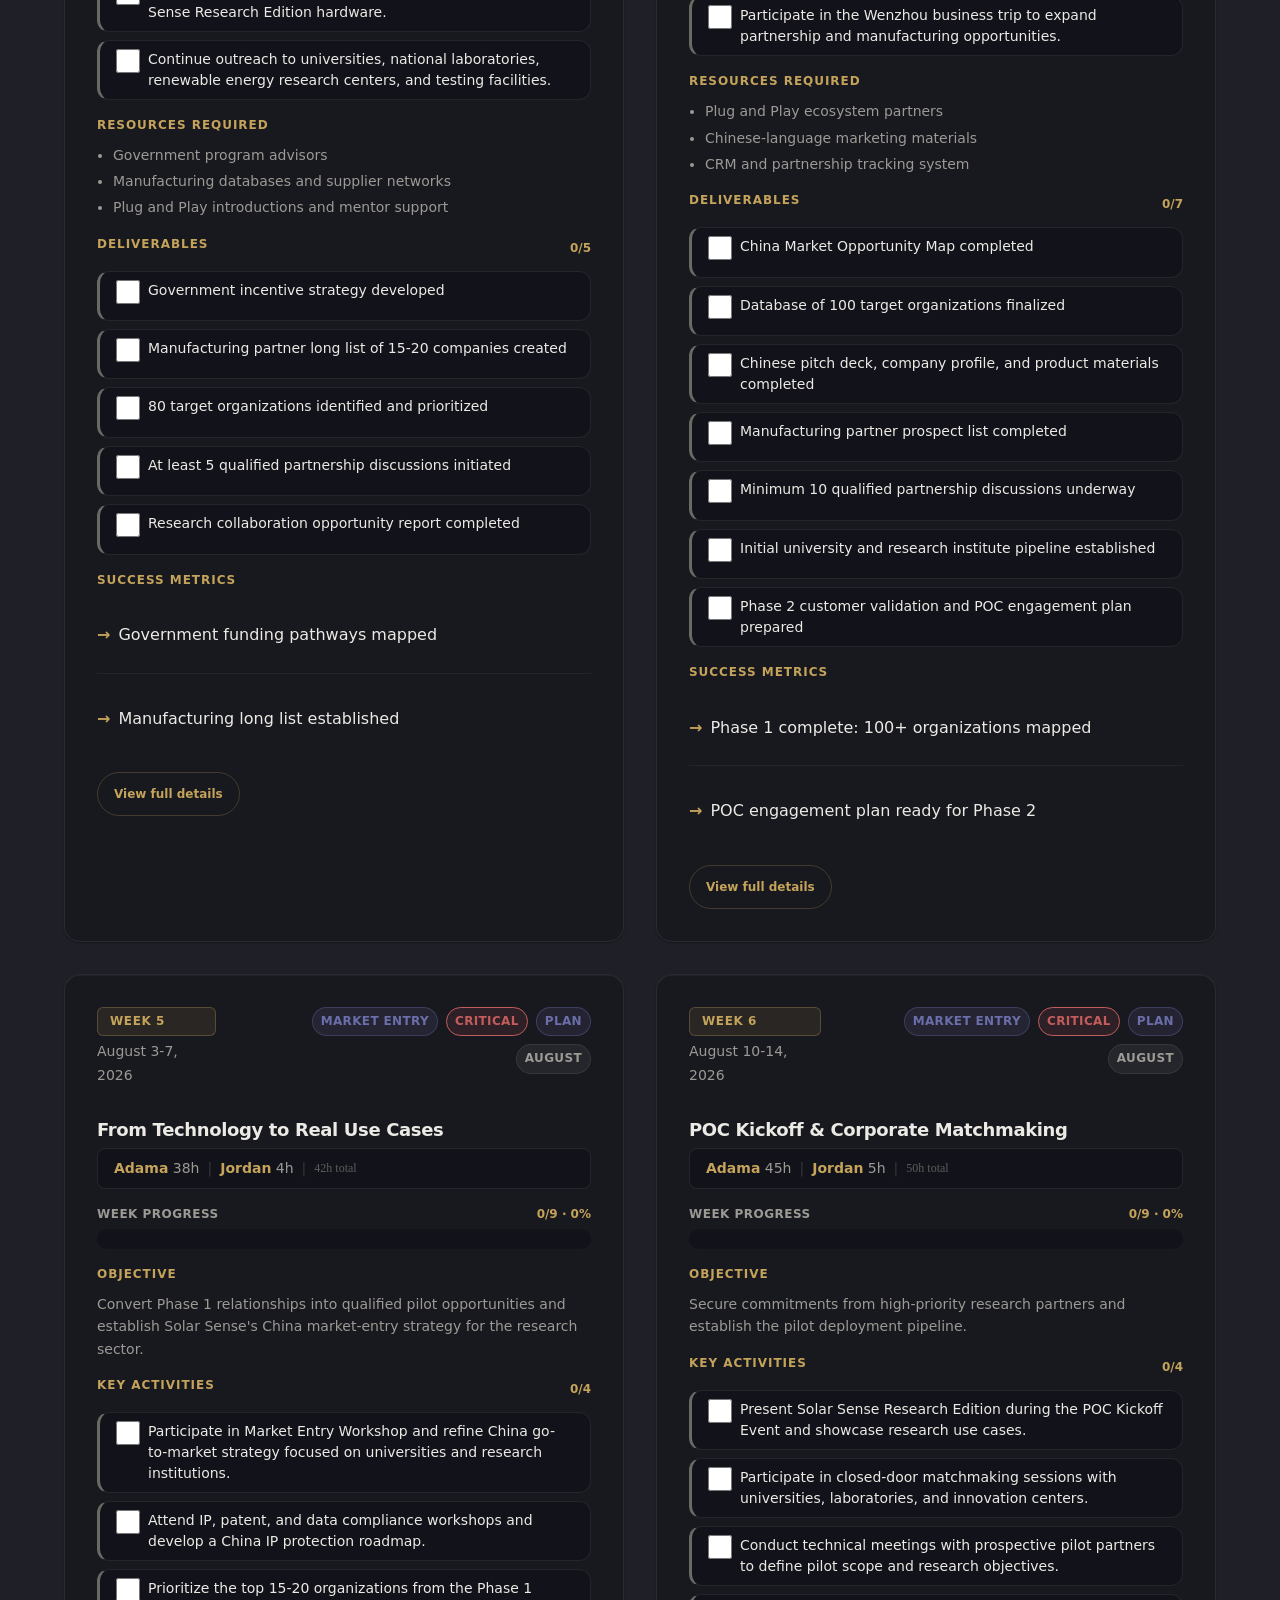
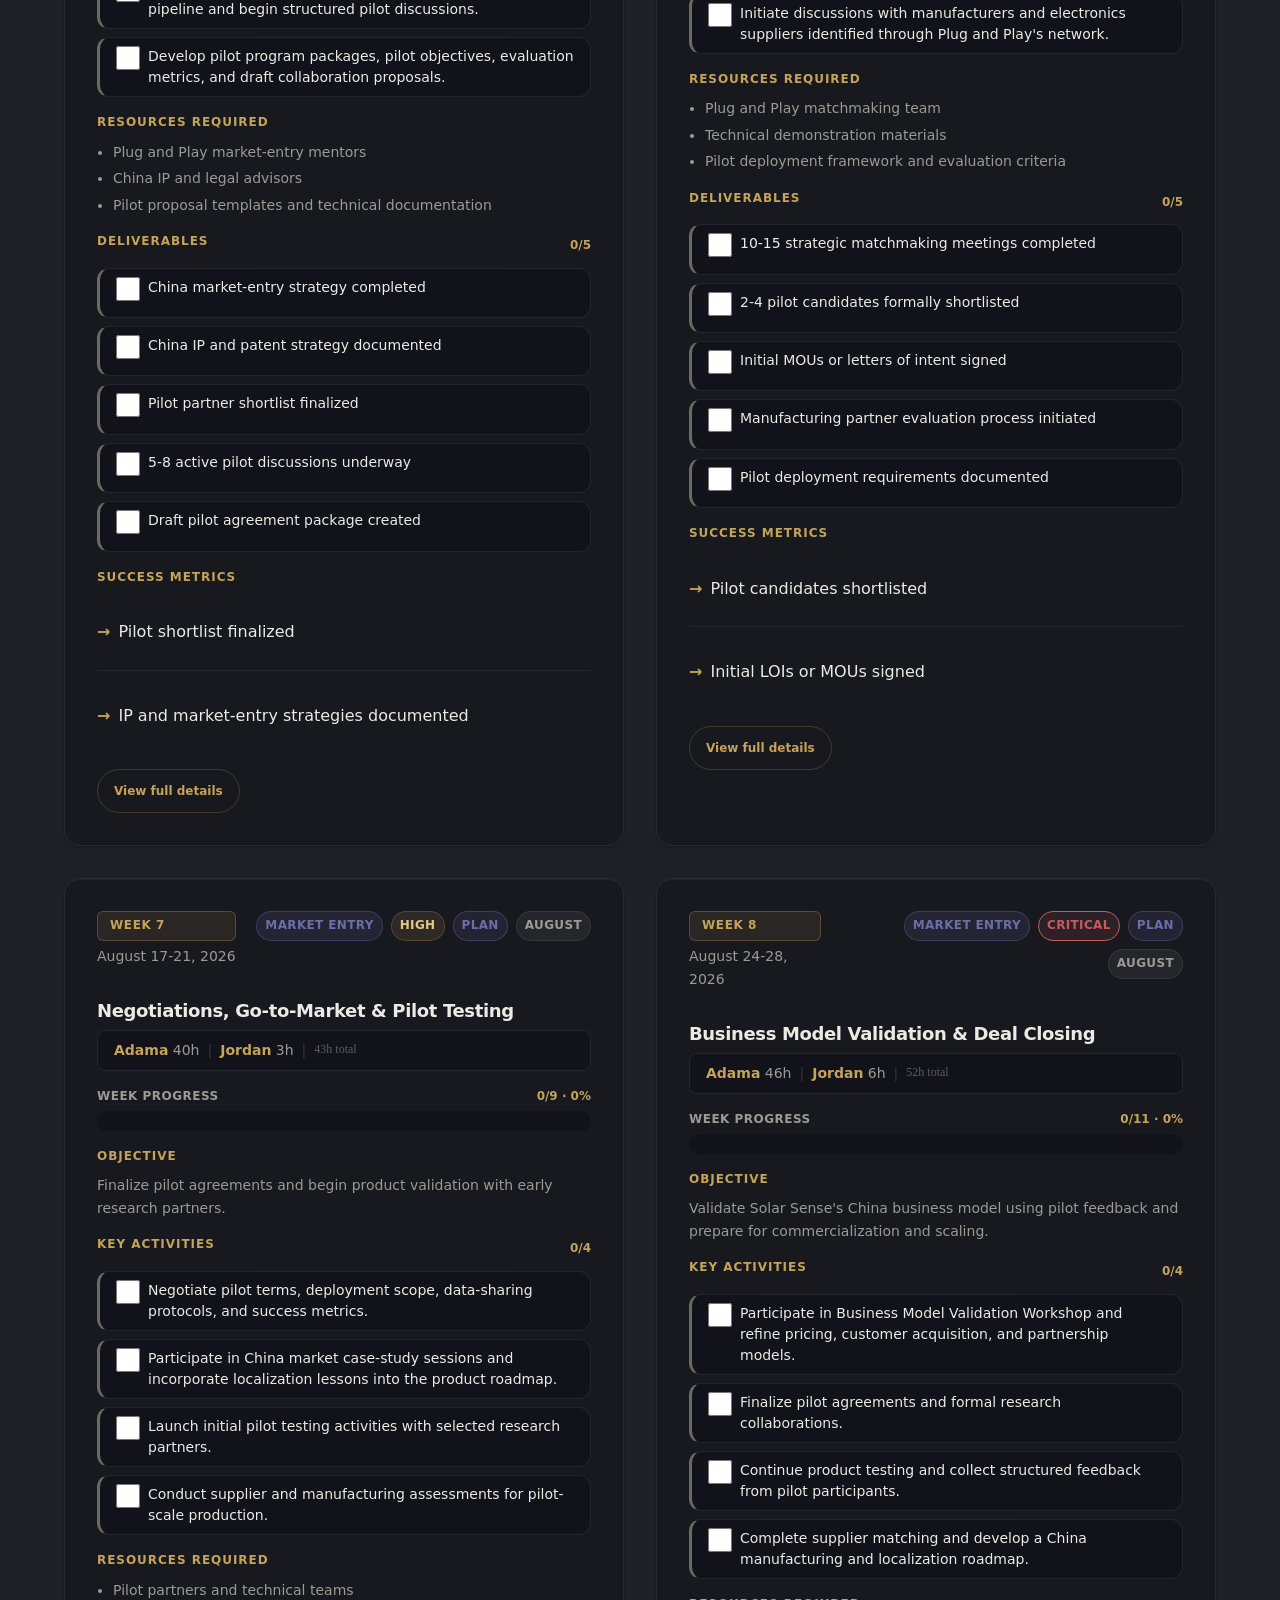
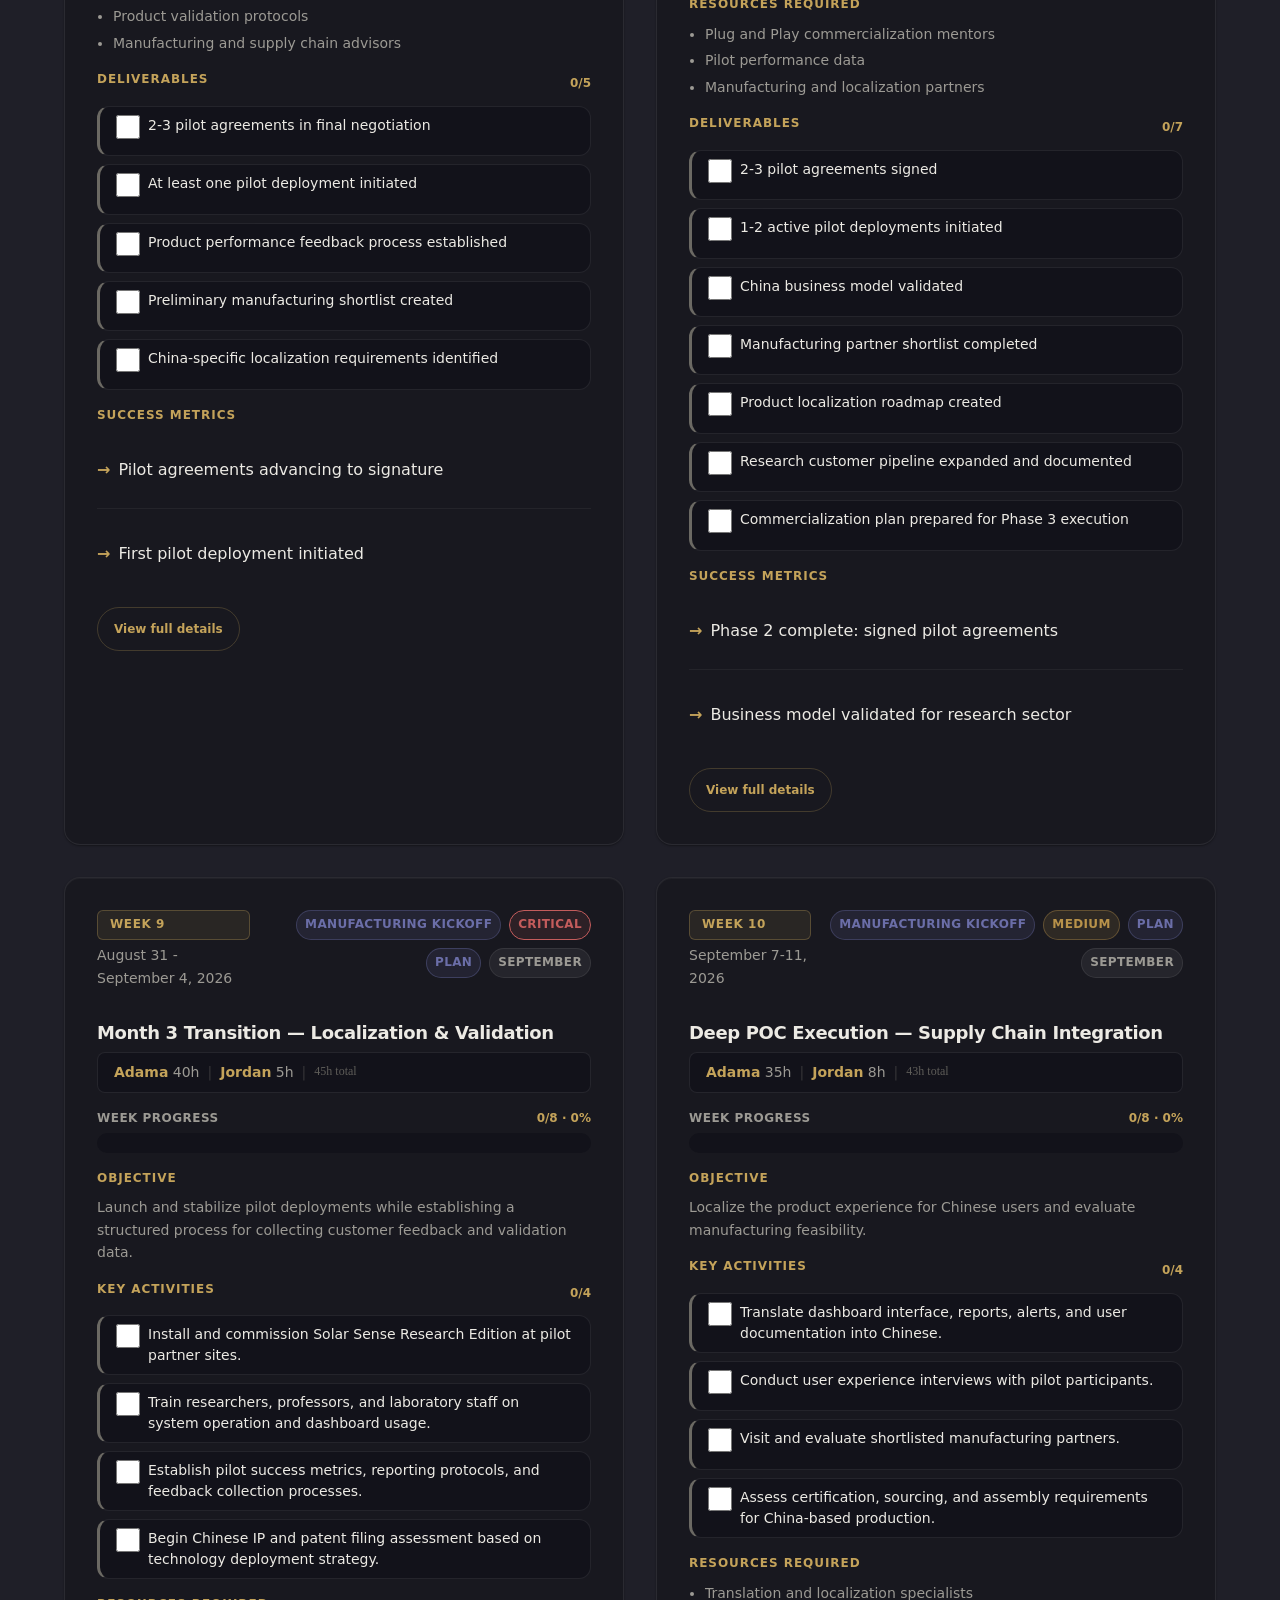
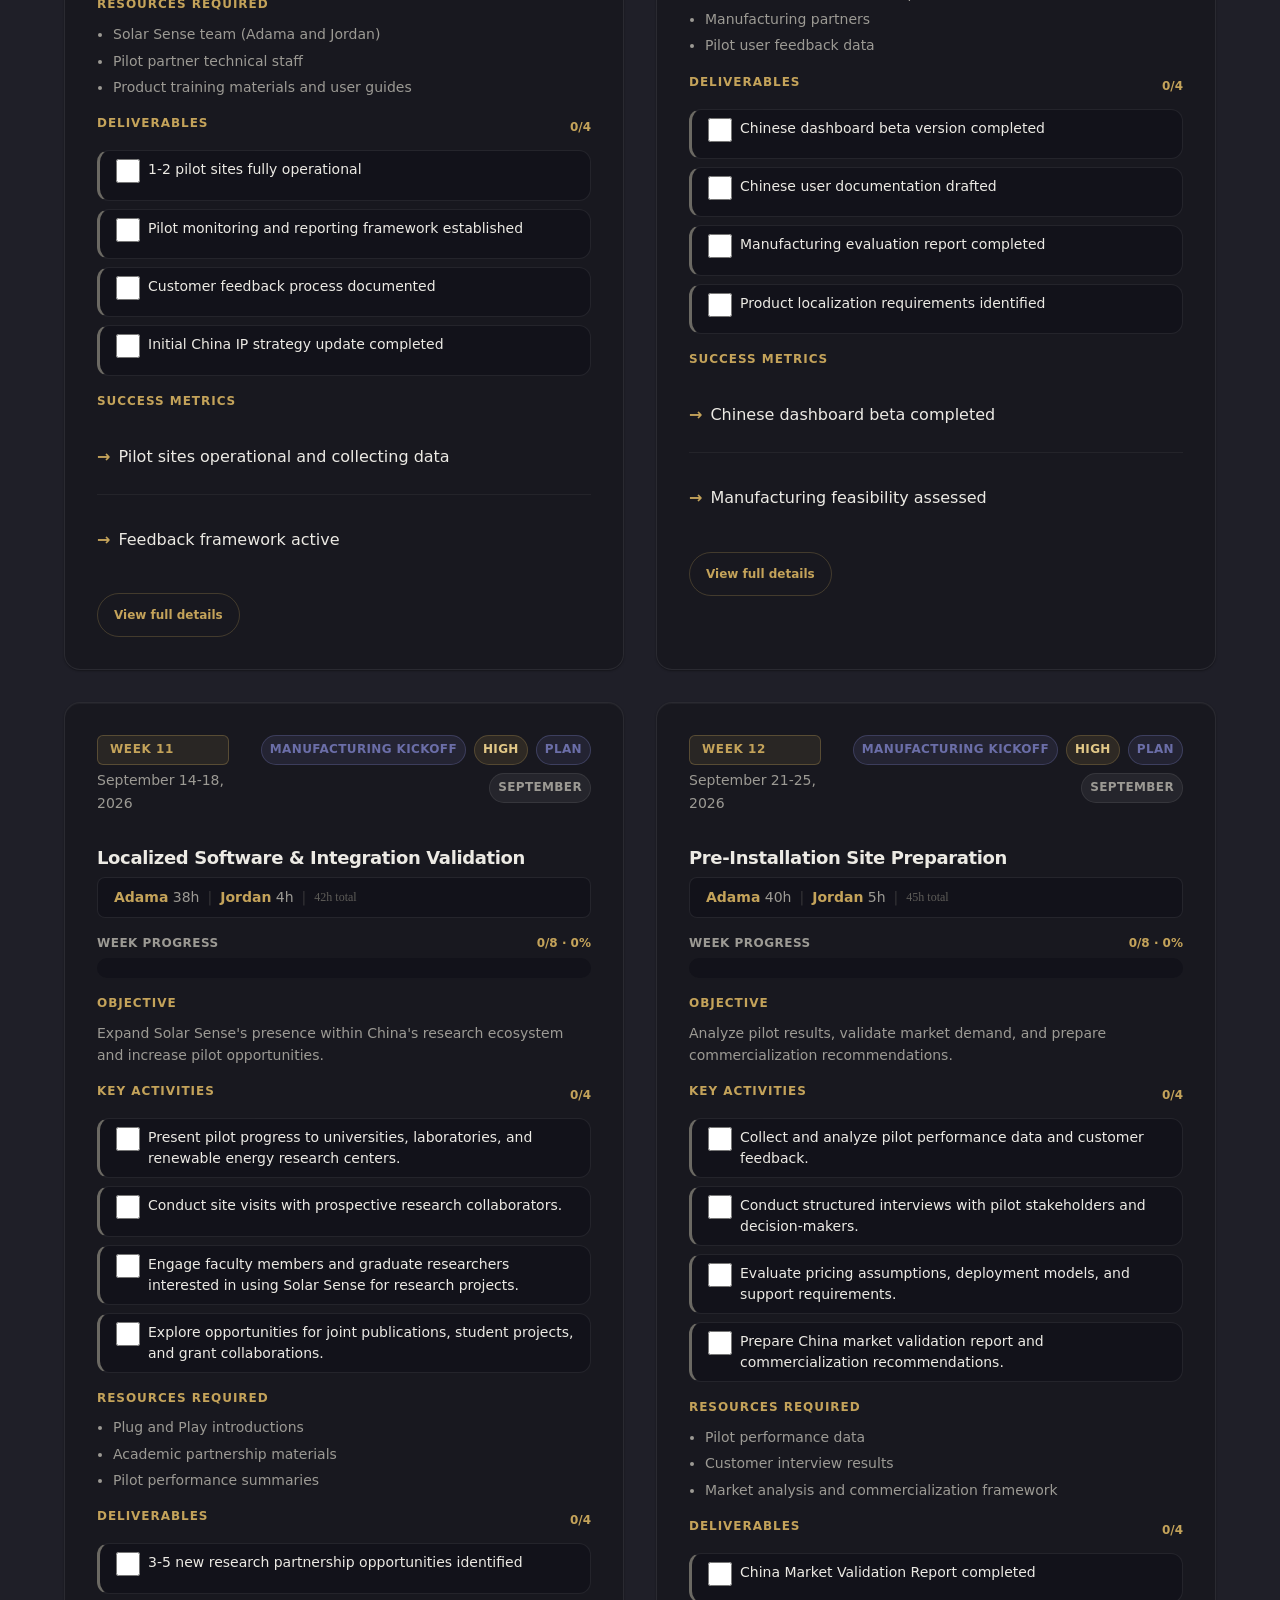
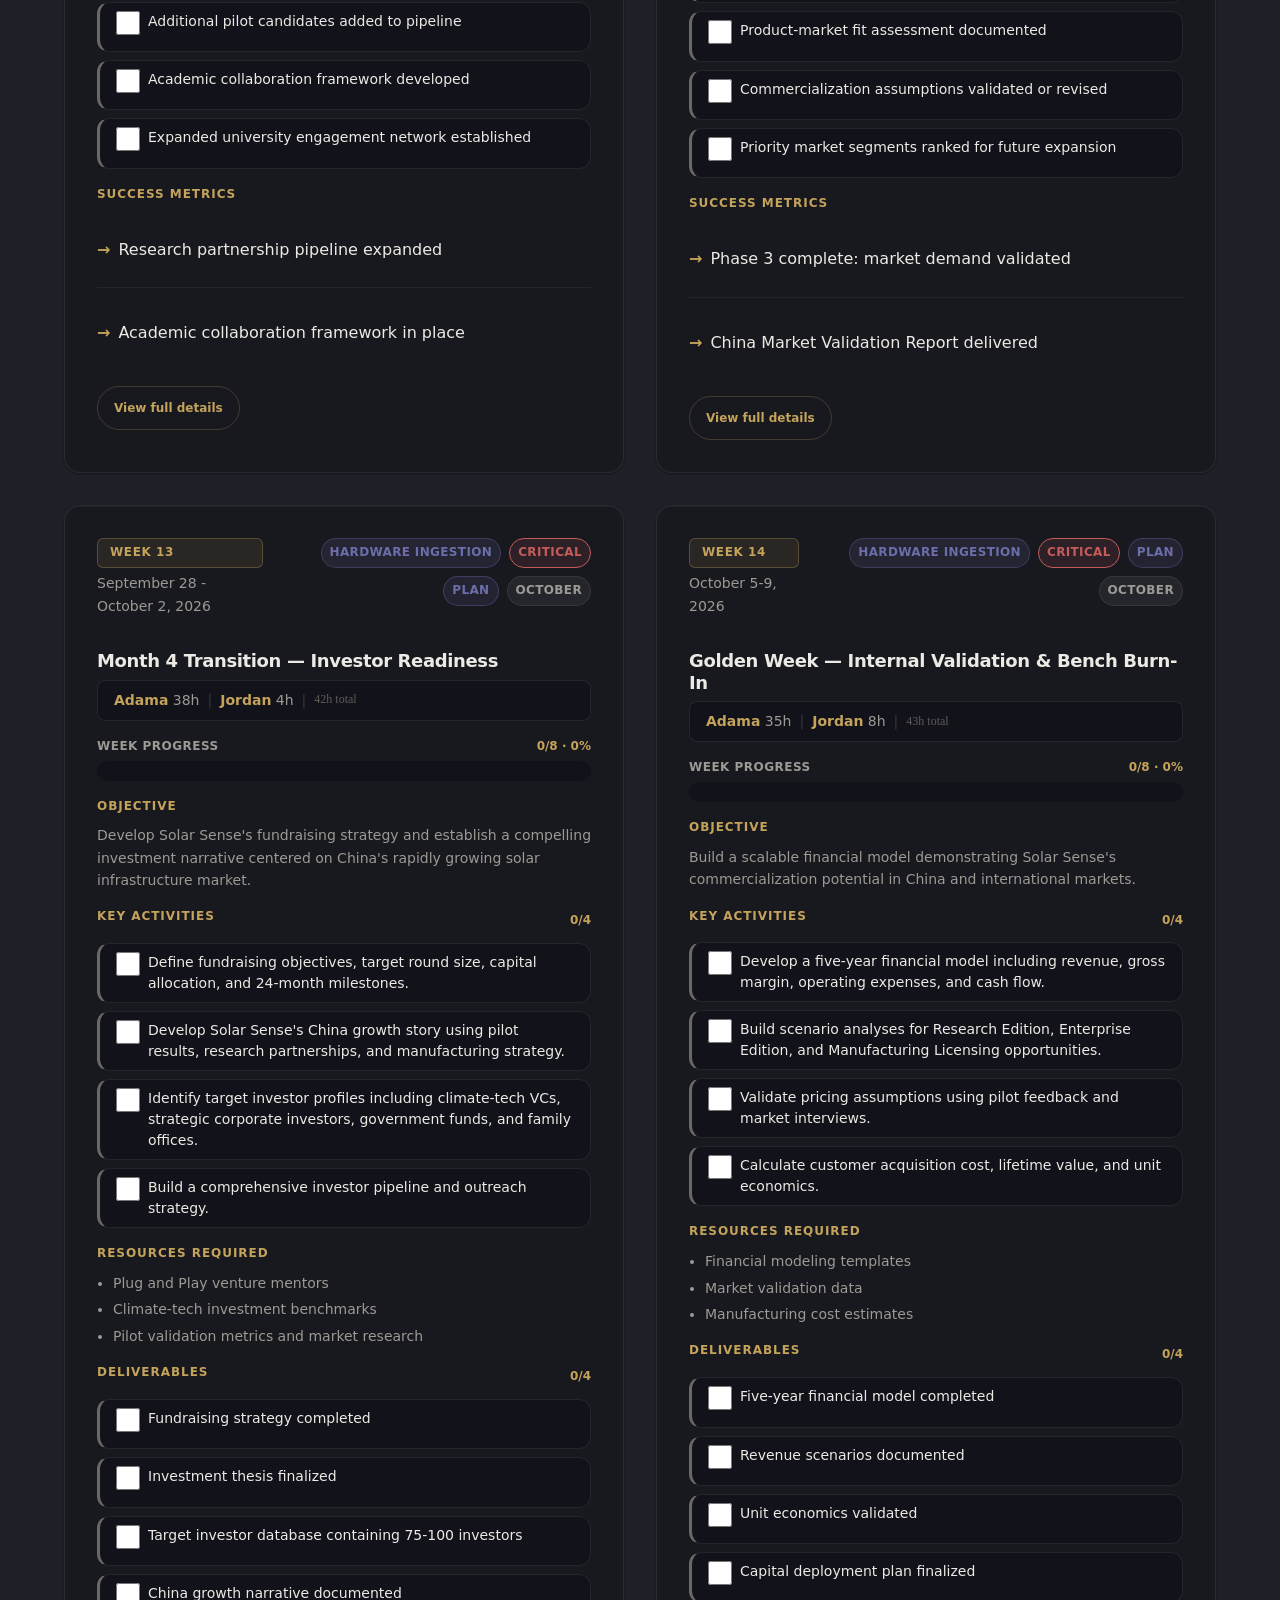
==== commit dde156bb: "Add week task checklists, progress bars, and countdown UI updates. Key activities and deliverables a" ====
--- a/execution.html
+++ b/execution.html
@@ -62,9 +62,35 @@
                     <span class="hero-eyebrow" data-reveal>Internal Strategy Memo</span>
                     <h1 class="hero-title execution-hero-title" data-reveal>China Launch Execution Plan</h1>
                     <p class="hero-mission" data-reveal>Plug and Play Cross-Border Acceleration Camp - Nantong Summer Cohort</p>
-                    <div class="timeline-badge" data-reveal>
-                        <span class="timeline-dates">July 2026 - December 2026</span>
-                        <span class="timeline-duration">24 Weeks | 6 Months</span>
+                    <div class="timeline-badge timeline-badge--compact" data-reveal>
+                        <span class="timeline-dates">July 2026 – December 2026</span>
+                        <span class="timeline-separator">·</span>
+                        <span class="timeline-duration">24 weeks · 6 phases</span>
+                    </div>
+                </div>
+
+                <div class="phase-countdown phase-countdown--execution" id="phase-countdown" data-reveal aria-live="polite">
+                    <div class="phase-countdown-inner">
+                        <span class="phase-countdown-eyebrow">Next deadline</span>
+                        <div class="phase-countdown-body">
+                            <div class="phase-countdown-phase">
+                                <span class="phase-countdown-tag" id="pc-tag">—</span>
+                                <span class="phase-countdown-title" id="pc-title">—</span>
+                                <span class="phase-countdown-month" id="pc-month">—</span>
+                            </div>
+                            <div class="phase-countdown-timer" id="pc-timer" aria-label="Time remaining">
+                                <span class="countdown-segment">
+                                    <span class="countdown-value" id="pc-days">—</span><span class="countdown-suffix">d</span>
+                                </span>
+                                <span class="countdown-segment">
+                                    <span class="countdown-value" id="pc-hours">—</span><span class="countdown-suffix">h</span>
+                                </span>
+                                <span class="countdown-segment">
+                                    <span class="countdown-value" id="pc-minutes">—</span><span class="countdown-suffix">m</span>
+                                </span>
+                            </div>
+                        </div>
+                        <span class="phase-countdown-due" id="pc-due">—</span>
                     </div>
                 </div>
 
@@ -119,11 +145,13 @@
         <!-- Timeline Visualization Section -->
         <section id="timeline" class="section timeline-section">
             <div class="container">
-                <span class="section-eyebrow">Execution Roadmap</span>
-                <h2 class="section-title">24-Week Timeline</h2>
-                <p class="section-description">Interactive weekly timeline — each card shows dates, phase, priority, status, team hours, and activity preview</p>
+                <div class="section-intro" data-reveal>
+                    <span class="section-eyebrow">Execution Roadmap</span>
+                    <h2 class="section-title">24-Week Timeline</h2>
+                    <p class="section-description">Interactive weekly timeline with phase-based color coding</p>
+                </div>
                 
-                <div class="phase-legend">
+                <div class="phase-legend" data-reveal>
                     <div class="legend-item"><span class="legend-color phase-july"></span>Land & Launch</div>
                     <div class="legend-item"><span class="legend-color phase-august"></span>Market Entry</div>
                     <div class="legend-item"><span class="legend-color phase-september"></span>Manufacturing Kickoff</div>
@@ -132,7 +160,7 @@
                     <div class="legend-item"><span class="legend-color phase-december"></span>Scale, Showcase & Graduation</div>
                 </div>
 
-                <div id="timeline-container" class="timeline-container">
+                <div id="timeline-container" class="timeline-container" data-reveal-group>
                     <!-- Timeline weeks will be dynamically generated here -->
                 </div>
             </div>
@@ -141,18 +169,20 @@
         <!-- Week Activities Section -->
         <section id="week-activities" class="section week-activities-section">
             <div class="container">
-                <span class="section-eyebrow">Weekly Execution</span>
-                <h2 class="section-title">All Week Activities</h2>
-                <p class="section-description">Complete 24-week activity log with tags, dates, status, team assignments, and track details</p>
-
-                <div class="week-activities-filters">
+                <div class="section-intro" data-reveal>
+                    <span class="section-eyebrow">Weekly Execution</span>
+                    <h2 class="section-title">All Week Activities</h2>
+                    <p class="section-description">Complete activity log with tracks, deliverables, and team assignments</p>
+                </div>
+
+                <div class="week-activities-filters" data-reveal>
                     <button class="filter-btn active" data-week-filter="all">All Weeks</button>
                     <button class="filter-btn" data-week-filter="plan">Plan</button>
                     <button class="filter-btn" data-week-filter="execution">Execution</button>
                     <button class="filter-btn" data-week-filter="archived">Archived</button>
                 </div>
 
-                <div id="week-activities-container" class="weeks-container">
+                <div id="week-activities-container" class="week-activities-grid" data-reveal-group>
                     <!-- All week activity cards rendered dynamically -->
                 </div>
             </div>
@@ -161,9 +191,11 @@
         <!-- Monthly Objectives Section -->
         <section id="monthly" class="section monthly-section">
             <div class="container">
-                <span class="section-eyebrow">Strategic Planning</span>
-                <h2 class="section-title">Monthly Objectives</h2>
-                <p class="section-description">Detailed monthly goals and weekly breakdowns</p>
+                <div class="section-intro" data-reveal>
+                    <span class="section-eyebrow">Strategic Planning</span>
+                    <h2 class="section-title">Monthly Objectives</h2>
+                    <p class="section-description">Detailed monthly goals and weekly breakdowns</p>
+                </div>
 
                 <div class="month-tabs">
                     <button class="month-tab active" data-month="July">July</button>
@@ -183,9 +215,11 @@
         <!-- Relationship Matrix Section -->
         <section id="relationships" class="section relationships-section">
             <div class="container">
-                <span class="section-eyebrow">Network Building</span>
-                <h2 class="section-title">Relationship Matrix</h2>
-                <p class="section-description">Key contacts and strategic partnerships</p>
+                <div class="section-intro" data-reveal>
+                    <span class="section-eyebrow">Network Building</span>
+                    <h2 class="section-title">Relationship Matrix</h2>
+                    <p class="section-description">Key contacts and strategic partnerships</p>
+                </div>
 
                 <div class="search-bar">
                     <input type="text" id="relationship-search" class="search-input" placeholder="Search relationships...">
@@ -219,11 +253,13 @@
         <!-- Launch Readiness Checklist Section -->
         <section id="checklist" class="section checklist-section">
             <div class="container">
-                <span class="section-eyebrow">Operational Metrics</span>
-                <h2 class="section-title">Launch Readiness Checklist</h2>
-                <p class="section-description">14 critical items to achieve 100% launch readiness by December 31, 2026</p>
-
-                <div class="overall-progress">
+                <div class="section-intro" data-reveal>
+                    <span class="section-eyebrow">Operational Metrics</span>
+                    <h2 class="section-title">Launch Readiness Checklist</h2>
+                    <p class="section-description">14 critical items to achieve 100% launch readiness by December 31, 2026</p>
+                </div>
+
+                <div class="overall-progress" data-reveal>
                     <div class="progress-header">
                         <span class="progress-label">Overall Completion</span>
                         <span class="progress-percentage" id="checklist-overall-percent">0%</span>
@@ -291,12 +327,14 @@
         <!-- Quarterly Milestones Section -->
         <section id="milestones" class="section milestones-section">
             <div class="container">
-                <span class="section-eyebrow">Key Deliverables</span>
-                <h2 class="section-title">Quarterly Milestones</h2>
-                <p class="section-description">Critical checkpoints for Q3 and Q4 2026</p>
-
-                <div class="milestones-grid">
-                    <div class="milestone-card">
+                <div class="section-intro" data-reveal>
+                    <span class="section-eyebrow">Key Deliverables</span>
+                    <h2 class="section-title">Quarterly Milestones</h2>
+                    <p class="section-description">Critical checkpoints for Q3 and Q4 2026</p>
+                </div>
+
+                <div class="milestones-grid" data-reveal-group>
+                    <div class="milestone-card" data-reveal>
                         <div class="milestone-header">
                             <h3 class="milestone-title">Q3 2026</h3>
                             <span class="milestone-date">September 30, 2026</span>
@@ -314,7 +352,7 @@
                         </div>
                     </div>
 
-                    <div class="milestone-card">
+                    <div class="milestone-card" data-reveal>
                         <div class="milestone-header">
                             <h3 class="milestone-title">Q4 2026</h3>
                             <span class="milestone-date">December 31, 2026</span>
@@ -338,11 +376,13 @@
         <!-- Key Dates Calendar Section -->
         <section id="dates" class="section dates-section">
             <div class="container">
-                <span class="section-eyebrow">Timeline Events</span>
-                <h2 class="section-title">Key Dates Calendar</h2>
-                <p class="section-description">Critical events from July to December 2026</p>
-
-                <div class="countdown-banner" id="next-event-banner">
+                <div class="section-intro" data-reveal>
+                    <span class="section-eyebrow">Timeline Events</span>
+                    <h2 class="section-title">Key Dates Calendar</h2>
+                    <p class="section-description">Critical events from July to December 2026</p>
+                </div>
+
+                <div class="countdown-banner" id="next-event-banner" data-reveal>
                     <span class="countdown-label">Next Event:</span>
                     <span class="countdown-event" id="next-event-name">—</span>
                     <span class="countdown-time" id="next-event-countdown">—</span>
@@ -368,9 +408,11 @@
         <!-- Glossary & Quick Reference Section -->
         <section id="glossary" class="section glossary-section">
             <div class="container">
-                <span class="section-eyebrow">Reference Materials</span>
-                <h2 class="section-title">Glossary & Quick Reference</h2>
-                <p class="section-description">Acronyms and key contacts</p>
+                <div class="section-intro" data-reveal>
+                    <span class="section-eyebrow">Reference Materials</span>
+                    <h2 class="section-title">Glossary & Quick Reference</h2>
+                    <p class="section-description">Acronyms and key contacts</p>
+                </div>
 
                 <div class="glossary-grid">
                     <div class="glossary-panel">
--- a/styles.css
+++ b/styles.css
@@ -548,7 +548,449 @@
 }
 
 .execution-page .section-description {
-    color: var(--text-secondary);
+    color: var(--text-muted);
+}
+
+.execution-page .section-intro {
+    margin-bottom: var(--space-2xl);
+}
+
+.execution-page .section-intro .section-eyebrow {
+    margin-bottom: var(--space-sm);
+}
+
+.execution-page .section-intro .section-title {
+    font-size: clamp(1.75rem, 3.5vw, 2.25rem);
+    letter-spacing: -0.025em;
+}
+
+.execution-page .phase-countdown--execution {
+    margin-bottom: var(--space-2xl);
+}
+
+/* Compact timeline pill */
+.timeline-badge--compact {
+    flex-direction: row;
+    align-items: center;
+    flex-wrap: wrap;
+    justify-content: center;
+    gap: var(--space-sm);
+    padding: 0.5rem 1.25rem;
+    border-radius: var(--radius-full);
+    background: rgba(24, 24, 31, 0.65);
+    border: 1px solid var(--border-gold);
+    box-shadow: var(--shadow-sm);
+    color: var(--text);
+}
+
+.timeline-badge--compact .timeline-dates {
+    font-size: var(--font-size-sm);
+    font-weight: 600;
+    color: var(--gold-light);
+}
+
+.timeline-badge--compact .timeline-separator {
+    color: var(--text-dim);
+    font-size: var(--font-size-sm);
+}
+
+.timeline-badge--compact .timeline-duration {
+    font-size: var(--font-size-xs);
+    color: var(--text-muted);
+    opacity: 1;
+}
+
+.execution-page .quick-stats {
+    background: rgba(24, 24, 31, 0.55);
+    border: 1px solid var(--border);
+    backdrop-filter: blur(8px);
+}
+
+.execution-page .milestone-card,
+.execution-page .relationship-category,
+.execution-page .glossary-panel,
+.execution-page .month-content,
+.execution-page .overall-progress {
+    transition: border-color var(--duration-normal) var(--ease),
+        box-shadow var(--duration-normal) var(--ease),
+        transform var(--duration-normal) var(--ease);
+}
+
+.execution-page .milestone-card:hover,
+.execution-page .relationship-category:hover,
+.execution-page .date-card:hover {
+    border-color: var(--border-gold);
+    box-shadow: var(--shadow-lift);
+    transform: translateY(-2px);
+}
+
+.execution-page .countdown-banner {
+    display: inline-flex;
+    flex-wrap: wrap;
+    align-items: center;
+    justify-content: center;
+    gap: var(--space-sm) var(--space-md);
+    width: 100%;
+    max-width: 36rem;
+    margin: 0 auto var(--space-xl);
+    padding: 0.625rem 1.25rem;
+    background: rgba(24, 24, 31, 0.55);
+    border: 1px solid var(--border-gold);
+    border-radius: var(--radius-full);
+    box-shadow: var(--shadow-sm);
+    color: var(--text);
+    text-align: center;
+}
+
+.execution-page .countdown-label {
+    font-family: var(--font-display);
+    font-size: 0.625rem;
+    font-weight: 600;
+    letter-spacing: 0.12em;
+    text-transform: uppercase;
+    color: var(--gold);
+    opacity: 1;
+    display: inline;
+    margin: 0;
+}
+
+.execution-page .countdown-event {
+    font-family: var(--font-display);
+    font-size: var(--font-size-sm);
+    font-weight: 600;
+    color: var(--text);
+    display: inline;
+    margin: 0;
+}
+
+.execution-page .countdown-time {
+    font-family: var(--font-accent);
+    font-size: var(--font-size-sm);
+    font-weight: 600;
+    color: var(--gold);
+    display: inline;
+    margin: 0;
+}
+
+/* Week activity badges */
+.badge-phase {
+    background: var(--primary-50);
+    color: var(--gold-light);
+    border: 1px solid var(--border-gold);
+}
+
+.badge-month {
+    background: var(--ink-raised);
+    color: var(--text-muted);
+    border: 1px solid var(--border);
+}
+
+.badge-archived {
+    background: var(--primary-50);
+    color: var(--text-dim);
+    border: 1px solid var(--border);
+}
+
+/* Week team row */
+.week-team {
+    display: flex;
+    flex-wrap: wrap;
+    align-items: center;
+    gap: var(--space-sm);
+    font-size: var(--font-size-xs);
+    color: var(--text-muted);
+    margin: var(--space-sm) 0 var(--space-md);
+    padding: var(--space-sm) var(--space-md);
+    background: var(--ink-raised);
+    border-radius: var(--radius-sm);
+    border: 1px solid var(--border);
+}
+
+.week-team .team-member strong {
+    color: var(--gold);
+    font-weight: 600;
+}
+
+.week-team .team-separator {
+    color: var(--text-dim);
+}
+
+.week-team .team-total {
+    color: var(--text-dim);
+    font-family: var(--font-accent);
+}
+
+/* Activity preview on timeline cards */
+.week-activities-preview {
+    list-style: none;
+    margin: var(--space-md) 0 0;
+    padding: 0;
+}
+
+.week-activities-preview li {
+    font-size: var(--font-size-xs);
+    color: var(--text-muted);
+    line-height: 1.5;
+    padding-left: var(--space-md);
+    position: relative;
+    margin-bottom: var(--space-xs);
+}
+
+.week-activities-preview li::before {
+    content: '→';
+    position: absolute;
+    left: 0;
+    color: var(--gold-dark);
+}
+
+.week-card:hover {
+    box-shadow: var(--shadow-lift);
+}
+
+/* Week activities section */
+.week-activities-section {
+    background: transparent;
+}
+
+.week-activities-filters {
+    display: flex;
+    flex-wrap: wrap;
+    gap: var(--space-sm);
+    margin-bottom: var(--space-xl);
+    justify-content: center;
+}
+
+.week-activities-grid {
+    display: grid;
+    grid-template-columns: 1fr;
+    gap: var(--space-lg);
+}
+
+@media (min-width: 768px) {
+    .week-activities-grid {
+        grid-template-columns: repeat(2, 1fr);
+    }
+}
+
+@media (min-width: 1024px) {
+    .week-activities-grid {
+        grid-template-columns: repeat(2, 1fr);
+        gap: var(--space-xl);
+    }
+}
+
+.execution-page .week-detail-card {
+    background: var(--surface);
+    border: 1px solid var(--border);
+    border-radius: var(--radius-lg);
+    padding: var(--space-xl);
+    box-shadow: var(--shadow-sm), var(--shadow-inset);
+    transition: border-color var(--duration-normal) var(--ease),
+        box-shadow var(--duration-normal) var(--ease),
+        transform var(--duration-normal) var(--ease);
+}
+
+.execution-page .week-detail-card:hover {
+    border-color: var(--border-gold);
+    box-shadow: var(--shadow-lift);
+    transform: translateY(-3px);
+}
+
+.execution-page .week-detail-card.current-week {
+    border-color: var(--gold);
+    box-shadow: 0 0 20px var(--gold-glow);
+}
+
+.week-detail-id {
+    display: flex;
+    flex-direction: column;
+    gap: var(--space-xs);
+}
+
+.week-meta--detail {
+    justify-content: flex-end;
+}
+
+.week-detail-expand-btn {
+    margin-top: var(--space-md);
+    padding: 0.5rem 1rem;
+    font-family: var(--font-display);
+    font-size: var(--font-size-xs);
+    font-weight: 600;
+    color: var(--gold);
+    background: transparent;
+    border: 1px solid var(--border-gold);
+    border-radius: var(--radius-full);
+    cursor: pointer;
+    min-height: var(--touch-min);
+    transition: background var(--duration-normal) var(--ease),
+        color var(--duration-normal) var(--ease),
+        transform var(--duration-normal) var(--ease);
+}
+
+.week-detail-expand-btn:hover {
+    background: var(--primary-50);
+    color: var(--gold-light);
+    transform: translateY(-1px);
+}
+
+.week-progress {
+    margin: var(--space-md) 0;
+}
+
+.week-progress-header {
+    display: flex;
+    justify-content: space-between;
+    align-items: center;
+    gap: var(--space-sm);
+    margin-bottom: var(--space-xs);
+}
+
+.week-progress-label {
+    font-family: var(--font-display);
+    font-size: var(--font-size-xs);
+    font-weight: 600;
+    color: var(--text-muted);
+    text-transform: uppercase;
+    letter-spacing: 0.04em;
+}
+
+.week-progress-stats {
+    font-family: var(--font-display);
+    font-size: var(--font-size-xs);
+    font-weight: 700;
+    color: var(--gold);
+}
+
+.week-progress-bar {
+    height: 10px;
+    margin-bottom: 0;
+}
+
+.week-progress--compact .week-progress-bar {
+    height: 6px;
+}
+
+.week-progress--compact {
+    margin: var(--space-sm) 0 0;
+}
+
+.week-todo-section {
+    margin-top: var(--space-md);
+}
+
+.week-todo-header {
+    display: flex;
+    justify-content: space-between;
+    align-items: center;
+    gap: var(--space-sm);
+    margin-bottom: var(--space-sm);
+}
+
+.week-todo-count {
+    font-family: var(--font-display);
+    font-size: var(--font-size-xs);
+    font-weight: 700;
+    color: var(--gold);
+}
+
+.week-todo-list {
+    list-style: none;
+    padding: 0;
+    margin: 0;
+    display: flex;
+    flex-direction: column;
+    gap: var(--space-2);
+}
+
+.week-todo-item {
+    padding: var(--space-sm) var(--space-md);
+    background: var(--ink-raised);
+    border-radius: var(--radius-md);
+    border: 1px solid var(--border);
+    border-left: 3px solid var(--text-dim);
+    transition: border-color var(--duration-fast) var(--ease),
+        background var(--duration-fast) var(--ease);
+}
+
+.week-todo-item.completed {
+    border-left-color: var(--status-resource);
+    background: var(--status-resource-bg);
+    border-color: var(--status-resource-border);
+}
+
+.week-todo-item-header {
+    display: flex;
+    align-items: start;
+    gap: var(--space-sm);
+}
+
+.week-todo-label {
+    flex: 1;
+    font-size: var(--font-size-sm);
+    color: var(--text);
+    cursor: pointer;
+    line-height: 1.5;
+}
+
+.week-todo-item.completed .week-todo-label {
+    color: var(--text-muted);
+    text-decoration: line-through;
+}
+
+.week-activities-preview-wrap {
+    margin-top: var(--space-sm);
+}
+
+.week-preview-progress {
+    display: block;
+    font-family: var(--font-display);
+    font-size: var(--font-size-xs);
+    font-weight: 700;
+    color: var(--gold);
+    margin-bottom: var(--space-xs);
+}
+
+.week-preview-complete {
+    margin-top: var(--space-sm);
+    font-size: var(--font-size-xs);
+    font-weight: 600;
+    color: var(--status-resource);
+}
+
+.week-detail-card.week-complete,
+.week-card.week-complete {
+    border-color: var(--status-resource-border);
+}
+
+.execution-page .week-header {
+    color: var(--ink);
+}
+
+.execution-page .legend-item {
+    color: var(--text-muted);
+    font-size: var(--font-size-xs);
+}
+
+.execution-page .modal-overlay {
+    background: var(--color-overlay);
+    backdrop-filter: blur(4px);
+}
+
+.execution-page .modal-content {
+    animation: fadeIn var(--duration-normal) var(--ease);
+}
+
+.execution-page .floating-back-btn {
+    background: rgba(24, 24, 31, 0.75);
+    backdrop-filter: blur(12px);
+    border: 1px solid var(--border);
+    box-shadow: var(--shadow-sm);
+}
+
+.execution-page .floating-back-btn:hover {
+    border-color: var(--border-gold);
+    box-shadow: var(--shadow-md), 0 0 16px var(--primary-50);
 }
 
 .timeline-badge {
@@ -560,6 +1002,10 @@
     padding: var(--space-md) var(--space-xl);
     border-radius: var(--radius-lg);
     box-shadow: var(--shadow-md), 0 0 16px var(--primary-100);
+}
+
+.timeline-badge:not(.timeline-badge--compact) {
+    flex-direction: column;
 }
 
 .timeline-dates {
@@ -717,15 +1163,23 @@
 .week-header.phase-Production { background: var(--phase-september); }
 .week-header.phase-Hardware { background: var(--phase-october); }
 .week-header.phase-Field { background: var(--phase-november); }
-.week-header.phase-Scale { background: var(--phase-december); }
-
-.week-number {
+.week-header.phase-Audits .week-dates,
+.week-header.phase-Scale .week-dates {
+    color: #c8f0e4;
+}
     font-size: var(--font-size-sm);
     opacity: 0.9;
 }
 
-.week-dates {
+.week-header .week-dates {
     font-size: var(--font-size-lg);
+    color: var(--status-resource);
+    font-weight: 600;
+}
+
+.week-body .week-dates {
+    font-size: var(--font-size-sm);
+    color: var(--text-muted);
 }
 
 .week-body {
@@ -789,9 +1243,9 @@
 }
 
 .badge-archived {
-    background: #6b7280;
-    color: #ffffff;
-    border: 1px solid #6b7280;
+    background: var(--primary-50);
+    color: var(--text-dim);
+    border: 1px solid var(--border);
 }
 
 .week-hours {
@@ -1740,6 +2194,7 @@
     width: 100%;
     height: 100%;
     background: var(--color-overlay);
+    backdrop-filter: blur(4px);
 }
 
 .modal-content {
@@ -2760,7 +3215,8 @@
     margin-bottom: var(--space-2);
 }
 
-.week-dates {
+.week-detail-card .week-dates,
+.week-detail-id .week-dates {
     font-size: var(--font-size-sm);
     color: var(--text-muted);
     margin-bottom: var(--space-4);
@@ -3954,3 +4410,22 @@
         justify-content: flex-end;
     }
 }
+
+.week-objective,
+.week-key-activities,
+.week-resources,
+.week-success-metrics {
+    margin-top: var(--space-md);
+}
+
+.resources-list {
+    margin: 0;
+    padding-left: var(--space-4);
+    font-size: var(--font-size-sm);
+    color: var(--text-muted);
+    line-height: 1.6;
+}
+
+.resources-list li {
+    margin-bottom: 0.25rem;
+}
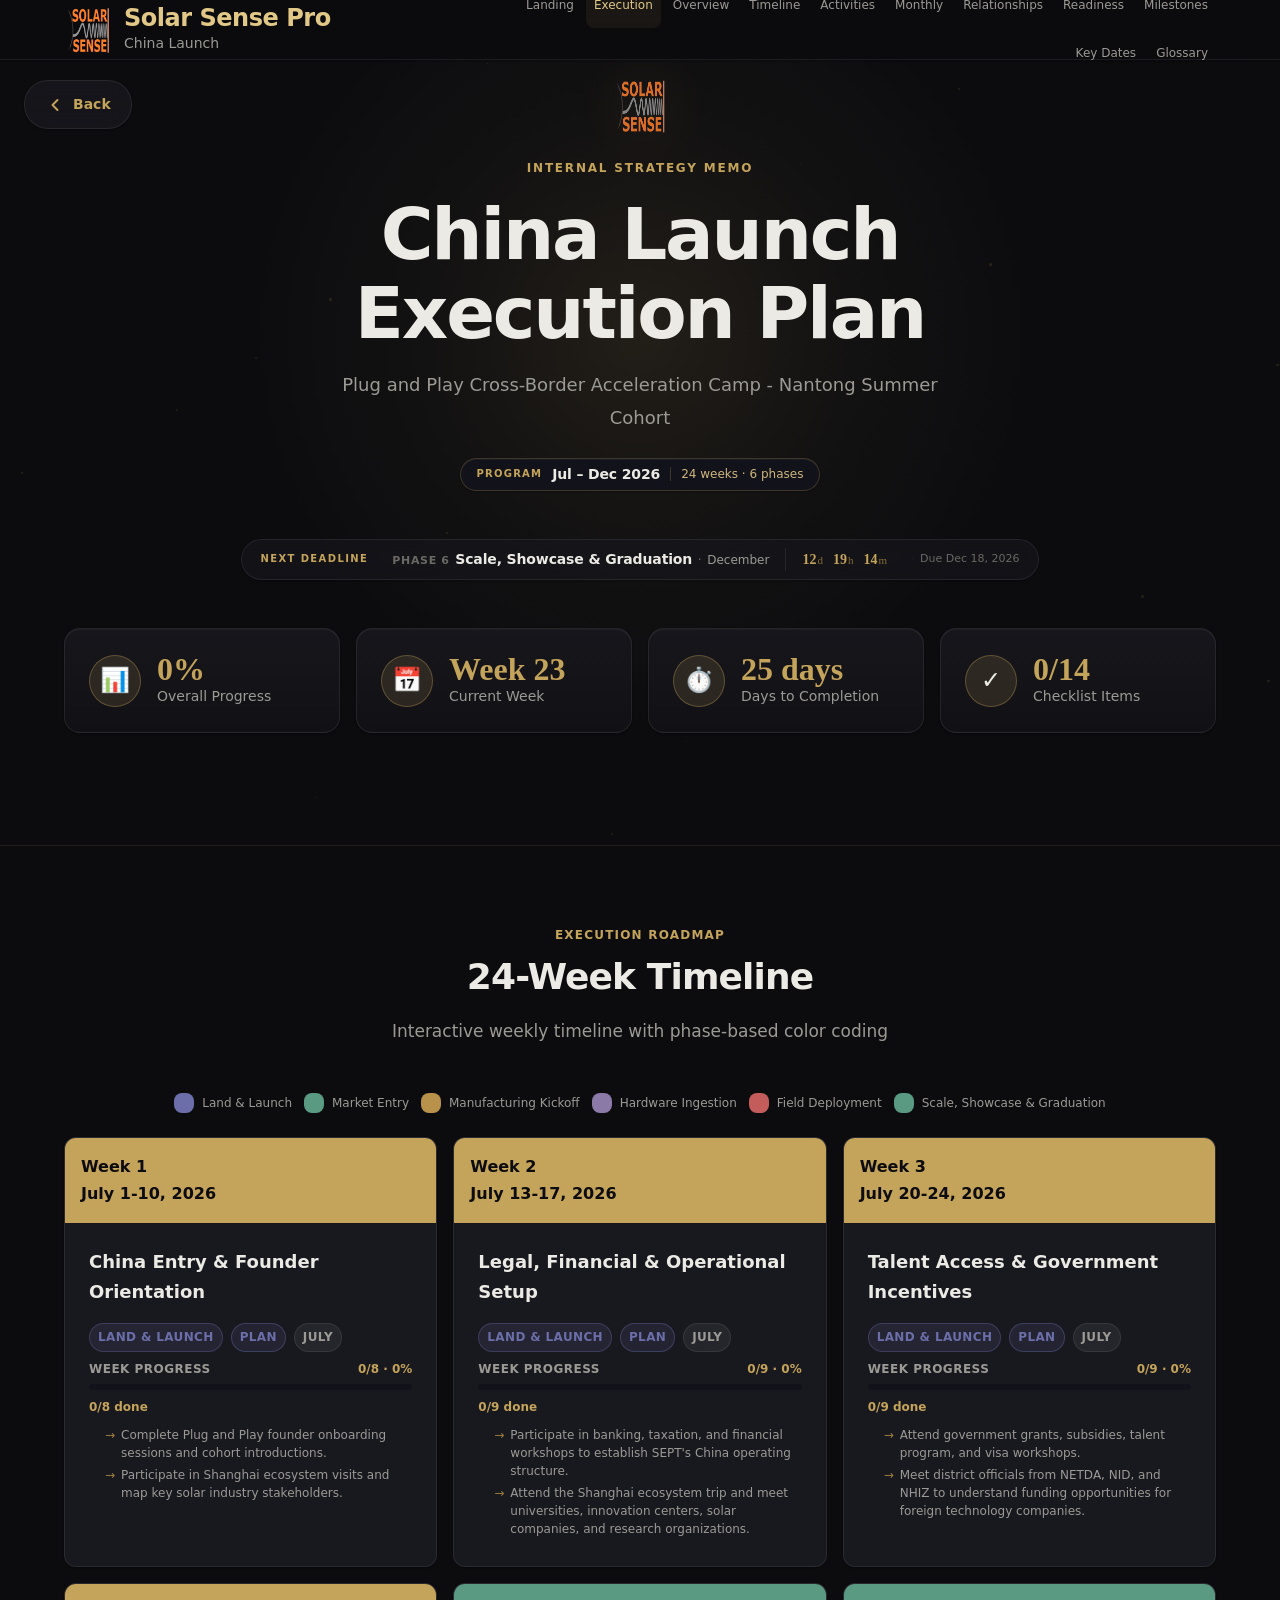
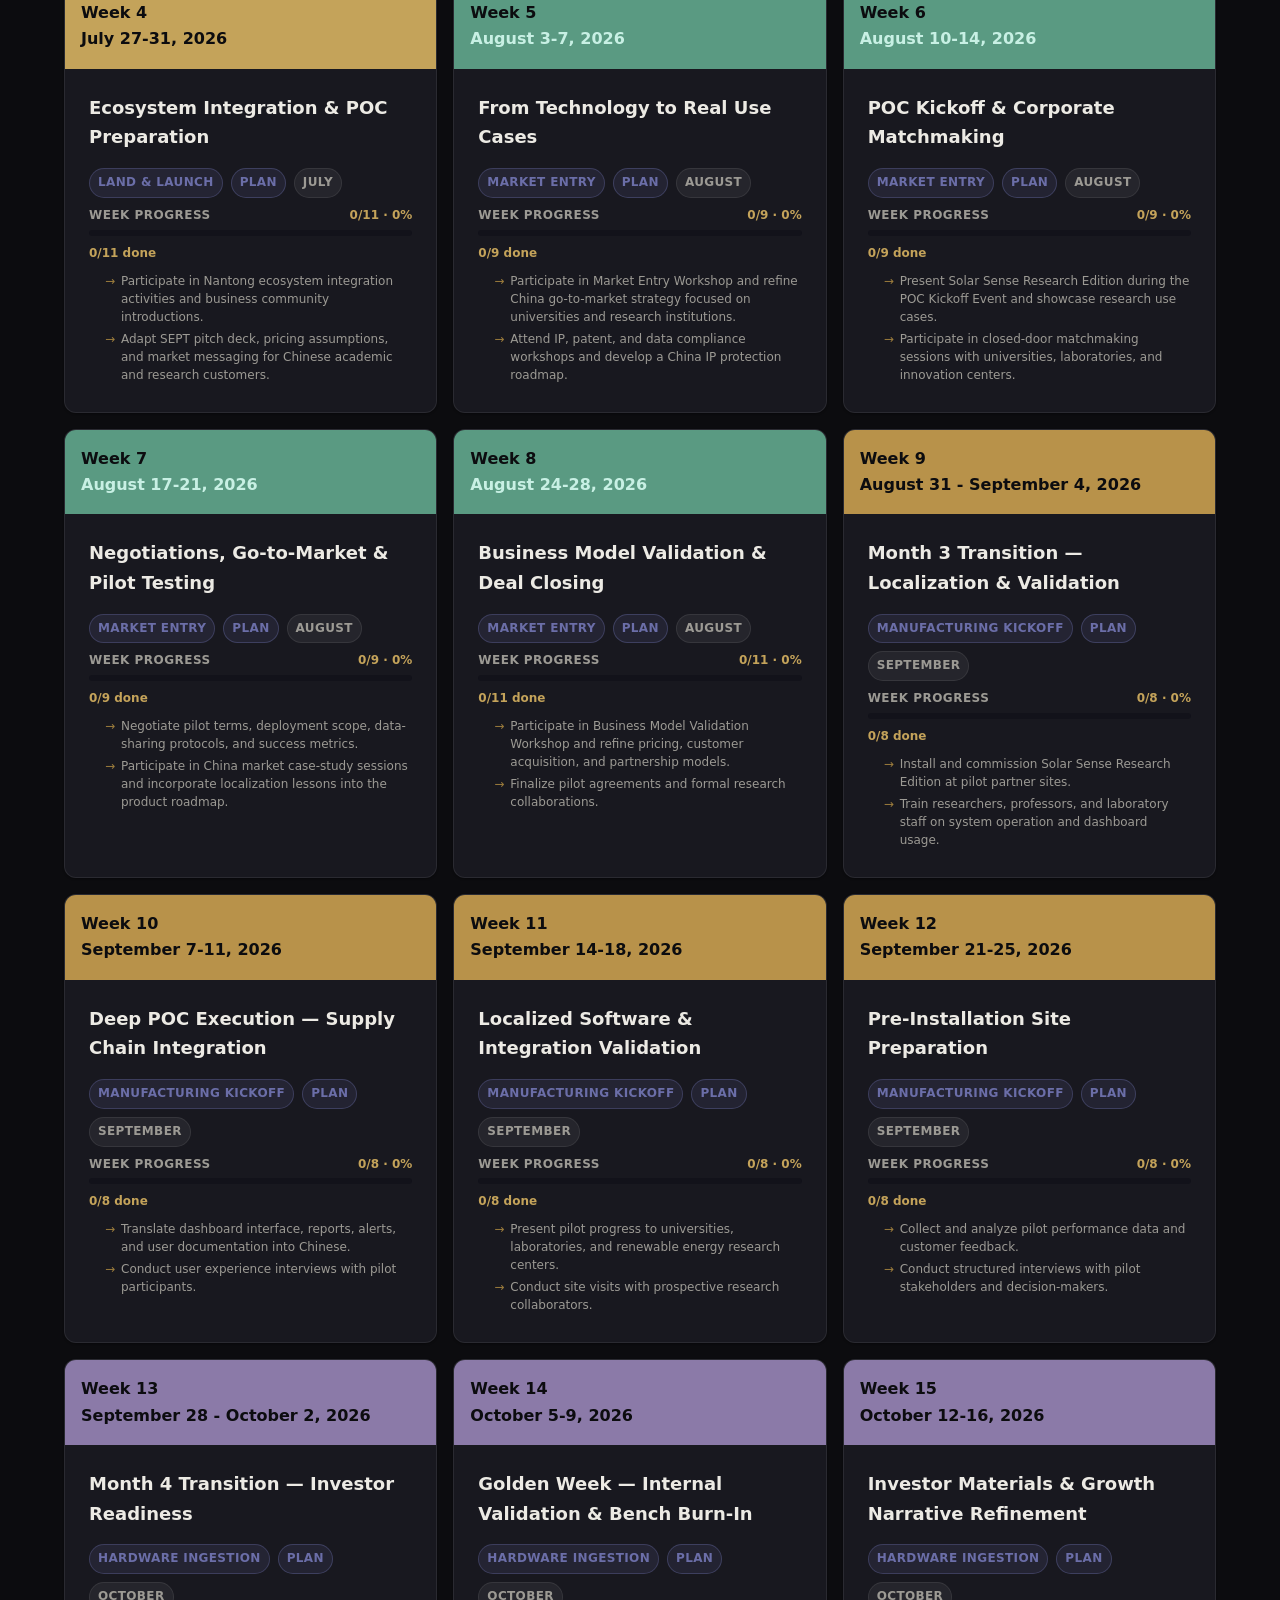
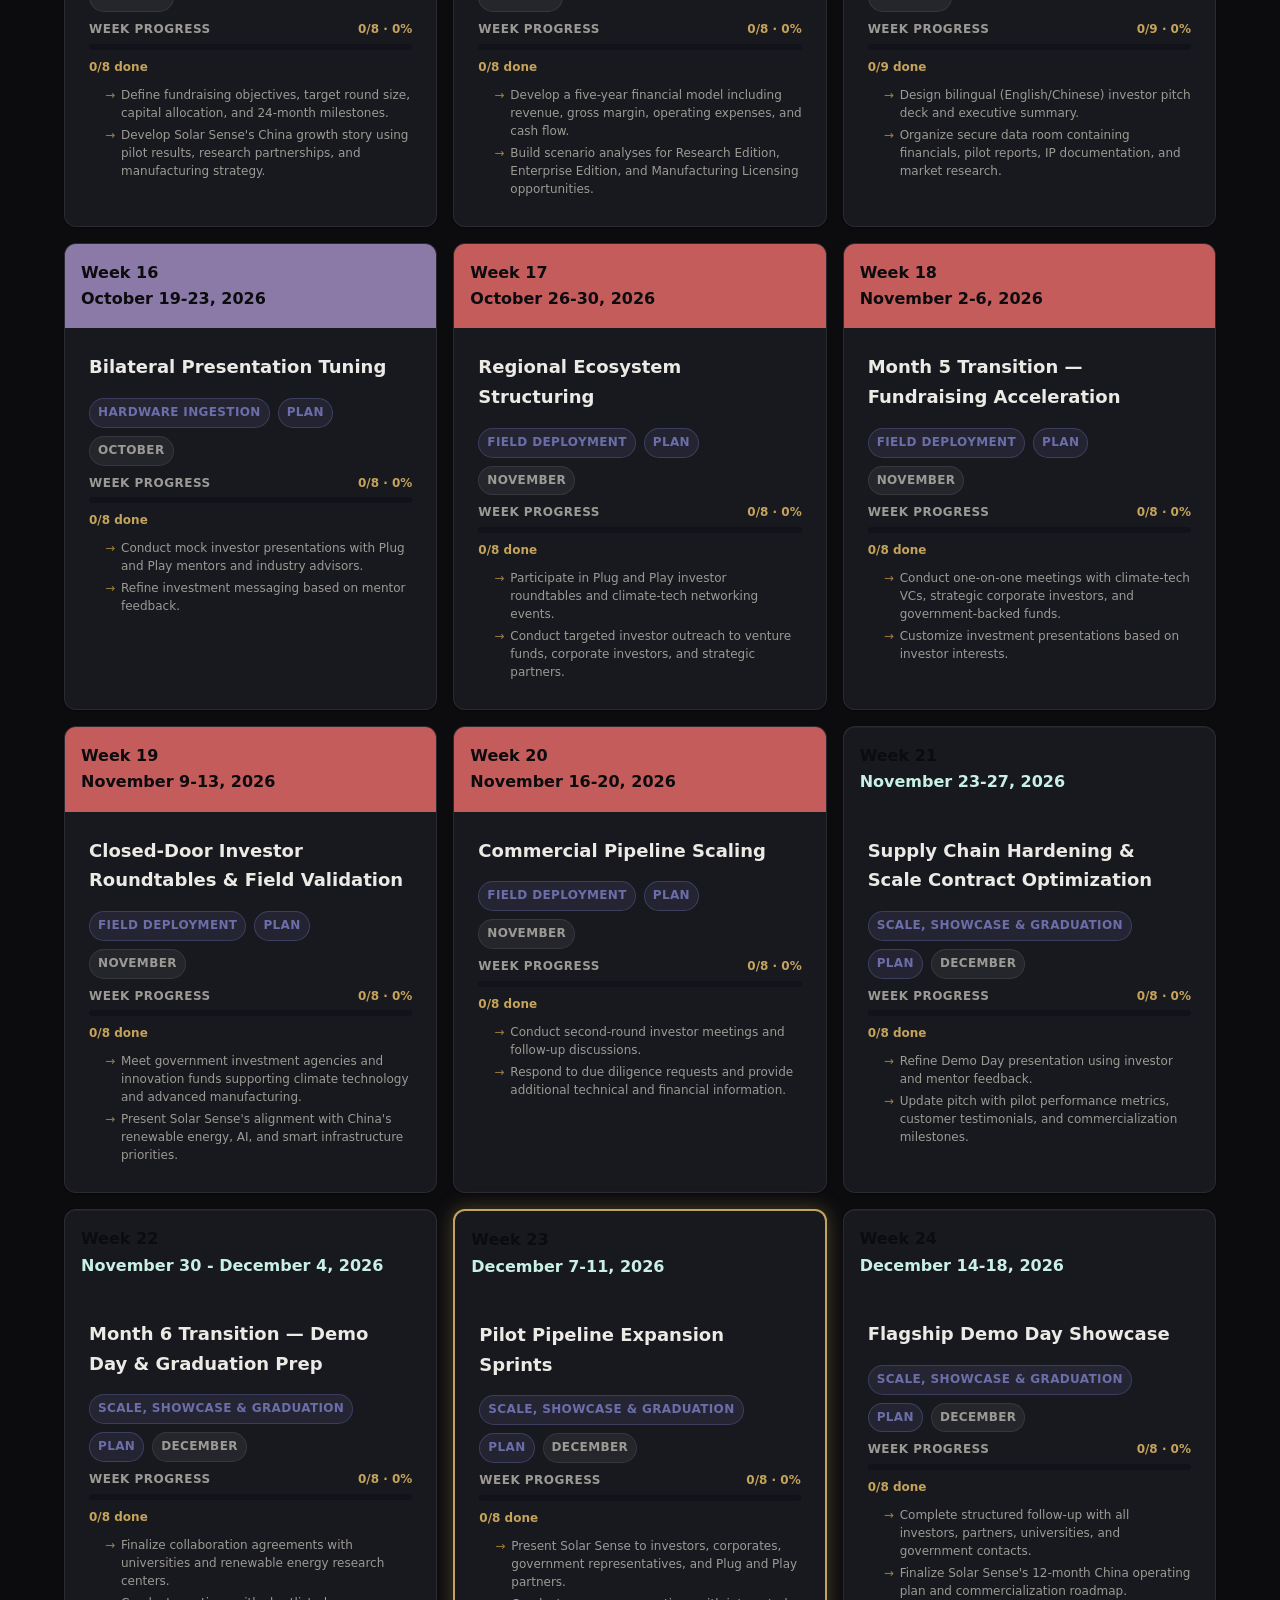
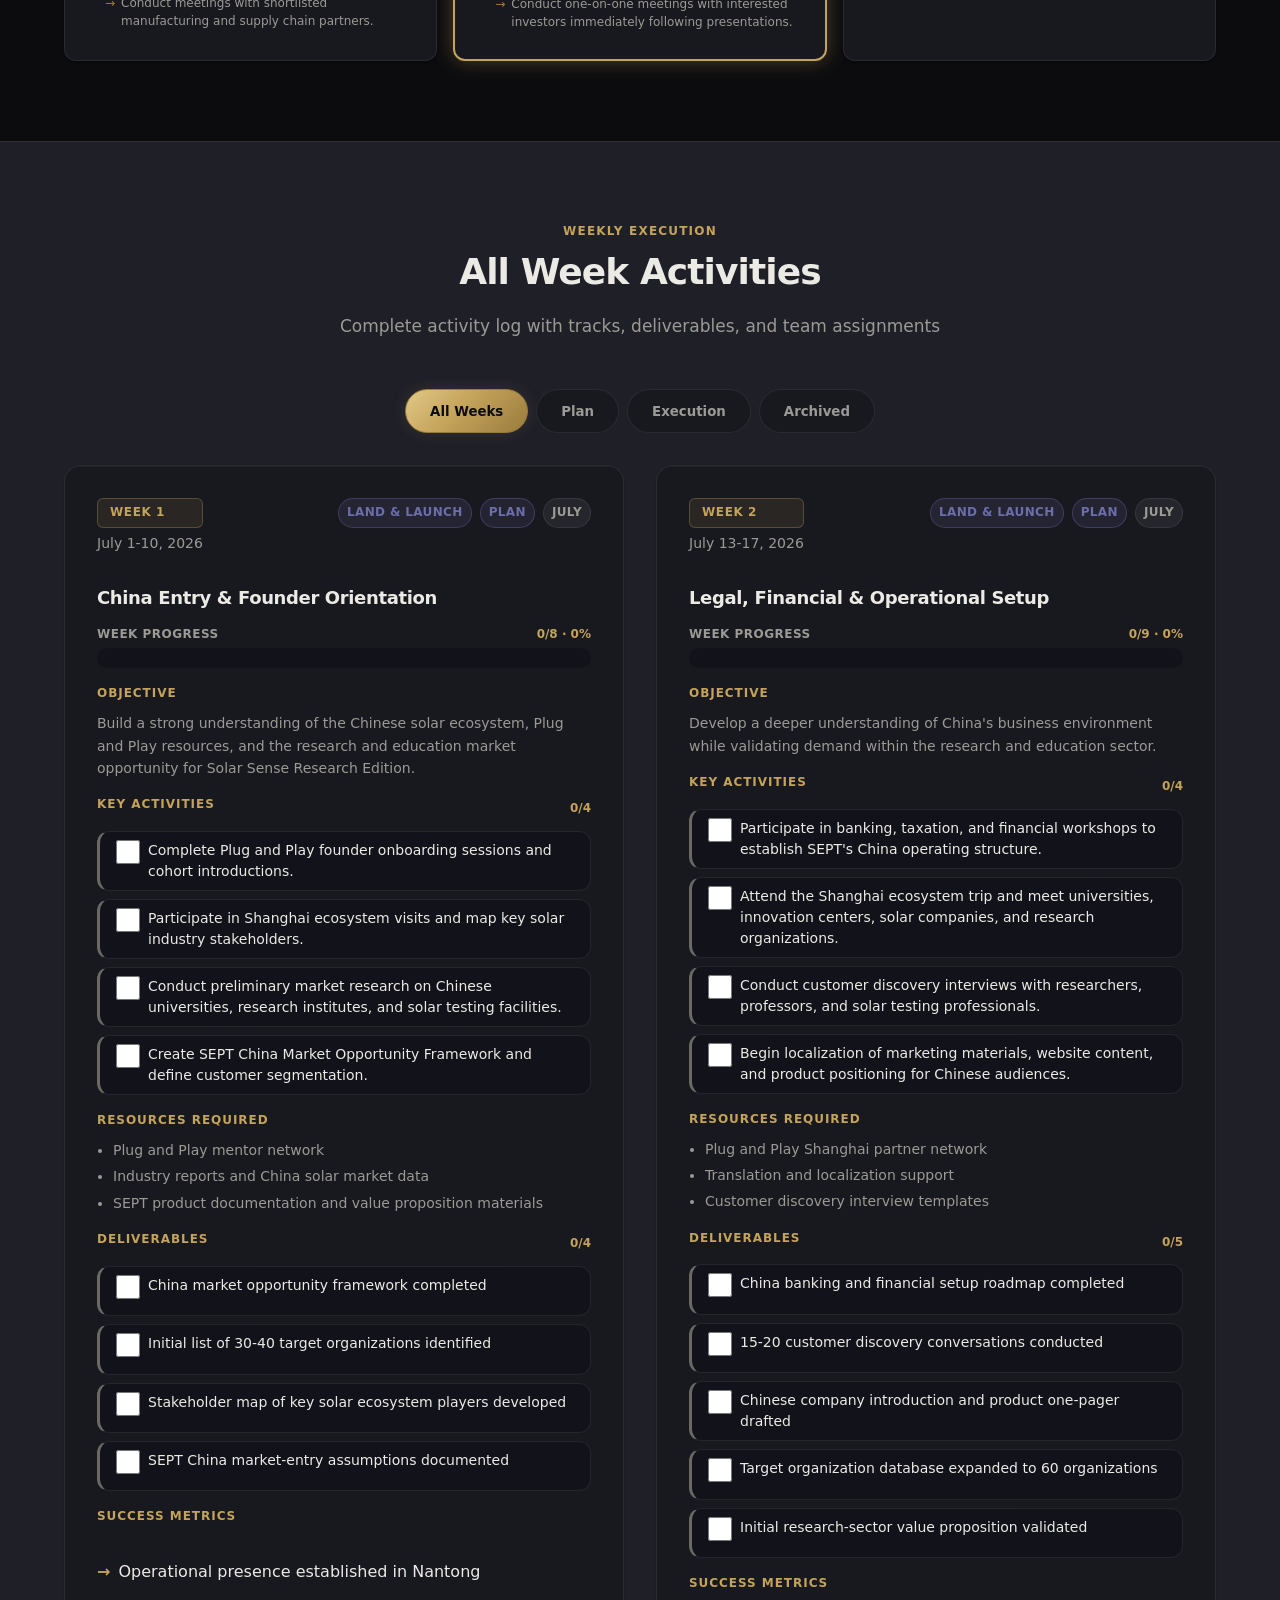
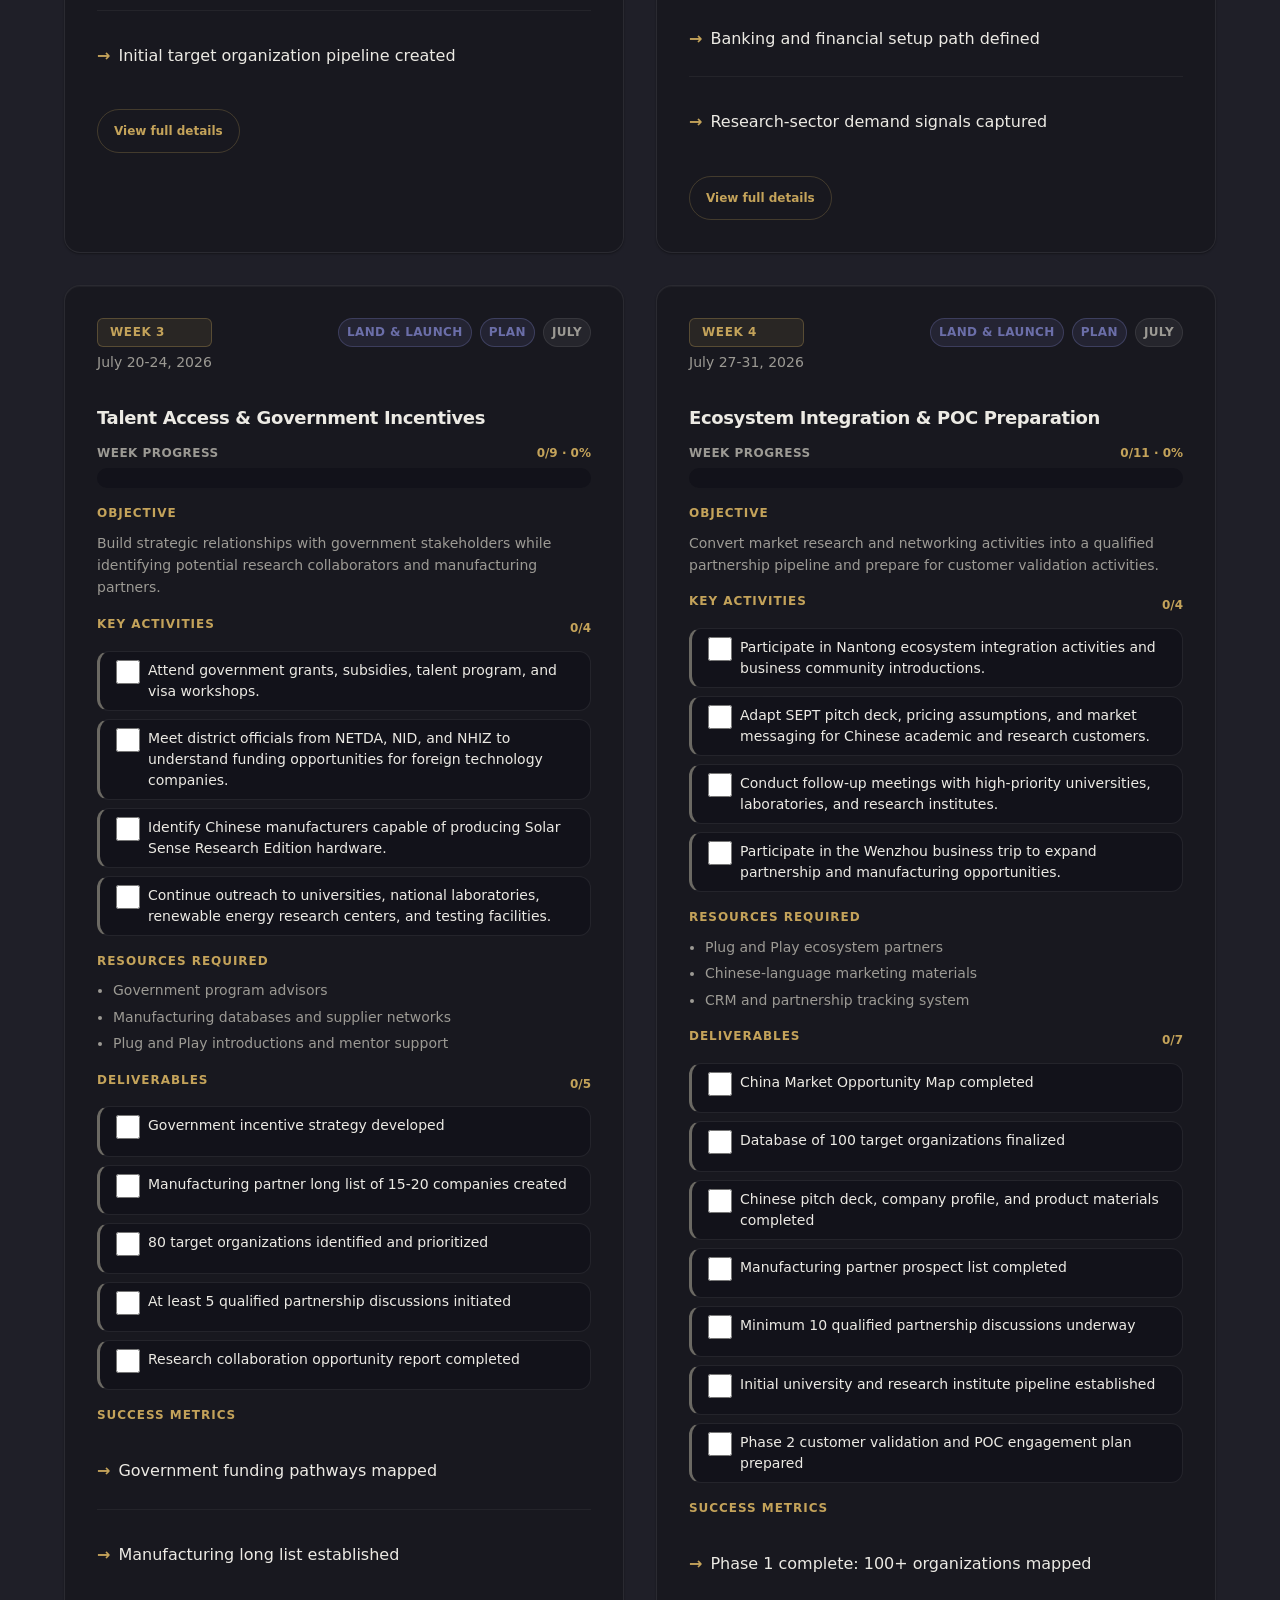
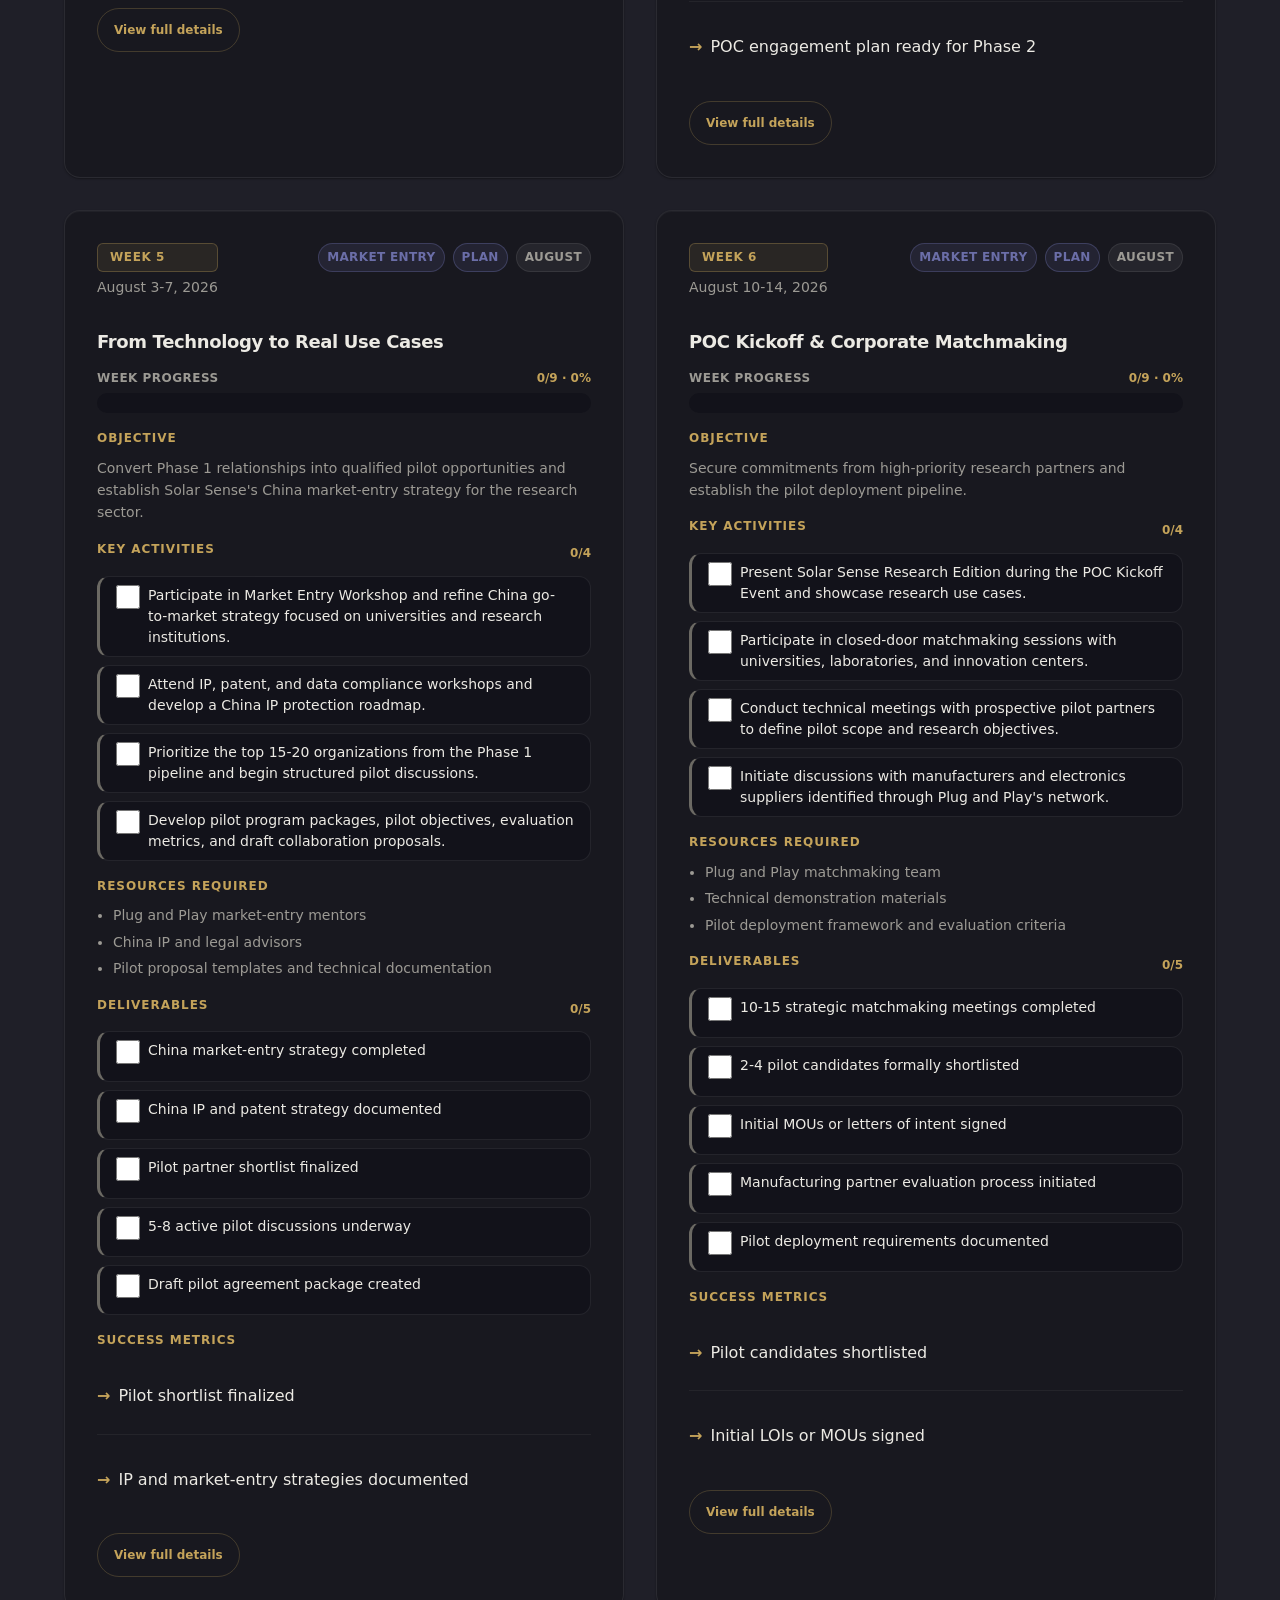
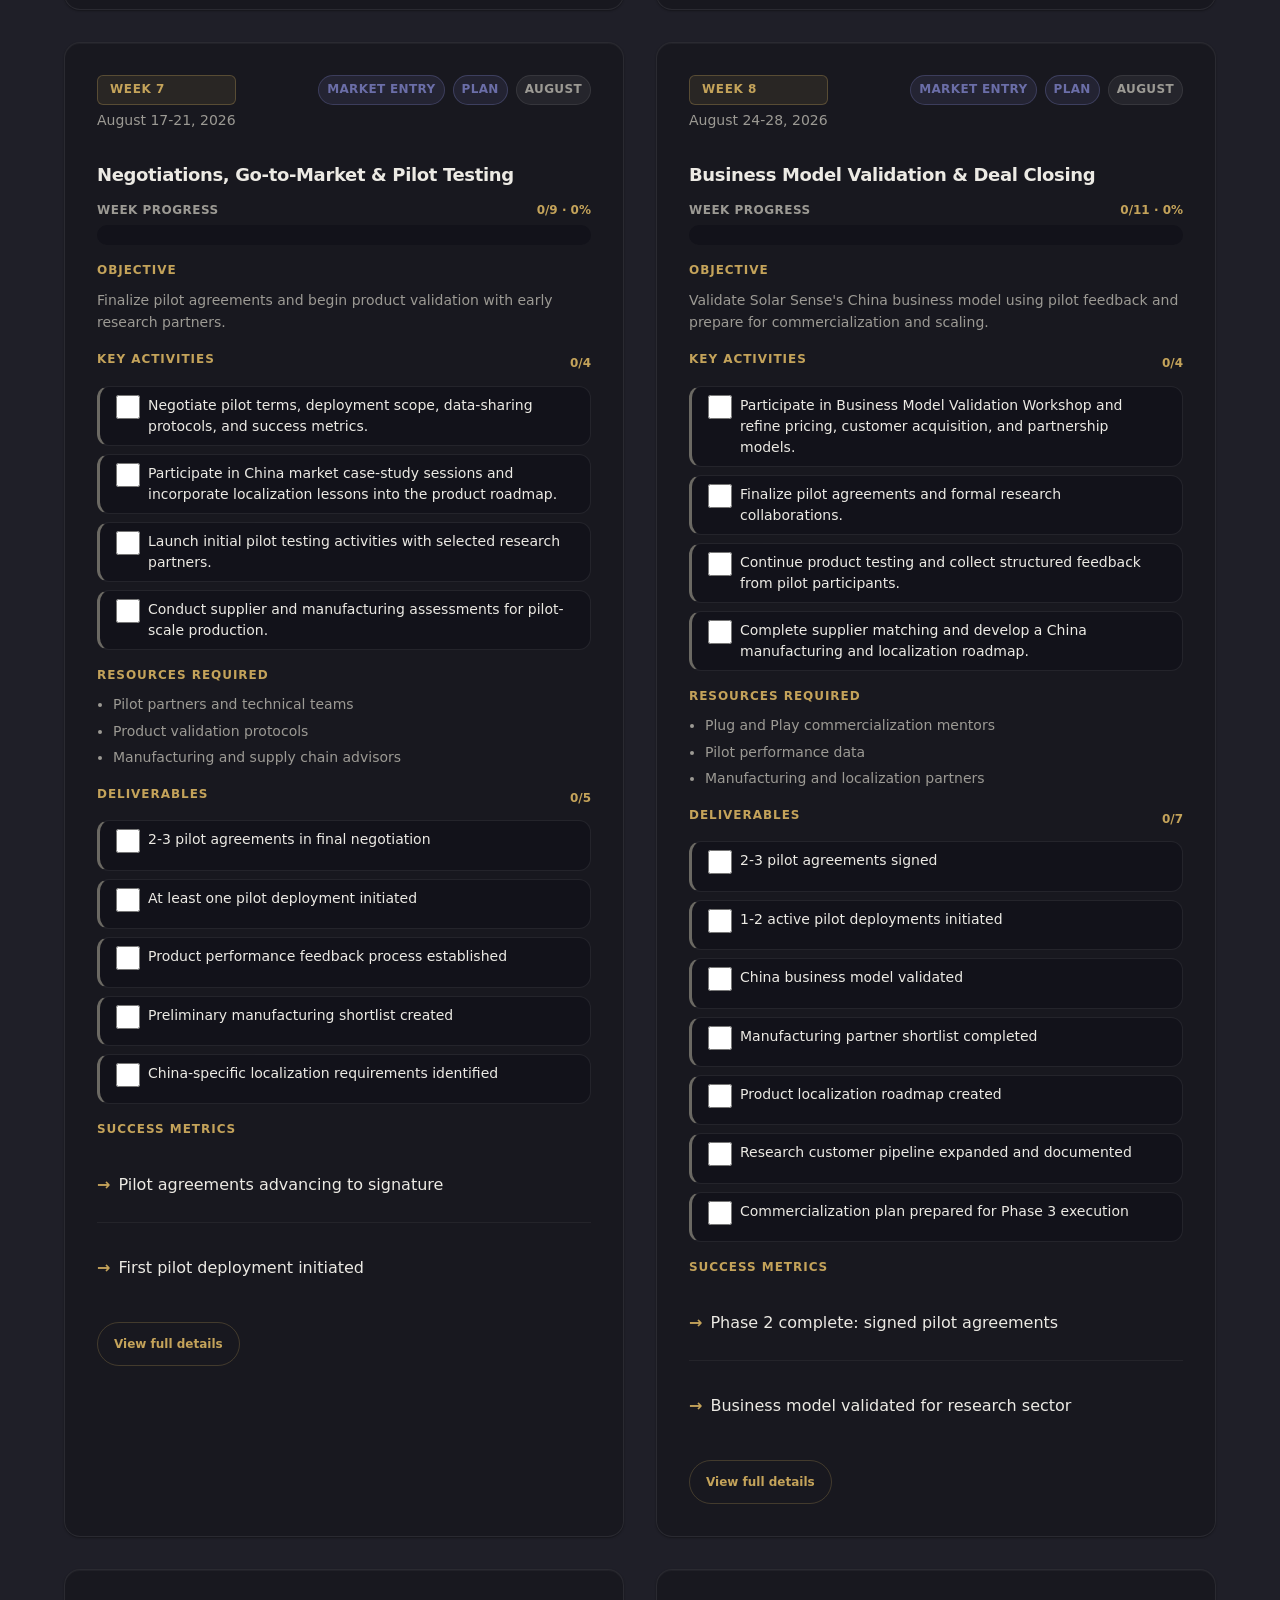
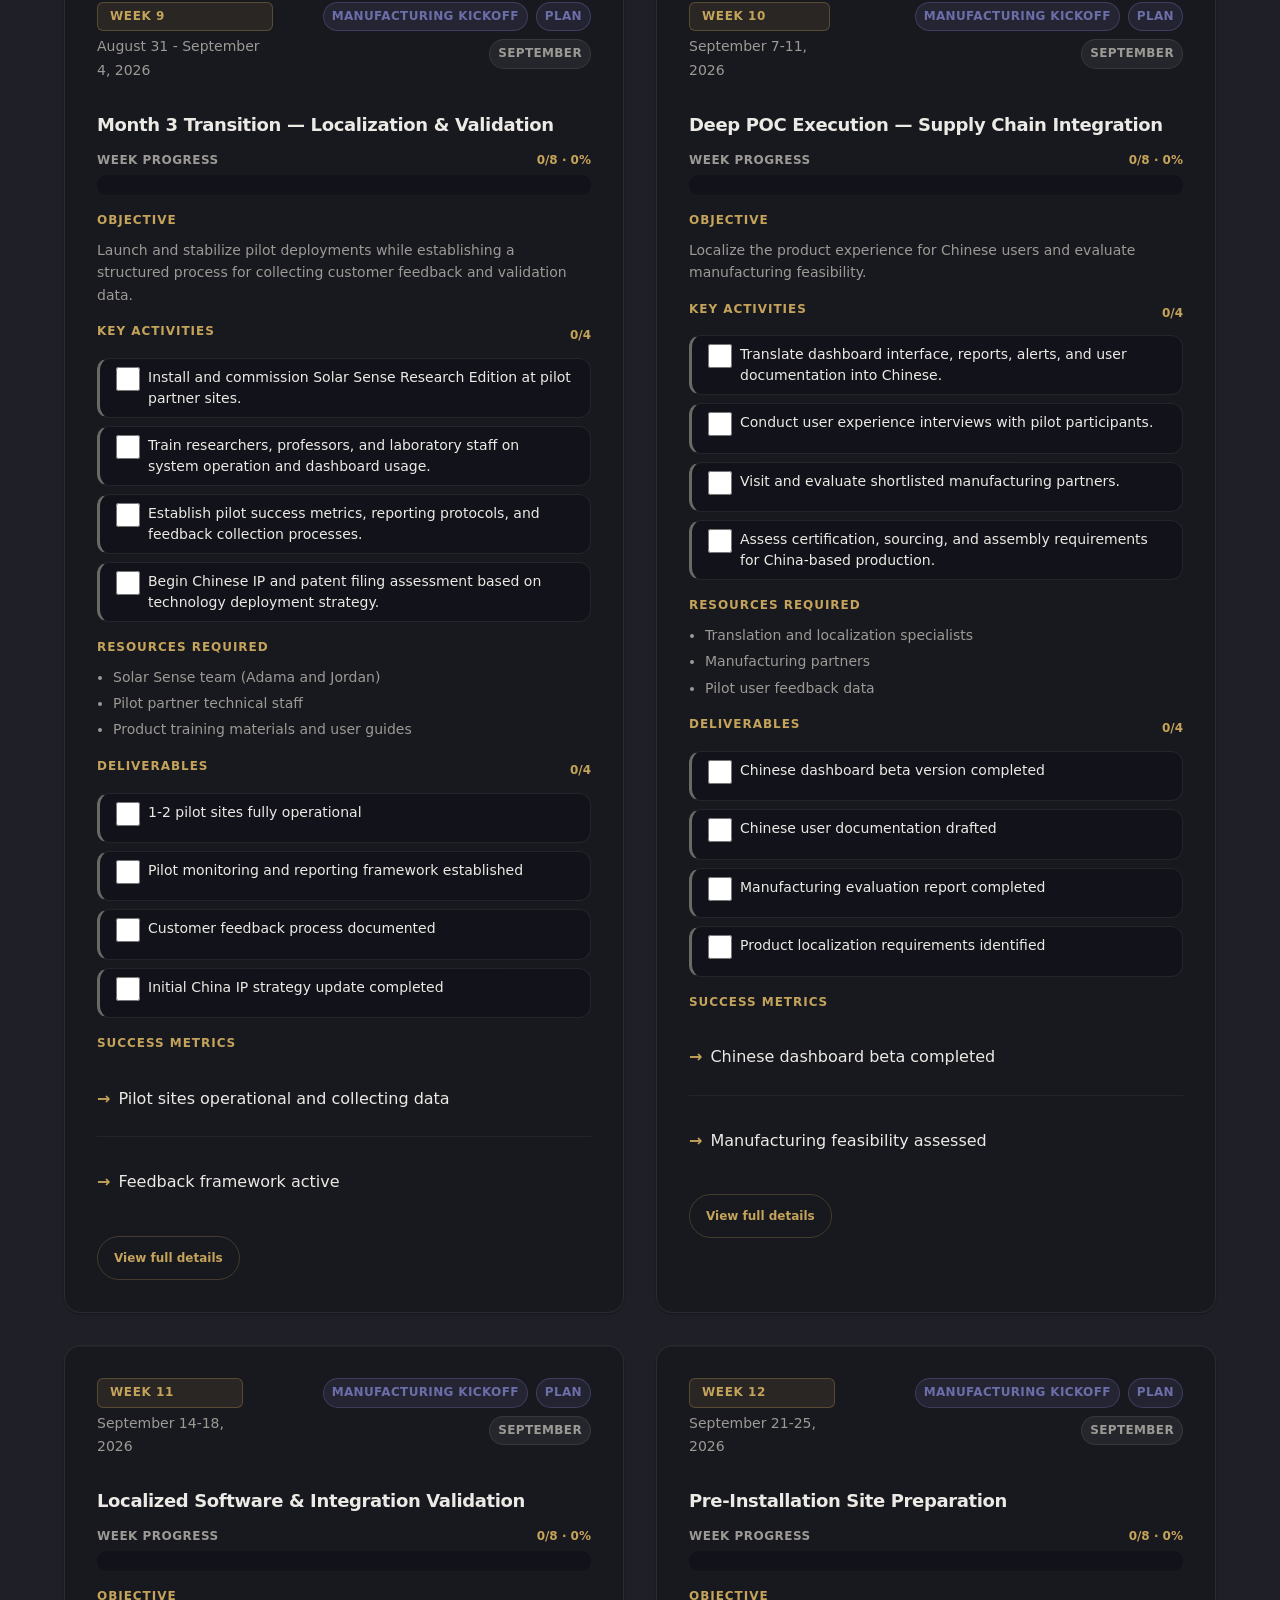
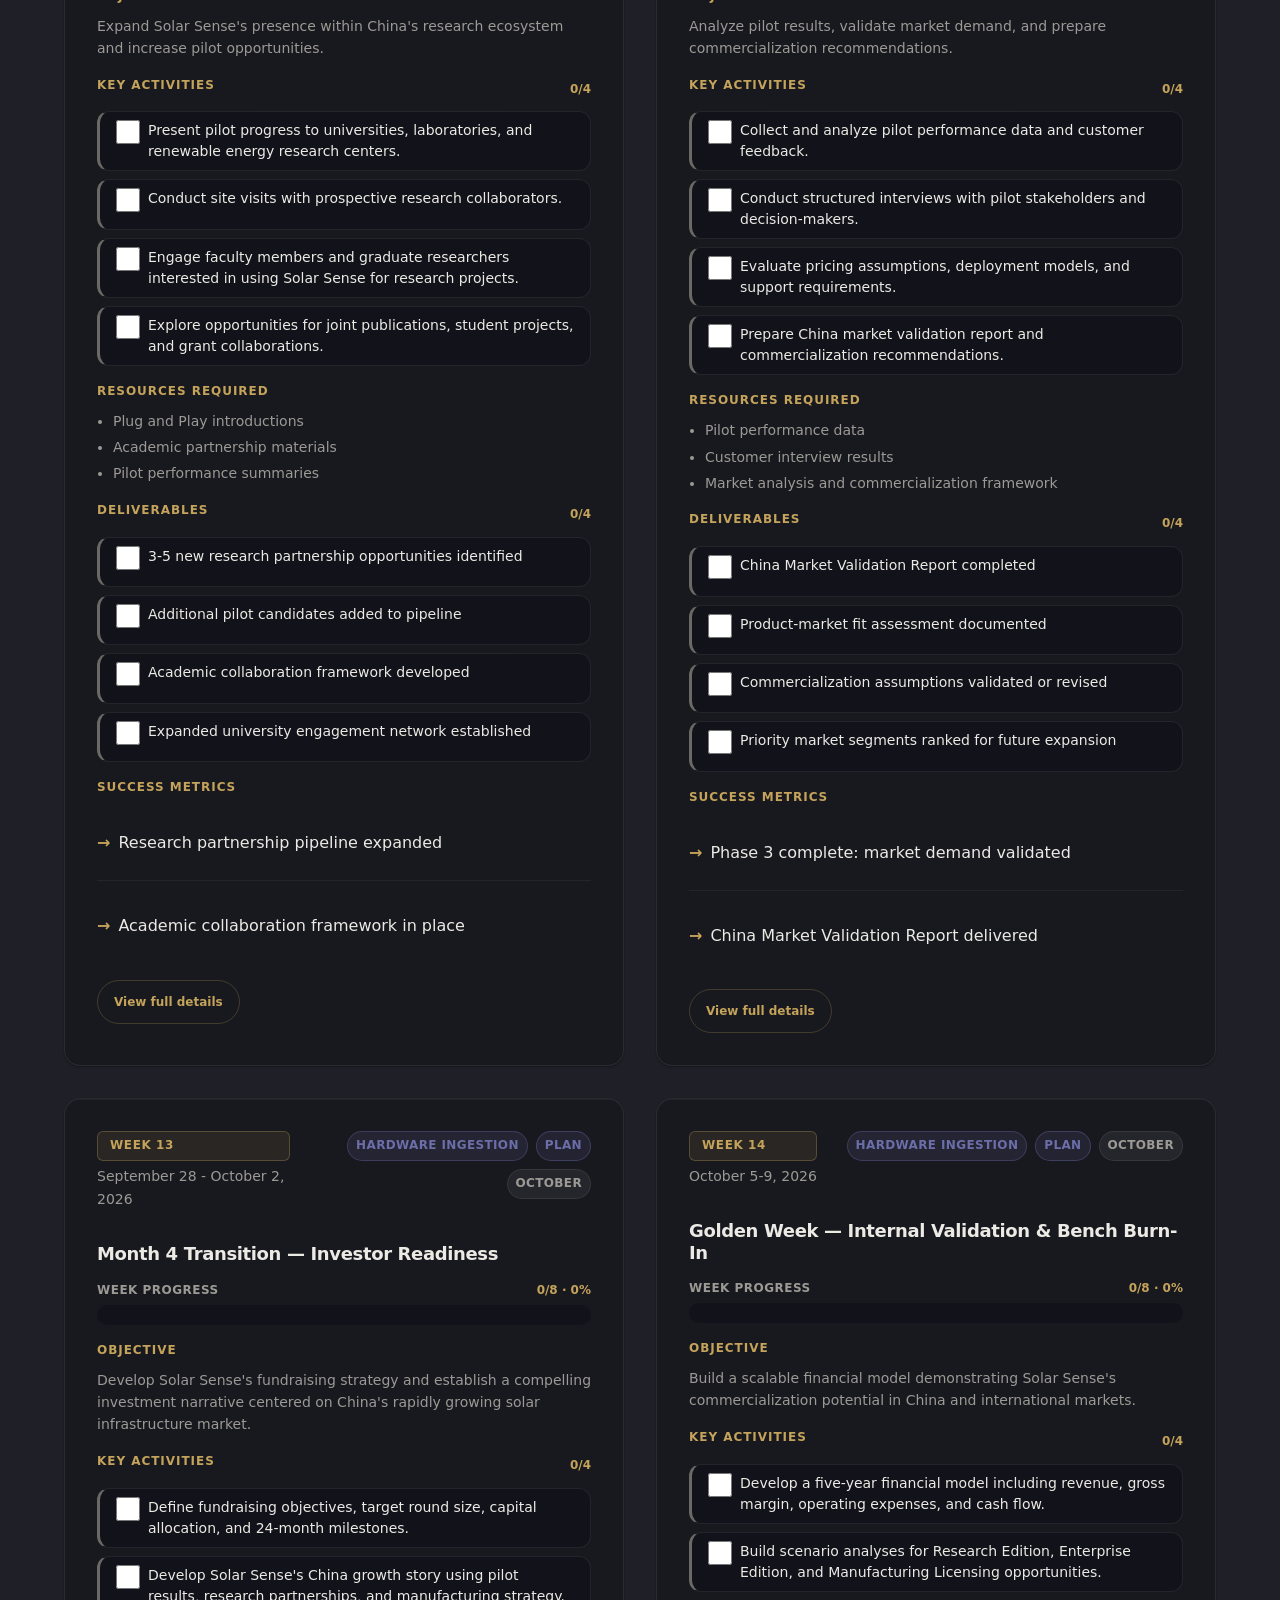
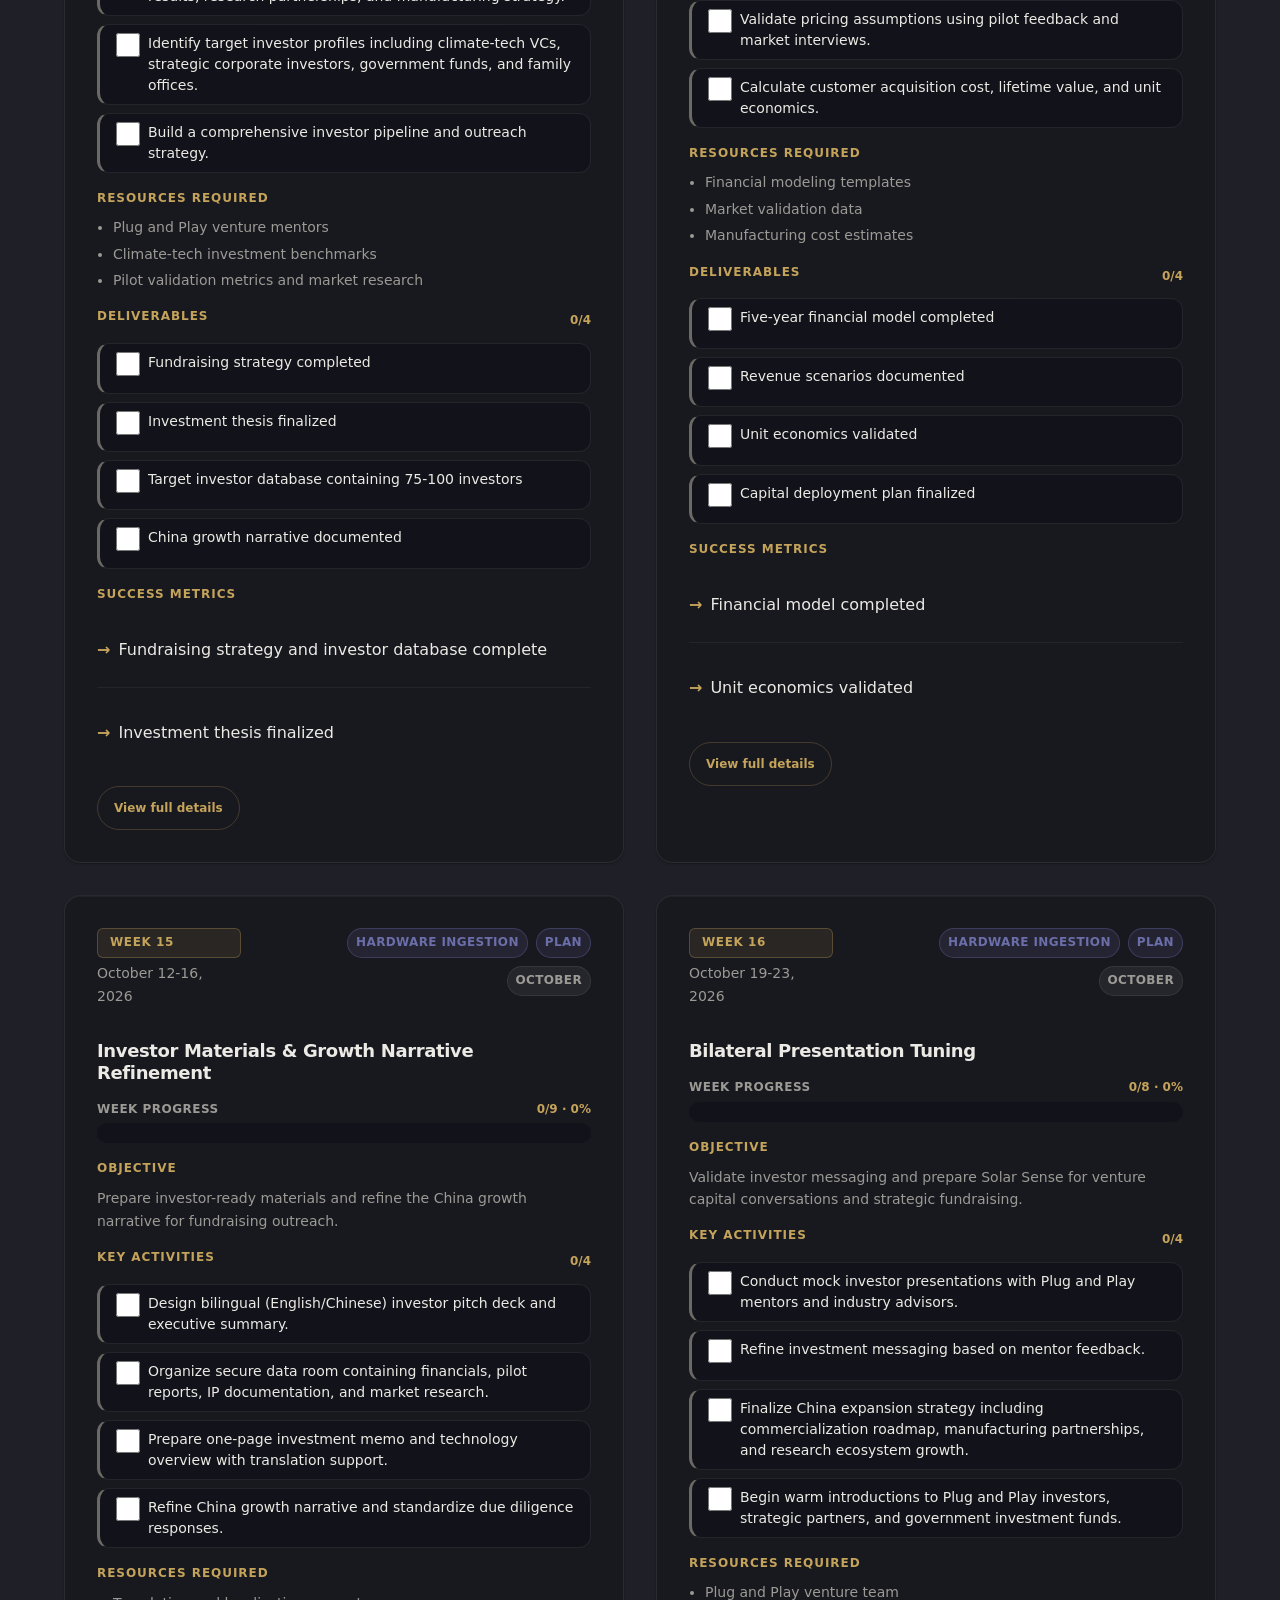
==== commit 664b89ee: "Polish mobile UX and refine landing/execution overview UI. Improve fixed nav drawer, touch scrolling" ====
--- a/execution.html
+++ b/execution.html
@@ -2,7 +2,7 @@
 <html lang="en">
 <head>
     <meta charset="UTF-8">
-    <meta name="viewport" content="width=device-width, initial-scale=1.0">
+    <meta name="viewport" content="width=device-width, initial-scale=1.0, viewport-fit=cover">
     <meta name="description" content="Solar Sense Pro - China Launch Execution Dashboard - Track 6-month market entry progress">
     <title>Execution Dashboard - Solar Sense Pro</title>
     <link rel="stylesheet" href="styles.css">
@@ -63,8 +63,9 @@
                     <h1 class="hero-title execution-hero-title" data-reveal>China Launch Execution Plan</h1>
                     <p class="hero-mission" data-reveal>Plug and Play Cross-Border Acceleration Camp - Nantong Summer Cohort</p>
                     <div class="timeline-badge timeline-badge--compact" data-reveal>
-                        <span class="timeline-dates">July 2026 – December 2026</span>
-                        <span class="timeline-separator">·</span>
+                        <span class="timeline-badge-label">Program</span>
+                        <span class="timeline-dates">Jul – Dec 2026</span>
+                        <span class="timeline-separator" aria-hidden="true"></span>
                         <span class="timeline-duration">24 weeks · 6 phases</span>
                     </div>
                 </div>
@@ -124,21 +125,6 @@
                         </div>
                     </div>
                 </div>
-
-                <div class="quick-stats" data-reveal>
-                    <div class="quick-stat">
-                        <span class="quick-stat-label">Total Weeks:</span>
-                        <span class="quick-stat-value">24</span>
-                    </div>
-                    <div class="quick-stat">
-                        <span class="quick-stat-label">Phases:</span>
-                        <span class="quick-stat-value">6</span>
-                    </div>
-                    <div class="quick-stat">
-                        <span class="quick-stat-label">Team Hours:</span>
-                        <span class="quick-stat-value" id="total-hours">1,070</span>
-                    </div>
-                </div>
             </div>
         </section>
 
--- a/styles.css
+++ b/styles.css
@@ -203,6 +203,15 @@
     transition: opacity var(--duration-slow) var(--ease);
 }
 
+.hero-section .hero-spotlight {
+    background: radial-gradient(
+        200px circle at var(--spot-x, 50%) var(--spot-y, 35%),
+        rgba(196, 163, 90, 0.12) 0%,
+        rgba(196, 163, 90, 0.04) 35%,
+        transparent 65%
+    );
+}
+
 .hero-particles {
     position: absolute;
     inset: 0;
@@ -490,8 +499,7 @@
 
 .execution-page .overview-section .container,
 .execution-page .execution-hero,
-.execution-page .stats-grid,
-.execution-page .quick-stats {
+.execution-page .stats-grid {
     position: relative;
     z-index: 1;
 }
@@ -566,44 +574,6 @@
 
 .execution-page .phase-countdown--execution {
     margin-bottom: var(--space-2xl);
-}
-
-/* Compact timeline pill */
-.timeline-badge--compact {
-    flex-direction: row;
-    align-items: center;
-    flex-wrap: wrap;
-    justify-content: center;
-    gap: var(--space-sm);
-    padding: 0.5rem 1.25rem;
-    border-radius: var(--radius-full);
-    background: rgba(24, 24, 31, 0.65);
-    border: 1px solid var(--border-gold);
-    box-shadow: var(--shadow-sm);
-    color: var(--text);
-}
-
-.timeline-badge--compact .timeline-dates {
-    font-size: var(--font-size-sm);
-    font-weight: 600;
-    color: var(--gold-light);
-}
-
-.timeline-badge--compact .timeline-separator {
-    color: var(--text-dim);
-    font-size: var(--font-size-sm);
-}
-
-.timeline-badge--compact .timeline-duration {
-    font-size: var(--font-size-xs);
-    color: var(--text-muted);
-    opacity: 1;
-}
-
-.execution-page .quick-stats {
-    background: rgba(24, 24, 31, 0.55);
-    border: 1px solid var(--border);
-    backdrop-filter: blur(8px);
 }
 
 .execution-page .milestone-card,
@@ -1008,6 +978,74 @@
     flex-direction: column;
 }
 
+/* Compact timeline pill — must follow base .timeline-badge */
+.timeline-badge.timeline-badge--compact {
+    flex-direction: row;
+    align-items: center;
+    justify-content: center;
+    flex-wrap: nowrap;
+    gap: 0.625rem;
+    padding: 0.4375rem 1rem;
+    border-radius: var(--radius-full);
+    background: var(--ink-raised);
+    border: 1px solid var(--border-gold);
+    box-shadow: var(--shadow-sm), var(--shadow-inset);
+    color: var(--text);
+    max-width: 100%;
+    line-height: 1.2;
+}
+
+.timeline-badge.timeline-badge--compact .timeline-badge-label {
+    font-family: var(--font-display);
+    font-size: 0.625rem;
+    font-weight: 600;
+    letter-spacing: 0.12em;
+    text-transform: uppercase;
+    color: var(--gold);
+    white-space: nowrap;
+}
+
+.timeline-badge.timeline-badge--compact .timeline-dates {
+    font-family: var(--font-display);
+    font-size: var(--font-size-sm);
+    font-weight: 600;
+    color: var(--text);
+    letter-spacing: -0.01em;
+    white-space: nowrap;
+}
+
+.timeline-badge.timeline-badge--compact .timeline-separator {
+    width: 1px;
+    height: 0.875rem;
+    background: var(--border-gold);
+    flex-shrink: 0;
+}
+
+.timeline-badge.timeline-badge--compact .timeline-duration {
+    font-size: var(--font-size-xs);
+    font-weight: 500;
+    color: var(--gold-light);
+    white-space: nowrap;
+}
+
+@media (max-width: 480px) {
+    .timeline-badge.timeline-badge--compact {
+        flex-wrap: wrap;
+        row-gap: 0.25rem;
+        padding: 0.5rem 0.875rem;
+        border-radius: var(--radius-md);
+    }
+
+    .timeline-badge.timeline-badge--compact .timeline-separator {
+        display: none;
+    }
+
+    .timeline-badge.timeline-badge--compact .timeline-badge-label {
+        width: 100%;
+        text-align: center;
+    }
+}
+
 .timeline-dates {
     font-family: var(--font-display);
     font-size: var(--font-size-xl);
@@ -1061,33 +1099,6 @@
 .stat-label {
     font-size: var(--font-size-sm);
     color: var(--text-muted);
-}
-
-.quick-stats {
-    display: flex;
-    justify-content: center;
-    gap: var(--space-2xl);
-    flex-wrap: wrap;
-    padding: var(--space-lg);
-    background: var(--surface);
-    border-radius: var(--radius-lg);
-    border: 1px solid var(--border);
-    box-shadow: var(--shadow-sm);
-}
-
-.quick-stat {
-    display: flex;
-    gap: var(--space-sm);
-}
-
-.quick-stat-label {
-    color: var(--text-muted);
-    font-weight: 500;
-}
-
-.quick-stat-value {
-    color: var(--gold);
-    font-weight: 700;
 }
 
 /* ====================================
@@ -2292,30 +2303,54 @@
         --font-size-3xl: 1.75rem;
         --font-size-4xl: 2rem;
     }
+
+    .header {
+        padding-left: env(safe-area-inset-left);
+        padding-right: env(safe-area-inset-right);
+    }
+
+    .nav {
+        position: relative;
+    }
     
     .nav-toggle {
         display: flex;
     }
     
     .nav-menu {
-        position: absolute;
-        top: var(--header-height);
+        position: fixed;
+        top: var(--nav-h);
         left: 0;
         right: 0;
+        z-index: 199;
         background: var(--ink-raised);
         flex-direction: column;
-        padding: var(--space-lg);
+        align-items: stretch;
+        padding: var(--space-md);
+        padding-bottom: calc(var(--space-md) + env(safe-area-inset-bottom));
         box-shadow: var(--shadow-lg);
         max-height: 0;
         overflow: hidden;
         transition: max-height var(--duration-normal) var(--ease);
         border-bottom: 1px solid var(--border);
         gap: var(--space-xs);
+        -webkit-overflow-scrolling: touch;
     }
     
     .nav-menu.active {
-        max-height: 80vh;
+        max-height: calc(100dvh - var(--nav-h));
         overflow-y: auto;
+    }
+
+    .nav-menu .nav-link {
+        width: 100%;
+        justify-content: center;
+        padding: var(--space-md) var(--space-lg);
+        border-radius: var(--radius-md);
+    }
+
+    body.nav-open {
+        overflow: hidden;
     }
     
     .stats-grid {
@@ -2328,36 +2363,153 @@
     
     .month-tabs {
         flex-wrap: nowrap;
-        overflow-x: scroll;
+        overflow-x: auto;
+        -webkit-overflow-scrolling: touch;
+        scrollbar-width: none;
+        gap: var(--space-sm);
+        padding-bottom: var(--space-sm);
+    }
+
+    .month-tabs::-webkit-scrollbar {
+        display: none;
+    }
+
+    .month-tab {
+        flex-shrink: 0;
     }
     
     .date-card {
         grid-template-columns: 1fr;
-        gap: var(--space-2);
+        gap: var(--space-sm);
+    }
+
+    .dates-filters,
+    .week-activities-filters {
+        justify-content: flex-start;
+        overflow-x: auto;
+        flex-wrap: nowrap;
+        -webkit-overflow-scrolling: touch;
+        scrollbar-width: none;
+        padding-bottom: var(--space-xs);
+    }
+
+    .dates-filters::-webkit-scrollbar,
+    .week-activities-filters::-webkit-scrollbar {
+        display: none;
+    }
+
+    .filter-btn {
+        flex-shrink: 0;
     }
     
     .footer-content {
         flex-direction: column;
         text-align: center;
     }
+
+    .footer-actions {
+        width: 100%;
+        flex-direction: column;
+    }
+
+    .footer-actions .btn {
+        width: 100%;
+    }
+
+    .floating-back-btn {
+        top: calc(var(--nav-h) + 12px);
+        left: max(12px, env(safe-area-inset-left));
+    }
+
+    .execution-page .overview-section {
+        padding-top: clamp(4.5rem, 14vw, 6rem);
+    }
+
+    .flip-card:hover:not(.is-flipped) {
+        transform: none;
+    }
 }
 
 @media (max-width: 640px) {
     .container {
-        padding: 0 var(--space-2);
+        padding: 0 max(var(--space-4), env(safe-area-inset-left));
+        padding-right: max(var(--space-4), env(safe-area-inset-right));
     }
     
     .section {
-        padding: var(--space-5) 0;
-    }
-    
-    .logo h1 {
-        font-size: var(--font-size-xl);
+        padding: var(--space-6) 0;
+    }
+
+    .hero-section {
+        padding: clamp(5.5rem, 20vw, 7rem) 0 var(--space-6);
+    }
+
+    .hero-title {
+        font-size: clamp(1.625rem, 7.5vw, 2.25rem);
+        line-height: 1.15;
+        max-width: 18ch;
+    }
+
+    .execution-hero-title {
+        font-size: clamp(1.5rem, 6.5vw, 2rem);
+        line-height: 1.2;
+    }
+
+    .hero-mission {
+        font-size: var(--font-size-sm);
+        line-height: 1.65;
+    }
+
+    .floating-logo {
+        top: calc(var(--nav-h) + 8px);
+        width: 40px;
+        height: 40px;
+    }
+
+    .execution-floating-logo {
+        width: 36px;
+        height: 36px;
+    }
+
+    .logo-title {
+        font-size: var(--font-size-base);
+    }
+
+    .logo-subtitle {
+        font-size: var(--font-size-xs);
+    }
+
+    .logo-image {
+        width: 36px;
+        height: 36px;
+    }
+
+    .bottom-cta-content .btn-lg,
+    .btn-lg {
+        width: 100%;
+    }
+
+    .stat-card {
+        padding: var(--space-md);
+    }
+
+    .stat-value {
+        font-size: var(--font-size-2xl);
+    }
+
+    .week-card,
+    .week-detail-card,
+    .flip-card {
+        touch-action: manipulation;
+    }
+
+    .flip-card-back-scroll {
+        -webkit-overflow-scrolling: touch;
     }
     
     .modal-content {
         margin: 0;
-        max-height: 100vh;
+        max-height: 100dvh;
         border-radius: 0;
     }
 }
@@ -4023,27 +4175,14 @@
 
 @media (max-width: 640px) {
     .hero-section {
-        padding: var(--space-5) 0 var(--space-4);
-    }
-
-    .countdown-value {
-        font-size: 2rem;
-    }
-
-    .hero-stats {
-        gap: var(--space-2);
-    }
-
-    .hero-stat-pill {
-        min-width: 80px;
-        padding: var(--space-2) var(--space-3);
-    }
-
-    .cta-buttons {
-        flex-direction: column;
-    }
-
-    .cta-buttons .btn {
+        padding: clamp(5.5rem, 20vw, 7rem) 0 var(--space-6);
+    }
+
+    .hero-title {
+        font-size: clamp(1.625rem, 7.5vw, 2.25rem);
+    }
+
+    .bottom-cta-content .btn {
         width: 100%;
     }
 }
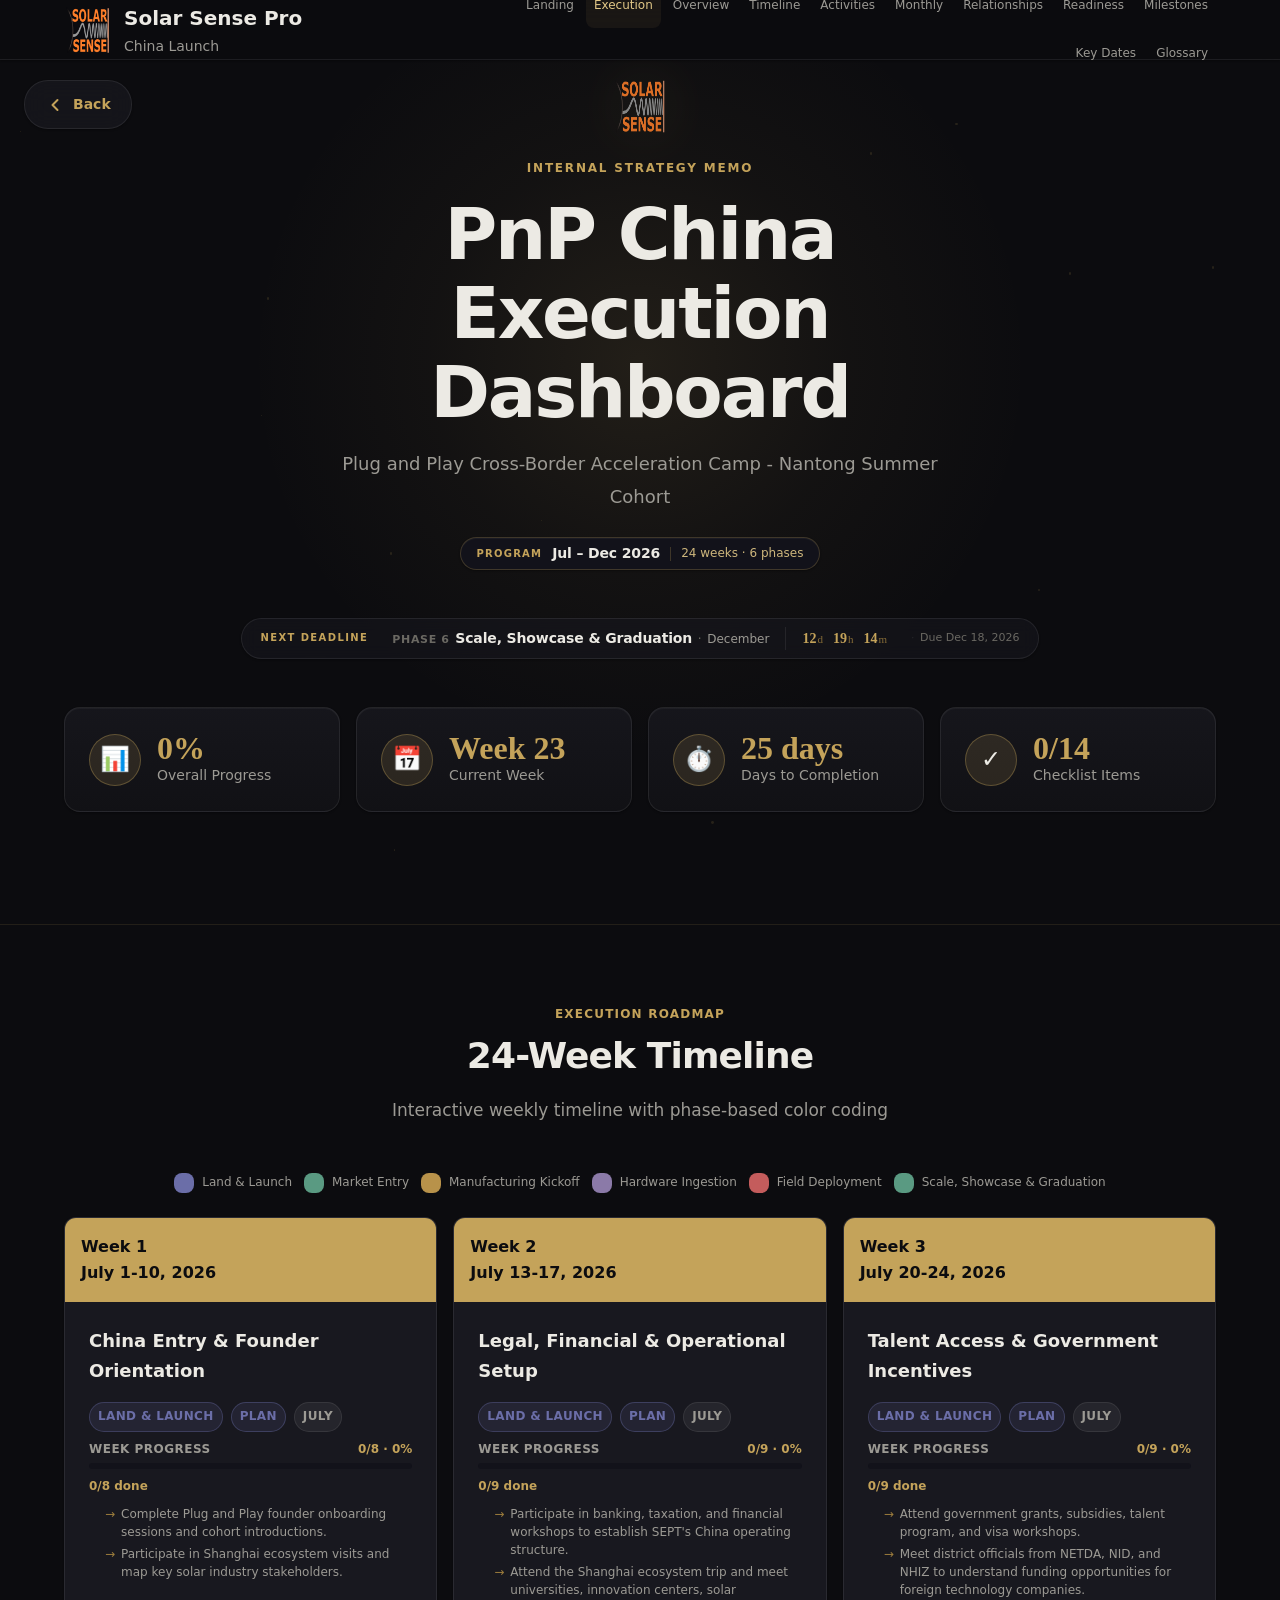
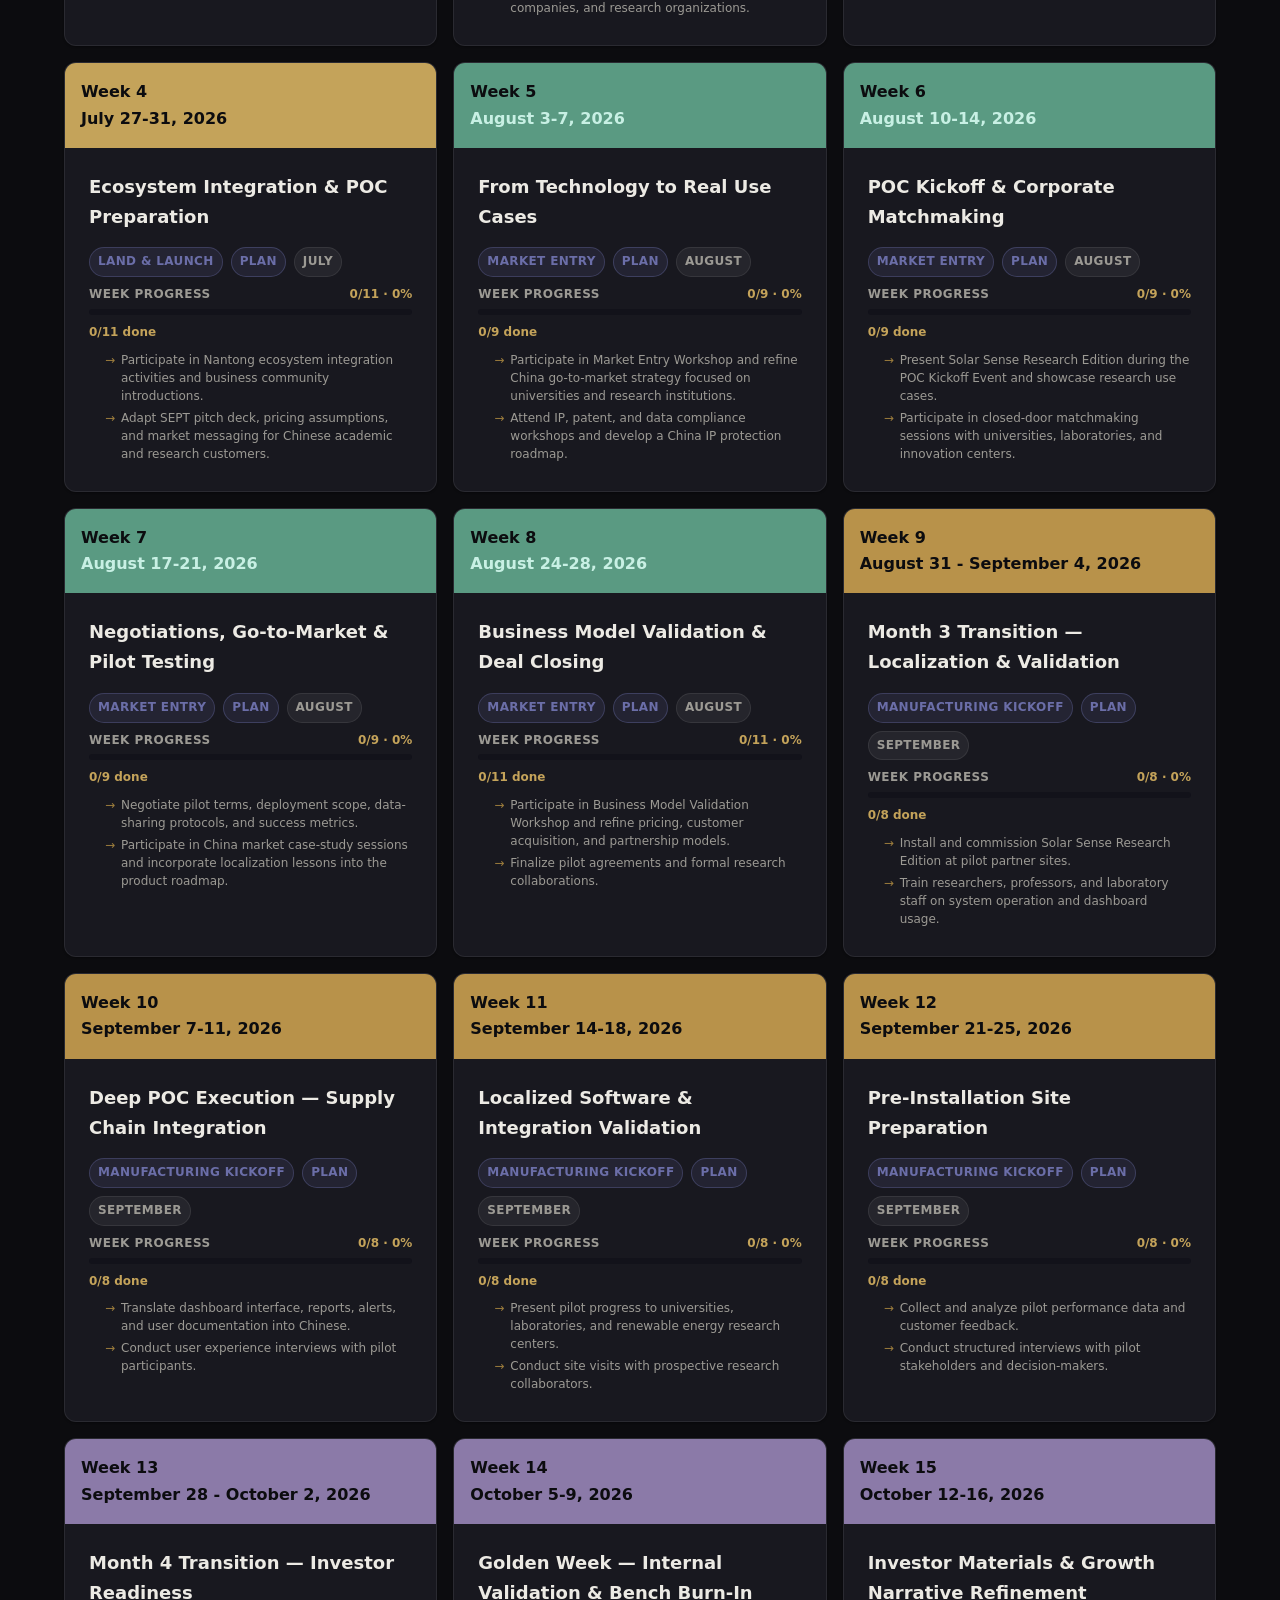
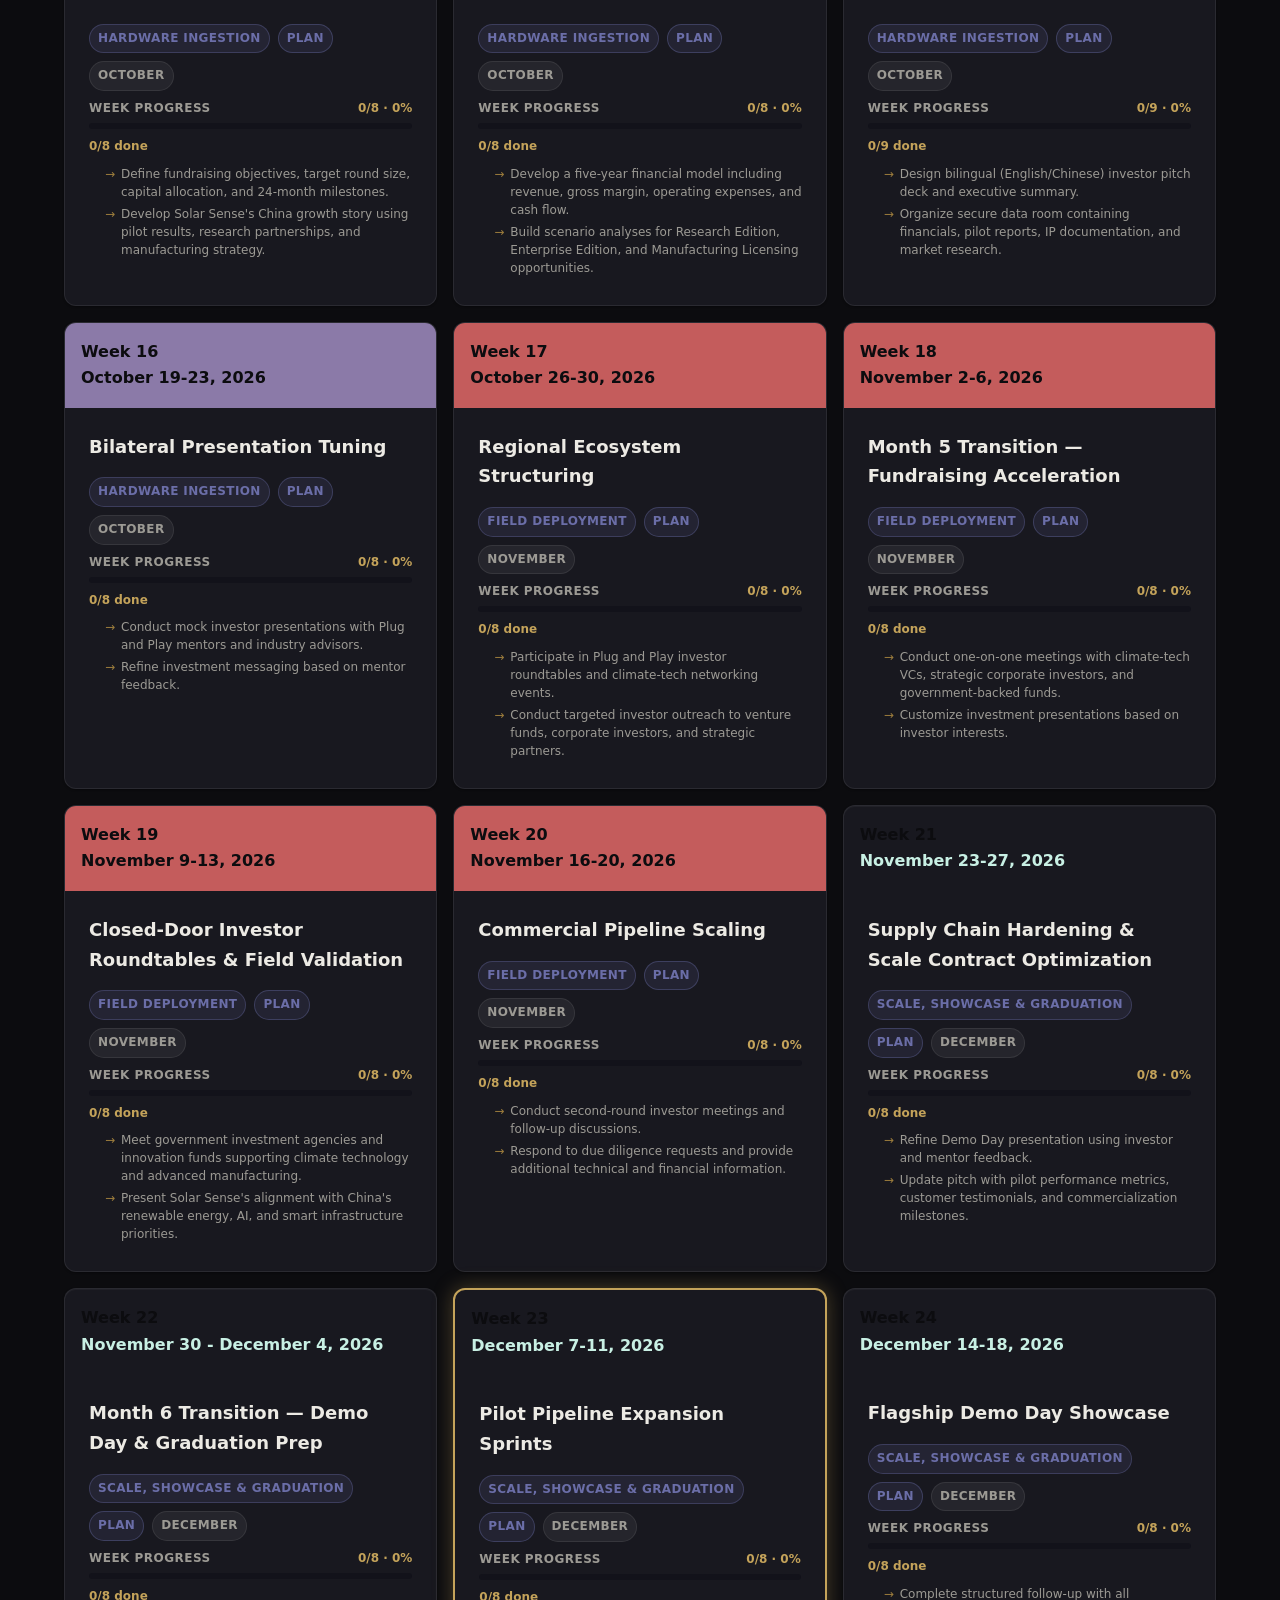
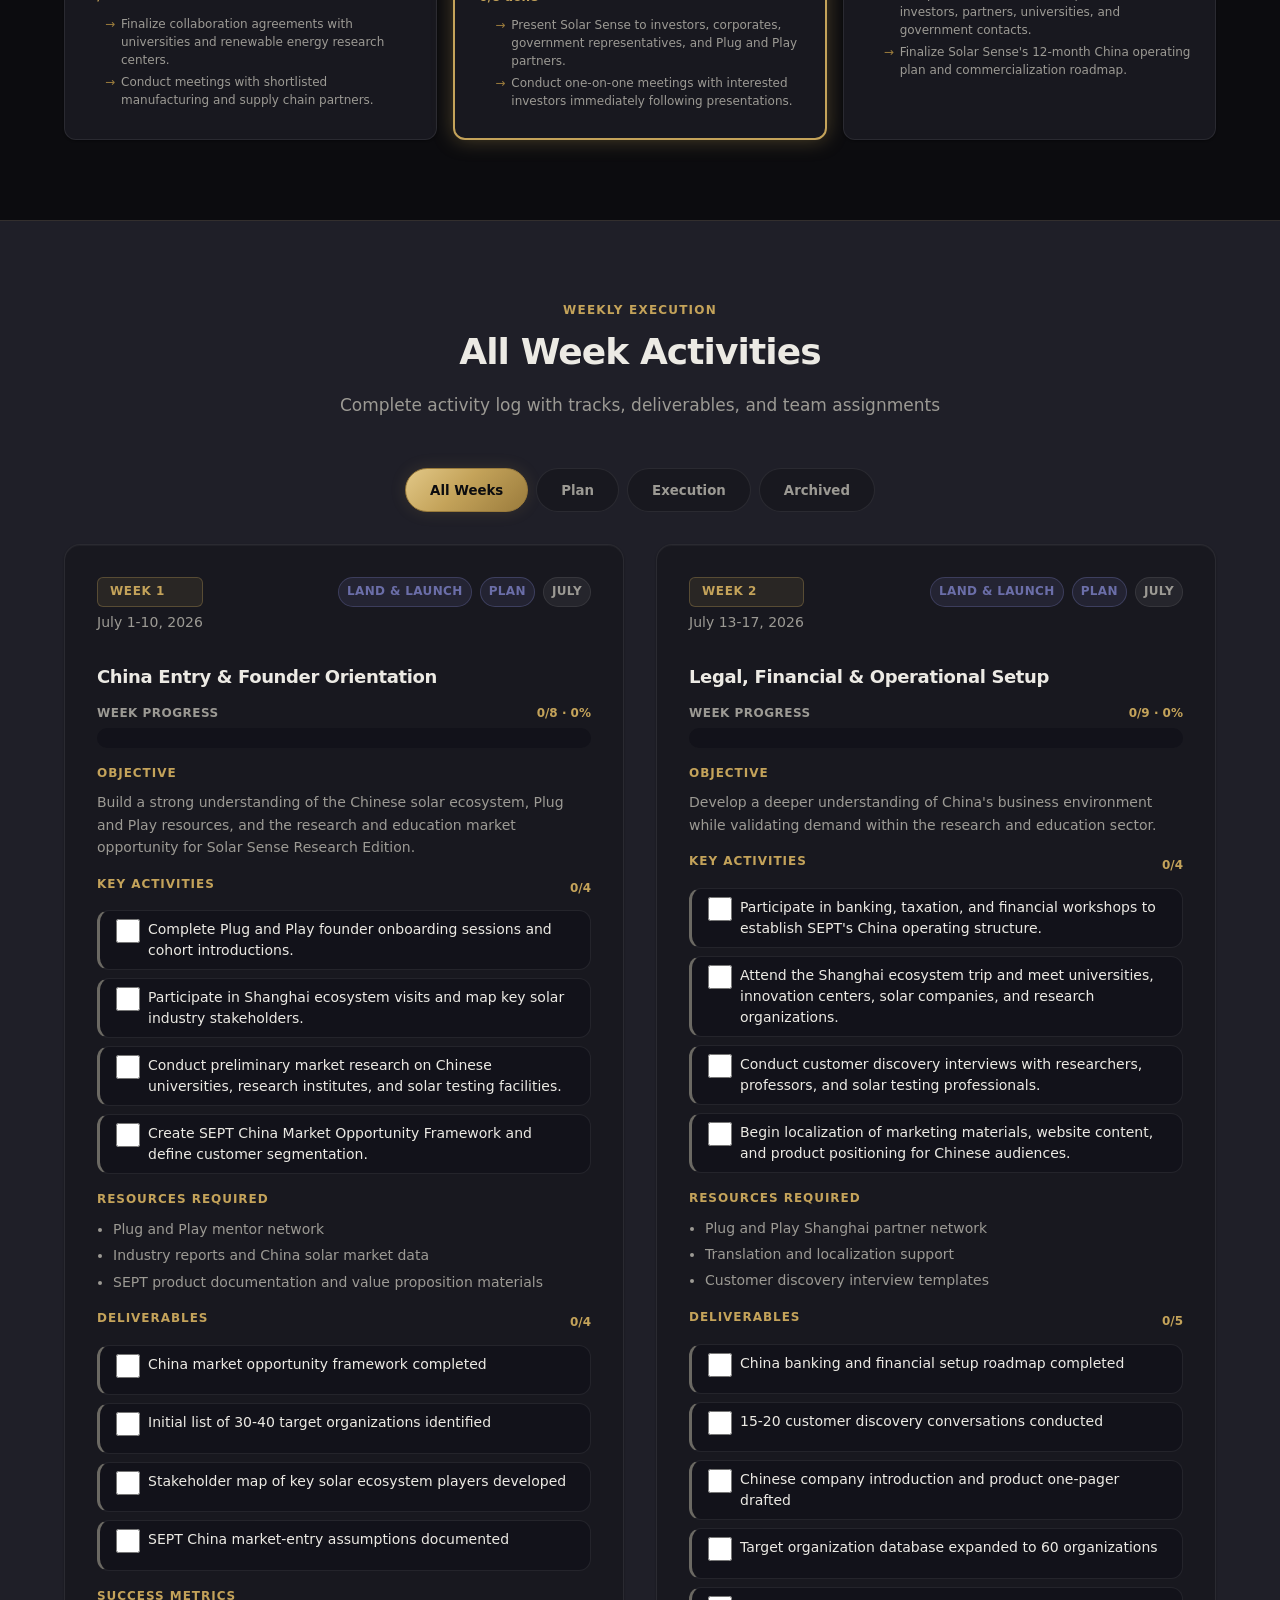
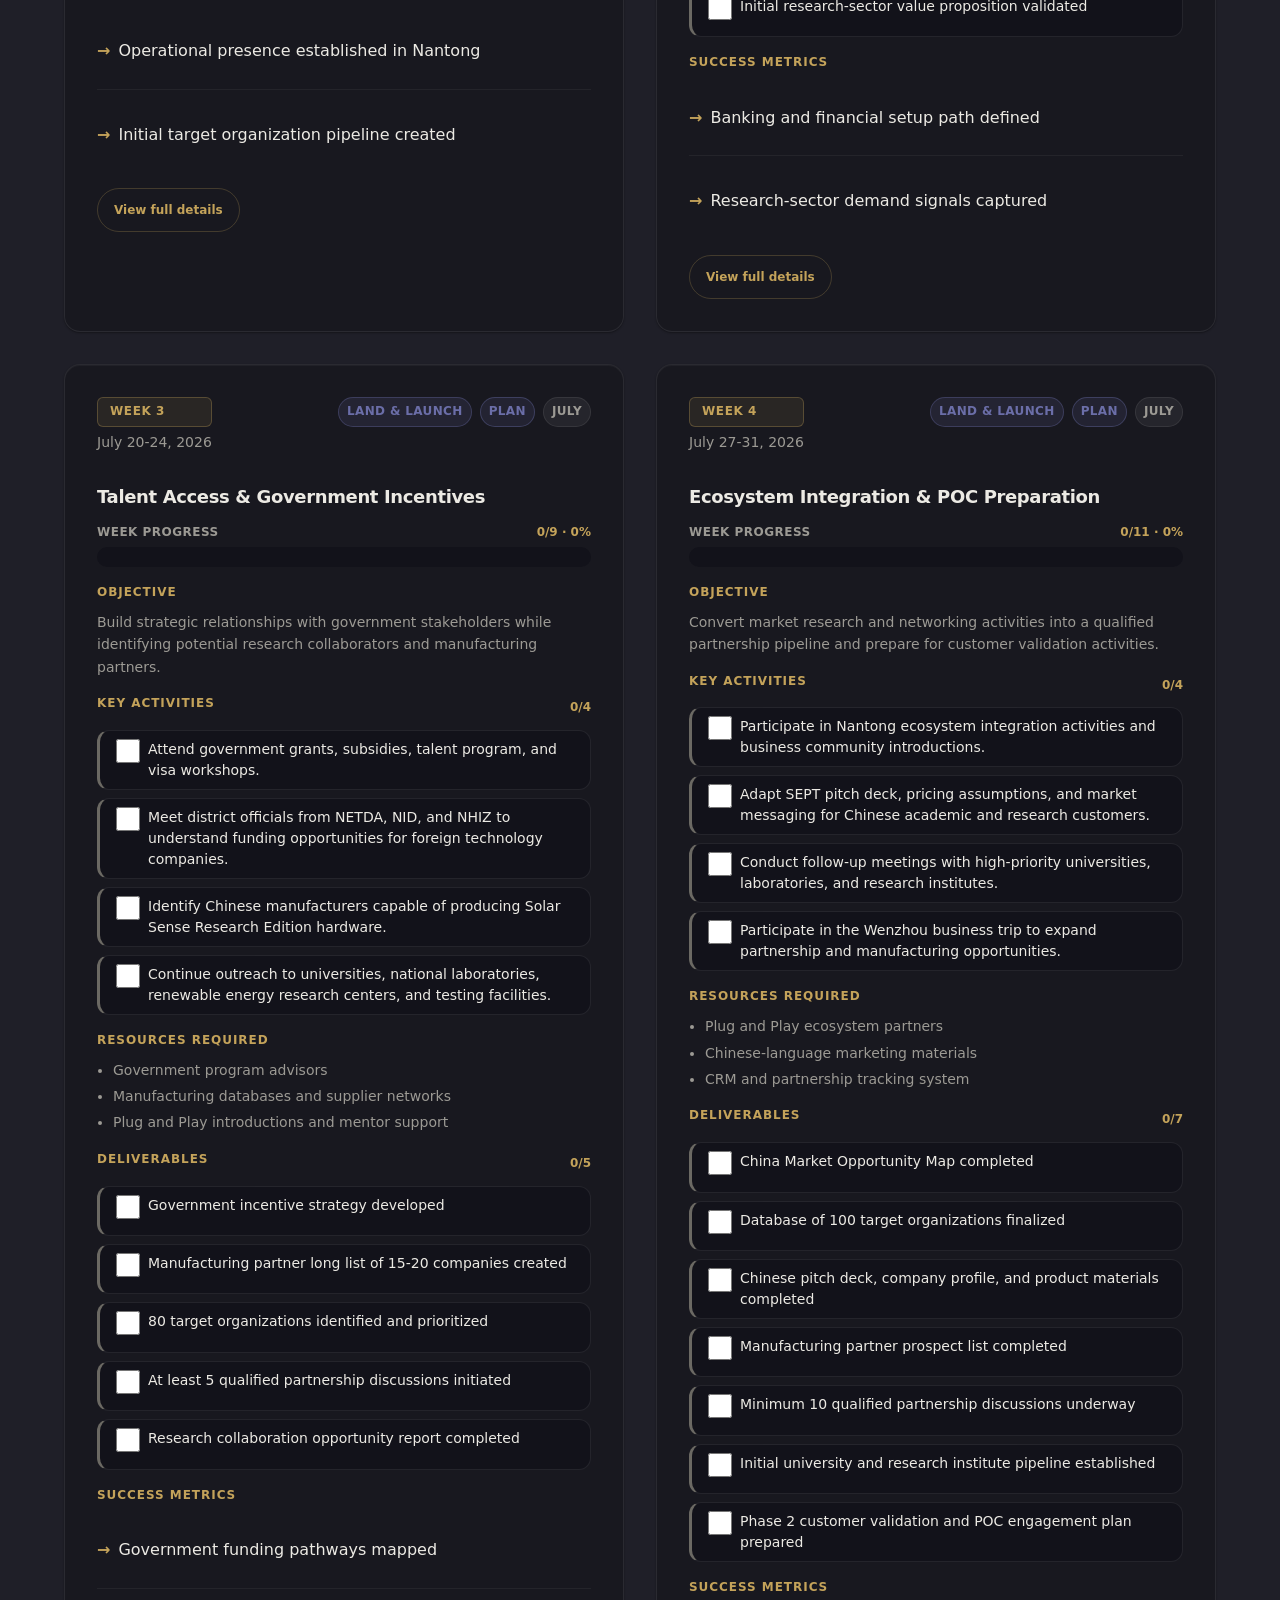
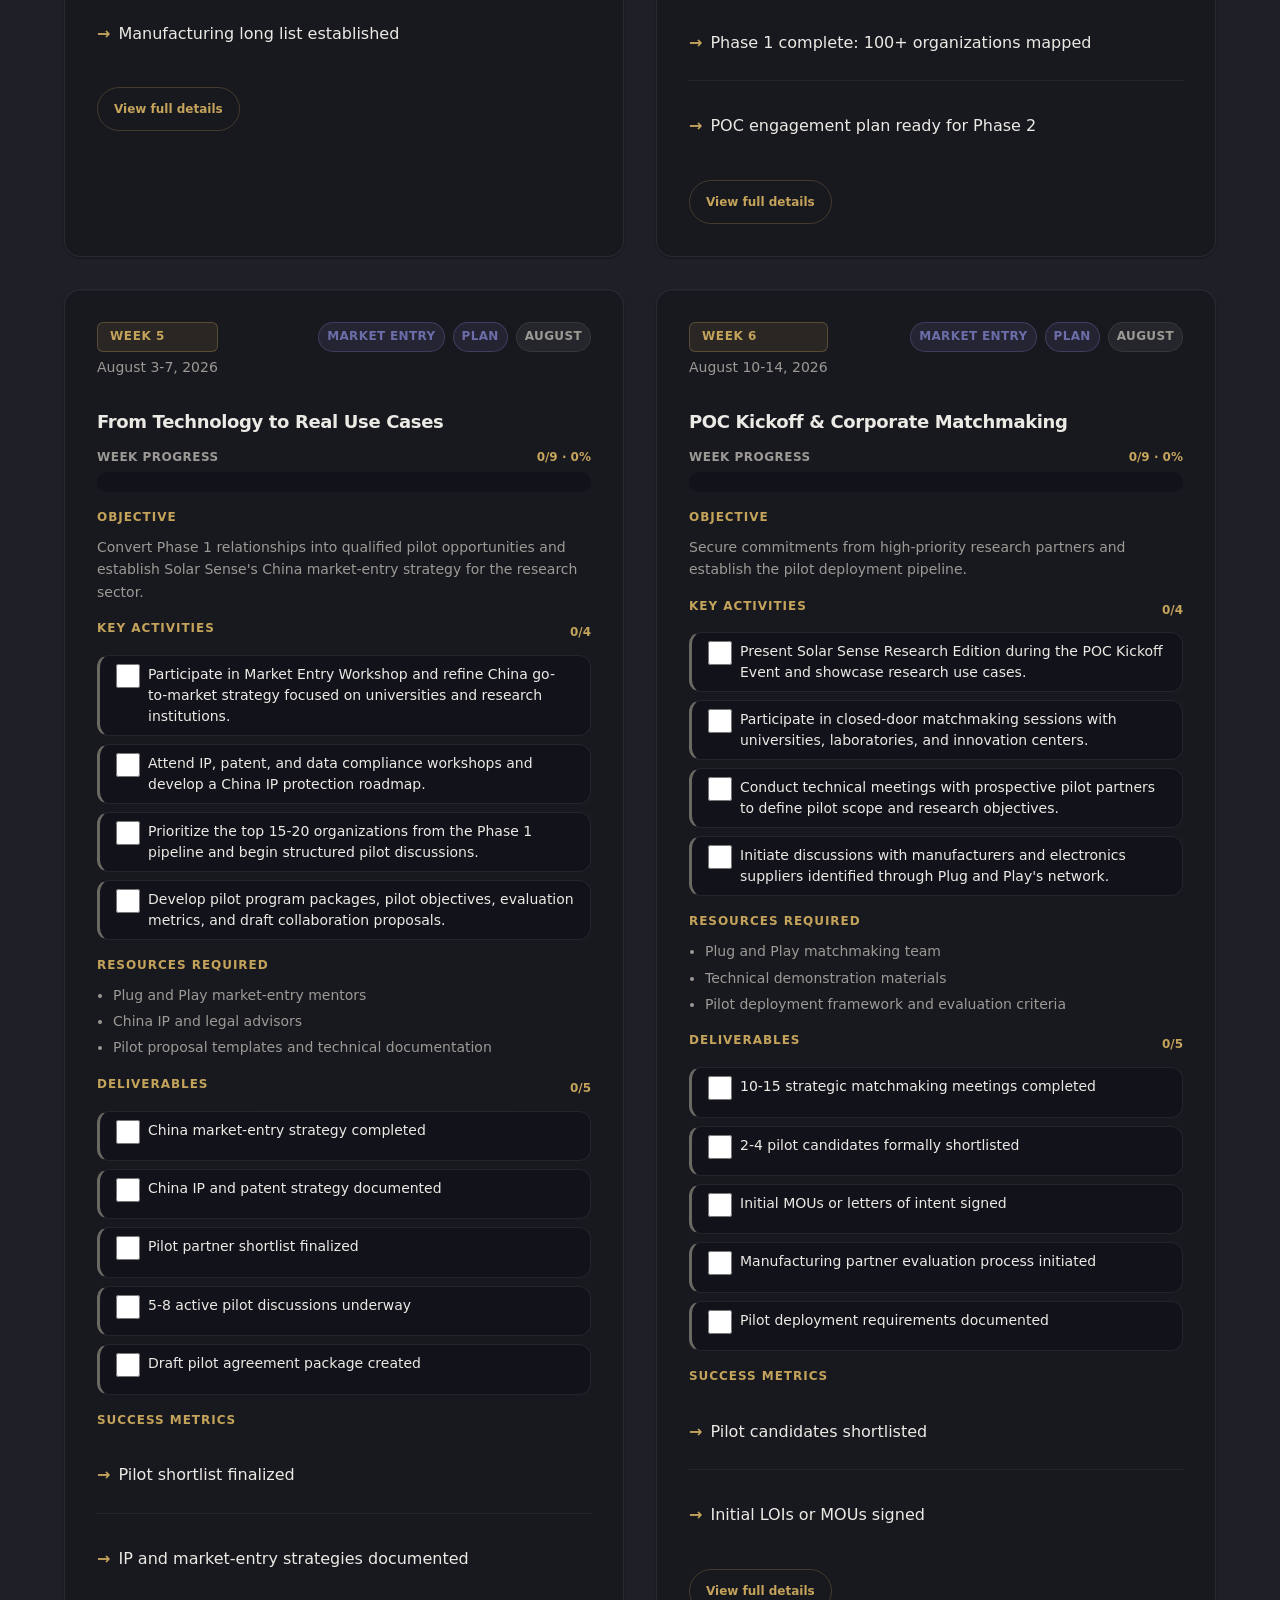
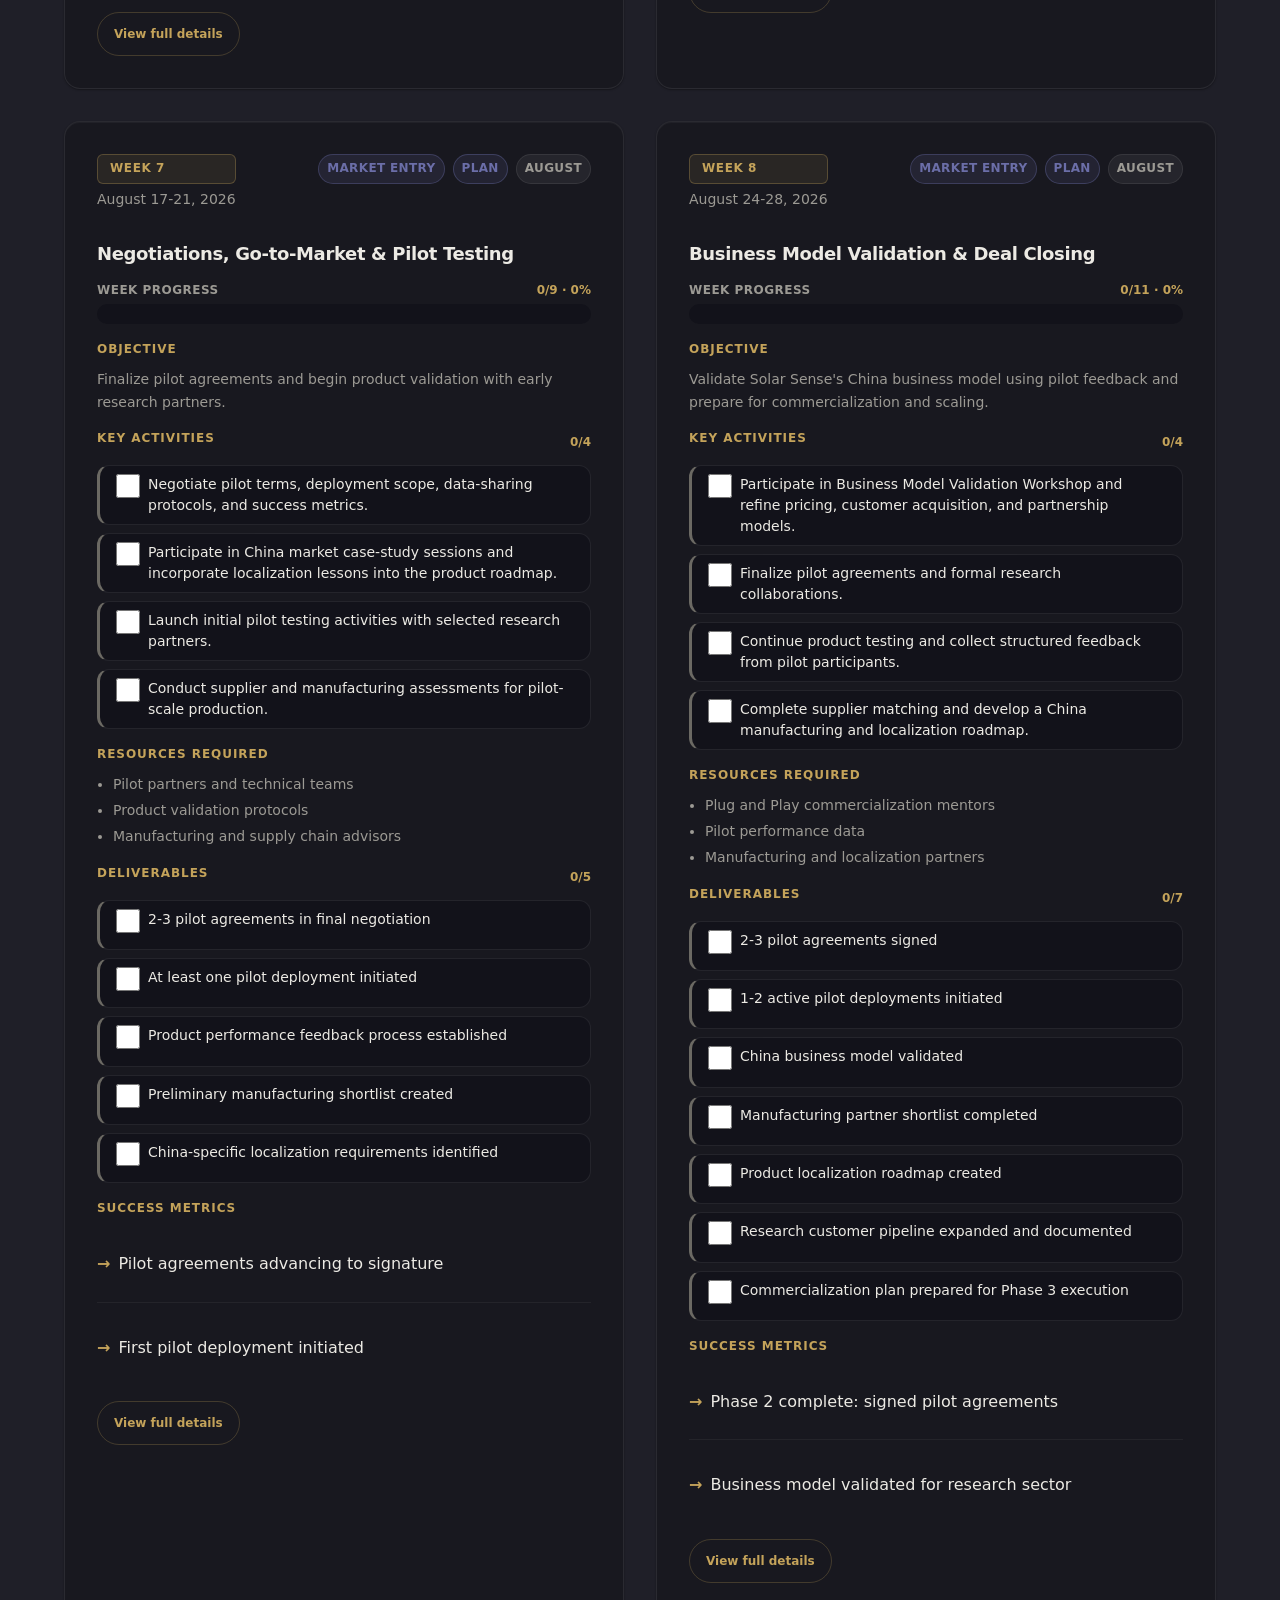
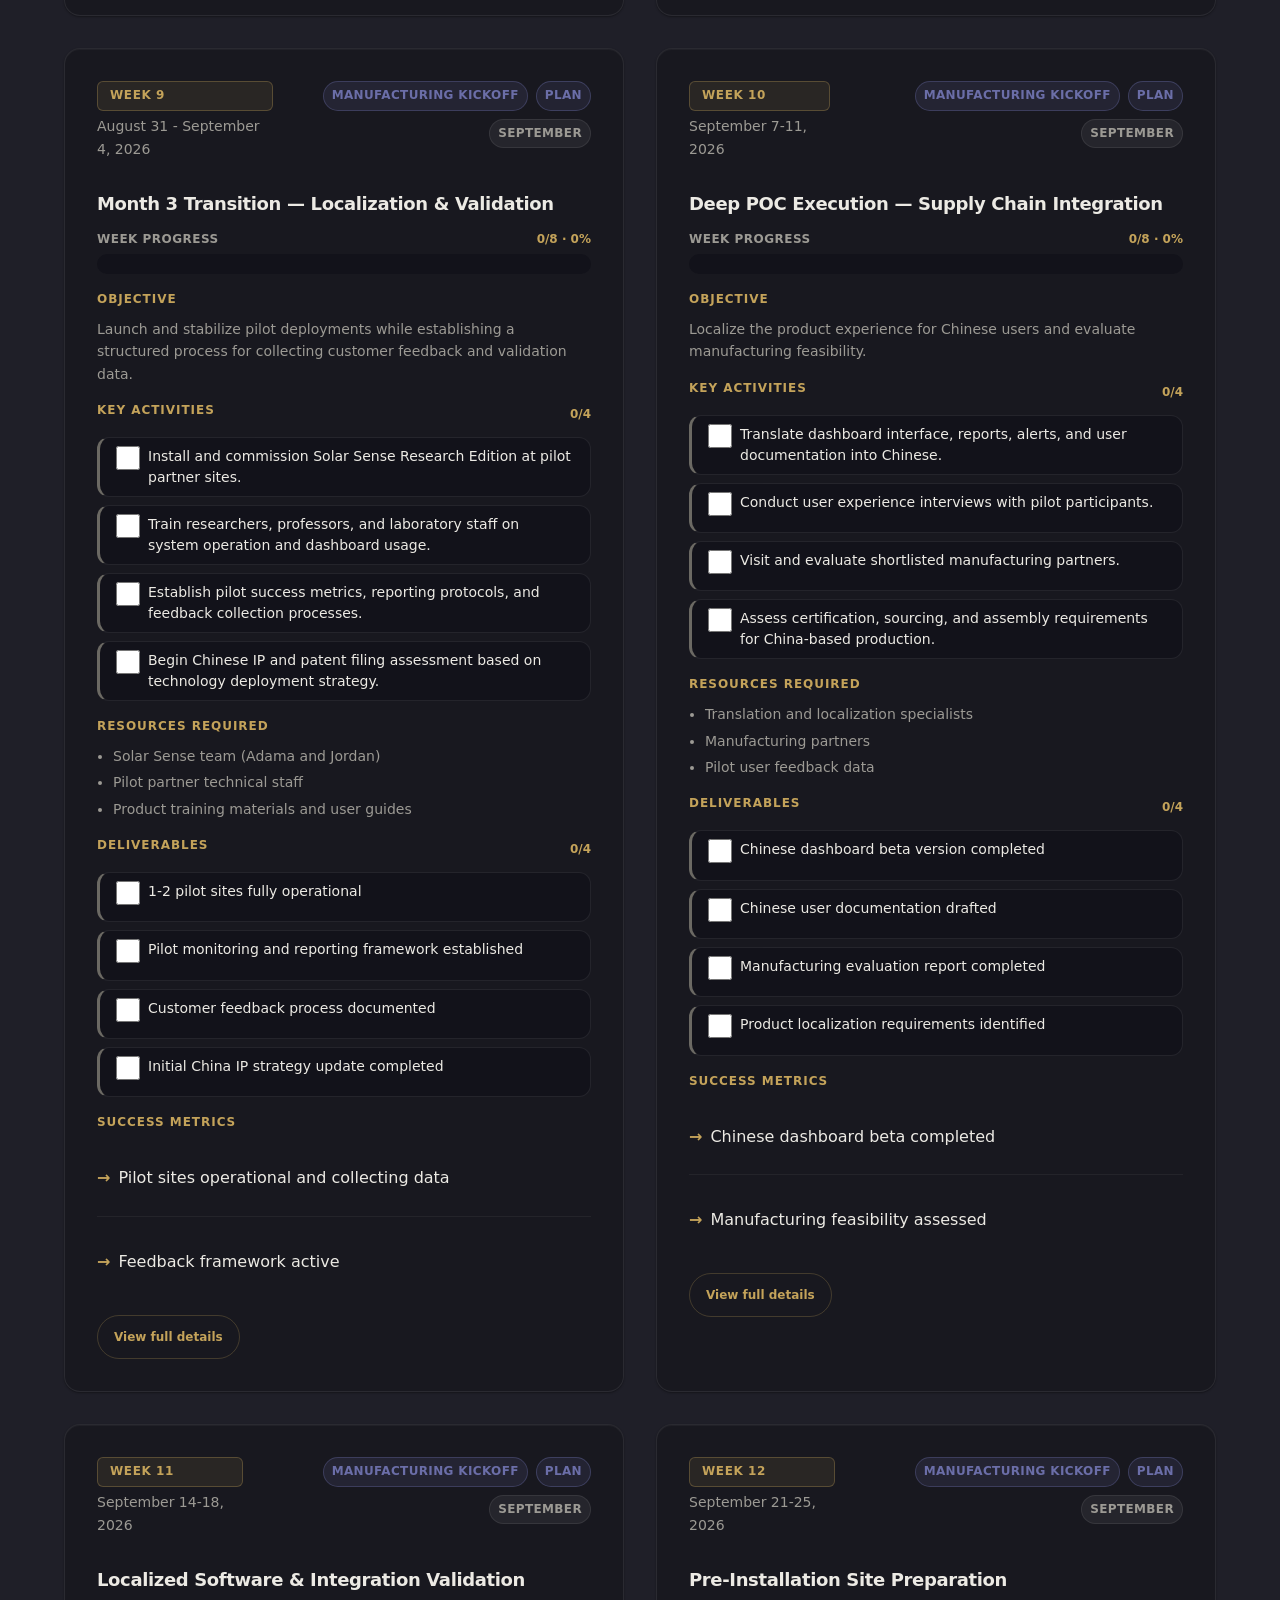
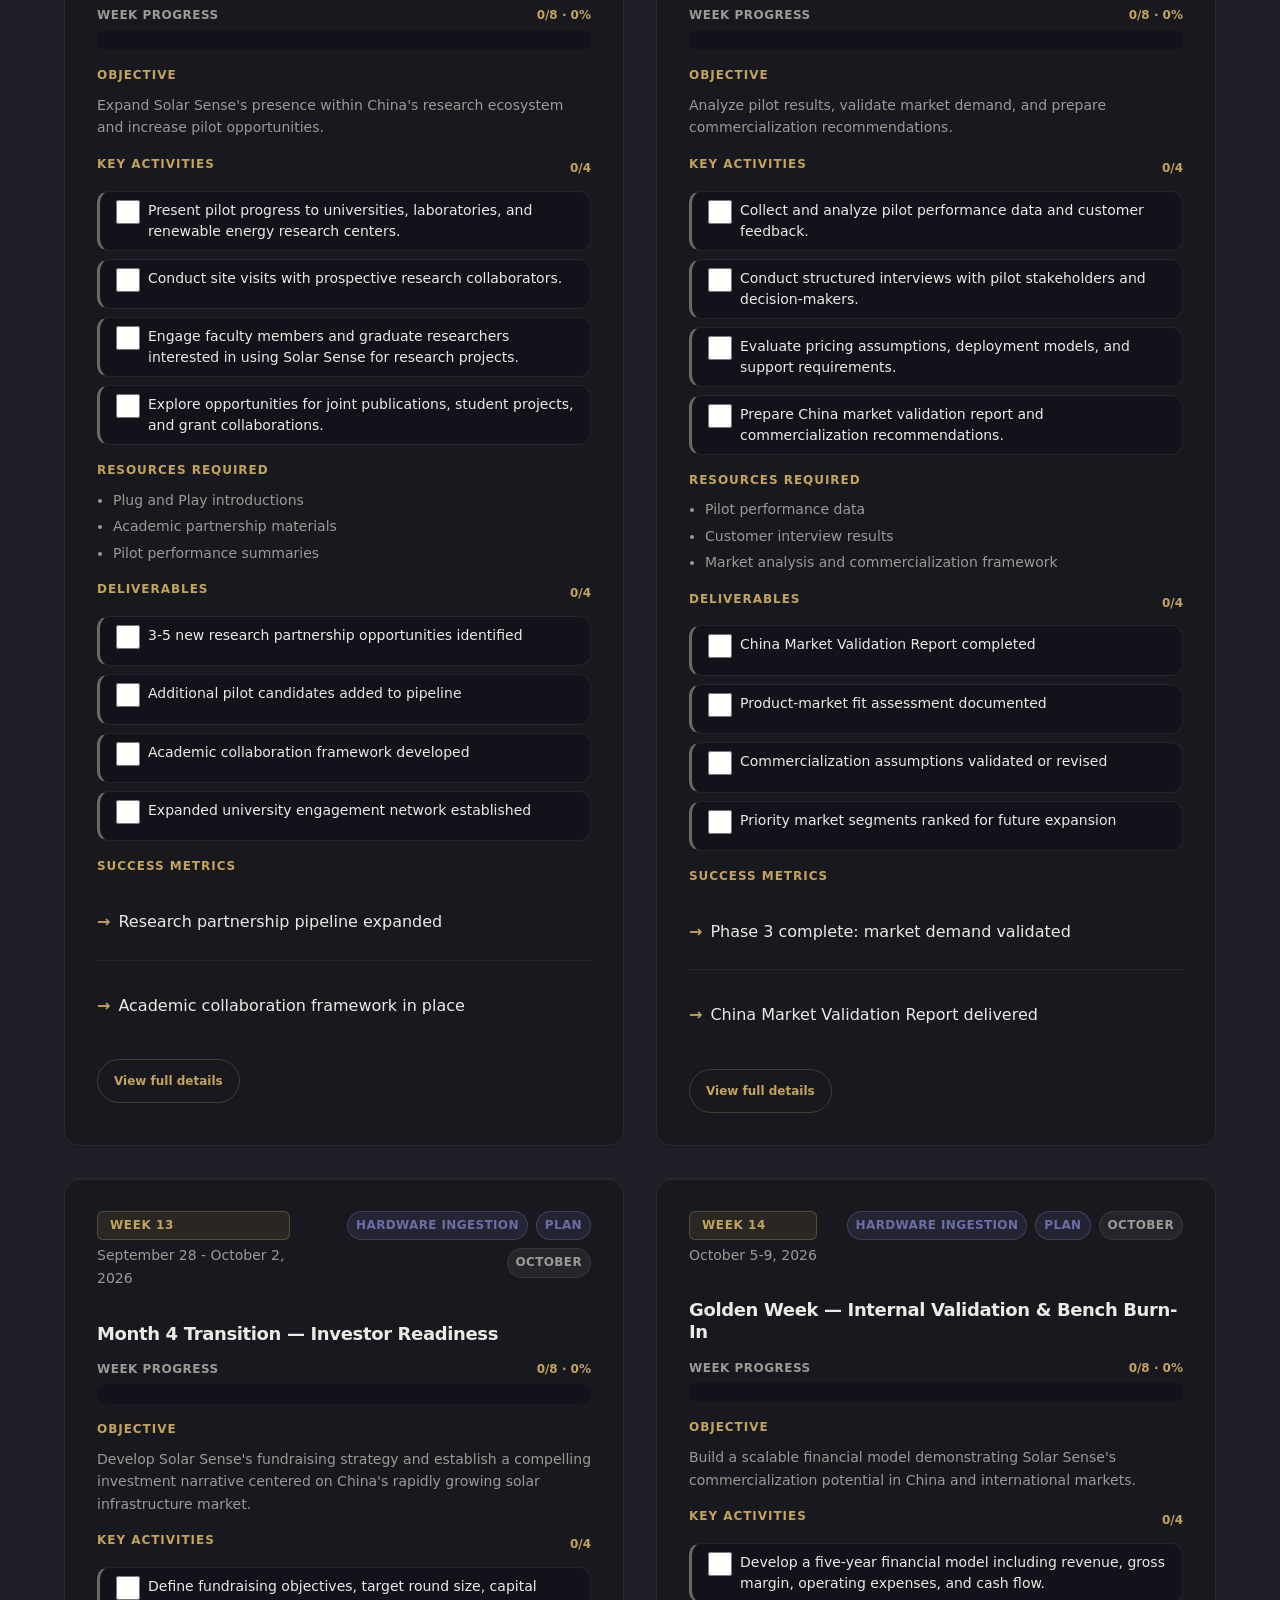
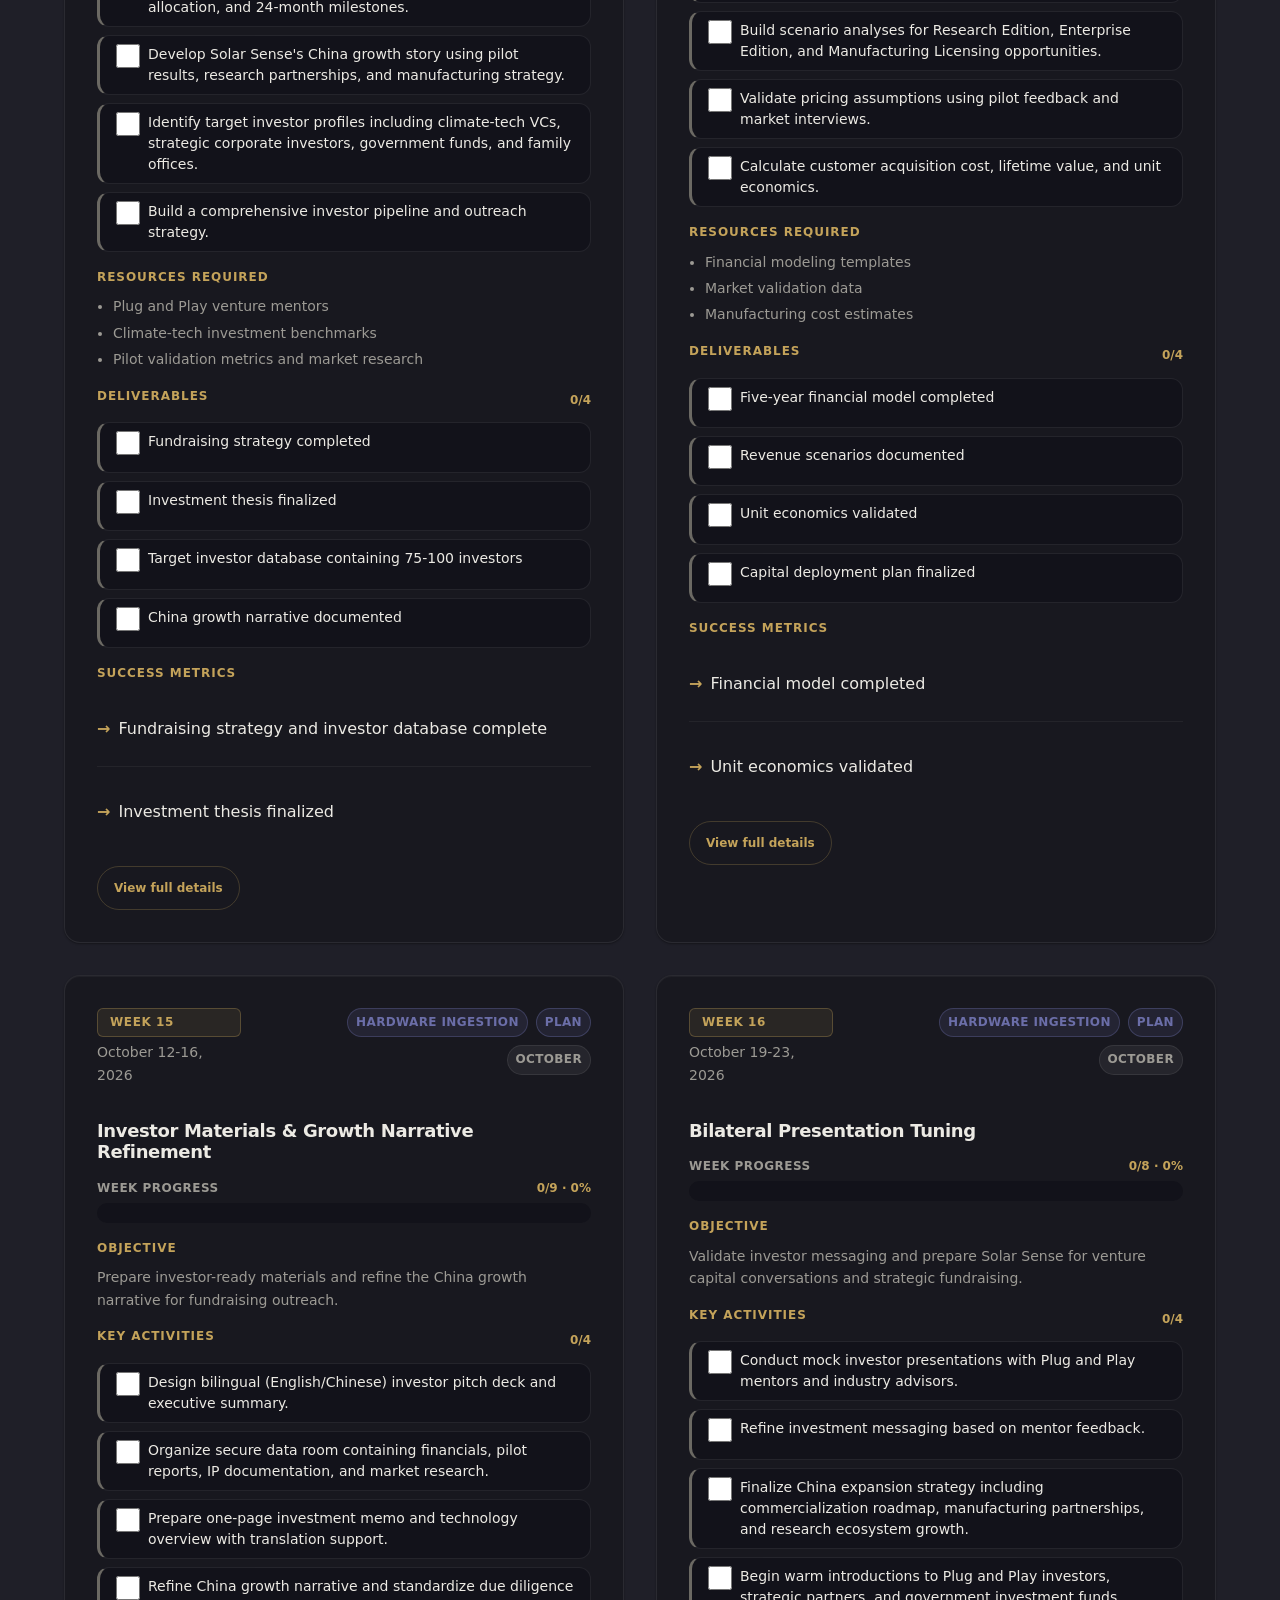
==== commit f5368f4c: "Link header logo to Solar Sense site and rename execution hero title. Wrap logo image and title in e" ====
--- a/execution.html
+++ b/execution.html
@@ -13,11 +13,13 @@
         <div class="container">
             <div class="header-content">
                 <div class="logo">
-                    <img src="assets/logo.png" alt="Solar Sense Pro" class="logo-image">
-                    <div class="logo-text">
-                        <h1 class="logo-title">Solar Sense Pro</h1>
-                        <span class="logo-subtitle">China Launch</span>
-                    </div>
+                    <a href="https://touradam.github.io/solarsensApril2026/" class="logo-link" target="_blank" rel="noopener noreferrer" aria-label="Solar Sense Pro — visit main website">
+                        <img src="assets/logo.png" alt="Solar Sense Pro" class="logo-image">
+                        <div class="logo-text">
+                            <span class="logo-title">Solar Sense Pro</span>
+                            <span class="logo-subtitle">China Launch</span>
+                        </div>
+                    </a>
                 </div>
                 <nav class="nav" aria-label="Main navigation">
                     <button class="nav-toggle" aria-label="Toggle navigation" aria-expanded="false">
@@ -60,7 +62,7 @@
             <div class="container">
                 <div class="execution-hero">
                     <span class="hero-eyebrow" data-reveal>Internal Strategy Memo</span>
-                    <h1 class="hero-title execution-hero-title" data-reveal>China Launch Execution Plan</h1>
+                    <h1 class="hero-title execution-hero-title" data-reveal>PnP China Execution Dashboard</h1>
                     <p class="hero-mission" data-reveal>Plug and Play Cross-Border Acceleration Camp - Nantong Summer Cohort</p>
                     <div class="timeline-badge timeline-badge--compact" data-reveal>
                         <span class="timeline-badge-label">Program</span>
--- a/styles.css
+++ b/styles.css
@@ -2622,7 +2622,25 @@
 .logo {
     display: flex;
     align-items: center;
+}
+
+.logo-link {
+    display: flex;
+    align-items: center;
     gap: var(--space-3);
+    text-decoration: none;
+    color: inherit;
+    border-radius: var(--radius-sm);
+    transition: opacity var(--duration-fast) var(--ease);
+}
+
+.logo-link:hover .logo-title {
+    color: var(--gold-light);
+}
+
+.logo-link:focus-visible {
+    outline: 2px solid var(--gold);
+    outline-offset: 3px;
 }
 
 .logo-image {
